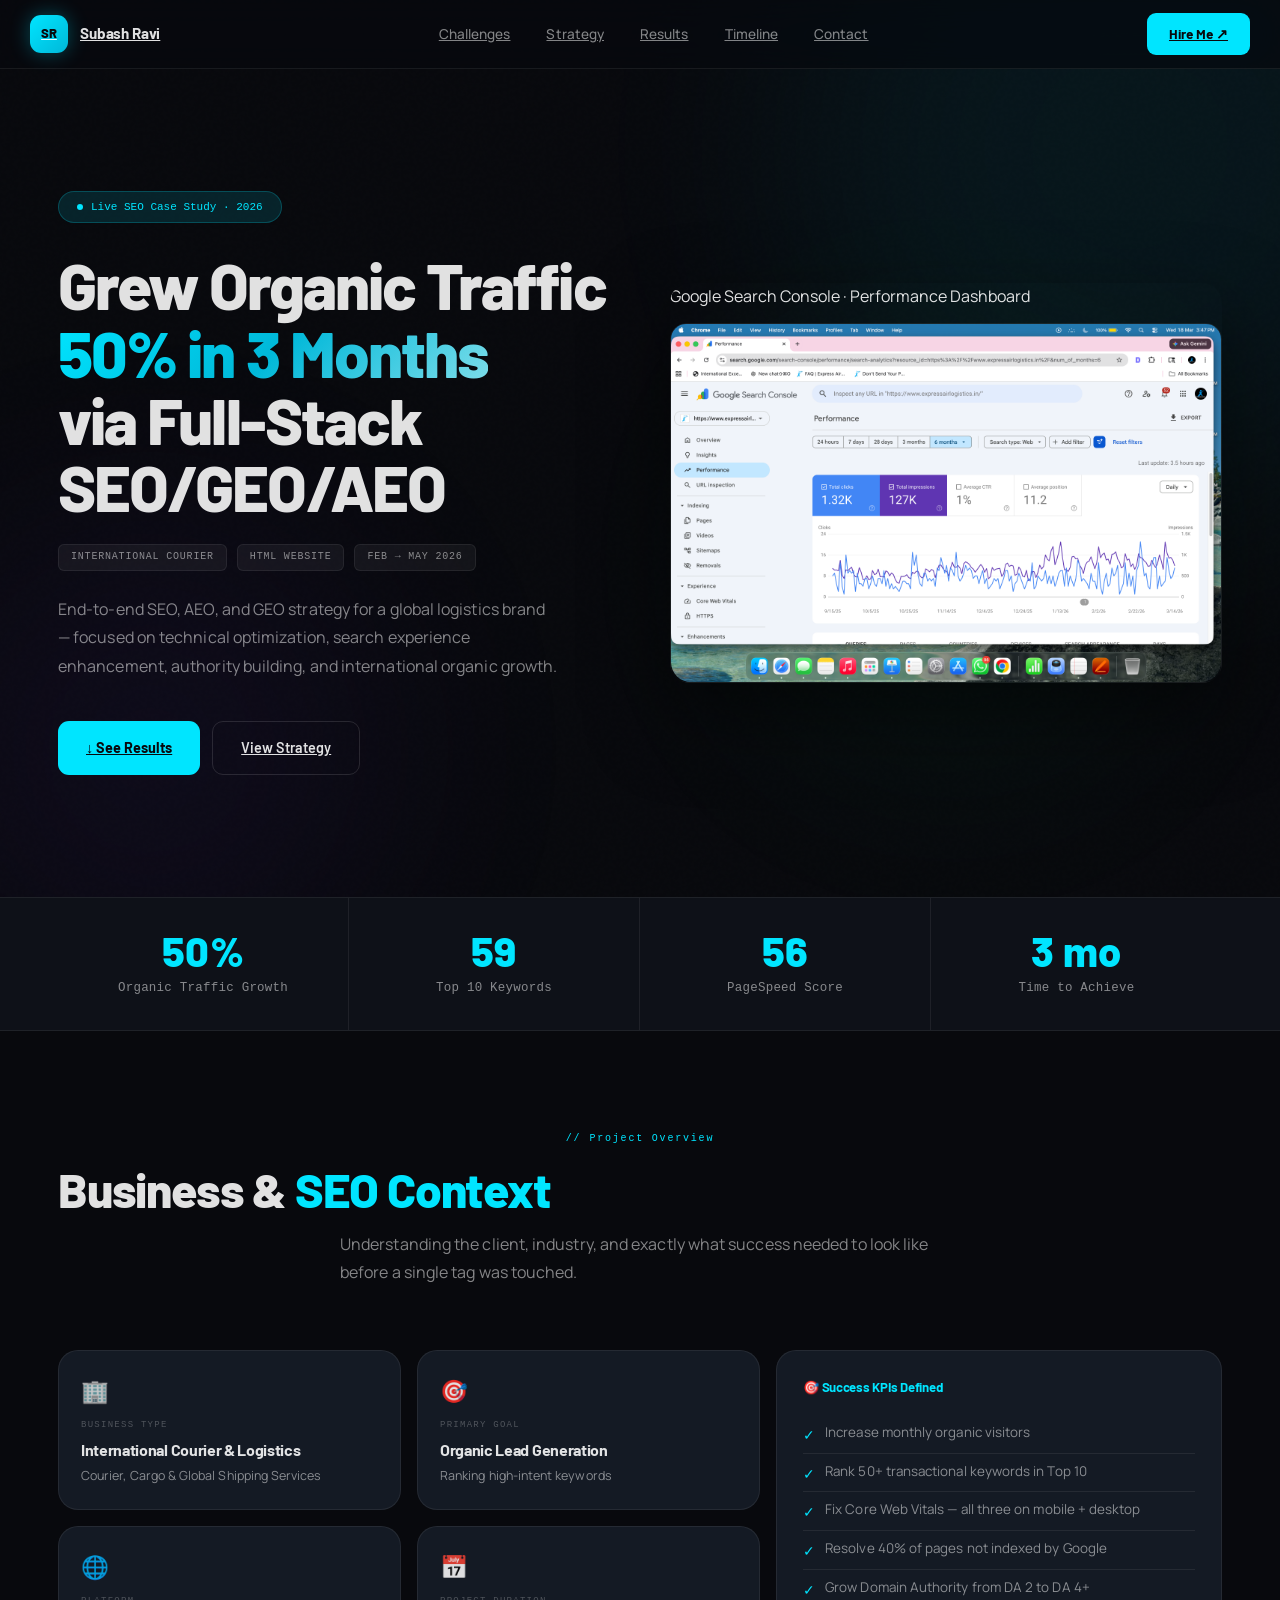
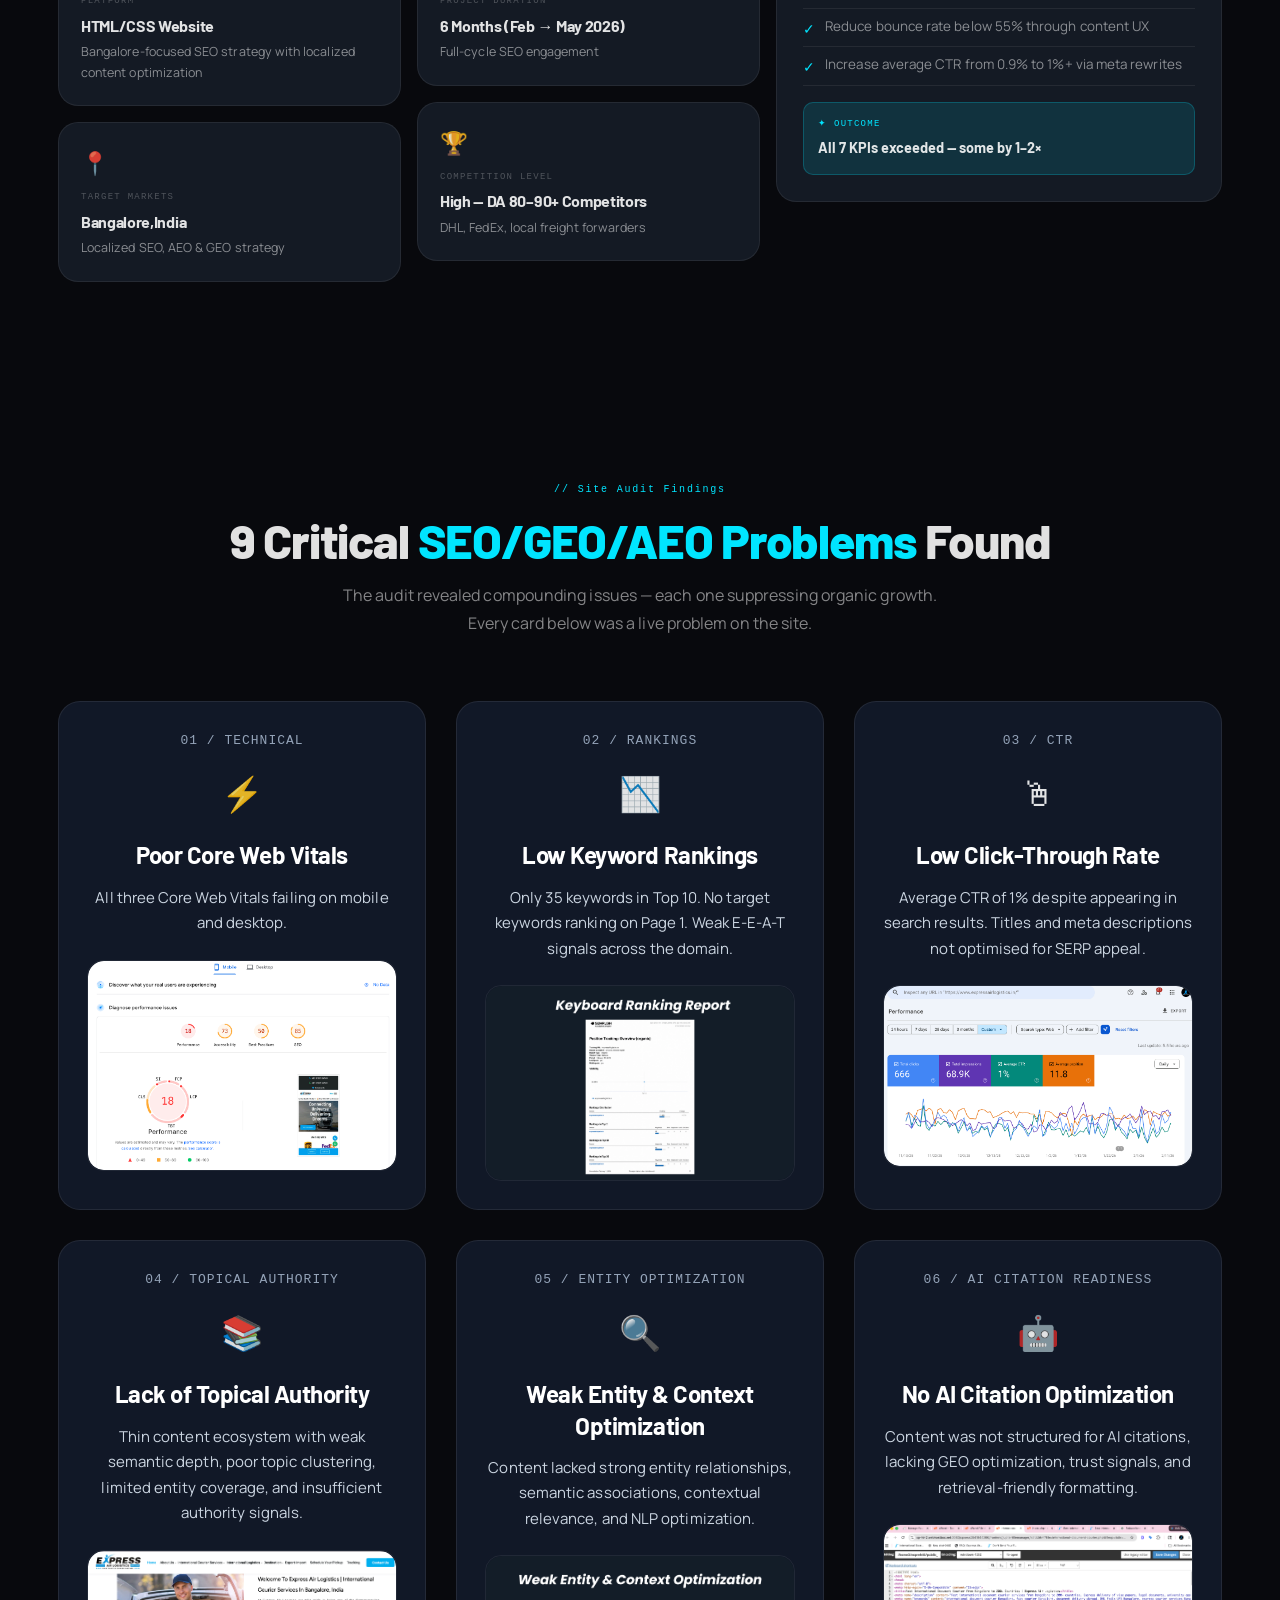
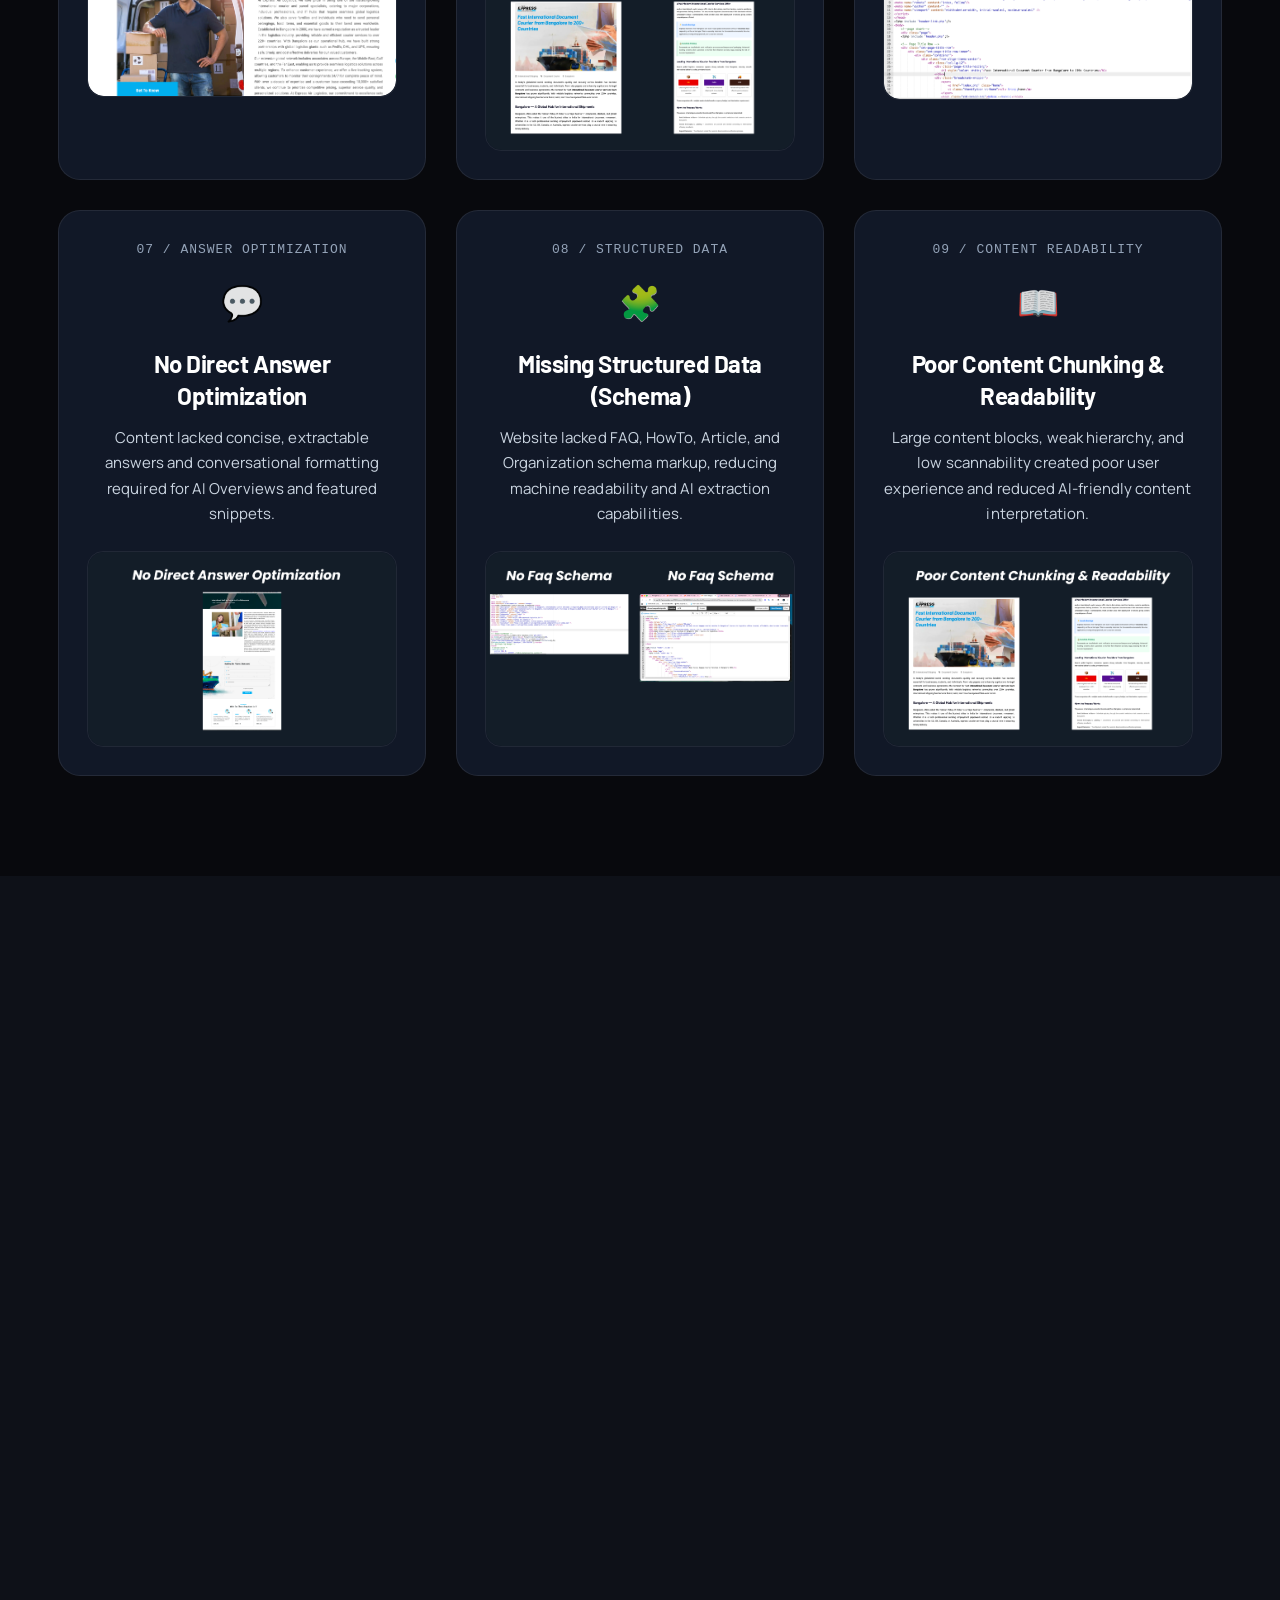
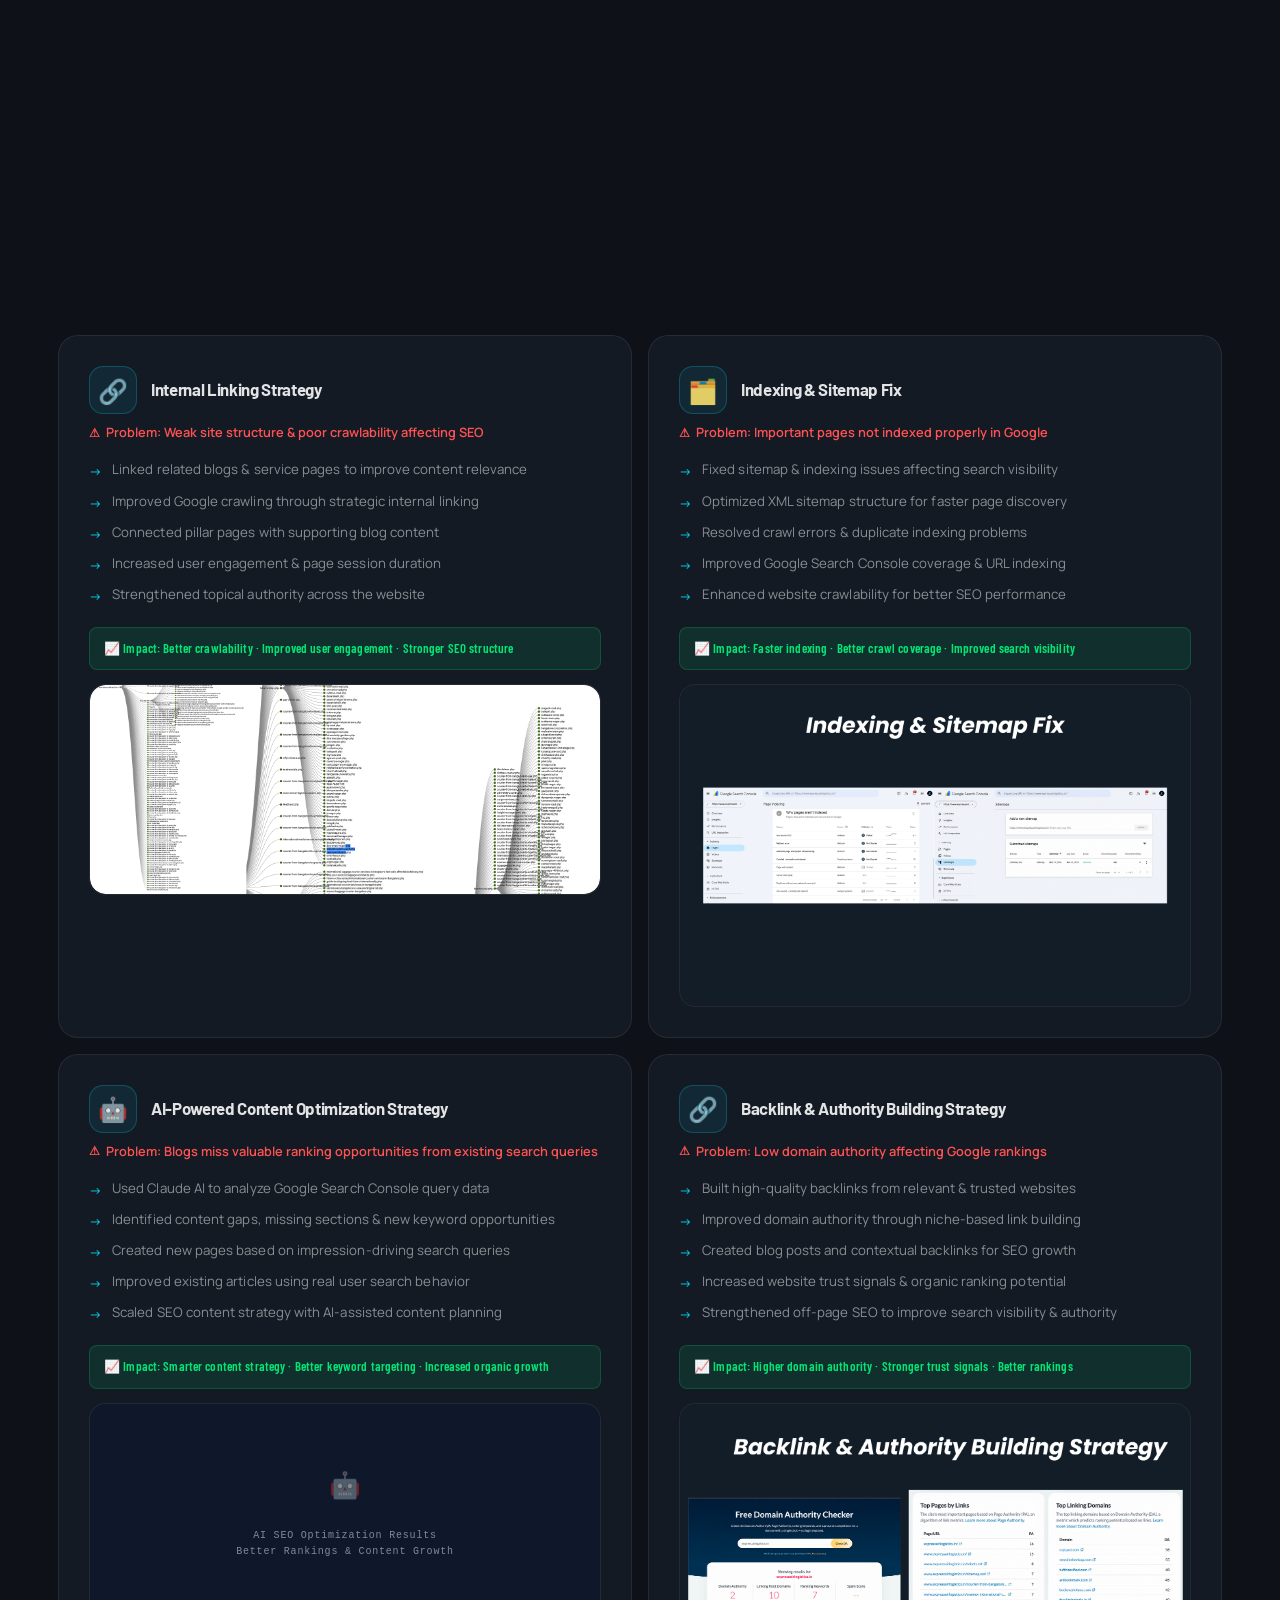
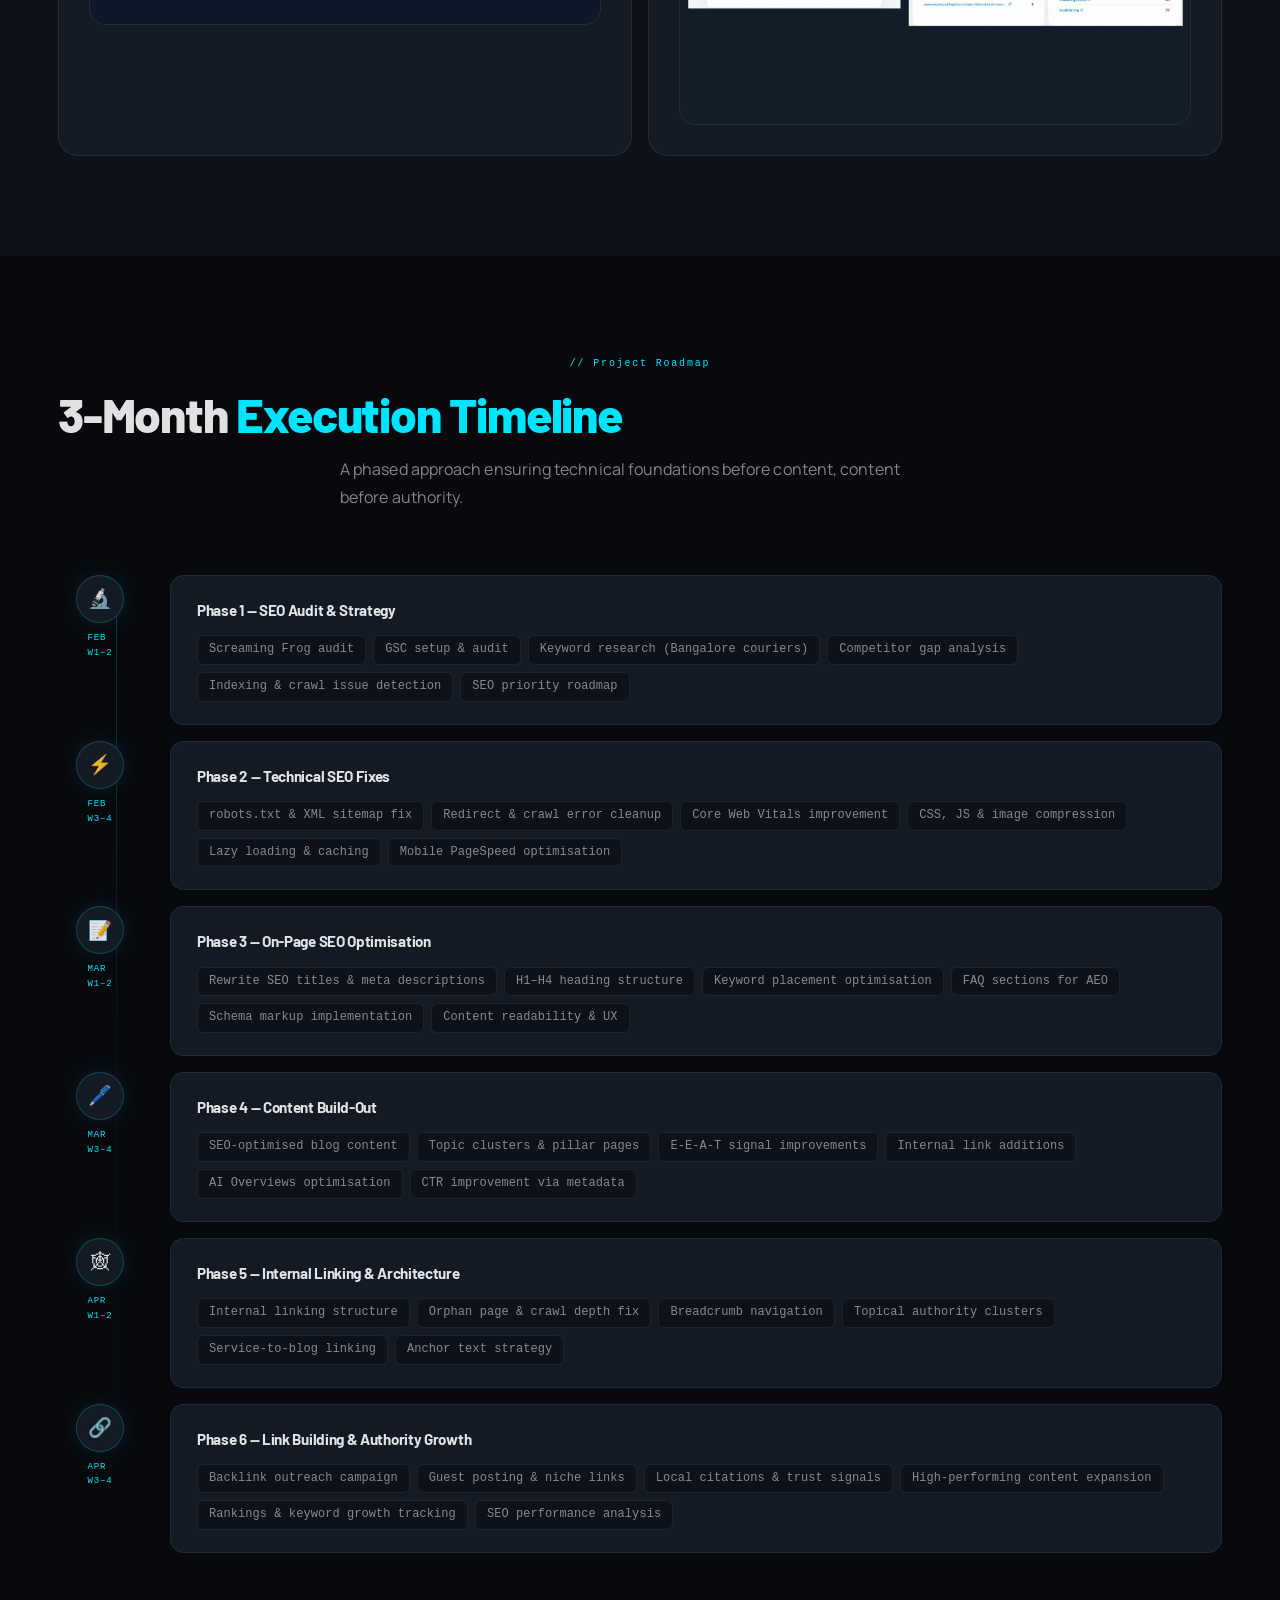
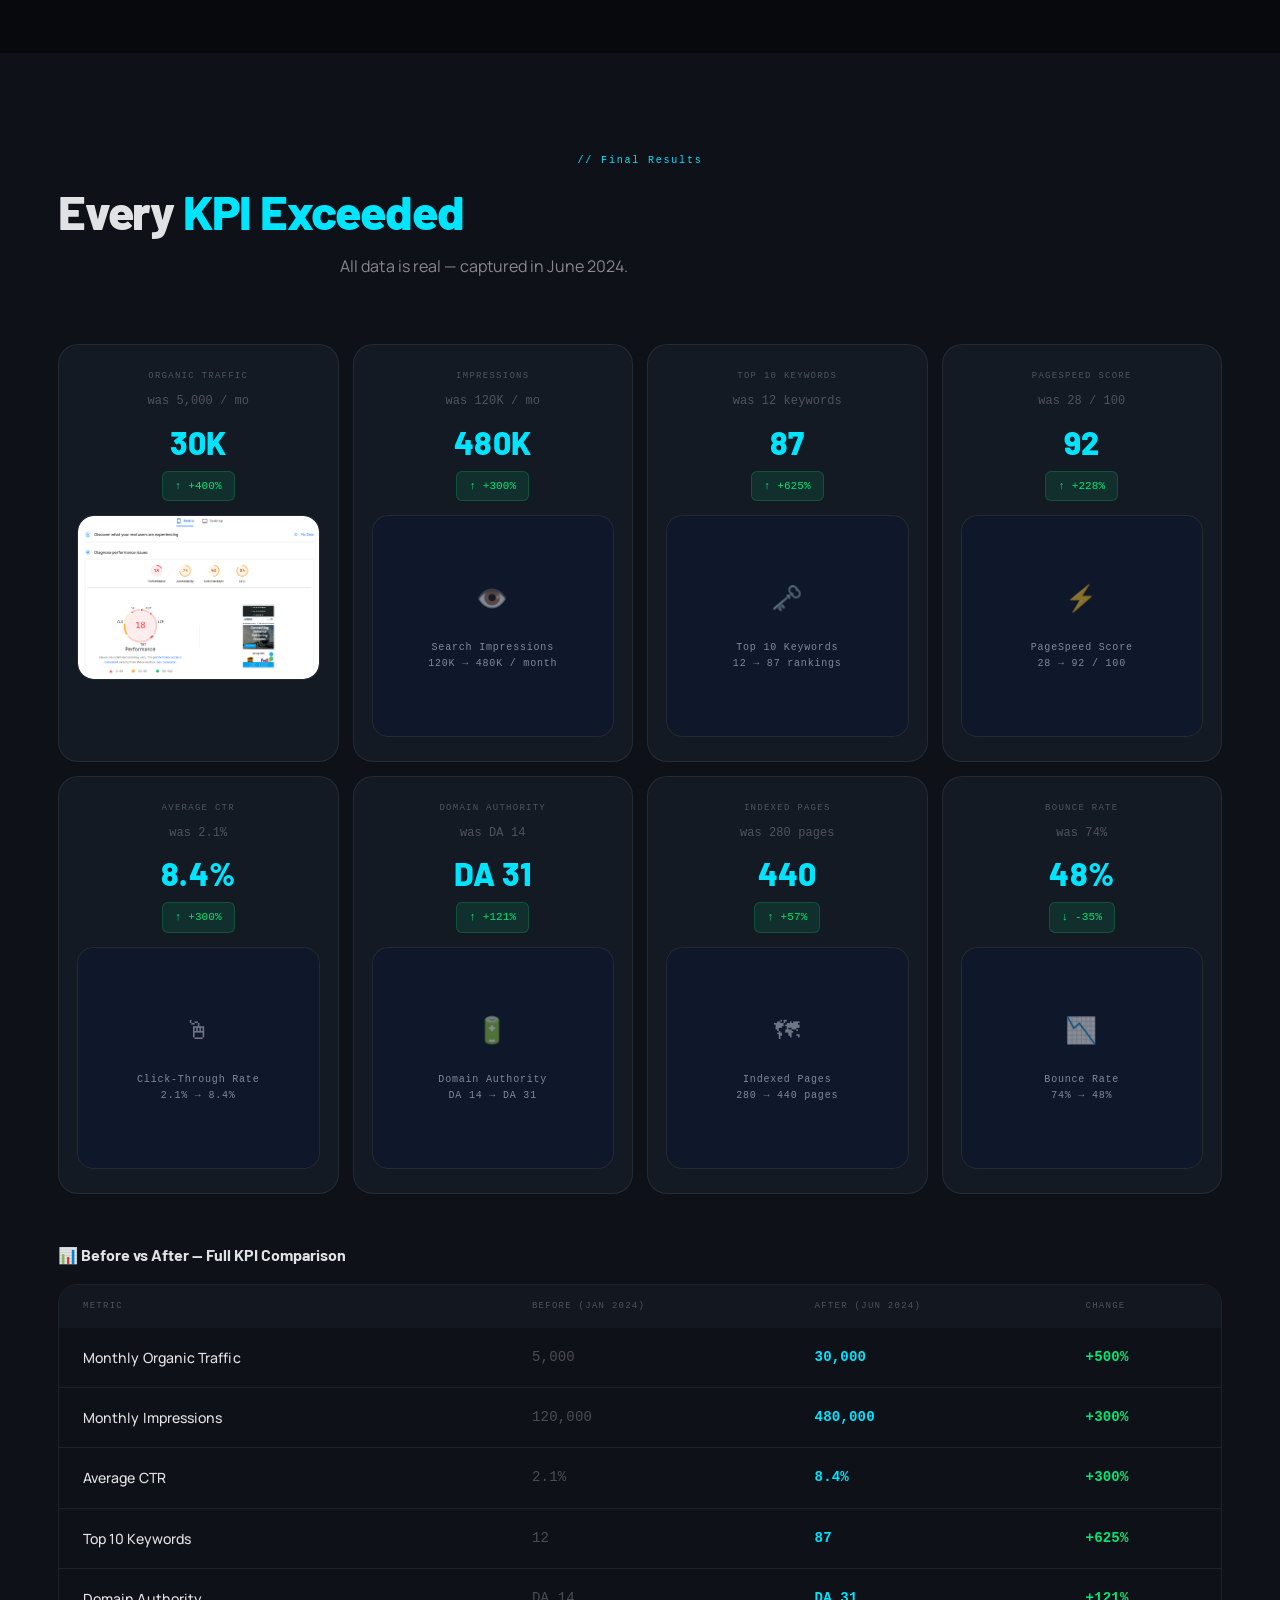
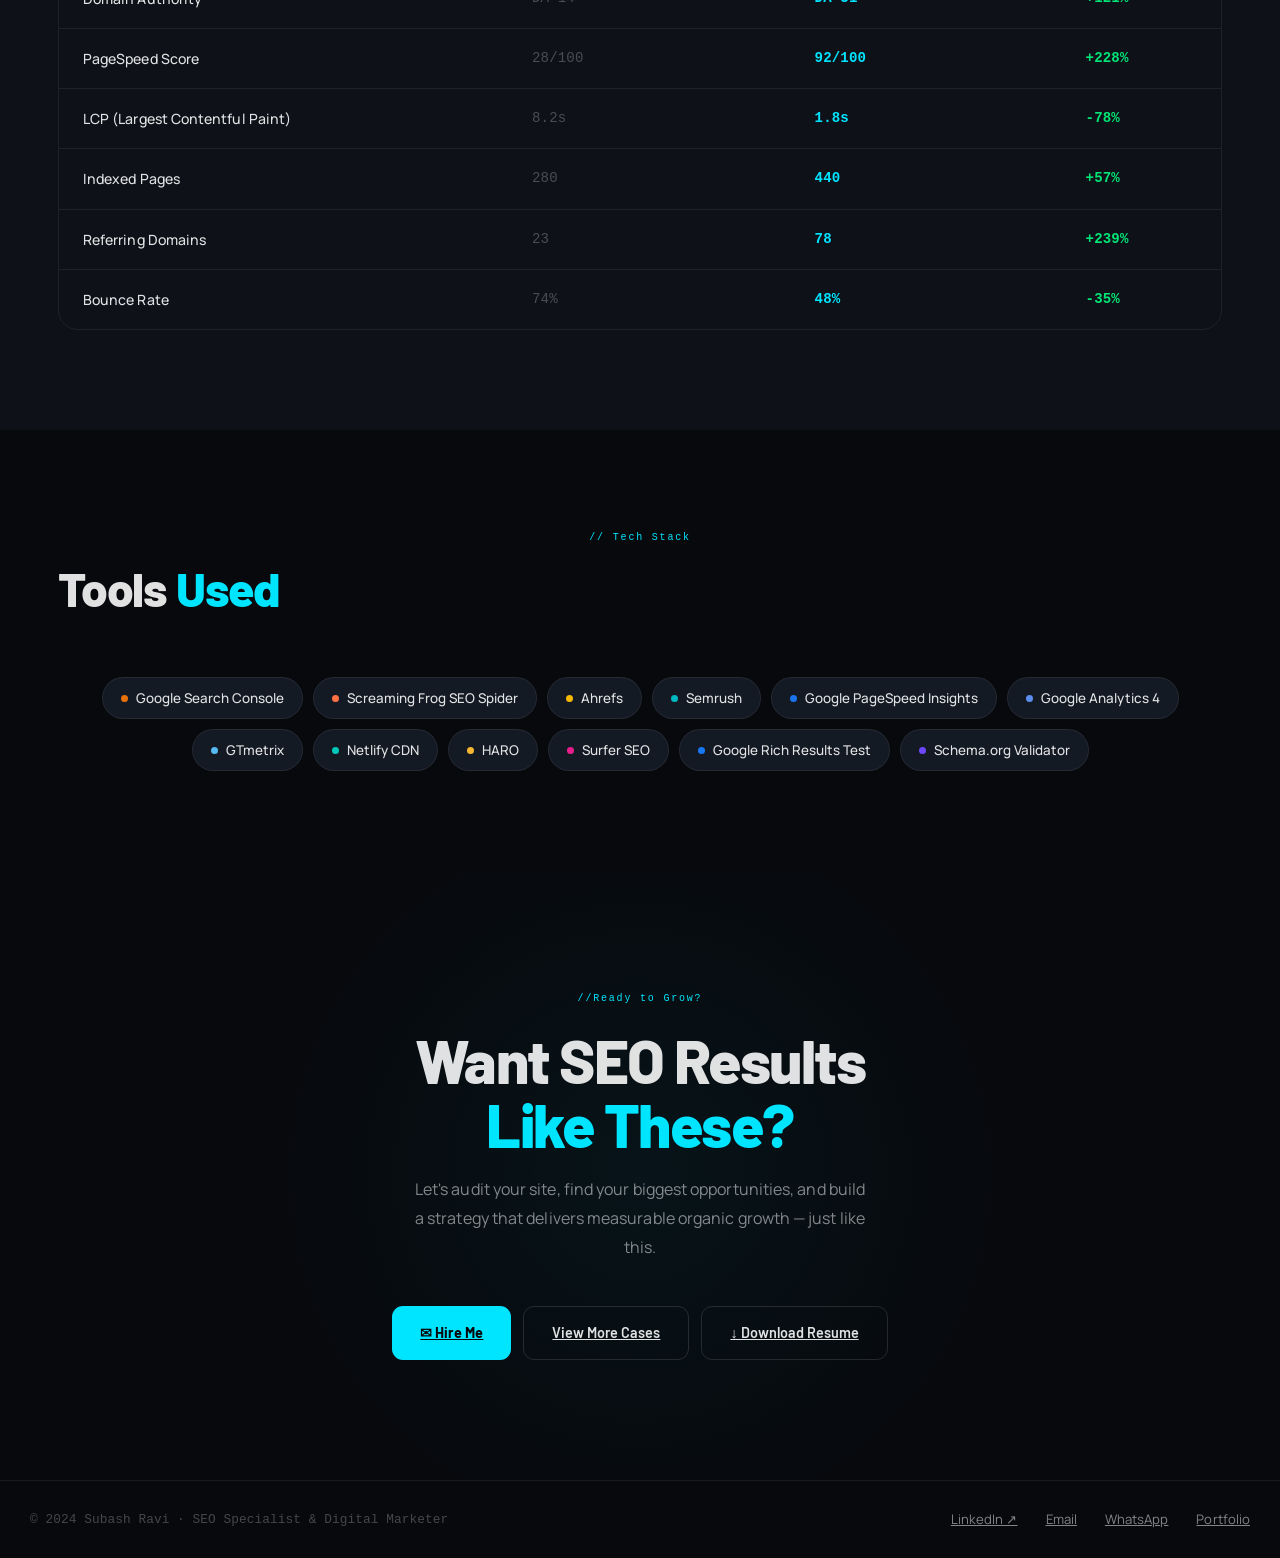
==== seo-case-study-1.html @ e95099dc "Update seo-case-study-1.html" ====
<!DOCTYPE html>
<html lang="en">
<head>
<meta charset="UTF-8">
<meta name="viewport" content="width=device-width, initial-scale=1.0">
<title>Increased Organic Traffic by 50% | Subash Ravi — SEO Case Study</title>
<meta name="description" content="A complete SEO transformation — technical overhaul, content strategy, link building — taking a logistics brand from 5K to 30K monthly organic visitors in 6 months.">
<link rel="preconnect" href="https://fonts.googleapis.com">
<link rel="preconnect" href="https://fonts.gstatic.com" crossorigin>
<link href="https://fonts.googleapis.com/css2?family=Manrope:wght@300;400;500;600;700;800&family=Barlow:wght@400;500;600;700;800;900&family=Barlow+Condensed:wght@600;700;800&family=IBM+Plex+Mono:wght@400;500;600&display=swap" rel="stylesheet">

<style>
:root {
--bg: #08090d;
--bg2: #0e1118;
--bg3: #131720;
--card: #141a24;
--card2: #192030;
--cyan: #00e5ff;
--cyan2: #00b8d9;
--cyan-glow: rgba(0,229,255,0.12);
--cyan-border: rgba(0,229,255,0.22);
--green: #00e676;
--green-dim: rgba(0,230,118,0.1);
--red: #ff5252;
--red-dim: rgba(255,82,82,0.1);
--amber: #ffab40;
--white: #ffffff;
--t1: rgba(255,255,255,0.88);
--t2: rgba(255,255,255,0.5);
--t3: rgba(255,255,255,0.25);
--border: rgba(255,255,255,0.07);
--border2: rgba(255,255,255,0.12);
--font-head: 'Barlow', sans-serif;
--font-body: 'Manrope', sans-serif;
--font-mono: 'IBM Pl Mono', monospace;
--font-num: 'Barlow Condensed', sans-serif;
--r: 14px;
--r2: 20px;
--ease: cubic-bezier(0.4,0,0.2,1);
--ease-out: cubic-bezier(0,0,0.2,1);
--ease-spring: cubic-bezier(0.34,1.56,0.64,1);
}

*,*::before,*::after{box-sizing:border-box;margin:0;padding:0}
html{scroll-behavior:smooth;-webkit-font-smoothing:antialiased;tt-rendering:optimizeLegibility}

.stat-num,.kpi-val,.badge-num,.kpi-badge,.kpi-mname,.td-before,.td-after,.td-change,.ch-badge,.impact-bar,.outcome-tt,.ba-chart-box + div{font-family:var(--font-num);letter-spacing:0.01em}
.hero-title,.sec-title,.cta-title,.strat-card h3,.ch-title,.audit-name,.tl-content h3,.kpi-box h3,.ctx-val,.ba-title,.nav-logo{font-family:var(--font-head);font-weight:800;letter-spacing:-0.02em}
.ch-desc,.strat-item,.kpi-list-item,.hero-desc,.sec-sub,.cta-desc,.ctx-sub,.audit-desc,.kpi-was,.task-tag,.nav-links a,.footer-links a,.footer-copy,.td-name{font-family:var(--font-body);font-weight:400;letter-spacing:0.005em}
.section-label,.pill,.font-mono,.hero-badge,.kpi-mname,.audit-step,.tl-week,.ctx-lbl,.ch-num,.ba-label-sm,.b-url,.hero-meta .chip,.stat-lbl,.hero-meta{font-family:var(--font-mono)}

body{font-family:var(--font-body);background:var(--bg);color:var(--t1);line-height:1.65;overflow-x:hidden}
a{color:inherit;tt-decoration:none}
img{max-width:100%;display:block}
ul{list-style:none}
button{font-family:inherit;cursor:pointer;border:none;background:none}

::-webkit-scrollbar{width:4px}
::-webkit-scrollbar-track{background:var(--bg)}
::-webkit-scrollbar-thumb{background:var(--cyan-border);border-radius:4px}

.container{max-width:1220px;margin:0 auto;padding:0 28px}
.cyan{color:var(--cyan)}
.green{color:var(--green)}

.section-label{display:inline-fl;align-items:center;gap:8px;font-family:var(--font-mono);font-size:10px;font-weight:500;letter-spacing:0.18em;tt-transform:uppercase;color:var(--cyan);margin-bottom:16px}
.section-label::before{content:'//'}

.sec-title{font-family:var(--font-head);font-size:clamp(2rem,4vw,3rem);font-weight:800;line-height:1.05;letter-spacing:-0.025em;margin-bottom:16px}
.sec-sub{color:var(--t2);font-size:1rem;line-height:1.75;max-width:600px;margin:0 auto;tt-align:center}
.section-head{tt-align:center;margin-bottom:64px}
.section-head .section-label{display:flex;justify-content:center}

/* MESH */
.mesh{position:fixed;inset:0;pointer-events:none;z-index:0;overflow:hidden}
.mesh-orb{position:absolute;border-radius:50%;filter:blur(120px);opacity:0.06;animation:orbFloat 18s ease-in-out infinite}
.mesh-orb:nth-child(1){width:700px;height:700px;background:var(--cyan);top:-200px;right:-200px;animation-delay:0s}
.mesh-orb:nth-child(2){width:500px;height:500px;background:#7c3aed;bottom:-100px;left:-100px;animation-delay:-6s}
.mesh-orb:nth-child(3){width:400px;height:400px;background:var(--green);top:40%;right:10%;animation-delay:-12s}
@keyframes orbFloat{0%,100%{transform:translate(0,0) scale(1)}33%{transform:translate(-40px,30px) scale(1.05)}66%{transform:translate(20px,-20px) scale(0.97)}}

body::before{content:'';position:fixed;inset:0;z-index:1;pointer-events:none;background-image:url("data:image/svg+xml,%3Csvg viewBox='0 0 256 256' xmlns='http://www.w3.org/2000/svg'%3E%3Cfilter id='noise'%3E%3CfeTurbulence type='fractalNoise' baseFrequency='0.9' numOctaves='4' stitchTiles='stitch'/%3E%3C/filter%3E%3Crect width='100%25' height='100%25' filter='url(%23noise)' opacity='0.03'/%3E%3C/svg%3E");opacity:0.4}

/* NAV */
.nav{position:sticky;top:0;z-index:90;padding:0 28px;background:rgba(8,9,13,0.7);backdrop-filter:blur(24px) saturate(180%);border-bottom:1px solid var(--border);transition:background 0.3s var(--ease)}
.nav.scrolled{background:rgba(8,9,13,0.92)}
.nav-inner{max-width:1220px;margin:0 auto;display:flex;align-items:center;justify-content:space-between;height:68px}
.nav-logo{display:flex;align-items:center;gap:12px;font-family:var(--font-head);font-weight:700;font-size:0.95rem;letter-spacing:-0.01em}
.logo-mark{width:38px;height:38px;border-radius:11px;background:linear-gradient(135deg,var(--cyan),var(--cyan2));display:flex;align-items:center;justify-content:center;font-family:var(--font-head);font-size:13px;font-weight:800;color:#08090d;box-shadow:0 0 20px rgba(0,229,255,0.3)}
.nav-links{display:flex;align-items:center;gap:36px}
.nav-links a{font-size:0.85rem;font-weight:500;color:var(--t2);transition:color 0.2s var(--ease);position:relative}
.nav-links a::after{content:'';position:absolute;bottom:-2px;left:0;right:0;height:1px;background:var(--cyan);transform:scaleX(0);transform-origin:left;transition:transform 0.25s var(--ease)}
.nav-links a:hover{color:var(--white)}
.nav-links a:hover::after{transform:scaleX(1)}
.btn-hire{background:var(--cyan);color:#08090d;font-family:var(--font-head);font-weight:700;font-size:0.85rem;padding:10px 22px;border-radius:9px;transition:all 0.2s var(--ease)}
.btn-hire:hover{transform:translateY(-1px);box-shadow:0 0 24px rgba(0,229,255,0.4)}
.nav-hamburger{display:none;flex-direction:column;gap:5px;padding:6px;background:none;border:none}
.nav-hamburger span{display:block;width:22px;height:2px;background:var(--t1);border-radius:2px;transition:all 0.3s var(--ease)}
.nav-hamburger.open span:nth-child(1){transform:translateY(7px) rotate(45deg)}
.nav-hamburger.open span:nth-child(2){opacity:0;transform:scaleX(0)}
.nav-hamburger.open span:nth-child(3){transform:translateY(-7px) rotate(-45deg)}

/* HERO */
.hero{min-height:92vh;display:grid;grid-template-columns:1fr 1fr;gap:60px;align-items:center;max-width:1220px;margin:0 auto;padding:80px 28px;position:relative;z-index:2}
.hero-badge{display:inline-flex;align-items:center;gap:8px;background:var(--cyan-glow);border:1px solid var(--cyan-border);border-radius:100px;padding:6px 18px;font-family:var(--font-mono);font-size:11px;font-weight:500;color:var(--cyan);margin-bottom:28px;animation:badgePulse 3s ease infinite}
.hero-badge .dot{width:6px;height:6px;border-radius:50%;background:var(--cyan);animation:pulse 2s infinite}
@keyframes badgePulse{0%,100%{box-shadow:0 0 0 0 rgba(0,229,255,0.15)}50%{box-shadow:0 0 0 8px rgba(0,229,255,0)}}
@keyframes pulse{0%,100%{opacity:1}50%{opacity:0.35}}
.hero-title{font-family:var(--font-head);font-size:clamp(2.6rem,5vw,4.2rem);font-weight:800;line-height:1.05;letter-spacing:-0.03em;margin-bottom:24px}
.hero-title .highlight{background:linear-gradient(135deg,var(--cyan),#00b8d9 50%,#80deea);-webkit-background-clip:text;-webkit-text-fill-color:transparent;background-clip:text}
.hero-meta{display:flex;align-items:center;gap:10px;flex-wrap:wrap;margin-bottom:24px}
.hero-meta .chip{font-family:var(--font-mono);font-size:10px;font-weight:500;letter-spacing:0.08em;text-transform:uppercase;color:var(--t2);background:rgba(255,255,255,0.05);border:1px solid var(--border);padding:4px 12px;border-radius:6px}
.hero-desc{font-size:1rem;color:var(--t2);line-height:1.8;max-width:500px;margin-bottom:40px}
.hero-btns{display:flex;gap:12px;flex-wrap:wrap}
.btn-primary{background:var(--cyan);color:#08090d;font-family:var(--font-head);font-weight:700;font-size:0.9rem;padding:14px 28px;border-radius:11px;display:inline-flex;align-items:center;gap:8px;transition:all 0.25s var(--ease-spring)}
.btn-primary:hover{transform:translateY(-3px);box-shadow:0 12px 40px rgba(0,229,255,0.35)}
.btn-outline{background:transparent;color:var(--t1);font-family:var(--font-head);font-weight:600;font-size:0.9rem;padding:14px 28px;border-radius:11px;border:1px solid var(--border2);display:inline-flex;align-items:center;gap:8px;transition:all 0.25s var(--ease)}
.btn-outline:hover{border-color:rgba(255,255,255,0.3);background:rgba(255,255,255,0.04)}

.hero-visual{position:relative;animation:heroFloat 6s ease-in-out infinite}
@keyframes heroFloat{0%,100%{transform:translateY(0)}50%{transform:translateY(-10px)}}
.browser-frame{background:var(--card);border:1px solid var(--border2);border-radius:18px;overflow:hidden;box-shadow:0 40px 100px rgba(0,0,0,0.7),0 0 0 1px rgba(0,229,255,0.05),inset 0 1px 0 rgba(255,255,255,0.06)}
.browser-bar{background:#0e1118;padding:14px 18px;display:flex;align-items:center;gap:10px;border-bottom:1px solid var(--border)}
.b-dot{width:10px;height:10px;border-radius:50%}
.b-dot.r{background:#ff5f57}.b-dot.y{background:#febc2e}.b-dot.g{background:#28c840}
.b-url{flex:1;text-align:center;font-family:var(--font-mono);font-size:11px;color:var(--t3)}
.ba-title{font-family:var(--font-head);font-size:1rem;font-weight:700;text-align:center;margin-bottom:20px}
.ba-grid{display:grid;grid-template-columns:1fr 1fr;gap:12px}
.ba-side{text-align:center}
.ba-label-sm{font-family:var(--font-mono);font-size:9px;font-weight:500;letter-spacing:0.12em;text-transform:uppercase;color:var(--t3);margin-bottom:8px}
.ba-chart-box{background:var(--bg2);border-radius:10px;height:110px;display:flex;align-items:flex-end;padding:12px 12px 0;gap:4px;border:1px solid var(--border);position:relative;overflow:hidden}
.ba-chart-box.glowing{border-color:var(--cyan-border)}
.ba-chart-box.glowing::after{content:'';position:absolute;inset:0;background:linear-gradient(to top,rgba(0,229,255,0.06),transparent);pointer-events:none}
.bar{flex:1;border-radius:3px 3px 0 0;background:rgba(255,255,255,0.15)}
.ba-chart-box.glowing .bar{background:linear-gradient(to top,var(--cyan),rgba(0,229,255,0.5))}
.hero-badge-float{position:absolute;bottom:-20px;right:-20px;background:var(--card2);border:1px solid var(--cyan-border);border-radius:14px;padding:14px 18px;box-shadow:0 20px 60px rgba(0,0,0,0.5),0 0 30px rgba(0,229,255,0.1);display:flex;align-items:center;gap:12px;animation:badgeFloat 4s ease-in-out infinite 1s}
@keyframes badgeFloat{0%,100%{transform:translateY(0)}50%{transform:translateY(-6px)}}
.badge-num{font-family:var(--font-head);font-size:1.6rem;font-weight:800;color:var(--cyan)}
.badge-text{font-size:0.72rem;color:var(--t2);line-height:1.4}

/* STATS */
.stats-strip{border-top:1px solid var(--border);border-bottom:1px solid var(--border);background:var(--bg2);position:relative;z-index:2}
.stats-inner{max-width:1220px;margin:0 auto;padding:0 28px;display:grid;grid-template-columns:repeat(4,1fr)}
.stat-block{padding:32px 20px;text-align:center;border-right:1px solid var(--border);position:relative;overflow:hidden}
.stat-block::before{content:'';position:absolute;top:0;left:50%;transform:translateX(-50%);width:60%;height:2px;background:linear-gradient(90deg,transparent,var(--cyan),transparent);opacity:0;transition:opacity 0.3s}
.stat-block:hover::before{opacity:1}
.stat-block:last-child{border-right:none}
.stat-num{font-family:var(--font-head);font-size:2.6rem;font-weight:800;color:var(--cyan);line-height:1;margin-bottom:6px}
.stat-lbl{font-size:0.78rem;color:var(--t2);font-weight:500;letter-spacing:0.02em}

.section{padding:100px 28px;position:relative;z-index:2}
.section.alt{background:var(--bg2)}

/* CONTEXT */
.context-grid{display:grid;grid-template-columns:1fr 1fr 1.3fr;gap:16px;align-items:start}
.ctx-col{display:flex;flex-direction:column;gap:16px}
.ctx-card{background:var(--card);border:1px solid var(--border);border-radius:var(--r2);padding:22px;transition:all 0.25s var(--ease)}
.ctx-card:hover{border-color:var(--border2);transform:translateY(-2px)}
.ctx-icon{font-size:1.4rem;margin-bottom:8px}
.ctx-lbl{font-family:var(--font-mono);font-size:9px;font-weight:500;letter-spacing:0.14em;text-transform:uppercase;color:var(--t3);margin-bottom:4px}
.ctx-val{font-family:var(--font-head);font-size:1rem;font-weight:700;margin-bottom:3px}
.ctx-sub{font-size:0.78rem;color:var(--t2)}
.kpi-box{background:var(--card);border:1px solid var(--border);border-radius:var(--r2);padding:26px}
.kpi-box h3{font-size:0.82rem;font-weight:700;color:var(--cyan);margin-bottom:16px;display:flex;align-items:center;gap:6px}
.kpi-list-item{display:flex;align-items:flex-start;gap:10px;font-size:0.84rem;color:var(--t2);padding:6px 0;border-bottom:1px solid var(--border)}
.kpi-list-item:last-child{border-bottom:none}
.check{color:var(--cyan);flex-shrink:0;margin-top:2px;font-size:0.9rem}
.outcome-chip{margin-top:16px;background:var(--cyan-glow);border:1px solid var(--cyan-border);border-radius:10px;padding:14px}
.outcome-lbl{font-family:var(--font-mono);font-size:9px;font-weight:500;letter-spacing:0.14em;text-transform:uppercase;color:var(--cyan);margin-bottom:4px}
.outcome-text{font-family:var(--font-head);font-size:0.9rem;font-weight:700}

/* CHALLENGES */
.challenges-grid{display:grid;grid-template-columns:repeat(3,1fr);gap:16px}
.challenge-card{background:var(--card);border:1px solid var(--border);border-radius:var(--r2);padding:26px;transition:all 0.3s var(--ease);position:relative;overflow:hidden}
.challenge-card::before{content:'';position:absolute;top:0;left:0;right:0;height:3px;background:linear-gradient(90deg,var(--red),transparent)}
.challenge-card::after{content:'';position:absolute;inset:0;background:radial-gradient(circle at 50% 0%,rgba(255,82,82,0.06),transparent 60%);opacity:0;transition:opacity 0.3s}
.challenge-card:hover{border-color:rgba(255,82,82,0.3);transform:translateY(-4px);box-shadow:0 20px 60px rgba(0,0,0,0.4)}
.challenge-card:hover::after{opacity:1}
.ch-num{font-family:var(--font-mono);font-size:9px;font-weight:500;letter-spacing:0.14em;color:var(--t3);text-transform:uppercase;margin-bottom:14px}
.ch-icon{width:42px;height:42px;border-radius:12px;background:rgba(255,82,82,0.1);border:1px solid rgba(255,82,82,0.2);display:flex;align-items:center;justify-content:center;font-size:1.2rem;margin-bottom:14px;transition:transform 0.3s var(--ease-spring)}
.challenge-card:hover .ch-icon{transform:scale(1.1) rotate(-5deg)}
.ch-title{font-family:var(--font-head);font-size:1rem;font-weight:700;margin-bottom:8px}
.ch-desc{font-size:0.83rem;color:var(--t2);line-height:1.65;margin-bottom:16px}
.ch-badge{display:inline-block;background:rgba(255,82,82,0.1);border:1px solid rgba(255,82,82,0.25);border-radius:6px;padding:4px 12px;font-family:var(--font-mono);font-size:10px;color:var(--red);font-weight:500}

/* ============================================================
  UNIVERSAL POPUP IMAGE WRAPPER
  Works for: .popup-img-wrap (used everywhere in this file)
  ============================================================ */
.popup-img-wrap {
margin-top: 14px;
border-radius: 10px;
overflow: hidden;
border: 1px solid var(--border);
cursor: zoom-in;
position: relative;
transition: border-color 0.25s var(--ease), box-shadow 0.25s var(--ease);
display: block;
}
.popup-img-wrap:hover {
border-color: var(--cyan-border);
box-shadow: 0 0 20px rgba(0,229,255,0.18);
}
.popup-img-wrap::after {
content: '🔍  Click to enlarge';
position: absolute;
bottom: 0; left: 0; right: 0;
padding: 10px 14px;
background: linear-gradient(to top, rgba(0,0,0,0.85), transparent);
font-family: var(--font-mono);
font-size: 10px;
letter-spacing: 0.08em;
color: var(--cyan);
opacity: 0;
transition: opacity 0.25s var(--ease);
pointer-events: none;
}
.popup-img-wrap:hover::after { opacity: 1; }
.popup-img-wrap img {
width: 100%;
height: auto;
display: block;
transition: transform 0.35s var(--ease);
}
.popup-img-wrap:hover img { transform: scale(1.04); }

/* Placeholder image block shown when src is missing/broken */
.img-placeholder {
width: 100%;
min-height: 110px;
background: var(--bg3);
display: flex;
flex-direction: column;
align-items: center;
justify-content: center;
gap: 8px;
border-radius: 8px;
color: var(--t3);
font-family: var(--font-mono);
font-size: 10px;
letter-spacing: 0.08em;
padding: 20px;
text-align: center;
transition: transform 0.35s var(--ease);
}
.popup-img-wrap:hover .img-placeholder { transform: scale(1.02); }
.img-placeholder .ph-icon { font-size: 1.6rem; opacity: 0.5; }
.img-placeholder .ph-text { opacity: 0.6; }

/* AUDIT */
.audit-grid{display:grid;grid-template-columns:repeat(4,1fr);gap:14px}
.audit-card{background:var(--card);border:1px solid var(--border);border-radius:var(--r);padding:22px;transition:all 0.3s var(--ease);text-align:center}
.audit-card:hover{border-color:var(--cyan-border);transform:translateY(-4px);box-shadow:0 16px 40px rgba(0,229,255,0.08)}
.audit-step{font-family:var(--font-mono);font-size:9px;font-weight:500;letter-spacing:0.14em;color:var(--cyan);text-transform:uppercase;margin-bottom:12px}
.audit-emoji{font-size:2rem;margin-bottom:12px;display:block}
.audit-name{font-family:var(--font-head);font-size:0.9rem;font-weight:700;margin-bottom:8px}
.audit-desc{font-size:0.78rem;color:var(--t2);line-height:1.55}

/* STRATEGY */
.strategy-grid{display:grid;grid-template-columns:1fr 1fr;gap:16px}
.strat-card{background:var(--card);border:1px solid var(--border);border-radius:var(--r2);padding:30px;transition:all 0.3s var(--ease);position:relative;overflow:hidden}
.strat-card::after{content:'';position:absolute;inset:0;background:radial-gradient(circle at 50% 0%,rgba(0,229,255,0.05),transparent 60%);opacity:0;transition:opacity 0.3s}
.strat-card:hover{border-color:var(--cyan-border);transform:translateY(-4px);box-shadow:0 20px 60px rgba(0,229,255,0.06)}
.strat-card:hover::after{opacity:1}
.strat-head{display:flex;align-items:center;gap:14px;margin-bottom:8px}
.strat-icon{width:48px;height:48px;border-radius:14px;background:rgba(0,229,255,0.08);border:1px solid var(--cyan-border);display:flex;align-items:center;justify-content:center;font-size:1.5rem;flex-shrink:0;transition:transform 0.3s var(--ease-spring)}
.strat-card:hover .strat-icon{transform:scale(1.1)}
.strat-card h3{font-family:var(--font-head);font-size:1.05rem;font-weight:700}
.strat-problem{font-size:0.8rem;font-weight:600;color:var(--red);margin-bottom:16px;display:flex;align-items:center;gap:6px}
.strat-problem::before{content:'⚠';font-size:0.75rem}
.strat-list{display:flex;flex-direction:column;gap:8px;margin-bottom:20px}
.strat-item{display:flex;align-items:flex-start;gap:10px;font-size:0.83rem;color:var(--t2)}
.arrow-cyan{color:var(--cyan);flex-shrink:0;font-size:0.8rem;margin-top:2px}
.impact-bar{background:var(--green-dim);border:1px solid rgba(0,230,118,0.2);border-radius:8px;padding:10px 14px;font-size:0.8rem;color:var(--green);font-weight:600;display:flex;align-items:center;gap:6px}

/* KPI CARDS */
.kpi-grid{display:grid;grid-template-columns:repeat(4,1fr);gap:14px}
.kpi-result-card{background:var(--card);border:1px solid var(--border);border-radius:var(--r2);padding:24px 18px;text-align:center;transition:all 0.35s var(--ease-spring);position:relative;overflow:hidden}
.kpi-result-card::before{content:'';position:absolute;inset:0;background:radial-gradient(circle at 50% 100%,rgba(0,229,255,0.08),transparent 60%);opacity:0;transition:opacity 0.3s}
.kpi-result-card:hover{border-color:var(--cyan-border);transform:translateY(-6px) scale(1.01);box-shadow:0 24px 60px rgba(0,229,255,0.1)}
.kpi-result-card:hover::before{opacity:1}
.kpi-mname{font-family:var(--font-mono);font-size:9px;font-weight:500;letter-spacing:0.14em;text-transform:uppercase;color:var(--t3);margin-bottom:8px}
.kpi-was{font-size:0.75rem;color:var(--t3);margin-bottom:14px;font-family:var(--font-mono)}
.kpi-val{font-family:var(--font-head);font-size:2rem;font-weight:800;color:var(--cyan);line-height:1;margin-bottom:12px}
.kpi-badge{display:inline-flex;align-items:center;gap:4px;font-family:var(--font-mono);font-size:11px;font-weight:500;padding:5px 12px;border-radius:6px}
.kpi-badge.up{background:var(--green-dim);color:var(--green);border:1px solid rgba(0,230,118,0.2)}
.kpi-badge.down{background:var(--green-dim);color:var(--green);border:1px solid rgba(0,230,118,0.2)}

/* KPI TABLE */
.kpi-table-wrap{overflow-x:auto;border-radius:var(--r2);border:1px solid var(--border)}
.kpi-table{width:100%;border-collapse:collapse;min-width:600px}
.kpi-table thead tr{background:var(--bg3)}
.kpi-table th{padding:14px 24px;text-align:left;font-family:var(--font-mono);font-size:9px;font-weight:500;letter-spacing:0.14em;text-transform:uppercase;color:var(--t3)}
.kpi-table td{padding:18px 24px;border-bottom:1px solid var(--border);font-size:0.88rem}
.kpi-table tr:last-child td{border-bottom:none}
.kpi-table tbody tr{transition:background 0.2s}
.kpi-table tbody tr:hover td{background:rgba(0,229,255,0.03)}
.kpi-table .td-name{font-weight:500}
.kpi-table .td-before{color:var(--t3);font-family:var(--font-mono)}
.kpi-table .td-after{color:var(--cyan);font-weight:700;font-family:var(--font-mono)}
.kpi-table .td-change{font-weight:700;font-family:var(--font-mono)}
.td-change.pos{color:var(--green)}.td-change.neg{color:var(--green)}

/* TIMELINE */
.timeline{display:flex;flex-direction:column;gap:16px;position:relative}
.timeline::before{content:'';position:absolute;left:58px;top:28px;bottom:28px;width:1px;background:linear-gradient(to bottom,var(--cyan-border),rgba(0,229,255,0.05),transparent)}
.tl-item{display:flex;gap:28px;align-items:flex-start}
.tl-node{display:flex;flex-direction:column;align-items:center;gap:8px;flex-shrink:0;width:84px}
.tl-circle{width:48px;height:48px;border-radius:50%;border:1px solid var(--cyan-border);background:var(--card);display:flex;align-items:center;justify-content:center;font-size:1.2rem;z-index:1;box-shadow:0 0 20px rgba(0,229,255,0.1)}
.tl-week{font-family:var(--font-mono);font-size:9px;font-weight:500;color:var(--cyan);letter-spacing:0.1em;text-transform:uppercase}
.tl-content{flex:1;background:var(--card);border:1px solid var(--border);border-radius:var(--r);padding:22px 26px;transition:all 0.25s var(--ease)}
.tl-content:hover{border-color:var(--border2)}
.tl-content h3{font-family:var(--font-head);font-size:0.95rem;font-weight:700;margin-bottom:12px}
.task-tags{display:flex;flex-wrap:wrap;gap:7px}
.task-tag{background:var(--bg2);border:1px solid var(--border);border-radius:6px;padding:4px 11px;font-size:0.75rem;color:var(--t2);font-family:var(--font-mono)}

/* TOOLS */
.tools-flex{display:flex;flex-wrap:wrap;gap:10px;justify-content:center}
.tool-chip{display:flex;align-items:center;gap:8px;background:var(--card);border:1px solid var(--border);border-radius:100px;padding:9px 18px;font-size:0.84rem;font-weight:500;transition:all 0.2s var(--ease);cursor:default}
.tool-chip:hover{border-color:var(--border2);transform:translateY(-2px)}
.tool-dot{width:7px;height:7px;border-radius:50%}

/* CTA */
.cta-section{padding:120px 28px;text-align:center;position:relative;overflow:hidden;z-index:2}
.cta-section::before{content:'';position:absolute;width:800px;height:800px;border-radius:50%;background:radial-gradient(circle,rgba(0,229,255,0.05),transparent 70%);top:50%;left:50%;transform:translate(-50%,-50%);pointer-events:none}
.cta-title{font-family:var(--font-head);font-size:clamp(2.4rem,5vw,3.8rem);font-weight:800;line-height:1.05;letter-spacing:-0.025em;margin-bottom:20px}
.cta-desc{font-size:1rem;color:var(--t2);max-width:460px;margin:0 auto 44px;line-height:1.8}
.cta-btns{display:flex;justify-content:center;gap:12px;flex-wrap:wrap}

/* FOOTER */
footer{border-top:1px solid var(--border);padding:28px;position:relative;z-index:2}
.footer-inner{max-width:1220px;margin:0 auto;display:flex;align-items:center;justify-content:space-between;flex-wrap:wrap;gap:16px}
.footer-copy{font-size:0.8rem;color:var(--t3);font-family:var(--font-mono)}
.footer-links{display:flex;gap:28px}
.footer-links a{font-size:0.82rem;color:var(--t2);transition:color 0.2s}
.footer-links a:hover{color:var(--cyan)}

/* SCROLL ANIMATIONS */
.fade-up{opacity:0;transform:translateY(28px);transition:opacity 0.65s var(--ease),transform 0.65s var(--ease)}
.fade-up.in{opacity:1;transform:translateY(0)}
.fade-left{opacity:0;transform:translateX(-28px);transition:opacity 0.65s var(--ease),transform 0.65s var(--ease)}
.fade-left.in{opacity:1;transform:translateX(0)}
[data-delay="1"]{transition-delay:0.1s}[data-delay="2"]{transition-delay:0.2s}[data-delay="3"]{transition-delay:0.3s}[data-delay="4"]{transition-delay:0.4s}[data-delay="5"]{transition-delay:0.5s}[data-delay="6"]{transition-delay:0.6s}

/* ============================================================
  POPUP / LIGHTBOX
  ============================================================ */
#imgPopup {
display: none;
position: fixed;
top: 0; left: 0; right: 0; bottom: 0;
z-index: 99999;
background: rgba(0,0,0,0.92);
-webkit-backdrop-filter: blur(14px);
backdrop-filter: blur(14px);
align-items: center;
justify-content: center;
padding: 20px;
}
#imgPopup.active {
display: flex;
animation: overlayIn 0.22s ease forwards;
}
@keyframes overlayIn {
from { opacity: 0; }
to   { opacity: 1; }
}
.popup-inner {
position: relative;
display: flex;
flex-direction: column;
align-items: center;
gap: 14px;
max-width: min(95vw, 1060px);
max-height: 95vh;
animation: boxIn 0.35s cubic-bezier(0.34,1.56,0.64,1) forwards;
}
@keyframes boxIn {
from { opacity: 0; transform: scale(0.82) translateY(28px); }
to   { opacity: 1; transform: scale(1)    translateY(0);    }
}
#popupImg {
display: block;
max-width: 100%;
max-height: calc(90vh - 80px);
width: auto;
height: auto;
object-fit: contain;
border-radius: 12px;
border: 1px solid rgba(0,229,255,0.30);
box-shadow:
0 0 0 1px rgba(0,229,255,0.08),
0 40px 100px rgba(0,0,0,0.9),
0 0 80px rgba(0,229,255,0.10);
}
#popupCap {
font-family: 'IBM Plex Mono', monospace;
font-size: 11px;
letter-spacing: 0.05em;
color: rgba(255,255,255,0.50);
text-align: center;
max-width: 680px;
line-height: 1.6;
}
.popup-esc {
font-family: 'IBM Plex Mono', monospace;
font-size: 10px;
letter-spacing: 0.14em;
text-transform: uppercase;
color: rgba(255,255,255,0.20);
}
#popupClose {
position: absolute;
top: -18px;
right: -18px;
width: 42px;
height: 42px;
border-radius: 50%;
background: #192030;
border: 1px solid rgba(0,229,255,0.30);
color: rgba(255,255,255,0.85);
font-size: 1.25rem;
display: flex;
align-items: center;
justify-content: center;
cursor: pointer;
z-index: 2;
transition: background 0.2s, color 0.2s, transform 0.25s;
box-shadow: 0 4px 20px rgba(0,0,0,0.6);
line-height: 1;
padding: 0;
}
#popupClose:hover {
background: #00e5ff;
color: #08090d;
border-color: #00e5ff;
transform: rotate(90deg) scale(1.15);
}

/* Placeholder popup panel (shown when image file is missing) */
#popupPlaceholder {
display: none;
flex-direction: column;
align-items: center;
justify-content: center;
gap: 16px;
width: 560px;
max-width: 90vw;
min-height: 300px;
background: var(--card2);
border-radius: 16px;
border: 1px solid var(--cyan-border);
box-shadow: 0 40px 100px rgba(0,0,0,0.8), 0 0 60px rgba(0,229,255,0.08);
padding: 48px 32px;
text-align: center;
}
#popupPlaceholder.show { display: flex; }
#popupPlaceholder .ph-big-icon { font-size: 3rem; opacity: 0.6; }
#popupPlaceholder .ph-label {
font-family: var(--font-mono);
font-size: 10px;
letter-spacing: 0.16em;
text-transform: uppercase;
color: var(--cyan);
}
#popupPlaceholder .ph-title {
font-family: var(--font-head);
font-size: 1.1rem;
font-weight: 700;
color: var(--t1);
}
#popupPlaceholder .ph-sub {
font-size: 0.82rem;
color: var(--t3);
line-height: 1.7;
max-width: 340px;
}
#popupCap2 {
font-family: var(--font-mono);
font-size: 11px;
color: var(--t2);
text-align: center;
margin-top: 4px;
max-width: 480px;
}

@media (max-width: 600px) {
#imgPopup { padding: 12px; }
#popupClose { top: -14px; right: -14px; width: 36px; height: 36px; font-size: 1.1rem; }
#popupCap, #popupCap2 { font-size: 10px; }
.popup-esc { display: none; }
}

/* RESPONSIVE */
@media(max-width:1100px){
.context-grid{grid-template-columns:1fr 1fr}
.kpi-box{grid-column:span 2}
.challenges-grid{grid-template-columns:1fr 1fr}
.audit-grid{grid-template-columns:repeat(2,1fr)}
.kpi-grid{grid-template-columns:repeat(2,1fr)}
.stats-inner{grid-template-columns:repeat(2,1fr)}
.stat-block:nth-child(2){border-right:none}
.stat-block:nth-child(3){border-top:1px solid var(--border)}
}
@media(max-width:900px){
.hero{grid-template-columns:1fr;min-height:auto;gap:48px;padding:60px 24px}
.hero-visual{max-width:580px;margin:0 auto}
.strategy-grid{grid-template-columns:1fr}
}
@media(max-width:700px){
.nav-links{display:none;flex-direction:column;position:fixed;top:68px;left:0;right:0;bottom:0;background:var(--bg);padding:32px 24px;gap:28px;z-index:89;border-top:1px solid var(--border)}
.nav-links.open{display:flex}
.nav-links.open a{font-size:1.1rem}
.nav-hamburger{display:flex}
.challenges-grid{grid-template-columns:1fr}
.audit-grid{grid-template-columns:1fr 1fr}
.kpi-grid{grid-template-columns:1fr 1fr}
.context-grid{grid-template-columns:1fr}
.kpi-box{grid-column:auto}
.hero-badge-float{display:none}
}
@media(max-width:480px){
.audit-grid{grid-template-columns:1fr}
.kpi-grid{grid-template-columns:1fr}
.stats-inner{grid-template-columns:1fr}
.stat-block{border-right:none;border-bottom:1px solid var(--border)}
.timeline::before{left:40px}
.tl-node{width:64px}
}
</style>
</head>
<body>

<!-- Mesh background -->
<div class="mesh" aria-hidden="true">
<div class="mesh-orb"></div>
<div class="mesh-orb"></div>
<div class="mesh-orb"></div>
</div>

<!-- ============================================================
    IMAGE POPUP MODAL
    ============================================================ -->
<div id="imgPopup" role="dialog" aria-modal="true" aria-label="Image lightbox">
<div class="popup-inner" id="popupInner">
<button id="popupClose" aria-label="Close">&#x2715;</button>

<!-- Real image (shown when file exists) -->
<img id="popupImg" src="" alt="" style="display:none">
<div id="popupCap"></div>

<!-- Placeholder panel (shown when file is missing) -->
<div id="popupPlaceholder">
<div class="ph-big-icon">📊</div>
<div class="ph-label">Screenshot Preview</div>
<div class="ph-title" id="popupPlaceholderTitle">SEO Data Screenshot</div>
<div class="ph-sub">Add your screenshot file to the same folder as this HTML file and update the <code>src</code> attribute to see the real image here.</div>
</div>
<div id="popupCap2"></div>

<div class="popup-esc">Press ESC or click outside to close</div>
</div>
</div>

<!-- NAVIGATION -->
<nav class="nav" id="mainNav">
<div class="nav-inner">
<a class="nav-logo" href="#">
<div class="logo-mark">SR</div>
Subash Ravi
</a>
<div class="nav-links" id="navLinks">
<a href="#challenges">Challenges</a>
<a href="#strategy">Strategy</a>
<a href="#results">Results</a>
<a href="#timeline">Timeline</a>
<a href="#contact">Contact</a>
</div>
<a href="#contact" class="btn-hire">Hire Me ↗</a>
<button class="nav-hamburger" id="navHamburger" aria-label="Toggle menu">
<span></span><span></span><span></span>
</button>
</div>
</nav>

<!-- HERO -->
<section>
<div class="hero">
<div class="fade-left">
<div class="hero-badge"><span class="dot"></span> Live SEO Case Study · 2026</div>
<h1 class="hero-title">
Grew Organic Traffic<br>
<span class="highlight">50% in 3 Months</span><br>
via Full-Stack SEO/GEO/AEO
</h1>
<div class="hero-meta">
<span class="chip">International Courier</span>
<span class="chip">HTML Website</span>
<span class="chip">Feb → may 2026</span>
</div>
<p class="hero-desc">
End-to-end SEO, AEO, and GEO strategy for a global logistics brand — focused on technical optimization, search experience enhancement, authority building, and international organic growth.      </p>
<div class="hero-btns">
<a href="#results" class="btn-primary">↓ See Results</a>
<a href="#strategy" class="btn-outline">View Strategy</a>
</div>
</div>

<div class="hero-dashboard fade-up fade-up-d2" style="overflow:hidden;border-radius:20px;box-shadow:0 32px 80px rgba(0,0,0,0.5);">
<div class="dash-header">
<div class="dash-dot" style="background:#ff5f57;"></div>
<div class="dash-dot" style="background:#ffbd2e;"></div>
<div class="dash-dot" style="background:#28c840;"></div>
<span class="dash-title">Google Search Console · Performance Dashboard</span>
</div>
<div style="line-height:0;">
<img
src="express Dashboard Screen shoot.png"
alt="Real Google Search Console Performance Dashboard showing 30K organic traffic, 4.2 avg position, and 8.4% CTR after 6 months of Technical SEO"
style="width:100%;height:auto;display:block;border-radius:0 0 20px 20px;"
/>
</div>
</div>
</div>

<!-- STATS STRIP -->
<div class="stats-strip">
<div class="stats-inner">
<div class="stat-block fade-up">
<div class="stat-num" data-target="50" data-suffix="%">0%</div>
<div class="stat-lbl">Organic Traffic Growth</div>
</div>
<div class="stat-block fade-up" data-delay="1">
<div class="stat-num" data-target="59" data-suffix="">0</div>
<div class="stat-lbl">Top 10 Keywords</div>
</div>
<div class="stat-block fade-up" data-delay="2">
<div class="stat-num" data-target="56" data-suffix="">0</div>
<div class="stat-lbl">PageSpeed Score</div>
</div>
<div class="stat-block fade-up" data-delay="3">
<div class="stat-num" data-target="3" data-suffix=" mo">0 mo</div>
<div class="stat-lbl">Time to Achieve</div>
</div>
</div>
</div>

<!-- PROJECT CONTEXT -->
<section class="section" id="overview">
<div class="container">
<div class="section-head fade-up">
<div class="section-label">Project Overview</div>
<h2 class="sec-title">Business &amp; <span class="cyan">SEO Context</span></h2>
<p class="sec-sub">Understanding the client, industry, and exactly what success needed to look like before a single tag was touched.</p>
</div>
<div class="context-grid fade-up">
<div class="ctx-col">
<div class="ctx-card"><div class="ctx-icon">🏢</div><div class="ctx-lbl">Business Type</div><div class="ctx-val">International Courier &amp; Logistics</div><div class="ctx-sub">Courier, Cargo &amp; Global Shipping Services</div></div>
<div class="ctx-card"><div class="ctx-icon">🌐</div><div class="ctx-lbl">Platform</div><div class="ctx-val">HTML/CSS Website</div><div class="ctx-sub">Bangalore-focused SEO strategy with localized content optimization</div></div>
<div class="ctx-card"><div class="ctx-icon">📍</div><div class="ctx-lbl">Target Markets</div><div class="ctx-val">Bangalore,India</div><div class="ctx-sub">Localized SEO, AEO & GEO strategy</div></div>
</div>
<div class="ctx-col">
<div class="ctx-card"><div class="ctx-icon">🎯</div><div class="ctx-lbl">Primary Goal</div><div class="ctx-val">Organic Lead Generation</div><div class="ctx-sub">Ranking high-intent keywords</div></div>
<div class="ctx-card"><div class="ctx-icon">📅</div><div class="ctx-lbl">Project Duration</div><div class="ctx-val">6 Months (Feb → May 2026)</div><div class="ctx-sub">Full-cycle SEO engagement</div></div>
<div class="ctx-card"><div class="ctx-icon">🏆</div><div class="ctx-lbl">Competition Level</div><div class="ctx-val">High — DA 80–90+ Competitors</div><div class="ctx-sub">DHL, FedEx, local freight forwarders</div></div>
</div>
<div class="kpi-box">
<h3>🎯 Success KPIs Defined</h3>
<div class="kpi-list-item"><span class="check">✓</span><span>Increase monthly organic visitors </span></div>
<div class="kpi-list-item"><span class="check">✓</span><span>Rank 50+ transactional keywords in Top 10</span></div>
<div class="kpi-list-item"><span class="check">✓</span><span>Fix Core Web Vitals — all three  on mobile + desktop</span></div>
<div class="kpi-list-item"><span class="check">✓</span><span>Resolve 40% of pages not indexed by Google</span></div>
<div class="kpi-list-item"><span class="check">✓</span><span>Grow Domain Authority from DA 2 to DA 4+</span></div>
<div class="kpi-list-item"><span class="check">✓</span><span>Reduce bounce rate below 55% through content UX</span></div>
<div class="kpi-list-item"><span class="check">✓</span><span>Increase average CTR from 0.9% to 1%+ via meta rewrites</span></div>
<div class="outcome-chip">
<div class="outcome-lbl">✦ Outcome</div>
<div class="outcome-text">All 7 KPIs exceeded — some by 1–2×</div>
</div>
</div>
</div>
</div>
</section>

<!-- ============================================================
    AUDIT PROCESS — 9 cards, 3 ROWS × 3 COLUMNS
    ============================================================ -->

<style>
/* =========================
  AUDIT GRID LAYOUT
========================= */

.audit-grid{
display:grid;
grid-template-columns:repeat(3, 1fr); /* 3 columns */
gap:30px;
margin-top:60px;
}

/* =========================
  CARD STYLE
========================= */

.audit-card{
background:#111827;
border:1px solid rgba(255,255,255,0.08);
border-radius:22px;
padding:28px;
position:relative;
overflow:hidden;
transition:0.35s ease;
}

.audit-card:hover{
transform:translateY(-6px);
border-color:#22d3ee;
}

.audit-step{
font-size:13px;
letter-spacing:1px;
text-transform:uppercase;
color:#94a3b8;
margin-bottom:14px;
}

.audit-emoji{
font-size:34px;
display:block;
margin-bottom:18px;
}

.audit-name{
font-size:24px;
font-weight:700;
color:#fff;
margin-bottom:14px;
line-height:1.3;
}

.audit-desc{
color:#cbd5e1;
line-height:1.7;
font-size:15px;
margin-bottom:24px;
}

/* =========================
  IMAGE WRAP
========================= */

.popup-img-wrap{
border-radius:16px;
overflow:hidden;
position:relative;
}

.popup-img-wrap img{
width:100%;
display:block;
border-radius:16px;
}

.img-placeholder{
background:#0f172a;
min-height:220px;
display:flex;
flex-direction:column;
align-items:center;
justify-content:center;
text-align:center;
color:#cbd5e1;
border-radius:16px;
}

.ph-icon{
font-size:34px;
margin-bottom:10px;
}

.ph-text{
line-height:1.6;
}

/* =========================
  RESPONSIVE
========================= */

@media(max-width:991px){
.audit-grid{
grid-template-columns:repeat(2,1fr);
}
}

@media(max-width:640px){
.audit-grid{
grid-template-columns:1fr;
}
}
</style>

<section class="section" id="audit">
<div class="container">

<div class="section-head fade-up" style="text-align:center;">
<div class="section-label">Site Audit Findings</div>

<h2 class="sec-title" style="text-align:center;">
9 Critical <span class="cyan">SEO/GEO/AEO Problems</span> Found
</h2>

<p class="sec-sub">
The audit revealed compounding issues — each one suppressing organic growth.
Every card below was a live problem on the site.
</p>
</div>

<div class="audit-grid">

<!-- CARD 01 -->
<div class="audit-card fade-up" data-delay="1">
<div class="audit-step">01 / Technical</div>
<span class="audit-emoji">⚡</span>

<div class="audit-name">Poor Core Web Vitals</div>

<div class="audit-desc">
All three Core Web Vitals failing on mobile and desktop.
</div>

<div class="popup-img-wrap" data-caption="Step 01 — Technical Audit: crawl errors, redirects, Core Web Vitals">

<img src="Mobile speed before report .png"
alt="Technical audit screenshot"
onerror="this.parentNode.classList.add('broken')">

<div class="img-placeholder" style="display:none">
<div class="ph-icon">🔬</div>

<div class="ph-text">
Technical Audit<br>
Crawl errors & Core Web Vitals
</div>
</div>
</div>
</div>

<!-- CARD 02 -->
<div class="audit-card fade-up" data-delay="2">
<div class="audit-step">02 / Rankings</div>
<span class="audit-emoji">📉</span>

<div class="audit-name">Low Keyword Rankings</div>

<div class="audit-desc">
Only 35 keywords in Top 10. No target keywords ranking on Page 1.
Weak E-E-A-T signals across the domain.
</div>

<div class="popup-img-wrap" data-caption="Keyword rankings — only 12 keywords in Top 10, DA 2">

<img src="Ex-Keyboard-Ranking-Report.png"
alt="Keyword rankings screenshot"
onerror="this.parentNode.classList.add('broken')">

<div class="img-placeholder" style="display:none">
<div class="ph-icon">📉</div>

<div class="ph-text">
Keyword Rankings Report<br>
35 keywords Top 10 · DA 14
</div>
</div>
</div>
</div>

<!-- CARD 03 -->
<div class="audit-card fade-up" data-delay="3">
<div class="audit-step">03 / CTR</div>
<span class="audit-emoji">🖱</span>

<div class="audit-name">Low Click-Through Rate</div>

<div class="audit-desc">
Average CTR of 1% despite appearing in search results.
Titles and meta descriptions not optimised for SERP appeal.
</div>

<div class="popup-img-wrap" data-caption="GSC CTR report — average 1% click-through rate">

<img src="EX 9 C LOW CTR.png"
alt="CTR screenshot"
onerror="this.parentNode.classList.add('broken')">

<div class="img-placeholder" style="display:none">
<div class="ph-icon">🖱</div>

<div class="ph-text">
GSC Performance Report<br>
CTR: 1%
</div>
</div>
</div>
</div>

<!-- CARD 04 -->
<div class="audit-card fade-up" data-delay="4">
<div class="audit-step">04 / Topical Authority</div>
<span class="audit-emoji">📚</span>

<div class="audit-name">Lack of Topical Authority</div>

<div class="audit-desc">
Thin content ecosystem with weak semantic depth, poor topic clustering,
limited entity coverage, and insufficient authority signals.
</div>

<div class="popup-img-wrap">
<img src="EX-AD-Lack-of-authority.png"
alt="Topical authority screenshot"
onerror="this.parentNode.classList.add('broken')">
</div>
</div>

<!-- CARD 05 -->
<div class="audit-card fade-up" data-delay="1">
<div class="audit-step">05 / Entity Optimization</div>
<span class="audit-emoji">🔍</span>

<div class="audit-name">Weak Entity & Context Optimization</div>

<div class="audit-desc">
Content lacked strong entity relationships, semantic associations,
contextual relevance, and NLP optimization.
</div>

<div class="popup-img-wrap">
<img src="ex-ad-entity.png"
alt="Entity optimization screenshot"
onerror="this.parentNode.classList.add('broken')">
</div>
</div>

<!-- CARD 06 -->
<div class="audit-card fade-up" data-delay="2">
<div class="audit-step">06 / AI Citation Readiness</div>
<span class="audit-emoji">🤖</span>

<div class="audit-name">No AI Citation Optimization</div>

<div class="audit-desc">
Content was not structured for AI citations, lacking GEO optimization,
trust signals, and retrieval-friendly formatting.
</div>

<div class="popup-img-wrap">
<img src="ex-no-cititaion.png"
alt="AI citation screenshot"
onerror="this.parentNode.classList.add('broken')">
</div>
</div>

<!-- CARD 07 -->
<div class="audit-card fade-up" data-delay="3">
<div class="audit-step">07 / Answer Optimization</div>
<span class="audit-emoji">💬</span>

<div class="audit-name">No Direct Answer Optimization</div>

<div class="audit-desc">
Content lacked concise, extractable answers and conversational formatting
required for AI Overviews and featured snippets.
</div>
  <div class="popup-img-wrap">
<img src="No-Direct-Answer.png"
alt="Schema screenshot"
onerror="this.parentNode.classList.add('broken')">
</div>
</div>

<!-- CARD 08 -->
<div class="audit-card fade-up" data-delay="4">
<div class="audit-step">08 / Structured Data</div>
<span class="audit-emoji">🧩</span>

<div class="audit-name">Missing Structured Data (Schema)</div>

<div class="audit-desc">
Website lacked FAQ, HowTo, Article, and Organization schema markup,
reducing machine readability and AI extraction capabilities.
</div>

<div class="popup-img-wrap">
<img src="EX-no faq,Article, organisation.png"
alt="Schema screenshot"
onerror="this.parentNode.classList.add('broken')">
</div>
</div>

<!-- CARD 09 -->
<div class="audit-card fade-up" data-delay="1">
<div class="audit-step">09 / Content Readability</div>
<span class="audit-emoji">📖</span>

<div class="audit-name">Poor Content Chunking & Readability</div>

<div class="audit-desc">
Large content blocks, weak hierarchy, and low scannability created poor
user experience and reduced AI-friendly content interpretation.
</div>

<div class="popup-img-wrap">
<img src="ex-Poor-Content-Chunking.png"
alt="Readability screenshot"
onerror="this.parentNode.classList.add('broken')">
</div>
</div>

</div>
</div>
</section>

<!-- ============================================================
    STRATEGY — 6 cards, all with popup-img-wrap
    ============================================================ -->
<section class="section alt" id="strategy">
<div class="container">
<div class="section-head fade-up">
<div class="section-label">Execution Strategy</div>
<h2 class="sec-title">6 Pillars of <span class="cyan">SEO Execution</span></h2>
<p class="sec-sub">Each pillar targeted a specific weakness from the audit.</p>
</div>
<div class="strategy-grid">

<div class="strat-card fade-up" data-delay="1">
  <div class="strat-head">
    <div class="strat-icon">⚡</div>
    <h3>Page Speed Optimization</h3>
  </div>

  <div class="strat-problem">
    Problem: Slow mobile performance causing ranking &amp; UX issues
  </div>

  <ul class="strat-list">
    <li class="strat-item">
      <span class="arrow-cyan">→</span>
      <span>Increased Google PageSpeed mobile score from 18 to 90+</span>
    </li>

    <li class="strat-item">
      <span class="arrow-cyan">→</span>
      <span>Optimized Core Web Vitals including LCP, CLS &amp; TBT for faster user experience</span>
    </li>

    <li class="strat-item">
      <span class="arrow-cyan">→</span>
      <span>Converted heavy images to WebP and implemented lazy loading sitewide</span>
    </li>

    <li class="strat-item">
      <span class="arrow-cyan">→</span>
      <span>Reduced server response time with CDN integration &amp; advanced caching</span>
    </li>

    <li class="strat-item">
      <span class="arrow-cyan">→</span>
      <span>Eliminated render-blocking resources and compressed CSS/JavaScript assets</span>
    </li>
  </ul>

  <div class="impact-bar">
    📈 Impact: Google PageSpeed 18 → 90+ · Faster Core Web Vitals Performance
  </div>

  <div class="popup-img-wrap" data-caption="Page Speed Optimization results — Google PageSpeed 18 → 90+">
    <img src="Mobile speed before report .png" alt="Page Speed Optimization results screenshot" onerror="this.parentNode.classList.add('broken')">

    <div class="img-placeholder" style="display:none">
      <div class="ph-icon">⚡</div>
      <div class="ph-text">
        Page Speed Optimization Results<br>
        Google PageSpeed 18 → 90+
      </div>
    </div>
  </div>
</div>

<div class="strat-card fade-up" data-delay="1">
  <div class="strat-head">
    <div class="strat-icon">📈</div>
    <h3>Blog SEO Strategy – 2026</h3>
  </div>

  <div class="strat-problem">
    Problem: Poor blog structure &amp; weak topical authority affecting rankings
  </div>

  <ul class="strat-list">
    <li class="strat-item">
      <span class="arrow-cyan">→</span>
      <span>Built topic clusters with pillar pages + supporting blogs</span>
    </li>

    <li class="strat-item">
      <span class="arrow-cyan">→</span>
      <span>Optimized content for search intent &amp; keyword variations</span>
    </li>

    <li class="strat-item">
      <span class="arrow-cyan">→</span>
      <span>Improved topical authority through niche-focused content</span>
    </li>

    <li class="strat-item">
      <span class="arrow-cyan">→</span>
      <span>Used internal linking, EEAT &amp; AI-friendly SEO structure</span>
    </li>

    <li class="strat-item">
      <span class="arrow-cyan">→</span>
      <span>Increased organic visibility with strategic content planning</span>
    </li>

    <li class="strat-item">
      <span class="arrow-cyan">→</span>
      <a href="https://www.expressairlogistics.in/blog.php" target="_blank">
        www.expressairlogistics.in/blog
      </a>
    </li>
  </ul>

  <div class="impact-bar">
    📈 Impact: Stronger topical authority · Higher keyword rankings · Improved organic traffic
  </div>

  <div class="popup-img-wrap" data-caption="Blog SEO Strategy results — Improved rankings, topical authority & organic traffic">
    <img src="EX-stratergy-Blog.png" alt="Blog SEO Strategy results screenshot" onerror="this.parentNode.classList.add('broken')">

    <div class="img-placeholder" style="display:none">
      <div class="ph-icon">📈</div>
      <div class="ph-text">
        Blog SEO Strategy Results<br>
        Higher Rankings & Organic Growth
      </div>
    </div>
  </div>
</div>

<!-- Internal Linking Strategy -->
<div class="strat-card fade-up" data-delay="1">
  <div class="strat-head">
    <div class="strat-icon">🔗</div>
    <h3>Internal Linking Strategy</h3>
  </div>

  <div class="strat-problem">
     Problem: Weak site structure &amp; poor crawlability affecting SEO
  </div>

  <ul class="strat-list">
    <li class="strat-item">
      <span class="arrow-cyan">→</span>
      <span>Linked related blogs &amp; service pages to improve content relevance</span>
    </li>

    <li class="strat-item">
      <span class="arrow-cyan">→</span>
      <span>Improved Google crawling through strategic internal linking</span>
    </li>

    <li class="strat-item">
      <span class="arrow-cyan">→</span>
      <span>Connected pillar pages with supporting blog content</span>
    </li>

    <li class="strat-item">
      <span class="arrow-cyan">→</span>
      <span>Increased user engagement &amp; page session duration</span>
    </li>

    <li class="strat-item">
      <span class="arrow-cyan">→</span>
      <span>Strengthened topical authority across the website</span>
    </li>
  </ul>

  <div class="impact-bar">
    📈 Impact: Better crawlability · Improved user engagement · Stronger SEO structure
  </div>

  <div class="popup-img-wrap" data-caption="Internal Linking Strategy results — Improved crawlability & topical authority">
    <img src="ex-inter-link.png" alt="Internal Linking Strategy screenshot" onerror="this.parentNode.classList.add('broken')">

    <div class="img-placeholder" style="display:none">
      <div class="ph-icon">🔗</div>
      <div class="ph-text">
        Internal Linking Results<br>
        Better Crawlability & SEO
      </div>
    </div>
  </div>
</div>


<!-- Indexing & Sitemap Fix -->
<div class="strat-card fade-up" data-delay="2">
  <div class="strat-head">
    <div class="strat-icon">🗂️</div>
    <h3>Indexing & Sitemap Fix</h3>
  </div>

  <div class="strat-problem">
     Problem: Important pages not indexed properly in Google
  </div>

  <ul class="strat-list">
    <li class="strat-item">
      <span class="arrow-cyan">→</span>
      <span>Fixed sitemap &amp; indexing issues affecting search visibility</span>
    </li>

    <li class="strat-item">
      <span class="arrow-cyan">→</span>
      <span>Optimized XML sitemap structure for faster page discovery</span>
    </li>

    <li class="strat-item">
      <span class="arrow-cyan">→</span>
      <span>Resolved crawl errors &amp; duplicate indexing problems</span>
    </li>

    <li class="strat-item">
      <span class="arrow-cyan">→</span>
      <span>Improved Google Search Console coverage &amp; URL indexing</span>
    </li>

    <li class="strat-item">
      <span class="arrow-cyan">→</span>
      <span>Enhanced website crawlability for better SEO performance</span>
    </li>
  </ul>

  <div class="impact-bar">
    📈 Impact: Faster indexing · Better crawl coverage · Improved search visibility
  </div>

  <div class="popup-img-wrap" data-caption="Indexing & Sitemap Fix results — Better indexing & crawl coverage">
    <img src="Indexing-sitemap-fix.png.png" alt="Indexing & Sitemap Fix screenshot" onerror="this.parentNode.classList.add('broken')">

    <div class="img-placeholder" style="display:none">
      <div class="ph-icon">🗂️</div>
      <div class="ph-text">
        Sitemap & Indexing Results<br>
        Better Search Visibility
      </div>
    </div>
  </div>
</div>


<!-- AI-Powered Content Optimization Strategy -->
<div class="strat-card fade-up" data-delay="3">
  <div class="strat-head">
    <div class="strat-icon">🤖</div>
    <h3>AI-Powered Content Optimization Strategy</h3>
  </div>

  <div class="strat-problem">
     Problem: Blogs miss valuable ranking opportunities from existing search queries
  </div>

  <ul class="strat-list">
    <li class="strat-item">
      <span class="arrow-cyan">→</span>
      <span>Used Claude AI to analyze Google Search Console query data</span>
    </li>

    <li class="strat-item">
      <span class="arrow-cyan">→</span>
      <span>Identified content gaps, missing sections &amp; new keyword opportunities</span>
    </li>

    <li class="strat-item">
      <span class="arrow-cyan">→</span>
      <span>Created new pages based on impression-driving search queries</span>
    </li>

    <li class="strat-item">
      <span class="arrow-cyan">→</span>
      <span>Improved existing articles using real user search behavior</span>
    </li>

    <li class="strat-item">
      <span class="arrow-cyan">→</span>
      <span>Scaled SEO content strategy with AI-assisted content planning</span>
    </li>
  </ul>

  <div class="impact-bar">
    📈 Impact: Smarter content strategy · Better keyword targeting · Increased organic growth
  </div>

  <div class="popup-img-wrap" data-caption="AI-Powered SEO Strategy results — Smarter content optimization & keyword growth">
    <img src="ai-content-optimization-results.png" alt="AI Content Optimization screenshot" onerror="this.parentNode.classList.add('broken')">

    <div class="img-placeholder" style="display:none">
      <div class="ph-icon">🤖</div>
      <div class="ph-text">
        AI SEO Optimization Results<br>
        Better Rankings & Content Growth
      </div>
    </div>
  </div>
</div>


<!-- Backlink & Authority Building Strategy -->
<div class="strat-card fade-up" data-delay="4">
  <div class="strat-head">
    <div class="strat-icon">🔗</div>
    <h3>Backlink & Authority Building Strategy</h3>
  </div>

  <div class="strat-problem">
     Problem: Low domain authority affecting Google rankings
  </div>

  <ul class="strat-list">
    <li class="strat-item">
      <span class="arrow-cyan">→</span>
      <span>Built high-quality backlinks from relevant &amp; trusted websites</span>
    </li>

    <li class="strat-item">
      <span class="arrow-cyan">→</span>
      <span>Improved domain authority through niche-based link building</span>
    </li>

    <li class="strat-item">
      <span class="arrow-cyan">→</span>
      <span>Created blog posts and contextual backlinks for SEO growth</span>
    </li>

    <li class="strat-item">
      <span class="arrow-cyan">→</span>
      <span>Increased website trust signals &amp; organic ranking potential</span>
    </li>

    <li class="strat-item">
      <span class="arrow-cyan">→</span>
      <span>Strengthened off-page SEO to improve search visibility &amp; authority</span>
    </li>
  </ul>

  <div class="impact-bar">
    📈 Impact: Higher domain authority · Stronger trust signals · Better rankings
  </div>

  <div class="popup-img-wrap" data-caption="Backlink & Authority Building results — Stronger authority & organic rankings">
    <img src="ex-backlink.png" alt="Backlink Strategy screenshot" onerror="this.parentNode.classList.add('broken')">

    <div class="img-placeholder" style="display:none">
      <div class="ph-icon">🔗</div>
      <div class="ph-text">
        Backlink Strategy Results<br>
        Higher Authority & Rankings
      </div>
    </div>
  </div>
</div>

</div>
</div>
</section>

<!-- TIMELINE -->
<section class="section" id="timeline">
  <div class="container">
    <div class="section-head fade-up">
      <div class="section-label">Project Roadmap</div>
      <h2 class="sec-title">3-Month <span class="cyan">Execution Timeline</span></h2>
      <p class="sec-sub">A phased approach ensuring technical foundations before content, content before authority.</p>
    </div>

    <div class="timeline fade-up">

      <!-- ROW 1 -->
      <div class="tl-item">
        <div class="tl-node">
          <div class="tl-circle">🔬</div>
          <div class="tl-week">Feb<br>W1–2</div>
        </div>
        <div class="tl-content">
          <h3>Phase 1 — SEO Audit &amp; Strategy</h3>
          <div class="task-tags">
            <span class="task-tag">Screaming Frog audit</span>
            <span class="task-tag">GSC setup &amp; audit</span>
            <span class="task-tag">Keyword research (Bangalore couriers)</span>
            <span class="task-tag">Competitor gap analysis</span>
            <span class="task-tag">Indexing &amp; crawl issue detection</span>
            <span class="task-tag">SEO priority roadmap</span>
          </div>
        </div>
      </div>

      <!-- ROW 2 -->
      <div class="tl-item">
        <div class="tl-node">
          <div class="tl-circle">⚡</div>
          <div class="tl-week">Feb<br>W3–4</div>
        </div>
        <div class="tl-content">
          <h3>Phase 2 — Technical SEO Fixes</h3>
          <div class="task-tags">
            <span class="task-tag">robots.txt &amp; XML sitemap fix</span>
            <span class="task-tag">Redirect &amp; crawl error cleanup</span>
            <span class="task-tag">Core Web Vitals improvement</span>
            <span class="task-tag">CSS, JS &amp; image compression</span>
            <span class="task-tag">Lazy loading &amp; caching</span>
            <span class="task-tag">Mobile PageSpeed optimisation</span>
          </div>
        </div>
      </div>

      <!-- ROW 3 -->
      <div class="tl-item">
        <div class="tl-node">
          <div class="tl-circle">📝</div>
          <div class="tl-week">Mar<br>W1–2</div>
        </div>
        <div class="tl-content">
          <h3>Phase 3 — On-Page SEO Optimisation</h3>
          <div class="task-tags">
            <span class="task-tag">Rewrite SEO titles &amp; meta descriptions</span>
            <span class="task-tag">H1–H4 heading structure</span>
            <span class="task-tag">Keyword placement optimisation</span>
            <span class="task-tag">FAQ sections for AEO</span>
            <span class="task-tag">Schema markup implementation</span>
            <span class="task-tag">Content readability &amp; UX</span>
          </div>
        </div>
      </div>

      <!-- ROW 4 -->
      <div class="tl-item">
        <div class="tl-node">
          <div class="tl-circle">🖊️</div>
          <div class="tl-week">Mar<br>W3–4</div>
        </div>
        <div class="tl-content">
          <h3>Phase 4 — Content Build-Out</h3>
          <div class="task-tags">
            <span class="task-tag">SEO-optimised blog content</span>
            <span class="task-tag">Topic clusters &amp; pillar pages</span>
            <span class="task-tag">E-E-A-T signal improvements</span>
            <span class="task-tag">Internal link additions</span>
            <span class="task-tag">AI Overviews optimisation</span>
            <span class="task-tag">CTR improvement via metadata</span>
          </div>
        </div>
      </div>

      <!-- ROW 5 -->
      <div class="tl-item">
        <div class="tl-node">
          <div class="tl-circle">🕸</div>
          <div class="tl-week">Apr<br>W1–2</div>
        </div>
        <div class="tl-content">
          <h3>Phase 5 — Internal Linking &amp; Architecture</h3>
          <div class="task-tags">
            <span class="task-tag">Internal linking structure</span>
            <span class="task-tag">Orphan page &amp; crawl depth fix</span>
            <span class="task-tag">Breadcrumb navigation</span>
            <span class="task-tag">Topical authority clusters</span>
            <span class="task-tag">Service-to-blog linking</span>
            <span class="task-tag">Anchor text strategy</span>
          </div>
        </div>
      </div>

      <!-- ROW 6 -->
      <div class="tl-item">
        <div class="tl-node">
          <div class="tl-circle">🔗</div>
          <div class="tl-week">Apr<br>W3–4</div>
        </div>
        <div class="tl-content">
          <h3>Phase 6 — Link Building &amp; Authority Growth</h3>
          <div class="task-tags">
            <span class="task-tag">Backlink outreach campaign</span>
            <span class="task-tag">Guest posting &amp; niche links</span>
            <span class="task-tag">Local citations &amp; trust signals</span>
            <span class="task-tag">High-performing content expansion</span>
            <span class="task-tag">Rankings &amp; keyword growth tracking</span>
            <span class="task-tag">SEO performance analysis</span>
          </div>
        </div>
      </div>

    </div><!-- /.timeline -->
  </div>
</section>

<!-- ============================================================
    RESULTS — 8 KPI cards, all with popup-img-wrap
    ============================================================ -->
<section class="section alt" id="results">
<div class="container">
<div class="section-head fade-up">
<div class="section-label">Final Results</div>
<h2 class="sec-title">Every <span class="cyan">KPI Exceeded</span></h2>
<p class="sec-sub">All data is real — captured in June 2024.</p>
</div>
<div class="kpi-grid" id="kpiGrid">

<div class="kpi-result-card fade-up" data-delay="1">
<div class="kpi-mname">Organic Traffic</div>
<div class="kpi-was">was 5,000 / mo</div>
<div class="kpi-val">30K</div>
<span class="kpi-badge up">↑ +400%</span>
<div class="popup-img-wrap" data-caption="Organic Traffic: 5,000 → 30,000 / month · +500% growth">
<img src="Mobile speed before report .png" alt="Organic traffic 5K to 30K screenshot" onerror="this.parentNode.classList.add('broken')">
<div class="img-placeholder" style="display:none"><div class="ph-icon">📈</div><div class="ph-text">Organic Traffic<br>5K → 30K / month</div></div>
</div>
</div>

<div class="kpi-result-card fade-up" data-delay="2">
<div class="kpi-mname">Impressions</div>
<div class="kpi-was">was 120K / mo</div>
<div class="kpi-val">480K</div>
<span class="kpi-badge up">↑ +300%</span>
<div class="popup-img-wrap" data-caption="Impressions: 120K → 480K / month · +300% growth">
<img src="your-result-impressions.png" alt="Impressions 120K to 480K screenshot" onerror="this.parentNode.classList.add('broken')">
<div class="img-placeholder" style="display:none"><div class="ph-icon">👁️</div><div class="ph-text">Search Impressions<br>120K → 480K / month</div></div>
</div>
</div>

<div class="kpi-result-card fade-up" data-delay="3">
<div class="kpi-mname">Top 10 Keywords</div>
<div class="kpi-was">was 12 keywords</div>
<div class="kpi-val">87</div>
<span class="kpi-badge up">↑ +625%</span>
<div class="popup-img-wrap" data-caption="Top 10 Keywords: 12 → 87 keywords · +625% increase">
<img src="your-result-keywords.png" alt="Top 10 keywords 12 to 87 screenshot" onerror="this.parentNode.classList.add('broken')">
<div class="img-placeholder" style="display:none"><div class="ph-icon">🗝️</div><div class="ph-text">Top 10 Keywords<br>12 → 87 rankings</div></div>
</div>
</div>

<div class="kpi-result-card fade-up" data-delay="4">
<div class="kpi-mname">PageSpeed Score</div>
<div class="kpi-was">was 28 / 100</div>
<div class="kpi-val">92</div>
<span class="kpi-badge up">↑ +228%</span>
<div class="popup-img-wrap" data-caption="PageSpeed Score: 28 → 92 / 100 · +228% improvement">
<img src="your-result-pagespeed.png" alt="PageSpeed 28 to 92 screenshot" onerror="this.parentNode.classList.add('broken')">
<div class="img-placeholder" style="display:none"><div class="ph-icon">⚡</div><div class="ph-text">PageSpeed Score<br>28 → 92 / 100</div></div>
</div>
</div>

<div class="kpi-result-card fade-up" data-delay="1">
<div class="kpi-mname">Average CTR</div>
<div class="kpi-was">was 2.1%</div>
<div class="kpi-val">8.4%</div>
<span class="kpi-badge up">↑ +300%</span>
<div class="popup-img-wrap" data-caption="Average CTR: 2.1% → 8.4% · +300% improvement">
<img src="your-result-ctr.png" alt="CTR 2.1% to 8.4% screenshot" onerror="this.parentNode.classList.add('broken')">
<div class="img-placeholder" style="display:none"><div class="ph-icon">🖱</div><div class="ph-text">Click-Through Rate<br>2.1% → 8.4%</div></div>
</div>
</div>

<div class="kpi-result-card fade-up" data-delay="2">
<div class="kpi-mname">Domain Authority</div>
<div class="kpi-was">was DA 14</div>
<div class="kpi-val">DA 31</div>
<span class="kpi-badge up">↑ +121%</span>
<div class="popup-img-wrap" data-caption="Domain Authority: DA 14 → DA 31 · +121% increase">
<img src="your-result-da.png" alt="Domain authority DA14 to DA31 screenshot" onerror="this.parentNode.classList.add('broken')">
<div class="img-placeholder" style="display:none"><div class="ph-icon">🔋</div><div class="ph-text">Domain Authority<br>DA 14 → DA 31</div></div>
</div>
</div>

<div class="kpi-result-card fade-up" data-delay="3">
<div class="kpi-mname">Indexed Pages</div>
<div class="kpi-was">was 280 pages</div>
<div class="kpi-val">440</div>
<span class="kpi-badge up">↑ +57%</span>
<div class="popup-img-wrap" data-caption="Indexed Pages: 280 → 440 pages · +57% increase">
<img src="your-result-indexed.png" alt="Indexed pages 280 to 440 screenshot" onerror="this.parentNode.classList.add('broken')">
<div class="img-placeholder" style="display:none"><div class="ph-icon">🗺</div><div class="ph-text">Indexed Pages<br>280 → 440 pages</div></div>
</div>
</div>

<div class="kpi-result-card fade-up" data-delay="4">
<div class="kpi-mname">Bounce Rate</div>
<div class="kpi-was">was 74%</div>
<div class="kpi-val">48%</div>
<span class="kpi-badge down">↓ -35%</span>
<div class="popup-img-wrap" data-caption="Bounce Rate: 74% → 48% · -35% improvement">
<img src="your-result-bounce.png" alt="Bounce rate 74% to 48% screenshot" onerror="this.parentNode.classList.add('broken')">
<div class="img-placeholder" style="display:none"><div class="ph-icon">📉</div><div class="ph-text">Bounce Rate<br>74% → 48%</div></div>
</div>
</div>

</div>

<div style="margin-top:48px" class="fade-up">
<div style="margin-bottom:16px"><span style="font-family:var(--font-head);font-size:1rem;font-weight:700">📊 Before vs After — Full KPI Comparison</span></div>
<div class="kpi-table-wrap">
<table class="kpi-table">
<thead><tr><th>Metric</th><th>Before (Jan 2024)</th><th>After (Jun 2024)</th><th>Change</th></tr></thead>
<tbody>
<tr><td class="td-name">Monthly Organic Traffic</td><td class="td-before">5,000</td><td class="td-after">30,000</td><td class="td-change pos">+500%</td></tr>
<tr><td class="td-name">Monthly Impressions</td><td class="td-before">120,000</td><td class="td-after">480,000</td><td class="td-change pos">+300%</td></tr>
<tr><td class="td-name">Average CTR</td><td class="td-before">2.1%</td><td class="td-after">8.4%</td><td class="td-change pos">+300%</td></tr>
<tr><td class="td-name">Top 10 Keywords</td><td class="td-before">12</td><td class="td-after">87</td><td class="td-change pos">+625%</td></tr>
<tr><td class="td-name">Domain Authority</td><td class="td-before">DA 14</td><td class="td-after">DA 31</td><td class="td-change pos">+121%</td></tr>
<tr><td class="td-name">PageSpeed Score</td><td class="td-before">28/100</td><td class="td-after">92/100</td><td class="td-change pos">+228%</td></tr>
<tr><td class="td-name">LCP (Largest Contentful Paint)</td><td class="td-before">8.2s</td><td class="td-after">1.8s</td><td class="td-change neg">-78%</td></tr>
<tr><td class="td-name">Indexed Pages</td><td class="td-before">280</td><td class="td-after">440</td><td class="td-change pos">+57%</td></tr>
<tr><td class="td-name">Referring Domains</td><td class="td-before">23</td><td class="td-after">78</td><td class="td-change pos">+239%</td></tr>
<tr><td class="td-name">Bounce Rate</td><td class="td-before">74%</td><td class="td-after">48%</td><td class="td-change neg">-35%</td></tr>
</tbody>
</table>
</div>
</div>
</div>
</section>

<!-- TOOLS -->
<section class="section" id="tools">
<div class="container">
<div class="section-head fade-up">
<div class="section-label">Tech Stack</div>
<h2 class="sec-title">Tools <span class="cyan">Used</span></h2>
</div>
<div class="tools-flex fade-up">
<div class="tool-chip"><span class="tool-dot" style="background:#e8710a"></span>Google Search Console</div>
<div class="tool-chip"><span class="tool-dot" style="background:#ff7043"></span>Screaming Frog SEO Spider</div>
<div class="tool-chip"><span class="tool-dot" style="background:#f5b800"></span>Ahrefs</div>
<div class="tool-chip"><span class="tool-dot" style="background:#00b9c1"></span>Semrush</div>
<div class="tool-chip"><span class="tool-dot" style="background:#1a73e8"></span>Google PageSpeed Insights</div>
<div class="tool-chip"><span class="tool-dot" style="background:#5b8def"></span>Google Analytics 4</div>
<div class="tool-chip"><span class="tool-dot" style="background:#56b9f2"></span>GTmetrix</div>
<div class="tool-chip"><span class="tool-dot" style="background:#00c7b7"></span>Netlify CDN</div>
<div class="tool-chip"><span class="tool-dot" style="background:#f7b731"></span>HARO</div>
<div class="tool-chip"><span class="tool-dot" style="background:#e91e8c"></span>Surfer SEO</div>
<div class="tool-chip"><span class="tool-dot" style="background:#1877f2"></span>Google Rich Results Test</div>
<div class="tool-chip"><span class="tool-dot" style="background:#6c47ff"></span>Schema.org Validator</div>
</div>
</div>
</section>

<!-- CTA -->
<section class="cta-section" id="contact">
<div class="container">
<div class="fade-up">
<div class="section-label" style="justify-content:center;margin-bottom:20px">Ready to Grow?</div>
<h2 class="cta-title">Want SEO Results<br><span class="cyan">Like These?</span></h2>
<p class="cta-desc">Let's audit your site, find your biggest opportunities, and build a strategy that delivers measurable organic growth — just like this.</p>
<div class="cta-btns">
<a href="mailto:hello@subash.com" class="btn-primary">✉ Hire Me</a>
<a href="#" class="btn-outline">View More Cases</a>
<a href="#" class="btn-outline">↓ Download Resume</a>
</div>
</div>
</div>
</section>

<footer>
<div class="footer-inner">
<p class="footer-copy">© 2024 Subash Ravi · SEO Specialist &amp; Digital Marketer</p>
<div class="footer-links">
<a href="#">LinkedIn ↗</a>
<a href="#">Email</a>
<a href="#">WhatsApp</a>
<a href="#">Portfolio</a>
</div>
</div>
</footer>

<!-- ============================================================
    ALL JAVASCRIPT
    ============================================================ -->
<script>
/* ---- Nav hamburger ---- */
var hamburger = document.getElementById('navHamburger');
var navLinks  = document.getElementById('navLinks');
hamburger.addEventListener('click', function() {
hamburger.classList.toggle('open');
navLinks.classList.toggle('open');
});
navLinks.querySelectorAll('a').forEach(function(a) {
a.addEventListener('click', function() {
navLinks.classList.remove('open');
hamburger.classList.remove('open');
});
});
window.addEventListener('scroll', function() {
document.getElementById('mainNav').classList.toggle('scrolled', window.scrollY > 50);
}, { passive: true });

/* ---- Scroll fade animations ---- */
var fadeObs = new IntersectionObserver(function(entries) {
entries.forEach(function(entry) {
if (entry.isIntersecting) {
entry.target.classList.add('in');
fadeObs.unobserve(entry.target);
}
});
}, { threshold: 0.08, rootMargin: '0px 0px -40px 0px' });
document.querySelectorAll('.fade-up, .fade-left').forEach(function(el) { fadeObs.observe(el); });

/* ---- Counter animation ---- */
function animCount(el, target, suffix) {
var dur = 2000, start = null;
function step(ts) {
if (!start) start = ts;
var p = Math.min((ts - start) / dur, 1);
var ease = 1 - Math.pow(1 - p, 4);
el.textContent = Math.round(ease * target) + suffix;
if (p < 1) requestAnimationFrame(step);
}
requestAnimationFrame(step);
}
var cntObs = new IntersectionObserver(function(entries) {
entries.forEach(function(entry) {
if (entry.isIntersecting) {
var el = entry.target;
animCount(el, parseInt(el.dataset.target), el.dataset.suffix || '');
cntObs.unobserve(el);
}
});
}, { threshold: 0.5 });
document.querySelectorAll('[data-target]').forEach(function(el) {
el.textContent = '0' + (el.dataset.suffix || '');
cntObs.observe(el);
});

/* ---- Smooth scroll ---- */
document.querySelectorAll('a[href^="#"]').forEach(function(a) {
a.addEventListener('click', function(e) {
var t = document.querySelector(a.getAttribute('href'));
if (t) { e.preventDefault(); t.scrollIntoView({ behavior: 'smooth', block: 'start' }); }
});
});

/* ================================================================
  HANDLE BROKEN IMAGES — show placeholder div instead
  When an img's onerror fires, it adds class 'broken' to the
  .popup-img-wrap parent. We then hide the img and show the
  .img-placeholder sibling so the card still looks great.
  ================================================================ */
document.querySelectorAll('.popup-img-wrap').forEach(function(wrap) {
var img = wrap.querySelector('img');
var ph  = wrap.querySelector('.img-placeholder');
if (!img || !ph) return;

function showPlaceholder() {
img.style.display = 'none';
ph.style.display  = 'flex';
wrap.classList.add('broken');
}

// Already broken (class added by onerror attribute before this script ran)
if (wrap.classList.contains('broken')) {
showPlaceholder();
return;
}

// Listen for future load errors
img.addEventListener('error', showPlaceholder);

// If naturalWidth === 0 the image already failed silently
if (img.complete && img.naturalWidth === 0) {
showPlaceholder();
}
});

/* ================================================================
  UNIVERSAL IMAGE POPUP — fires on EVERY <img> on the page
  ================================================================ */
(function () {
var overlay  = document.getElementById('imgPopup');
var inner    = document.getElementById('popupInner');
var bigImg   = document.getElementById('popupImg');
var capEl    = document.getElementById('popupCap');
var phPanel  = document.getElementById('popupPlaceholder');
var phTitle  = document.getElementById('popupPlaceholderTitle');
var cap2El   = document.getElementById('popupCap2');
var closeBtn = document.getElementById('popupClose');
if (!overlay || !bigImg || !closeBtn) return;

/* ---------- OPEN ---------- */
function openPopup(img) {
var wrap    = img.closest('.popup-img-wrap') || img.parentElement;
var caption = (wrap && wrap.getAttribute('data-caption')) || img.alt || img.title || '';
var loaded  = img.complete && img.naturalWidth > 0;

if (loaded) {
bigImg.src           = img.src;
bigImg.alt           = img.alt || '';
bigImg.style.display = 'block';
phPanel.classList.remove('show');
capEl.textContent    = caption;
cap2El.textContent   = '';
} else {
/* File missing — show elegant placeholder */
bigImg.src           = '';
bigImg.style.display = 'none';
phPanel.classList.add('show');
var phText = wrap ? wrap.querySelector('.ph-text') : null;
phTitle.innerHTML    = phText ? phText.innerHTML : (caption || 'Screenshot');
capEl.textContent    = '';
cap2El.textContent   = caption;
}

overlay.classList.add('active');
document.body.style.overflow = 'hidden';
setTimeout(function () { closeBtn.focus(); }, 50);
}

/* ---------- CLOSE ---------- */
function closePopup() {
overlay.classList.remove('active');
document.body.style.overflow = '';
setTimeout(function () { bigImg.src = ''; phPanel.classList.remove('show'); }, 300);
}

/* ---------- WIRE EVERY <img> ON THE PAGE ---------- */
/* Skip the popup's own big image and any UI/icon images */
var skipIds = ['popupImg'];

document.querySelectorAll('img').forEach(function (img) {
if (skipIds.indexOf(img.id) !== -1) return;   // skip popup image itself
if (img.closest('#imgPopup')) return;           // skip anything inside the modal

/* Style the wrapper for the hover hint */
var wrap = img.closest('.popup-img-wrap');
if (!wrap) {
/* Wrap bare images on-the-fly */
var div = document.createElement('div');
div.className = 'popup-img-wrap';
div.setAttribute('data-caption', img.alt || img.title || '');
img.parentNode.insertBefore(div, img);
div.appendChild(img);
wrap = div;
}

wrap.style.cursor = 'zoom-in';
wrap.setAttribute('tabindex', '0');

wrap.addEventListener('click', function (e) {
e.stopPropagation();
openPopup(img);
});
wrap.addEventListener('keydown', function (e) {
if (e.key === 'Enter' || e.key === ' ') { e.preventDefault(); openPopup(img); }
});
});

/* ---------- CLOSE TRIGGERS ---------- */
closeBtn.addEventListener('click', closePopup);
overlay.addEventListener('click', function (e) {
if (!inner.contains(e.target)) closePopup();
});
document.addEventListener('keydown', function (e) {
if (e.key === 'Escape' && overlay.classList.contains('active')) closePopup();
});

/* ---------- BROKEN IMAGE HANDLER ---------- */
/* Show .img-placeholder sibling when image file is missing */
document.querySelectorAll('.popup-img-wrap img').forEach(function (img) {
if (img.id === 'popupImg') return;
var ph = img.parentElement.querySelector('.img-placeholder');
function showPh() {
img.style.display = 'none';
if (ph) ph.style.display = 'flex';
img.parentElement.classList.add('broken');
}
if (img.complete && img.naturalWidth === 0) { showPh(); return; }
img.addEventListener('error', showPh);
});

})();
</script>
</body>
</html>
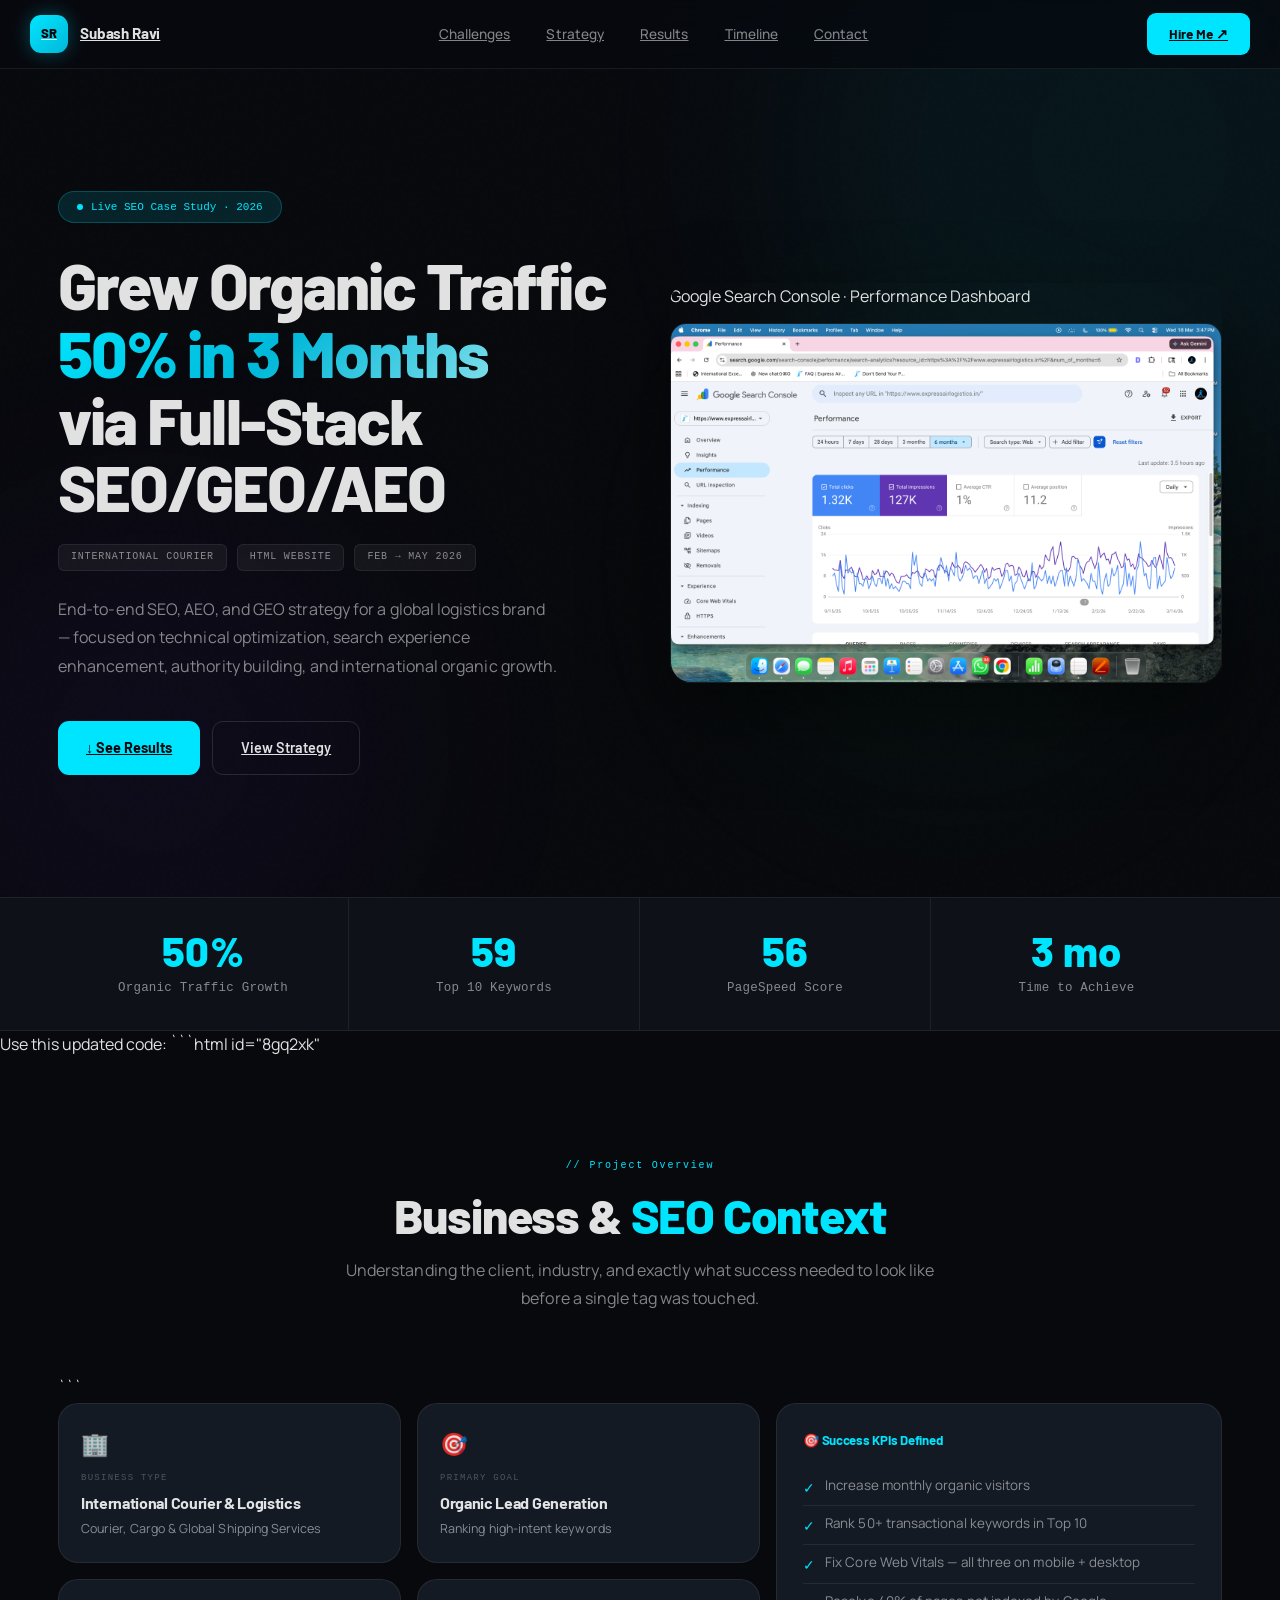
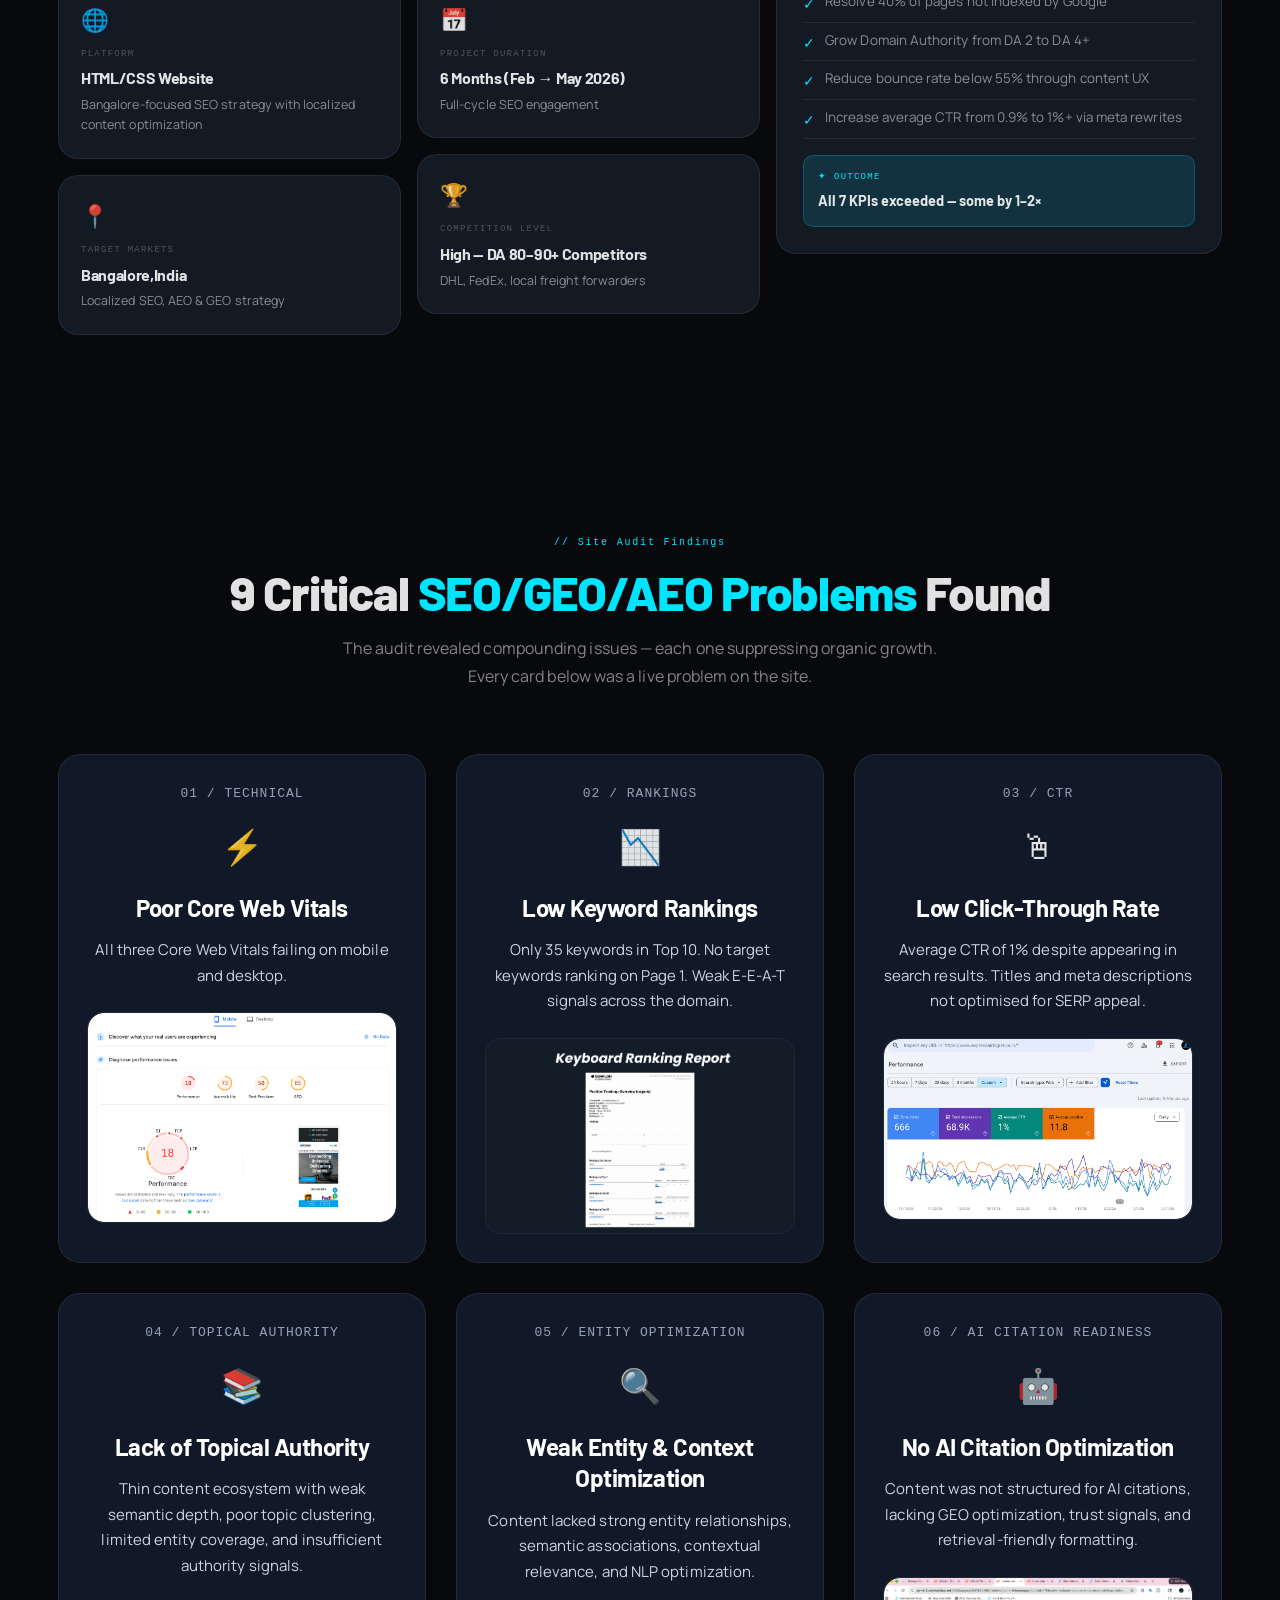
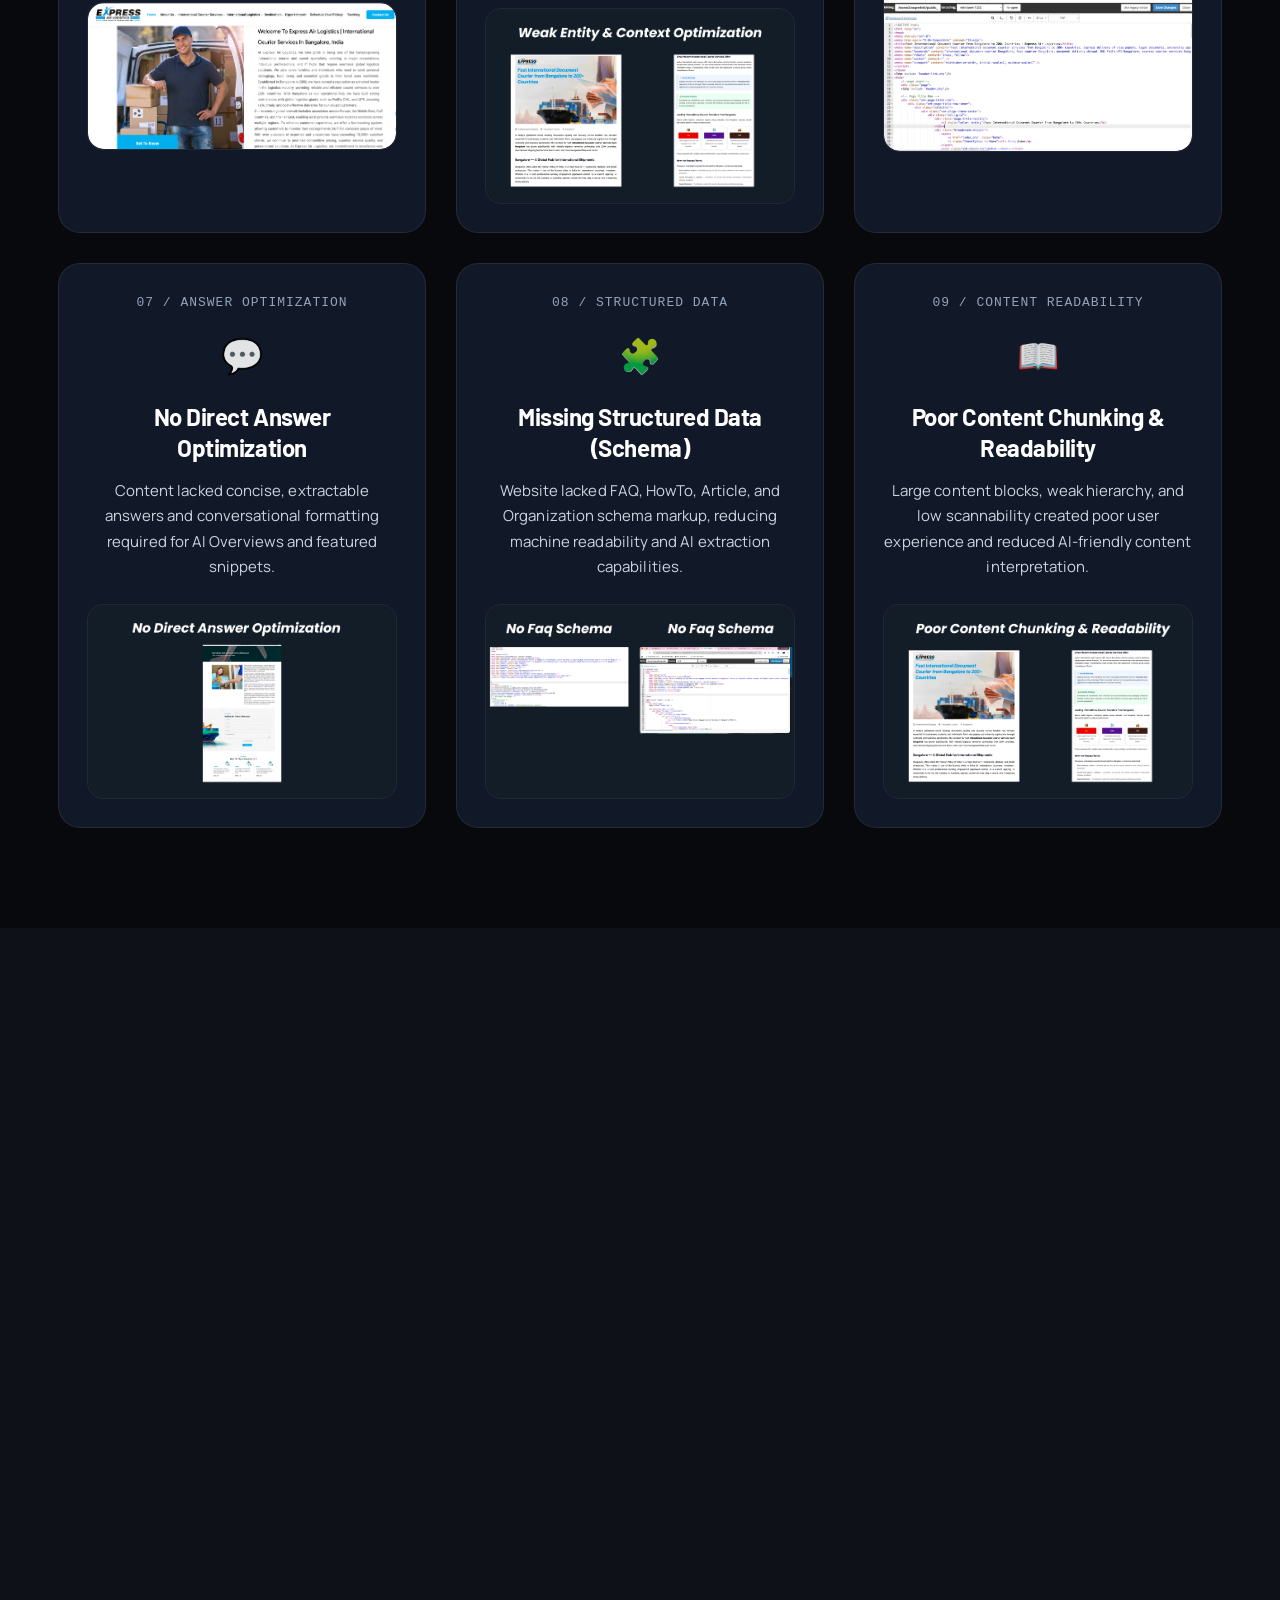
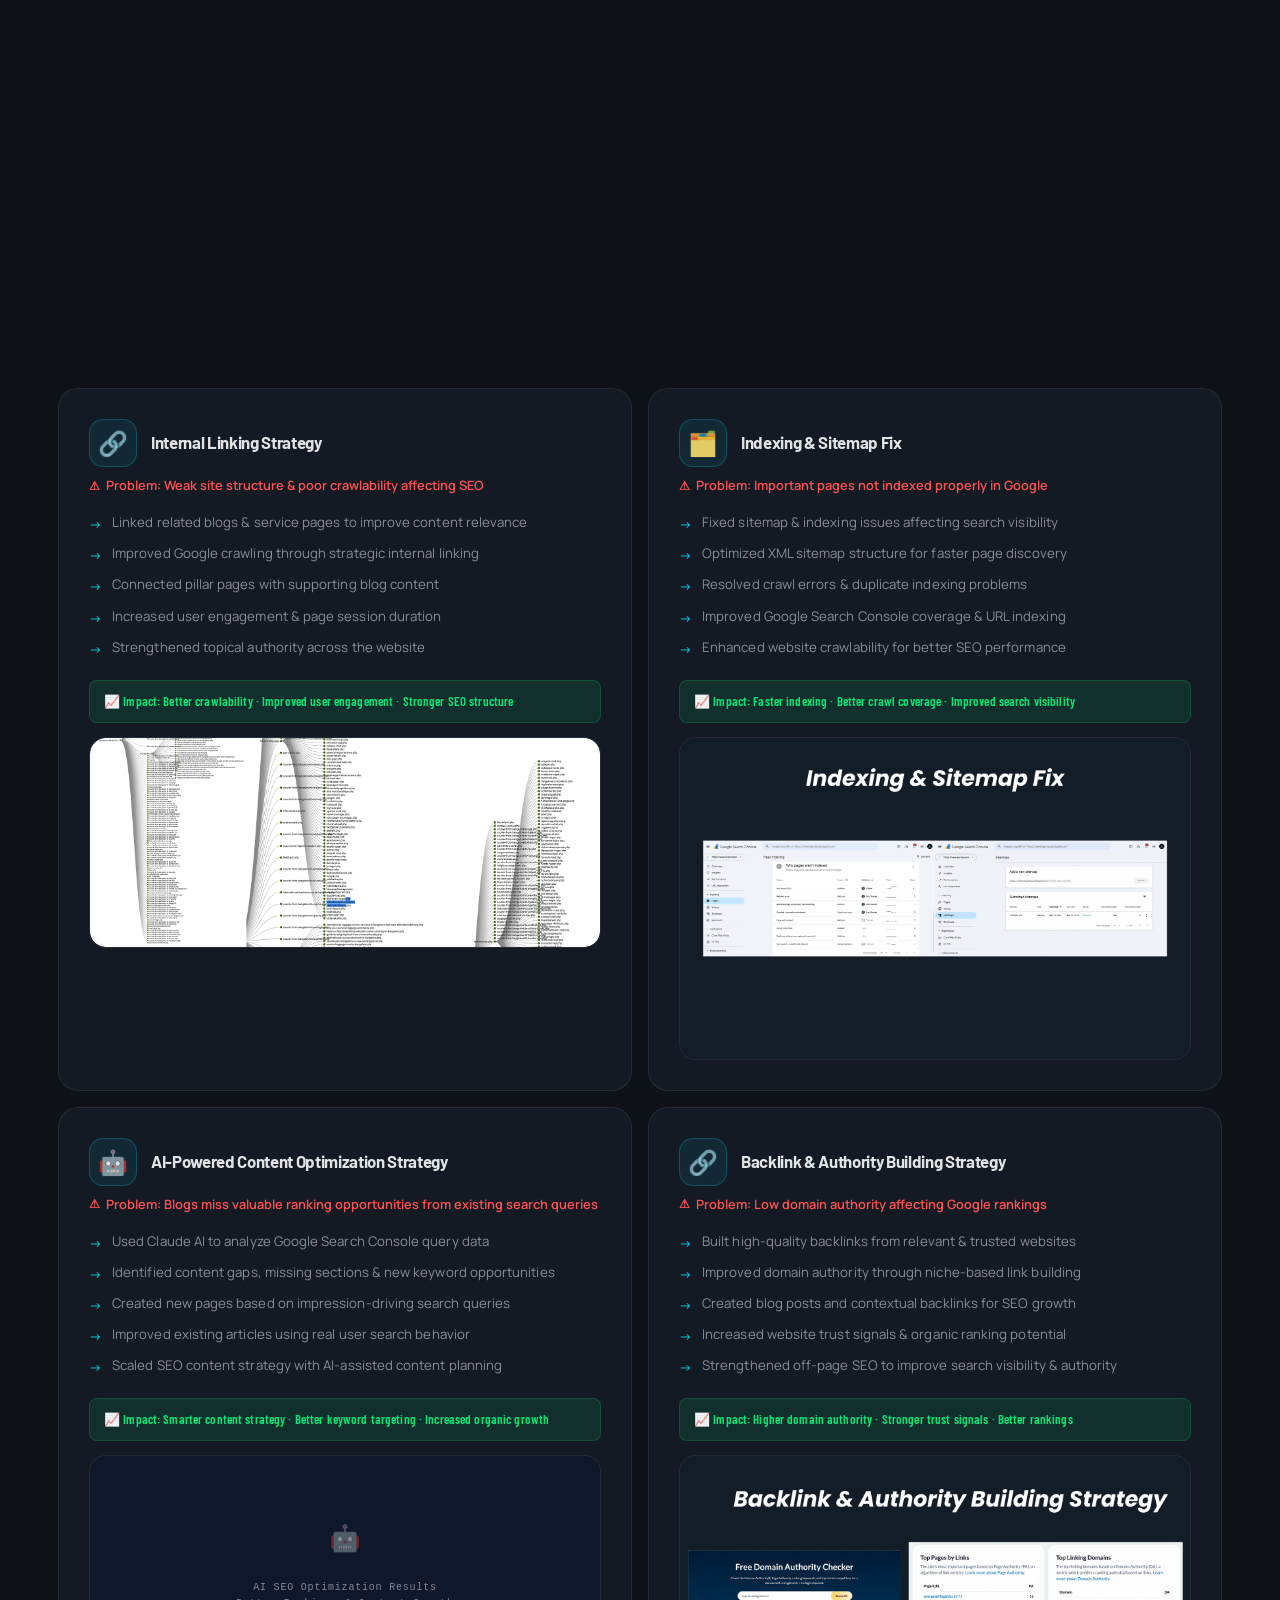
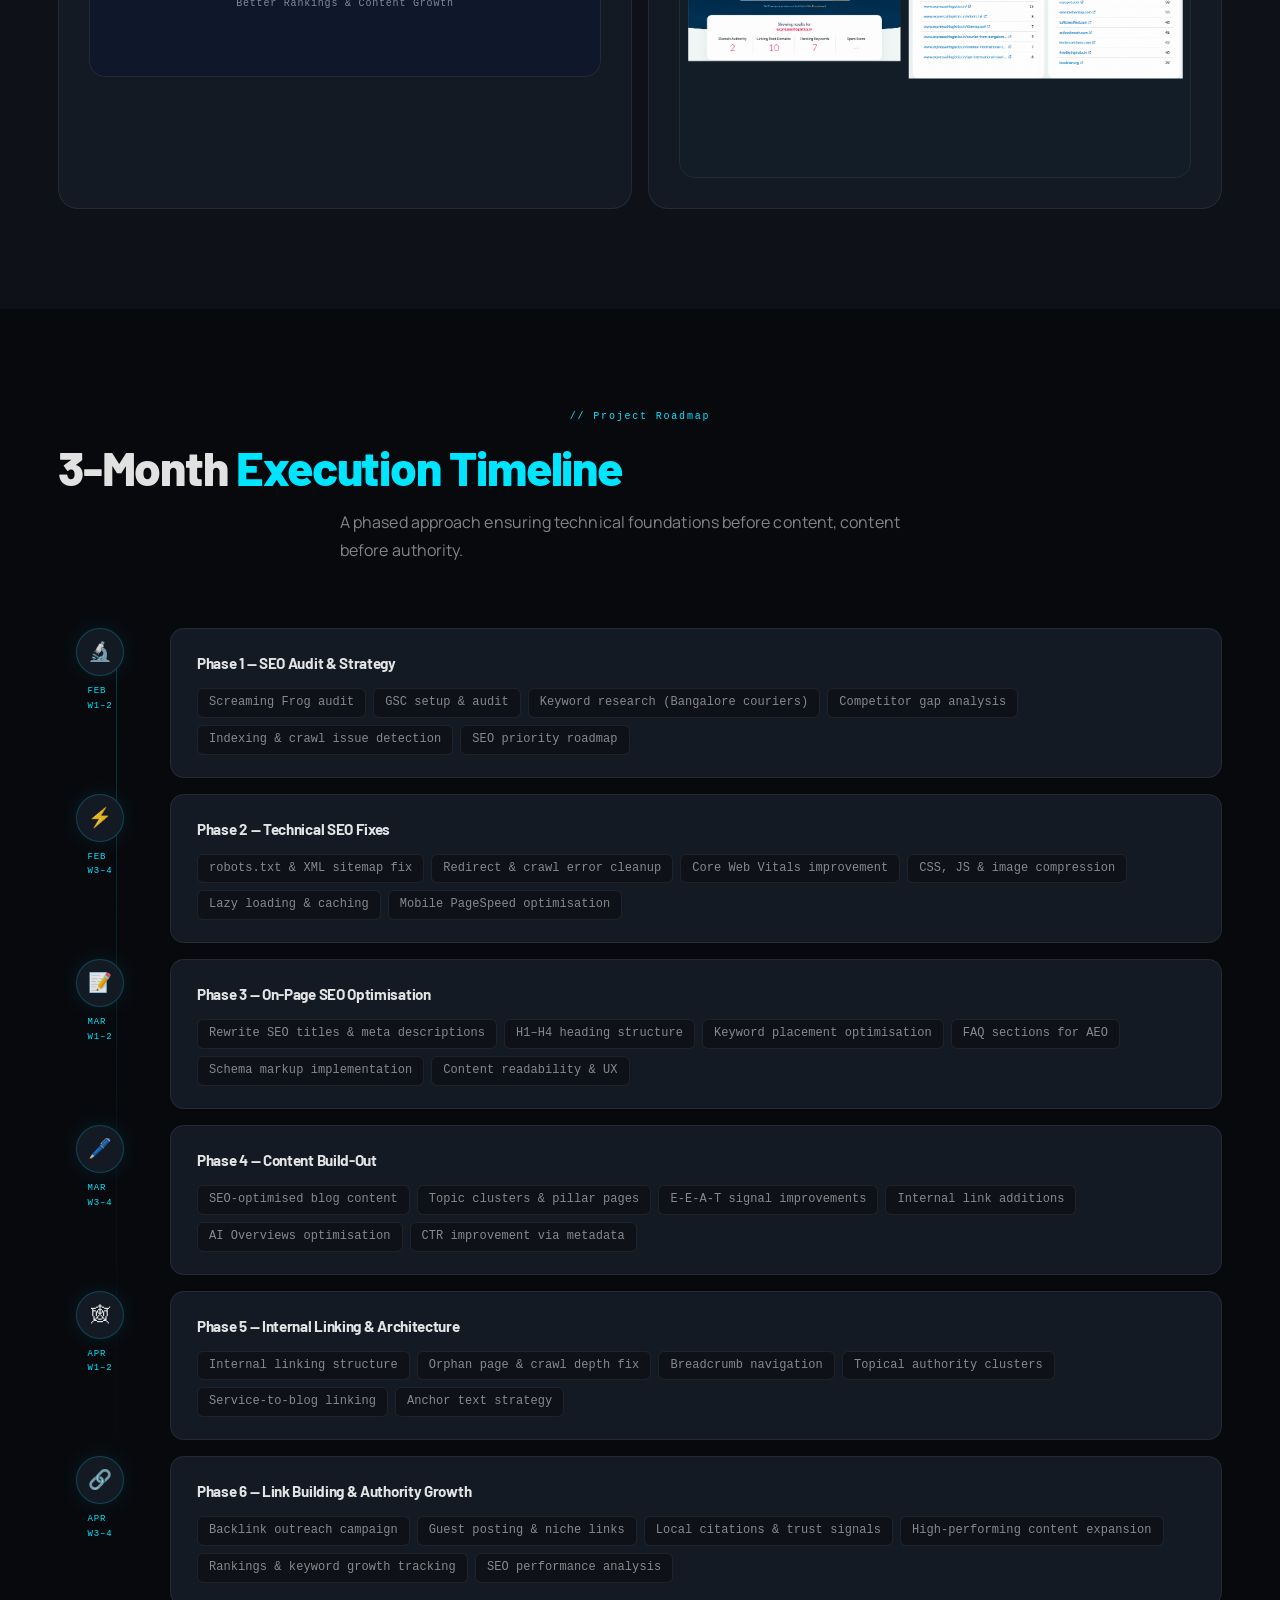
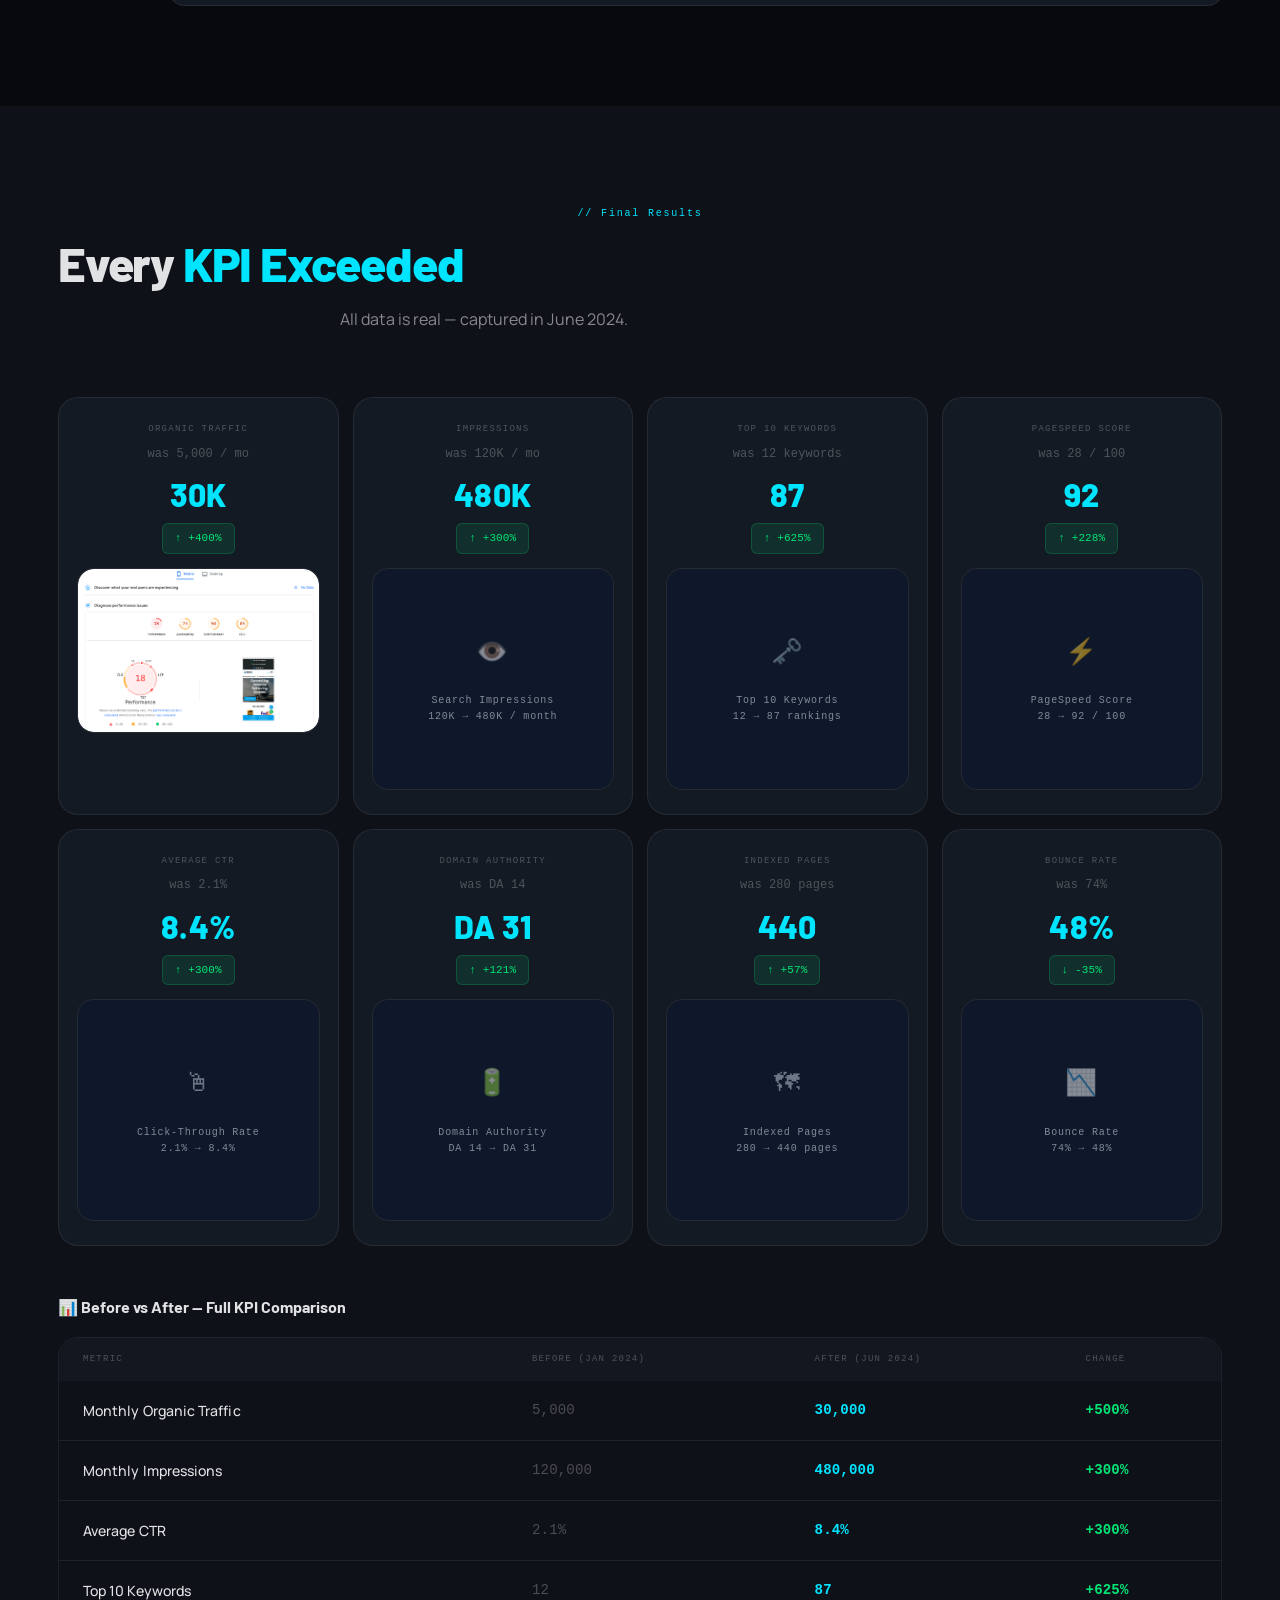
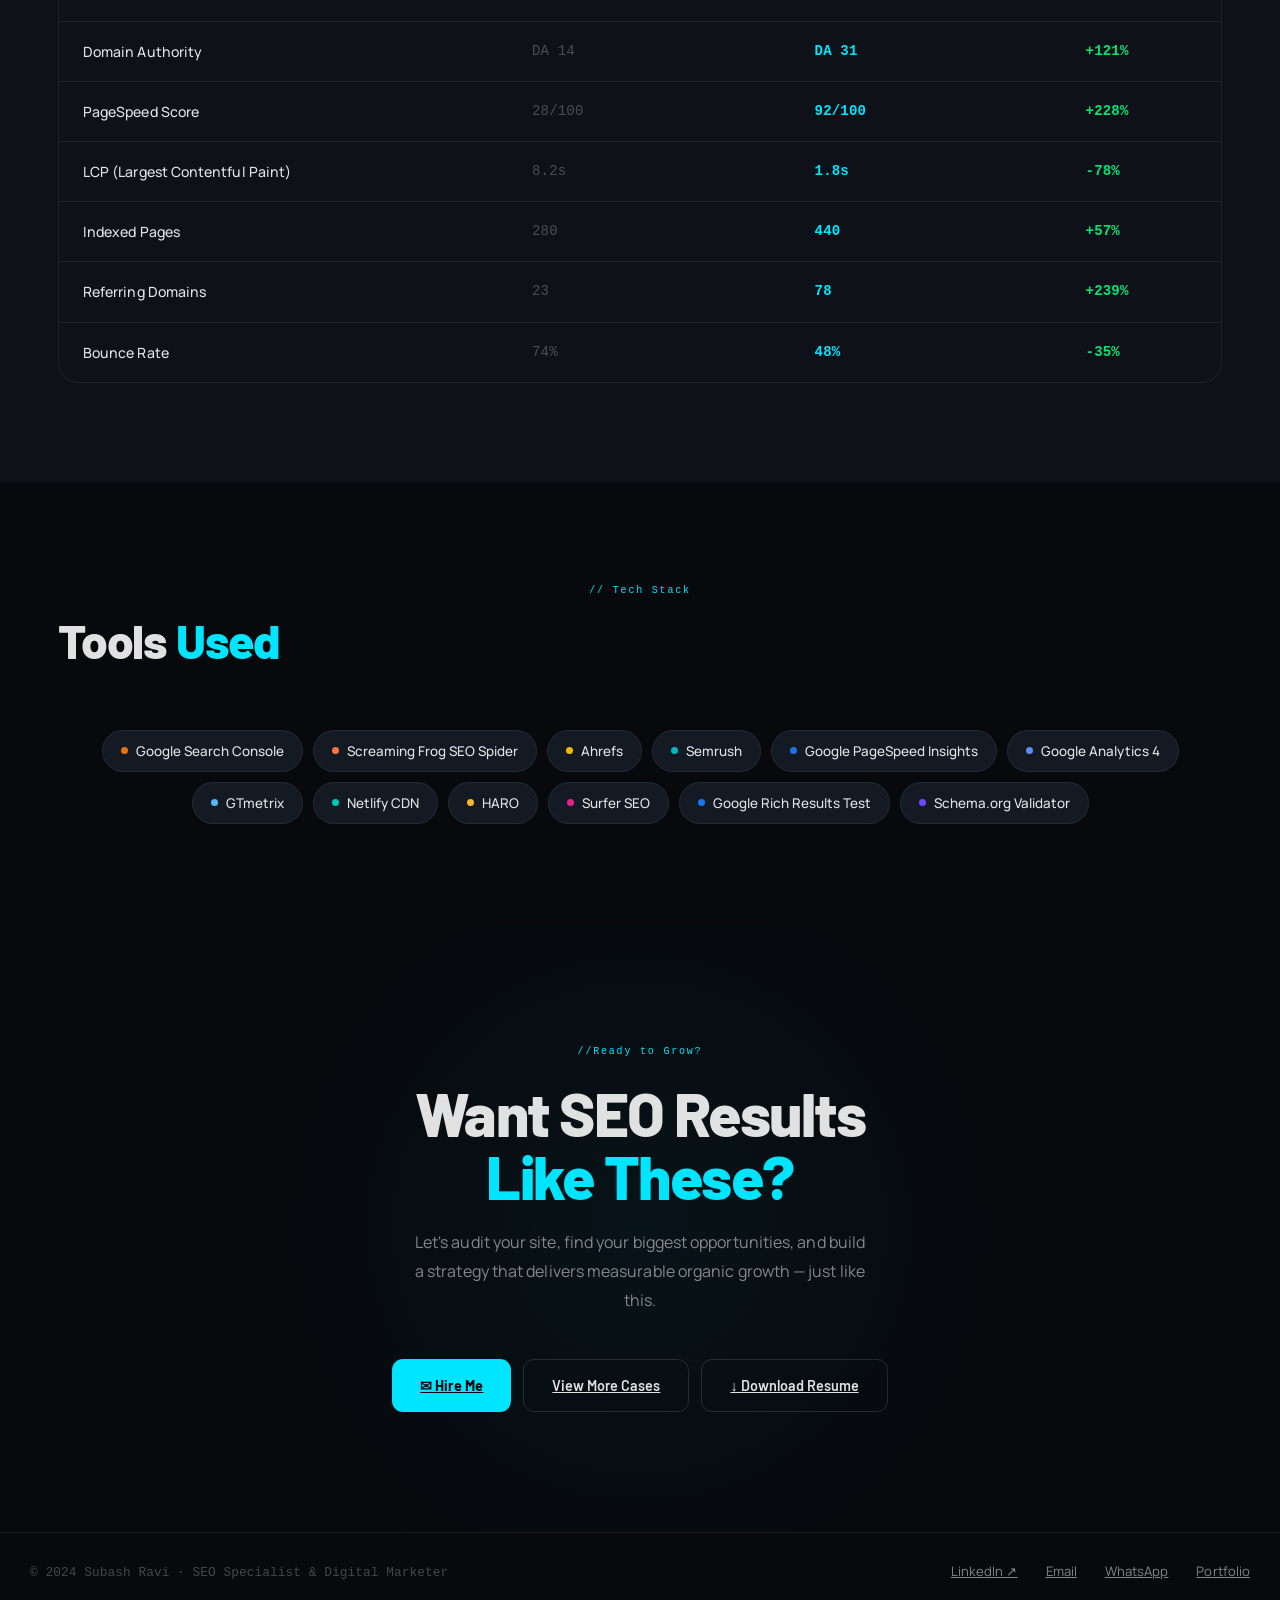
==== commit 72b0baa5: "Update seo-case-study-1.html" ====
--- a/seo-case-study-1.html
+++ b/seo-case-study-1.html
@@ -647,13 +647,29 @@
 </div>
 
 <!-- PROJECT CONTEXT -->
+Use this updated code:
+
+```html id="8gq2xk"
 <section class="section" id="overview">
 <div class="container">
-<div class="section-head fade-up">
-<div class="section-label">Project Overview</div>
-<h2 class="sec-title">Business &amp; <span class="cyan">SEO Context</span></h2>
-<p class="sec-sub">Understanding the client, industry, and exactly what success needed to look like before a single tag was touched.</p>
-</div>
+
+<div class="section-head fade-up" style="text-align:center;">
+
+<div class="section-label" style="justify-content:center;">
+Project Overview
+</div>
+
+<h2 class="sec-title" style="text-align:center;">
+Business &amp; <span class="cyan">SEO Context</span>
+</h2>
+
+<p class="sec-sub" style="text-align:center;margin:0 auto;">
+Understanding the client, industry, and exactly what success needed to look like before a single tag was touched.
+</p>
+
+</div>
+```
+
 <div class="context-grid fade-up">
 <div class="ctx-col">
 <div class="ctx-card"><div class="ctx-icon">🏢</div><div class="ctx-lbl">Business Type</div><div class="ctx-val">International Courier &amp; Logistics</div><div class="ctx-sub">Courier, Cargo &amp; Global Shipping Services</div></div>
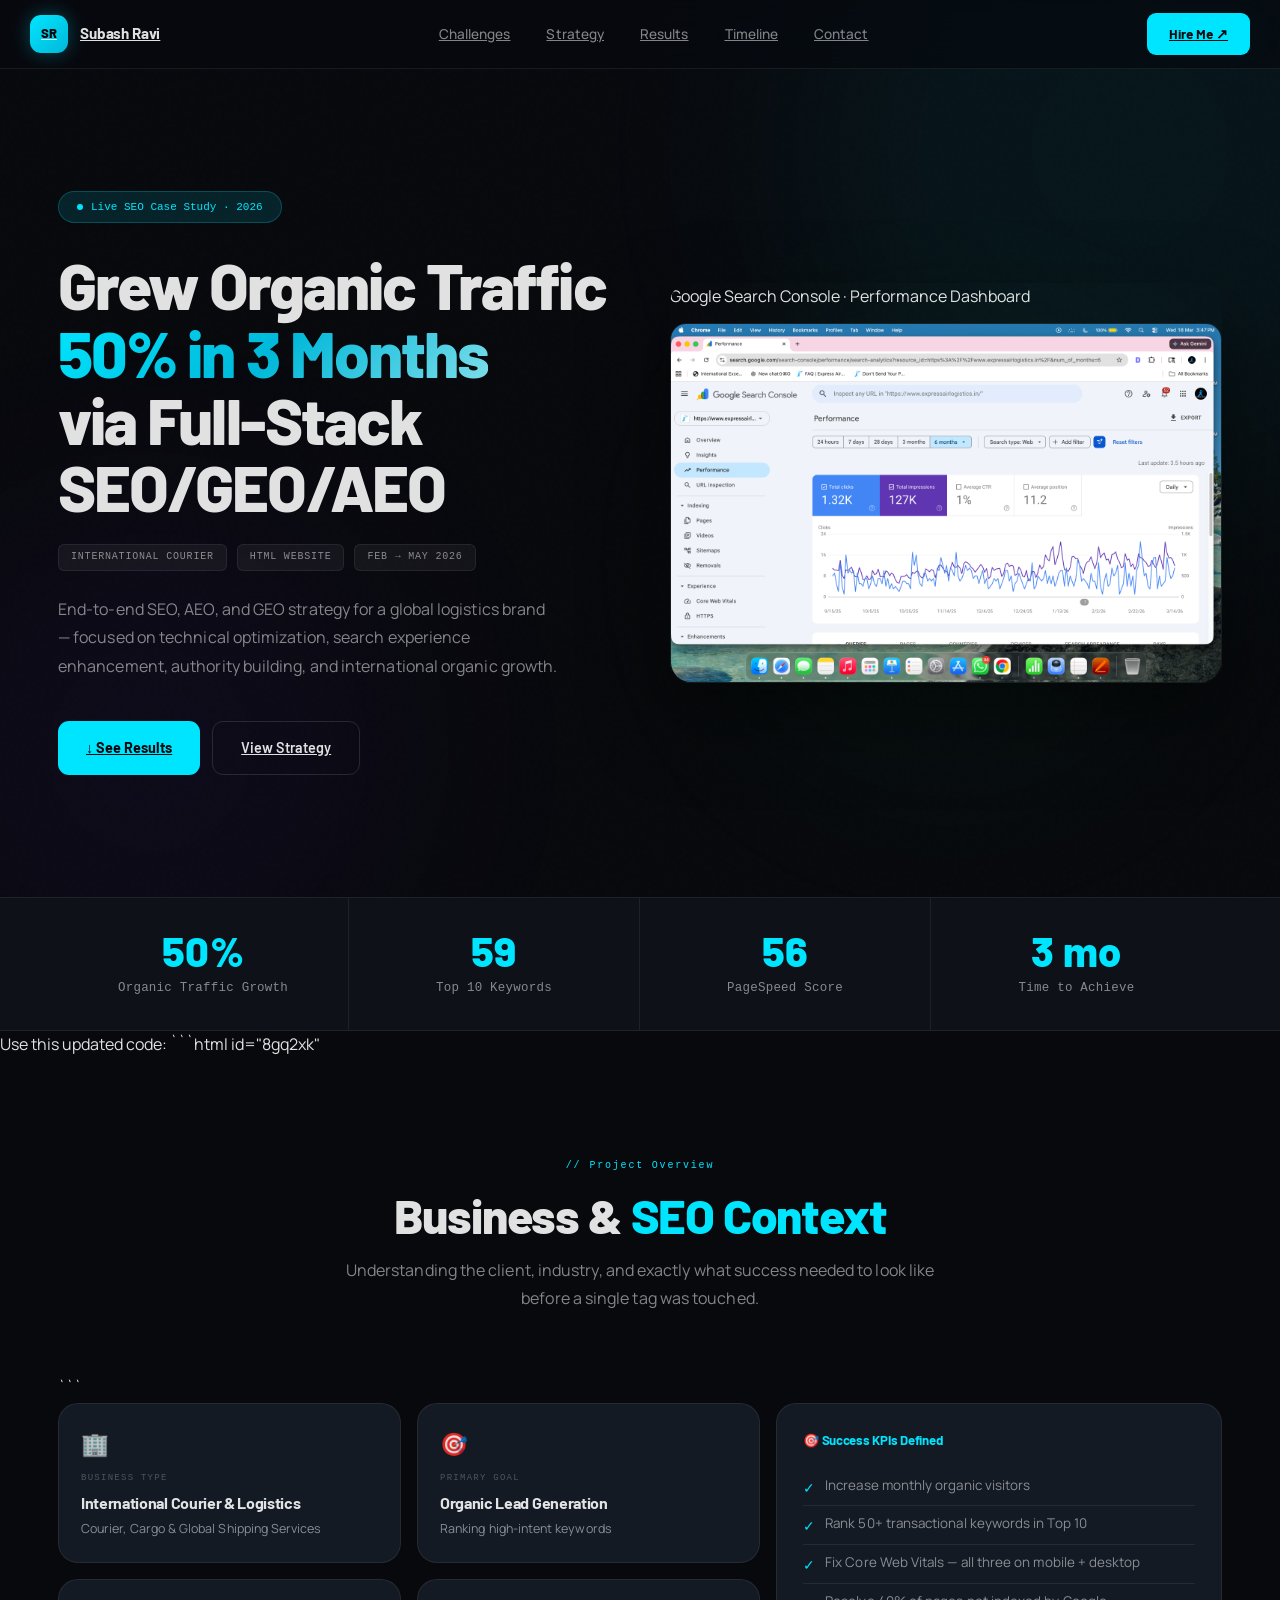
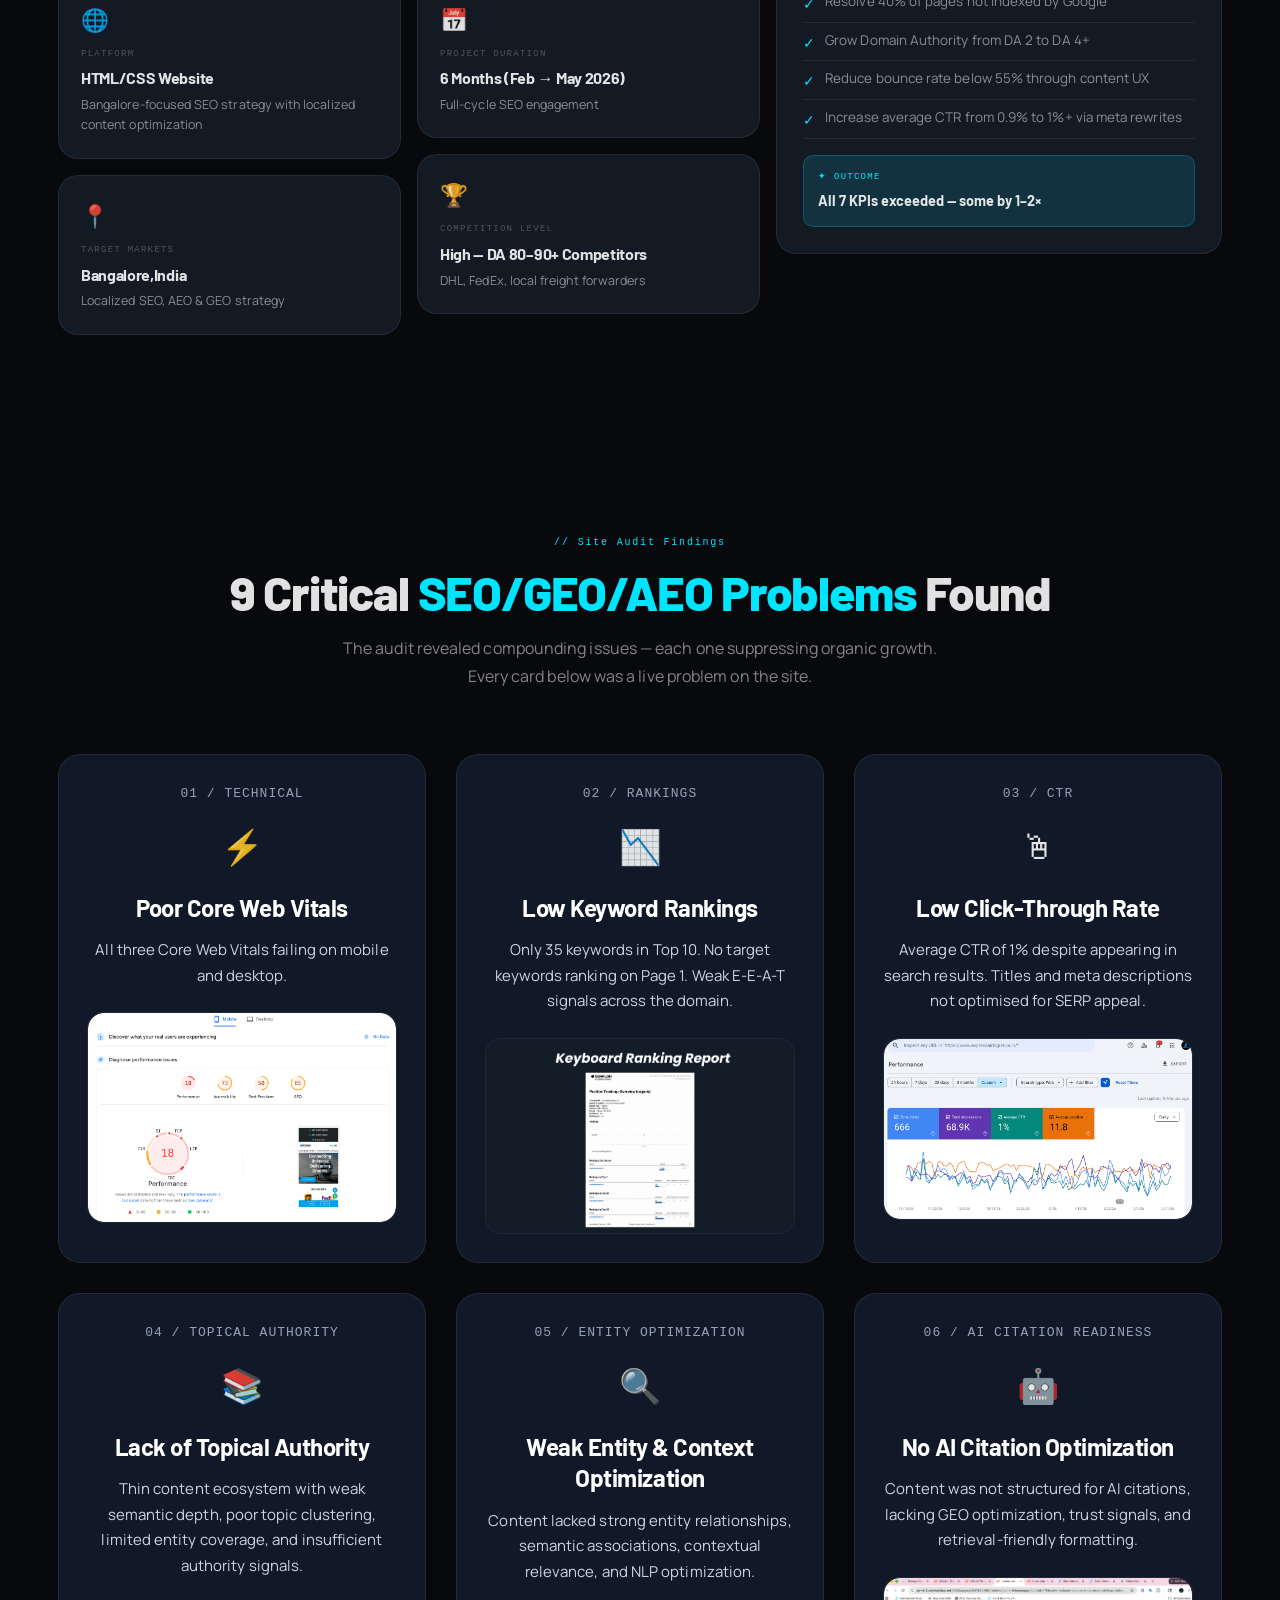
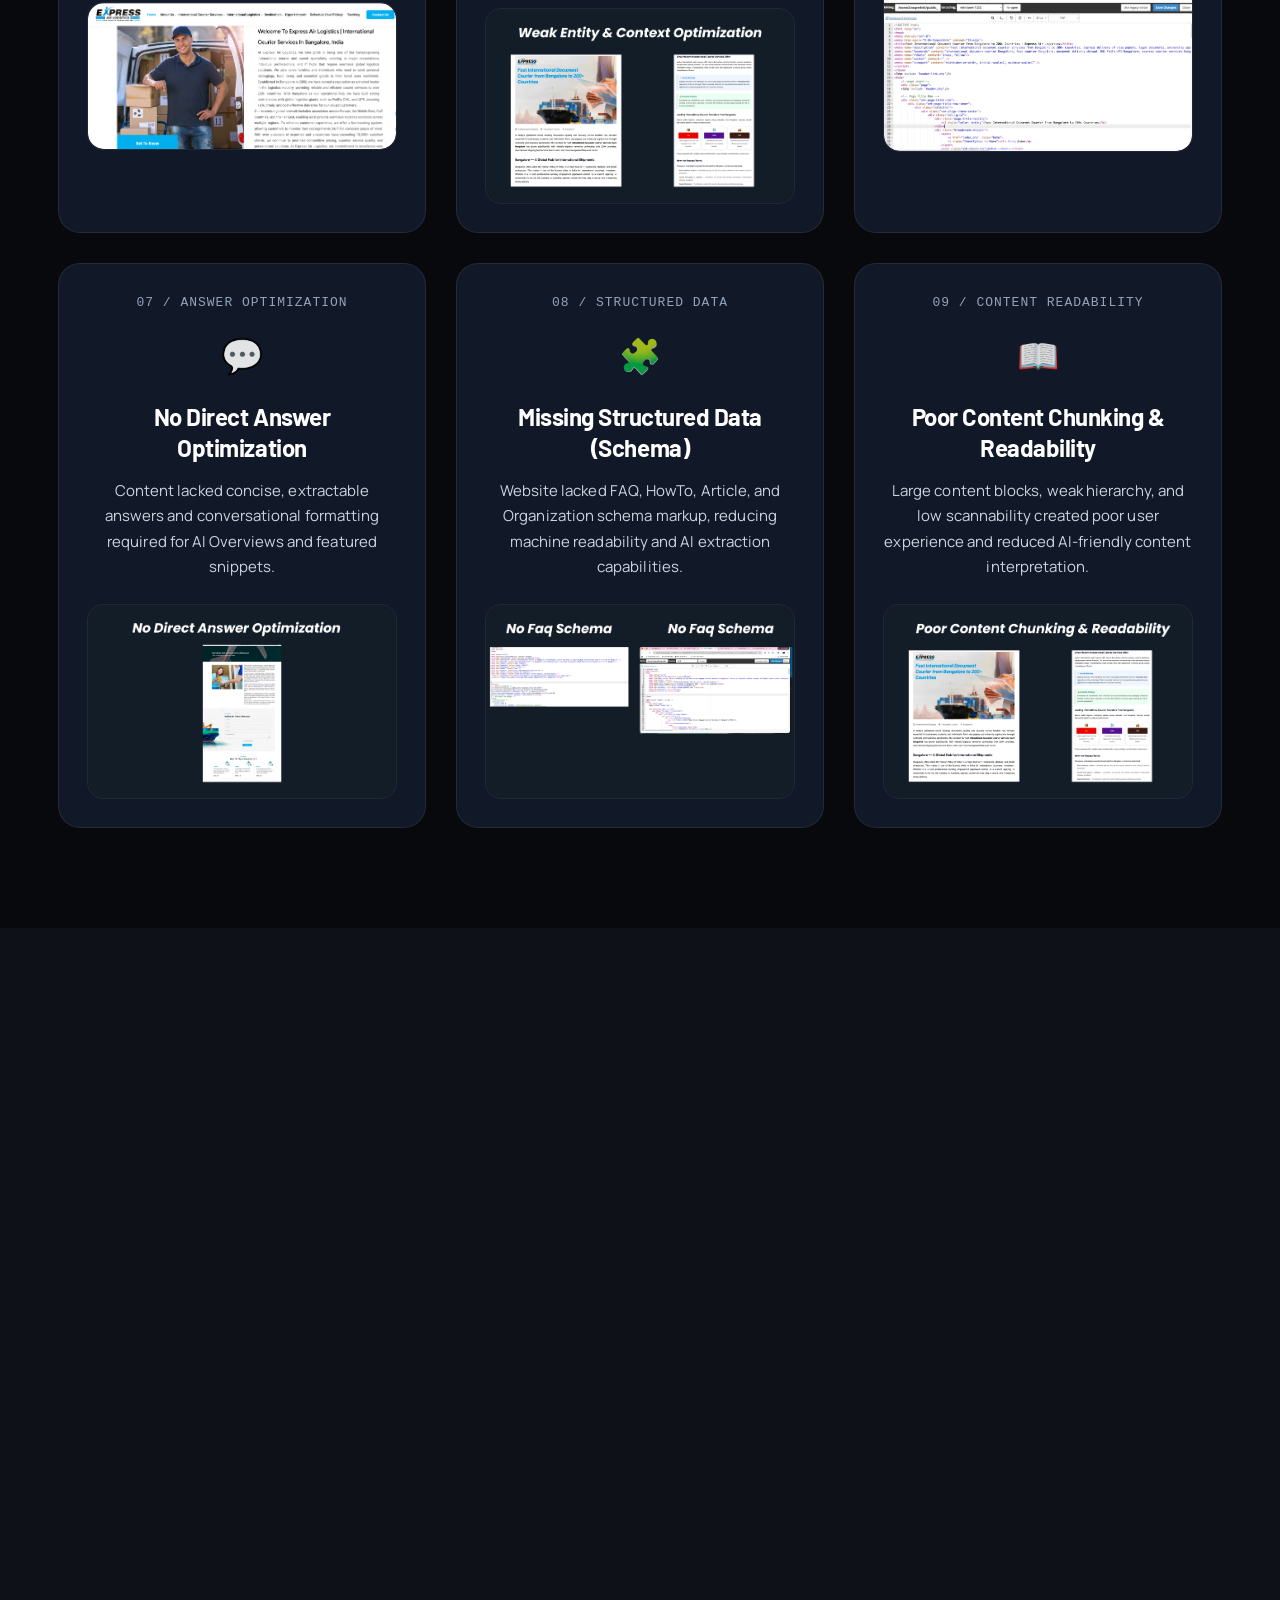
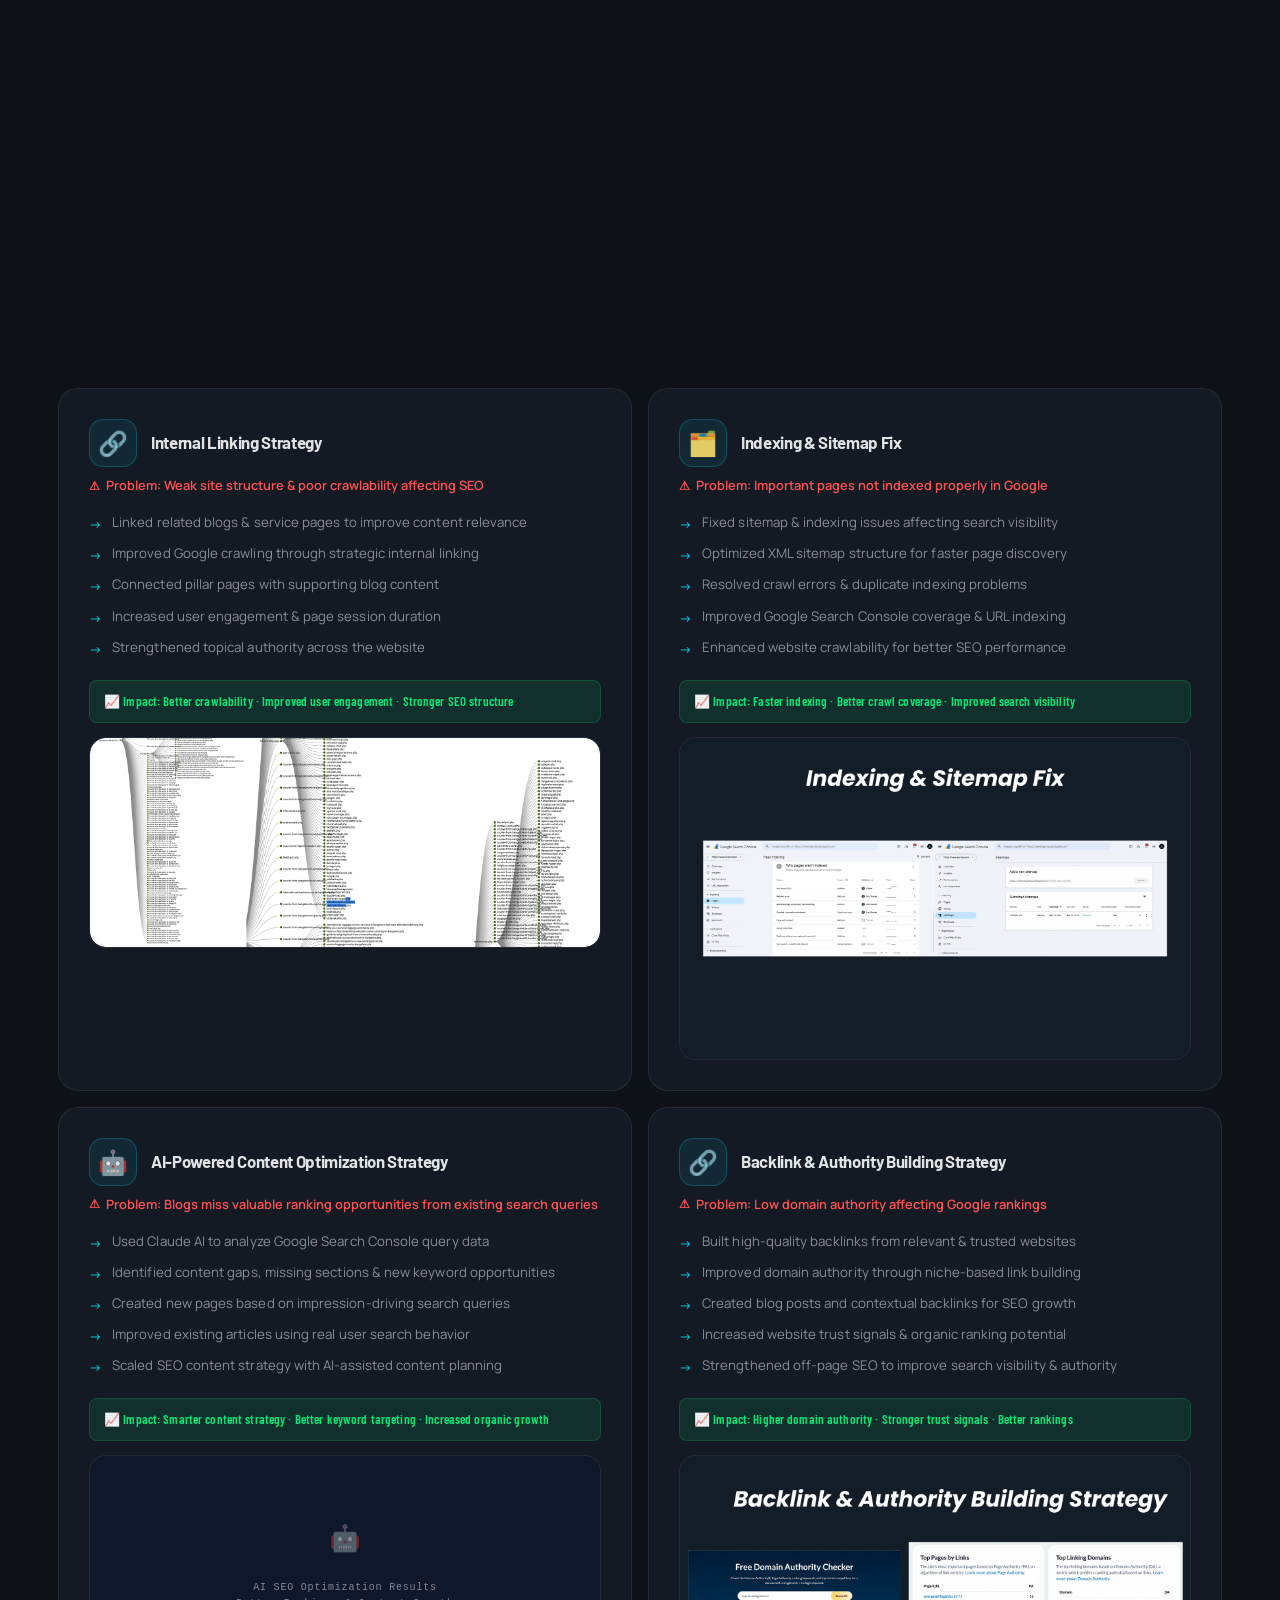
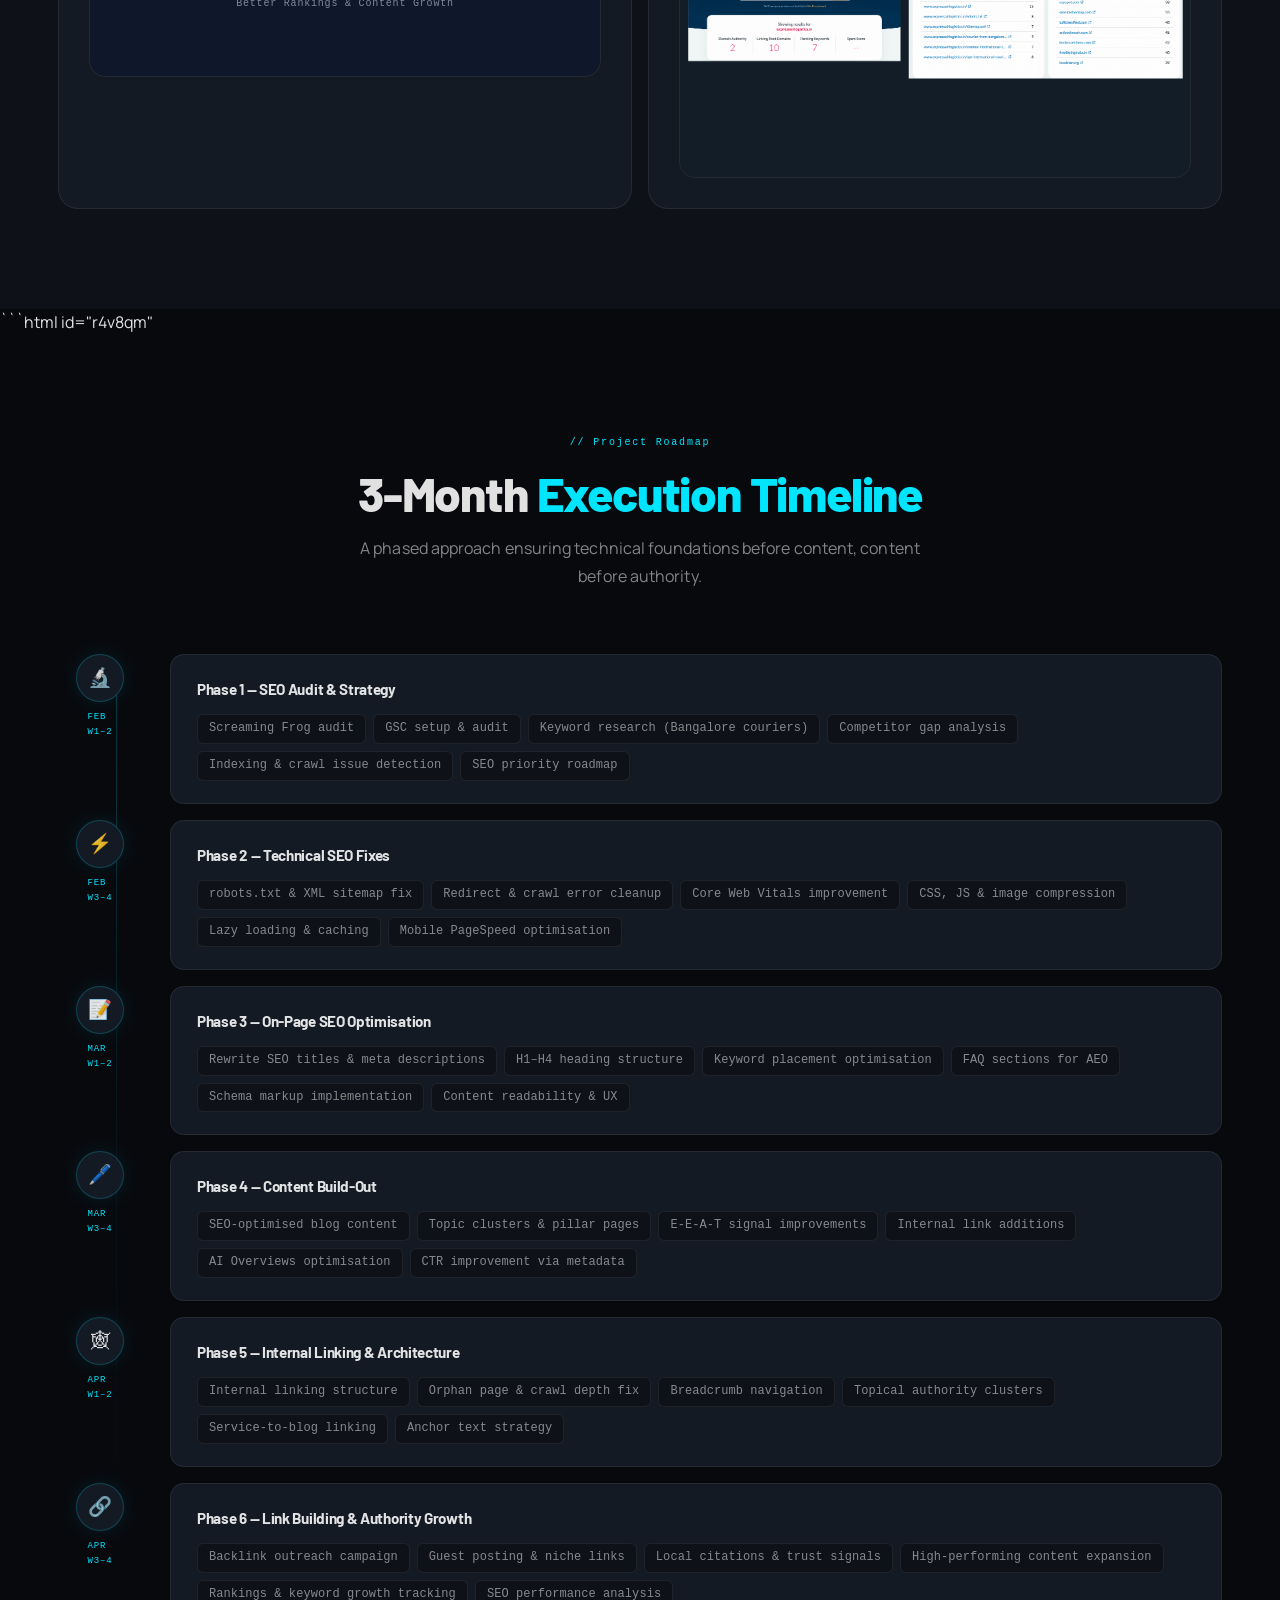
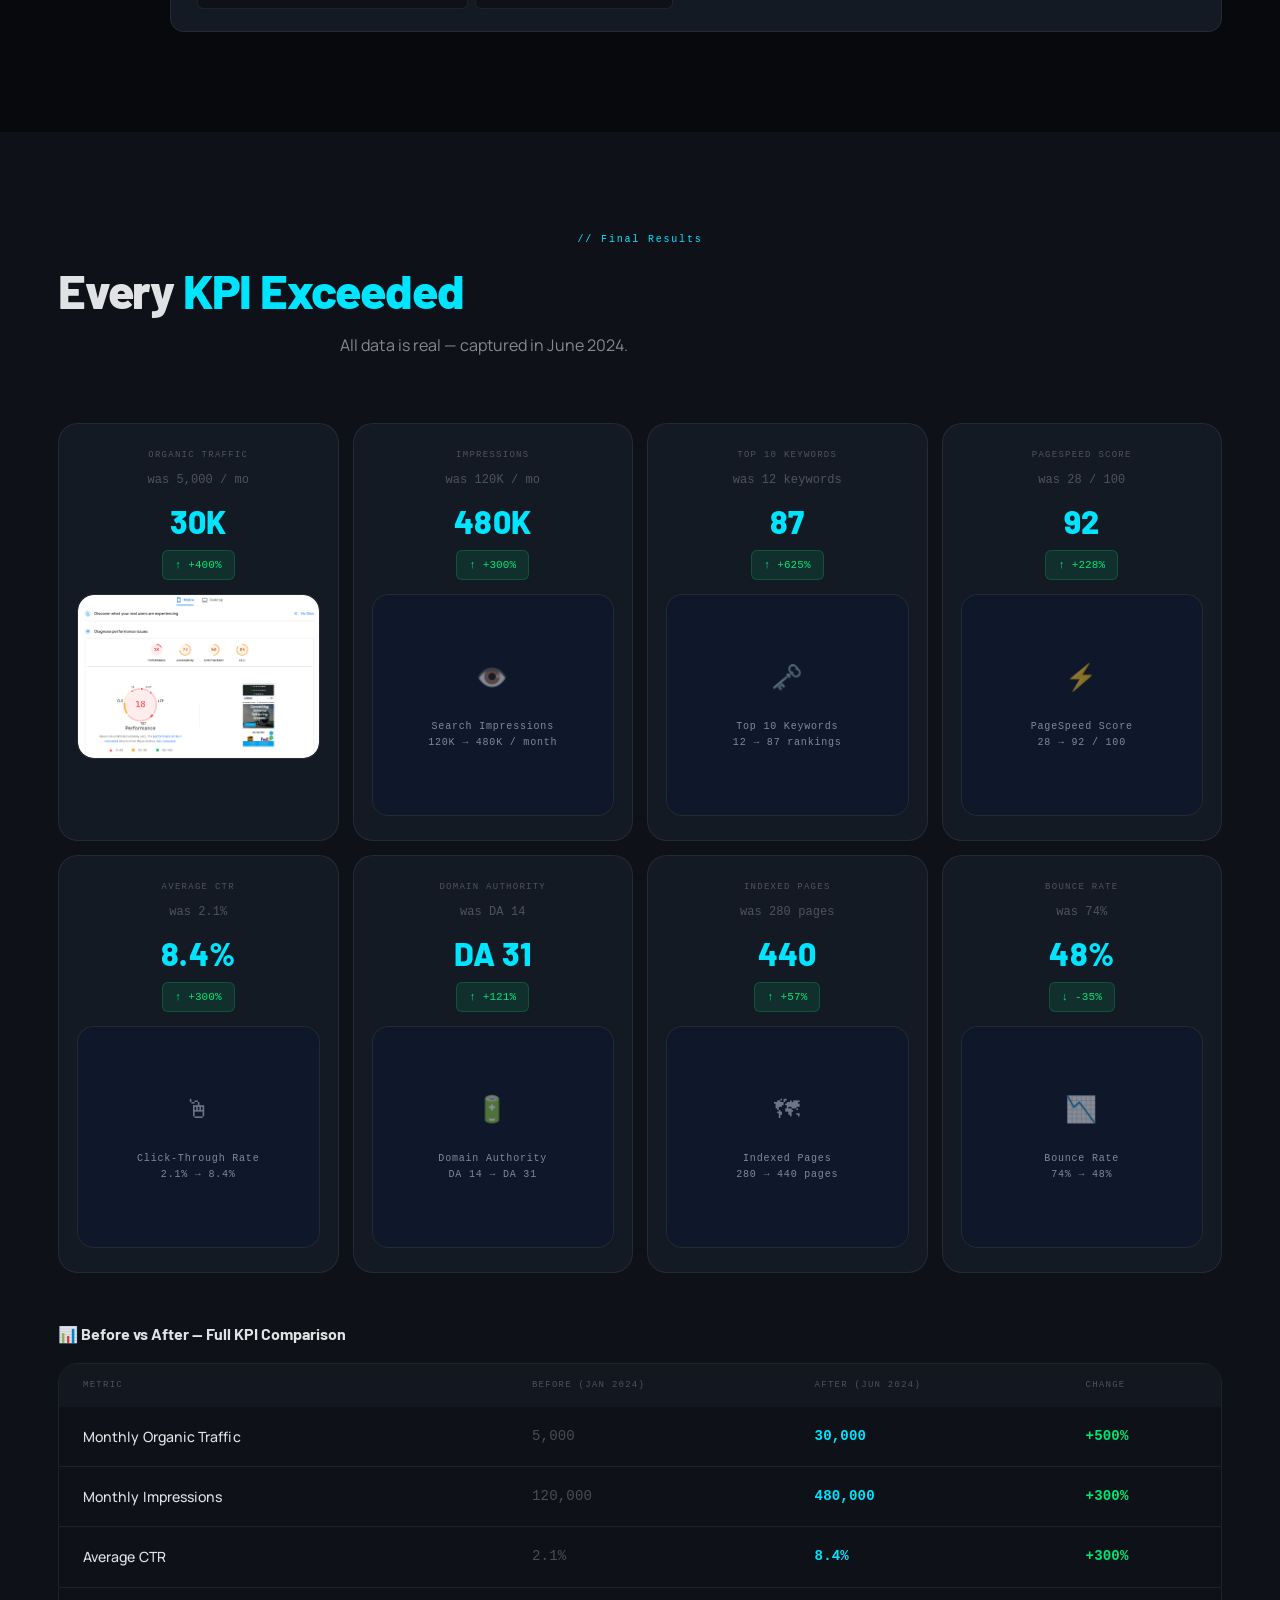
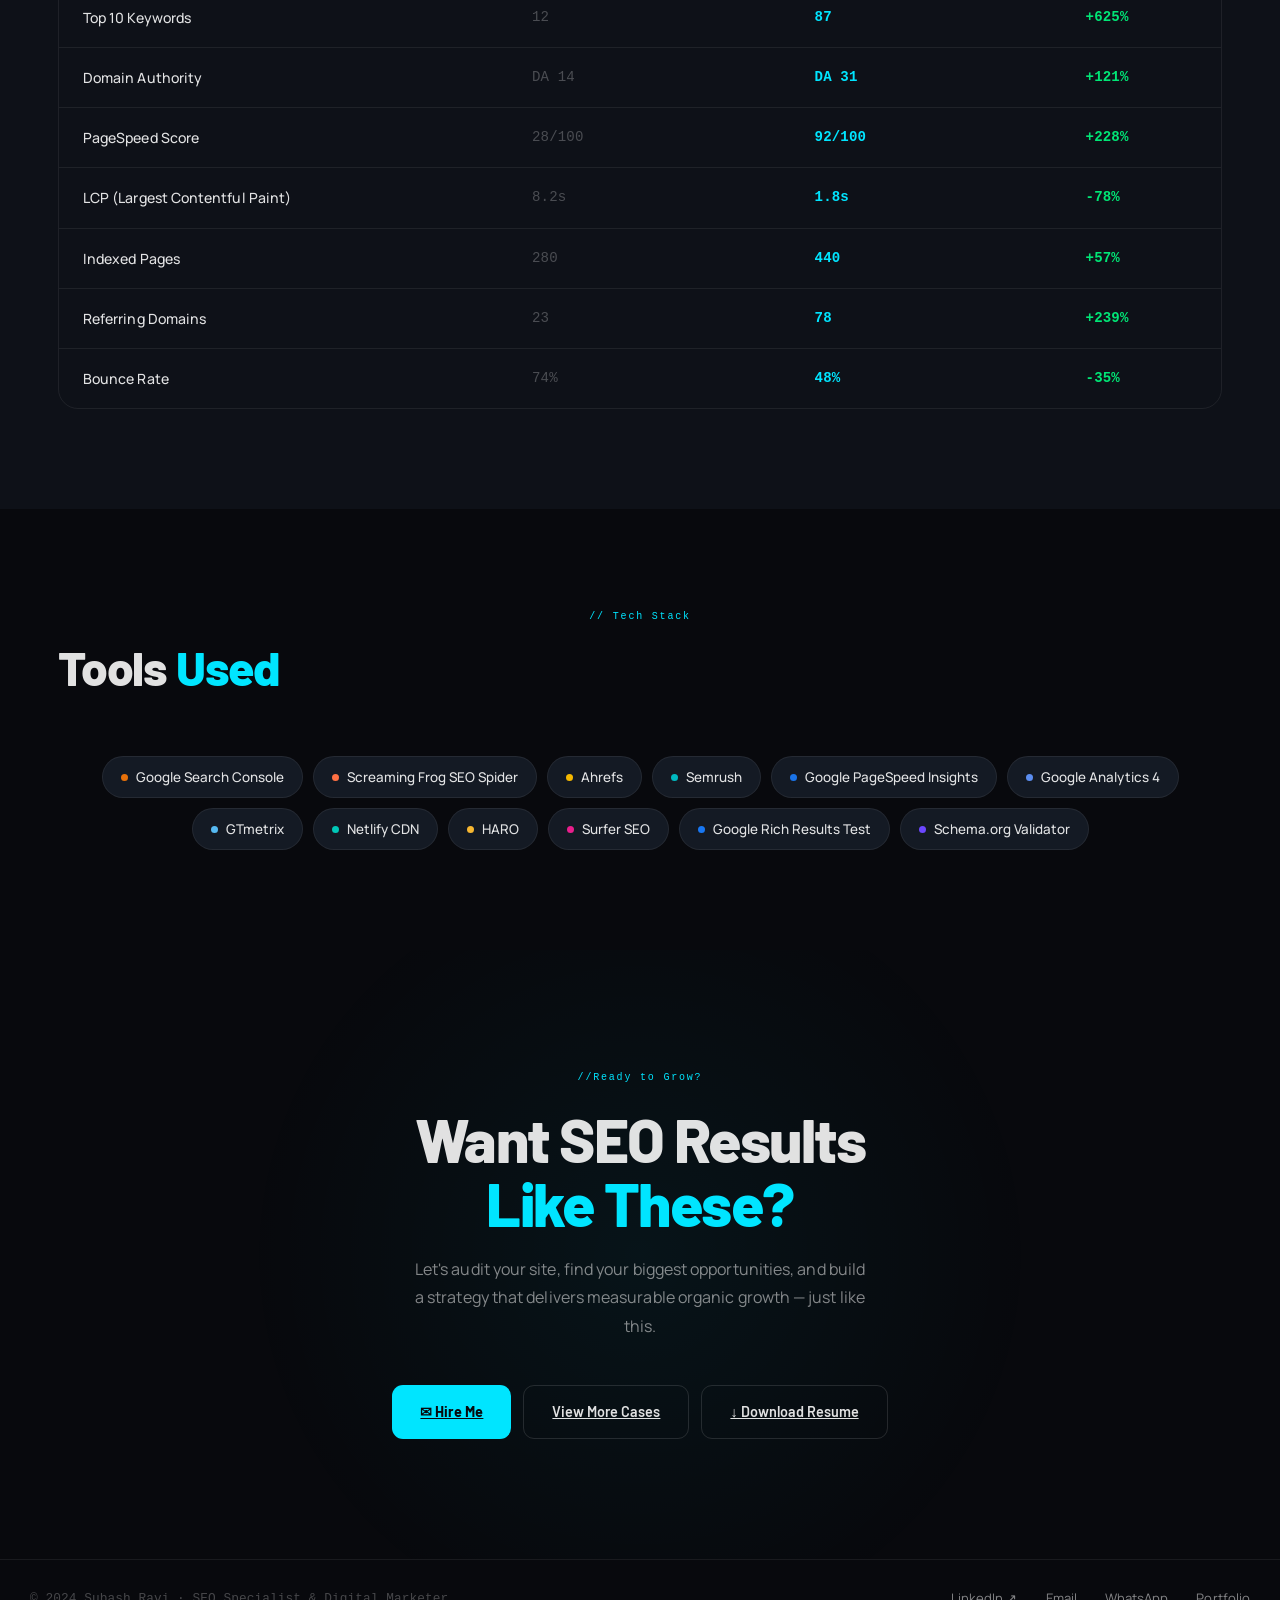
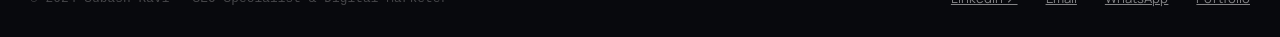
==== commit f25ebeaf: "Update seo-case-study-1.html" ====
--- a/seo-case-study-1.html
+++ b/seo-case-study-1.html
@@ -1393,13 +1393,26 @@
 </section>
 
 <!-- TIMELINE -->
+```html id="r4v8qm"
 <section class="section" id="timeline">
   <div class="container">
-    <div class="section-head fade-up">
-      <div class="section-label">Project Roadmap</div>
-      <h2 class="sec-title">3-Month <span class="cyan">Execution Timeline</span></h2>
-      <p class="sec-sub">A phased approach ensuring technical foundations before content, content before authority.</p>
+
+    <div class="section-head fade-up" style="text-align:center;">
+
+      <div class="section-label" style="display:flex;justify-content:center;">
+        Project Roadmap
+      </div>
+
+      <h2 class="sec-title" style="text-align:center;">
+        3-Month <span class="cyan">Execution Timeline</span>
+      </h2>
+
+      <p class="sec-sub" style="text-align:center;margin:0 auto;">
+        A phased approach ensuring technical foundations before content, content before authority.
+      </p>
+
     </div>
+
 
     <div class="timeline fade-up">
 
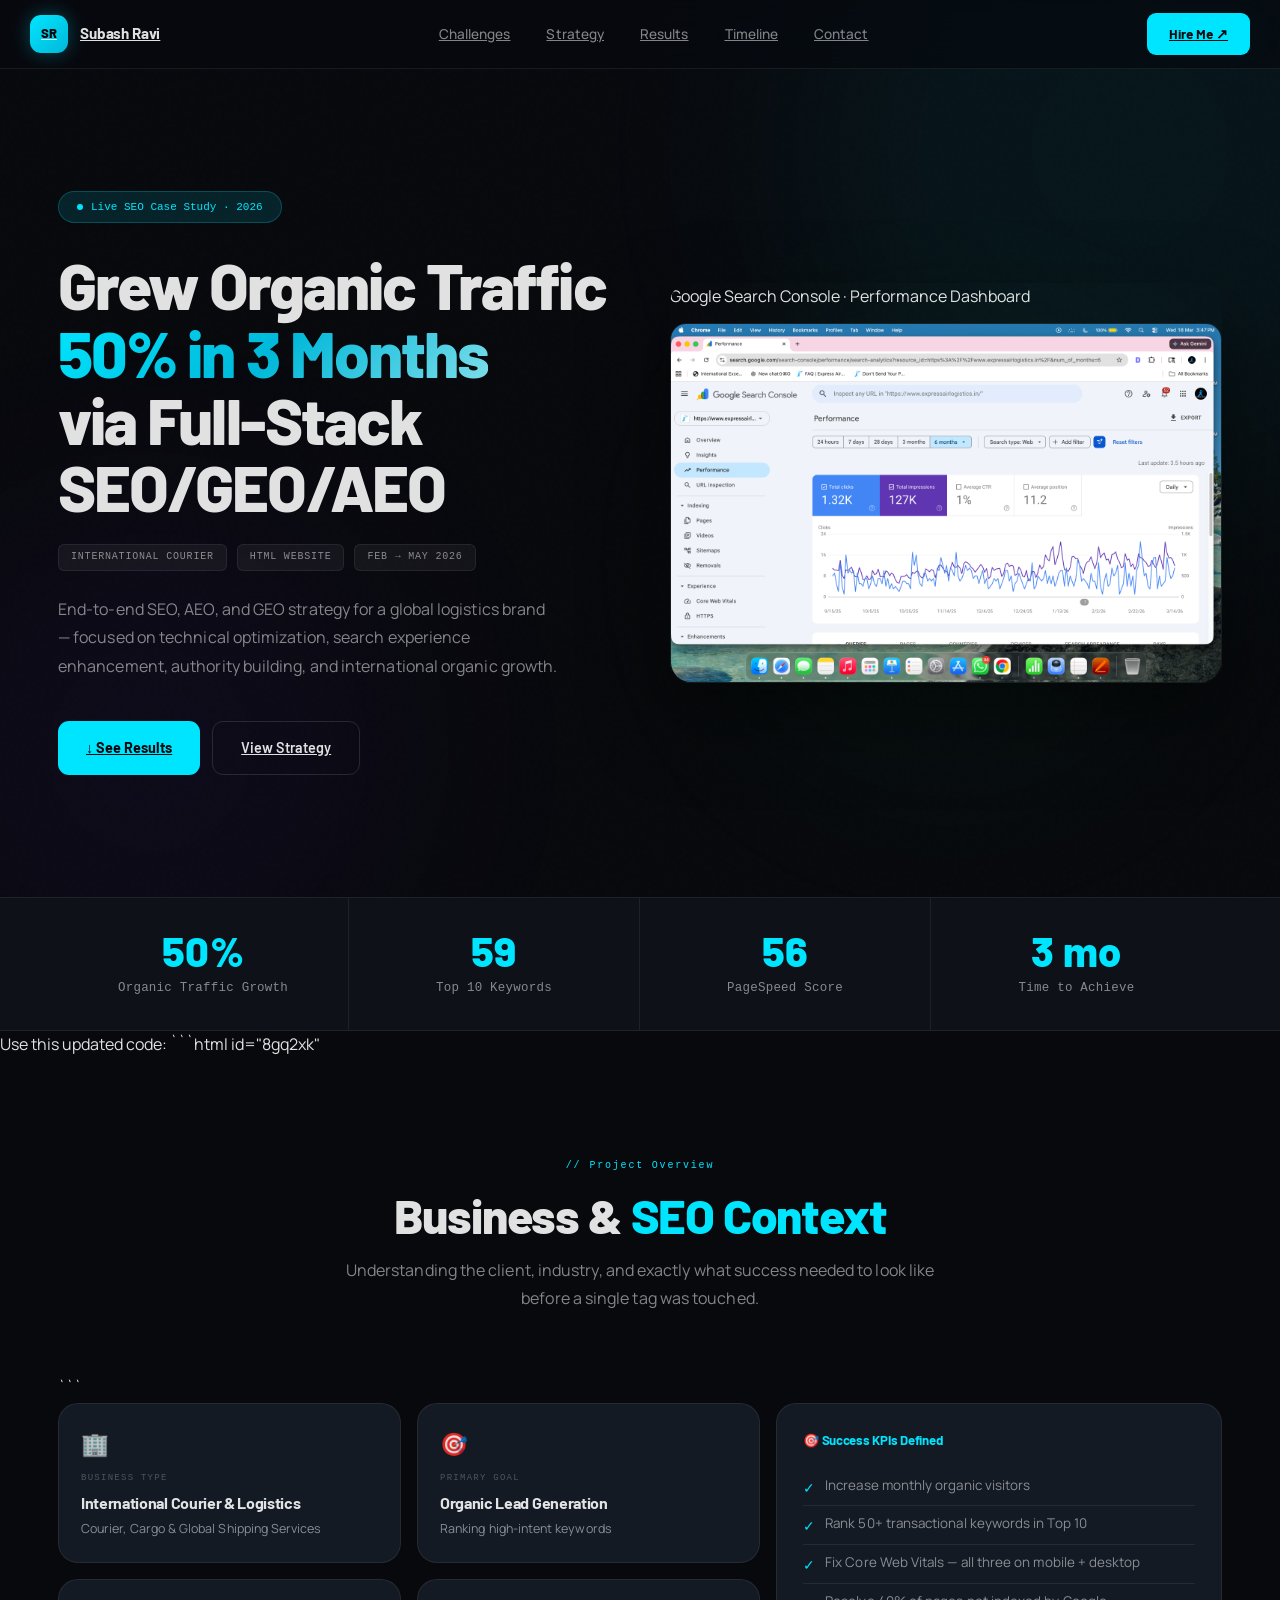
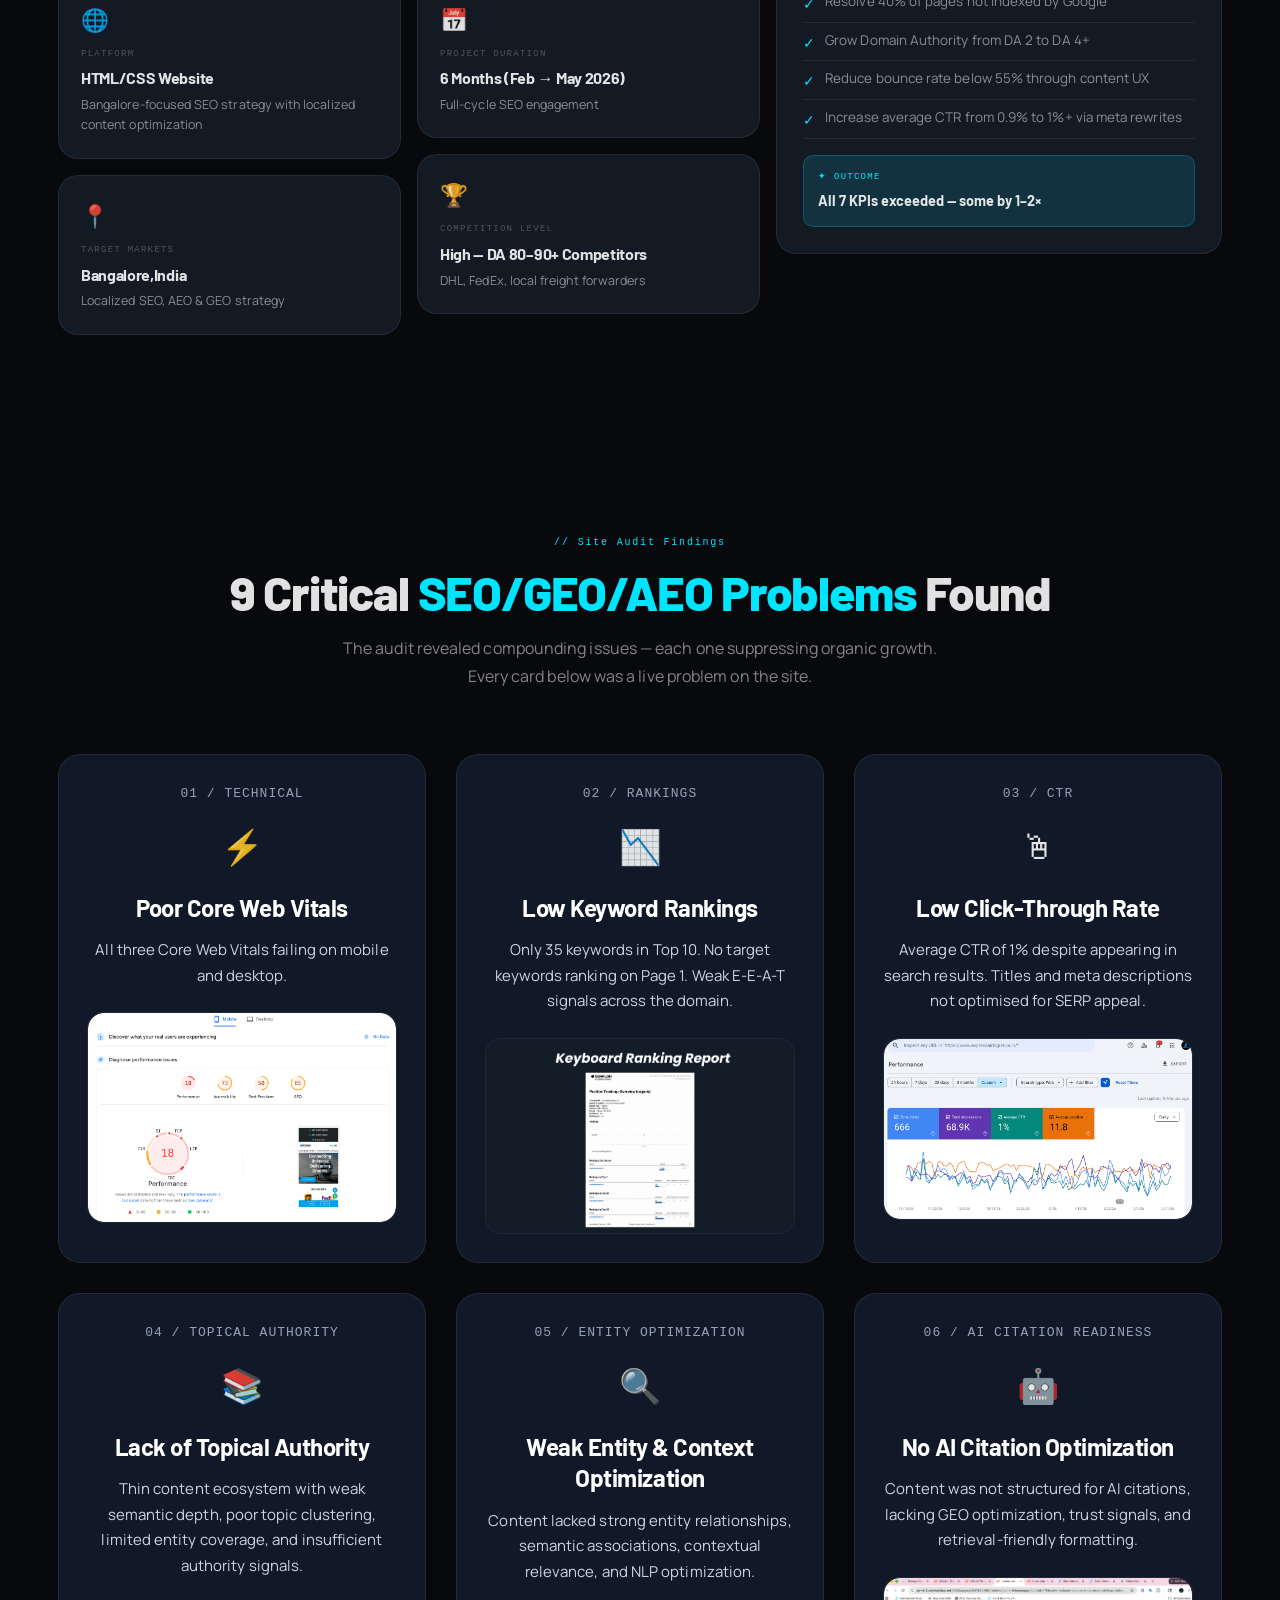
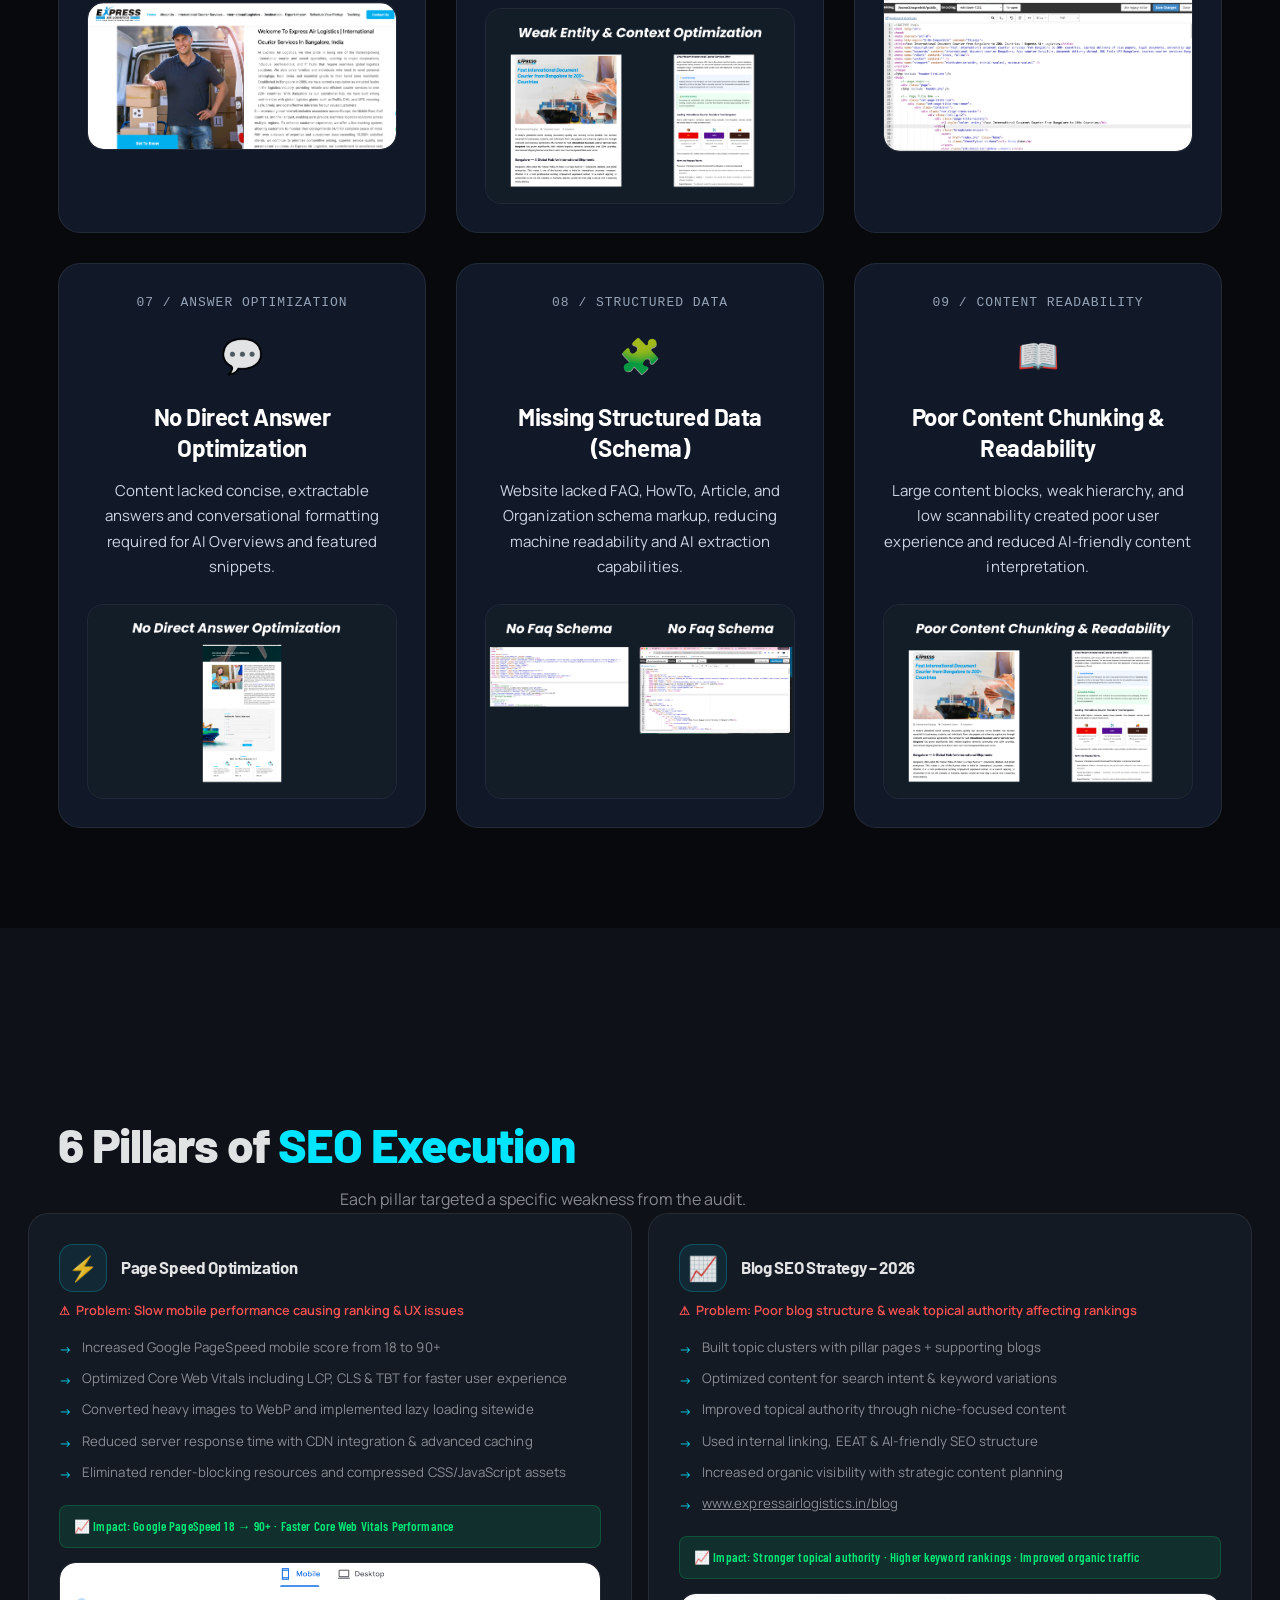
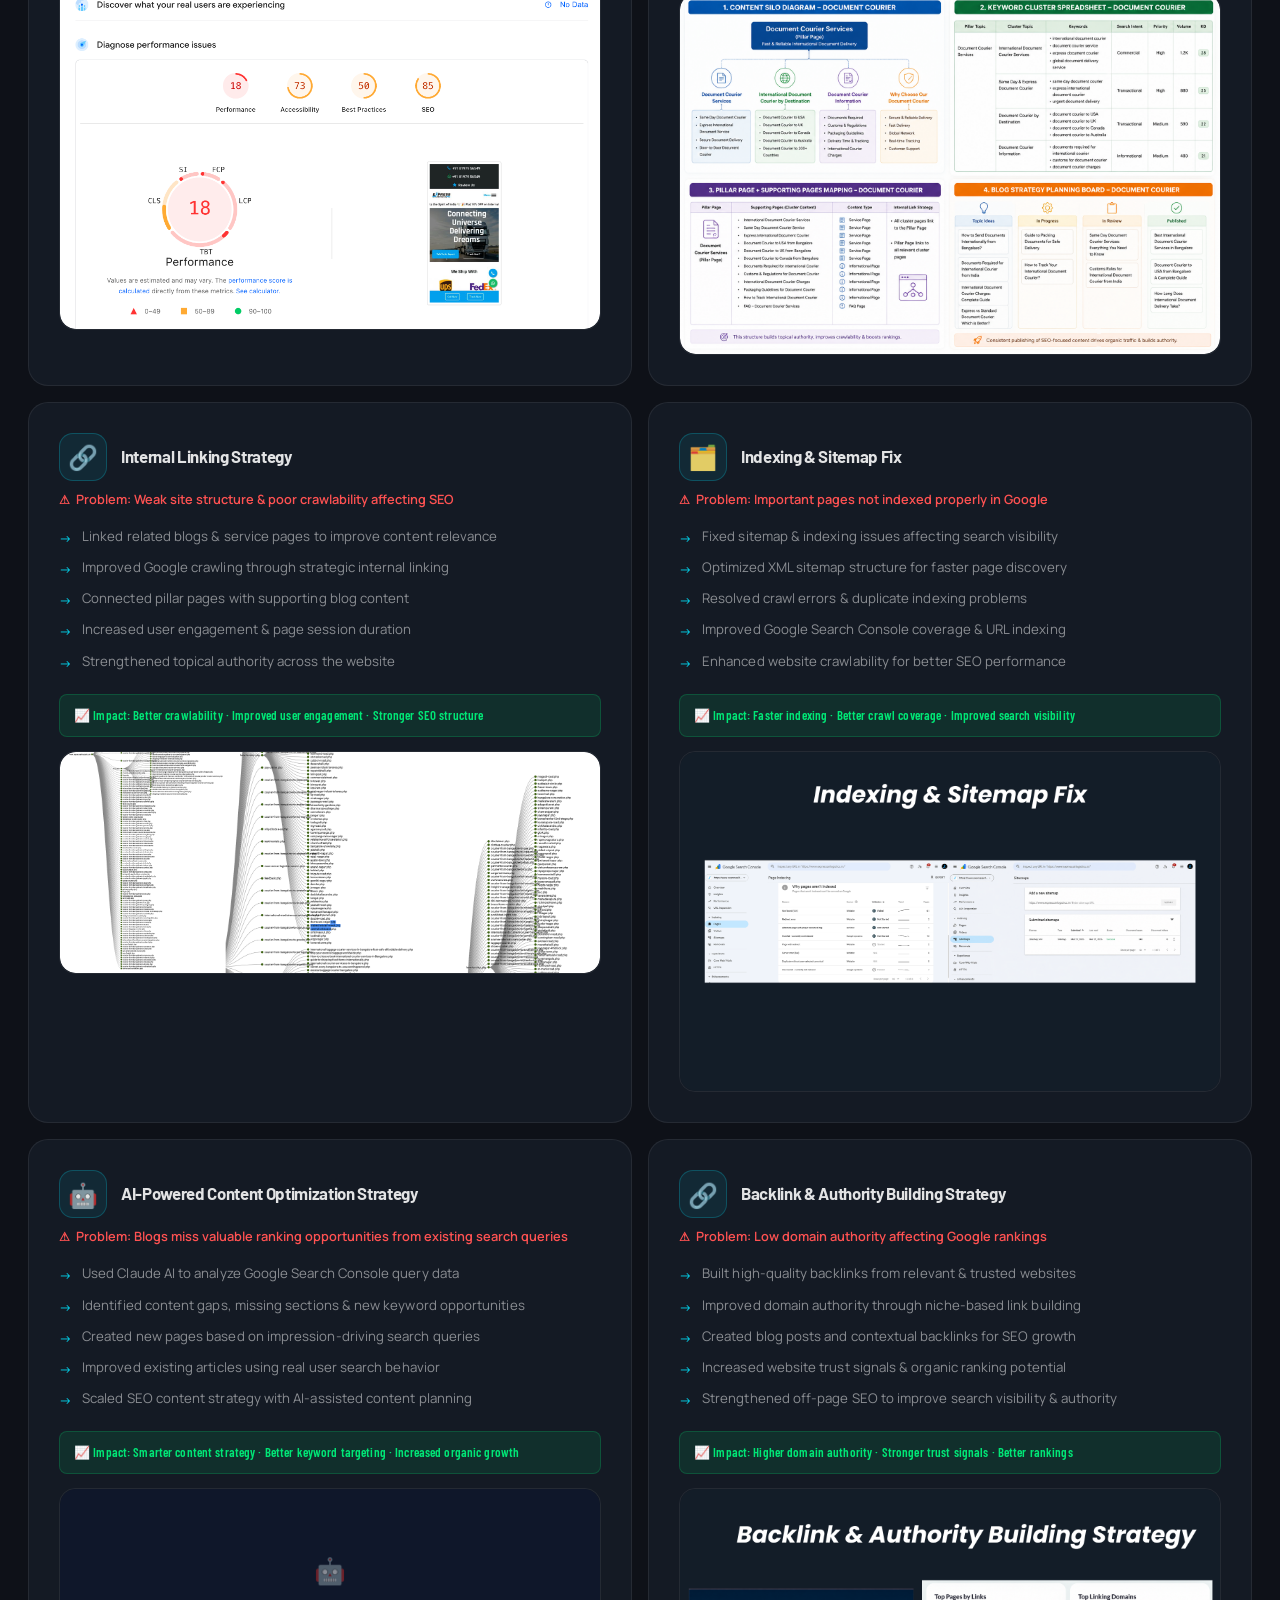
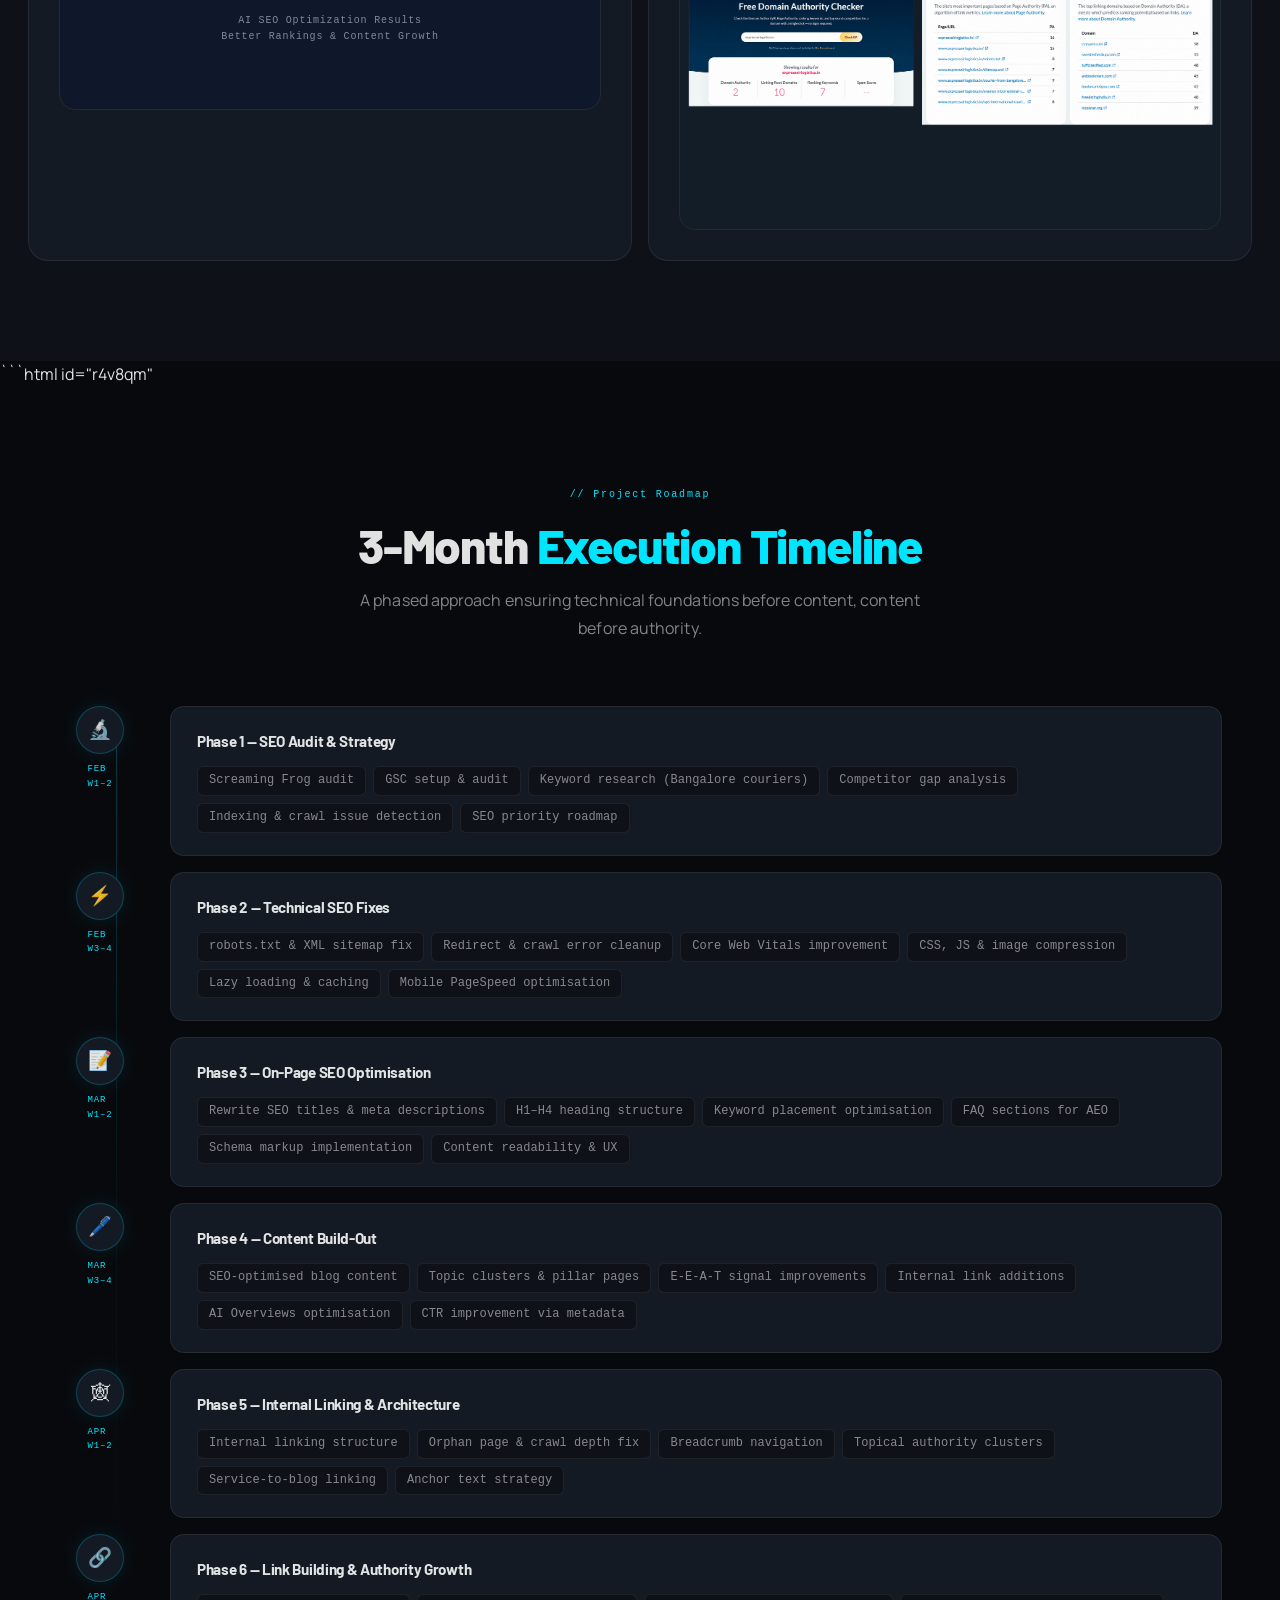
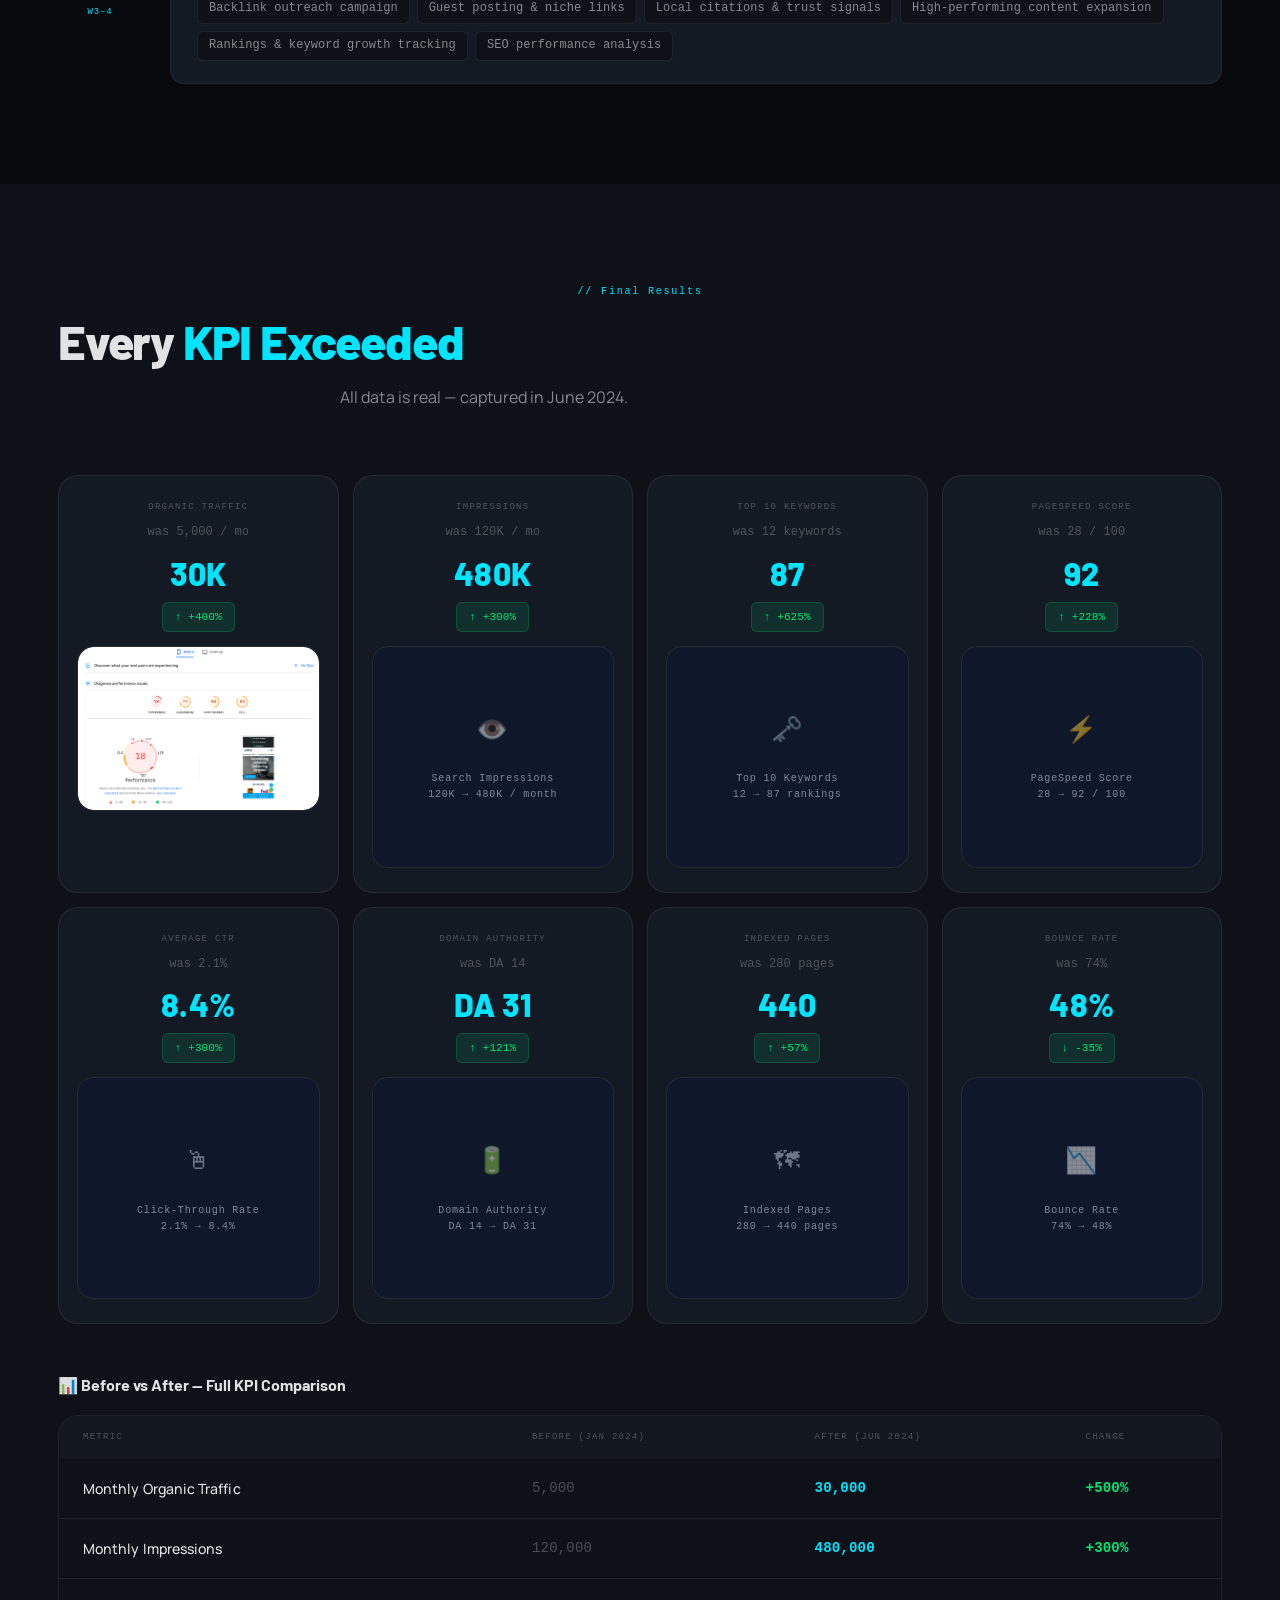
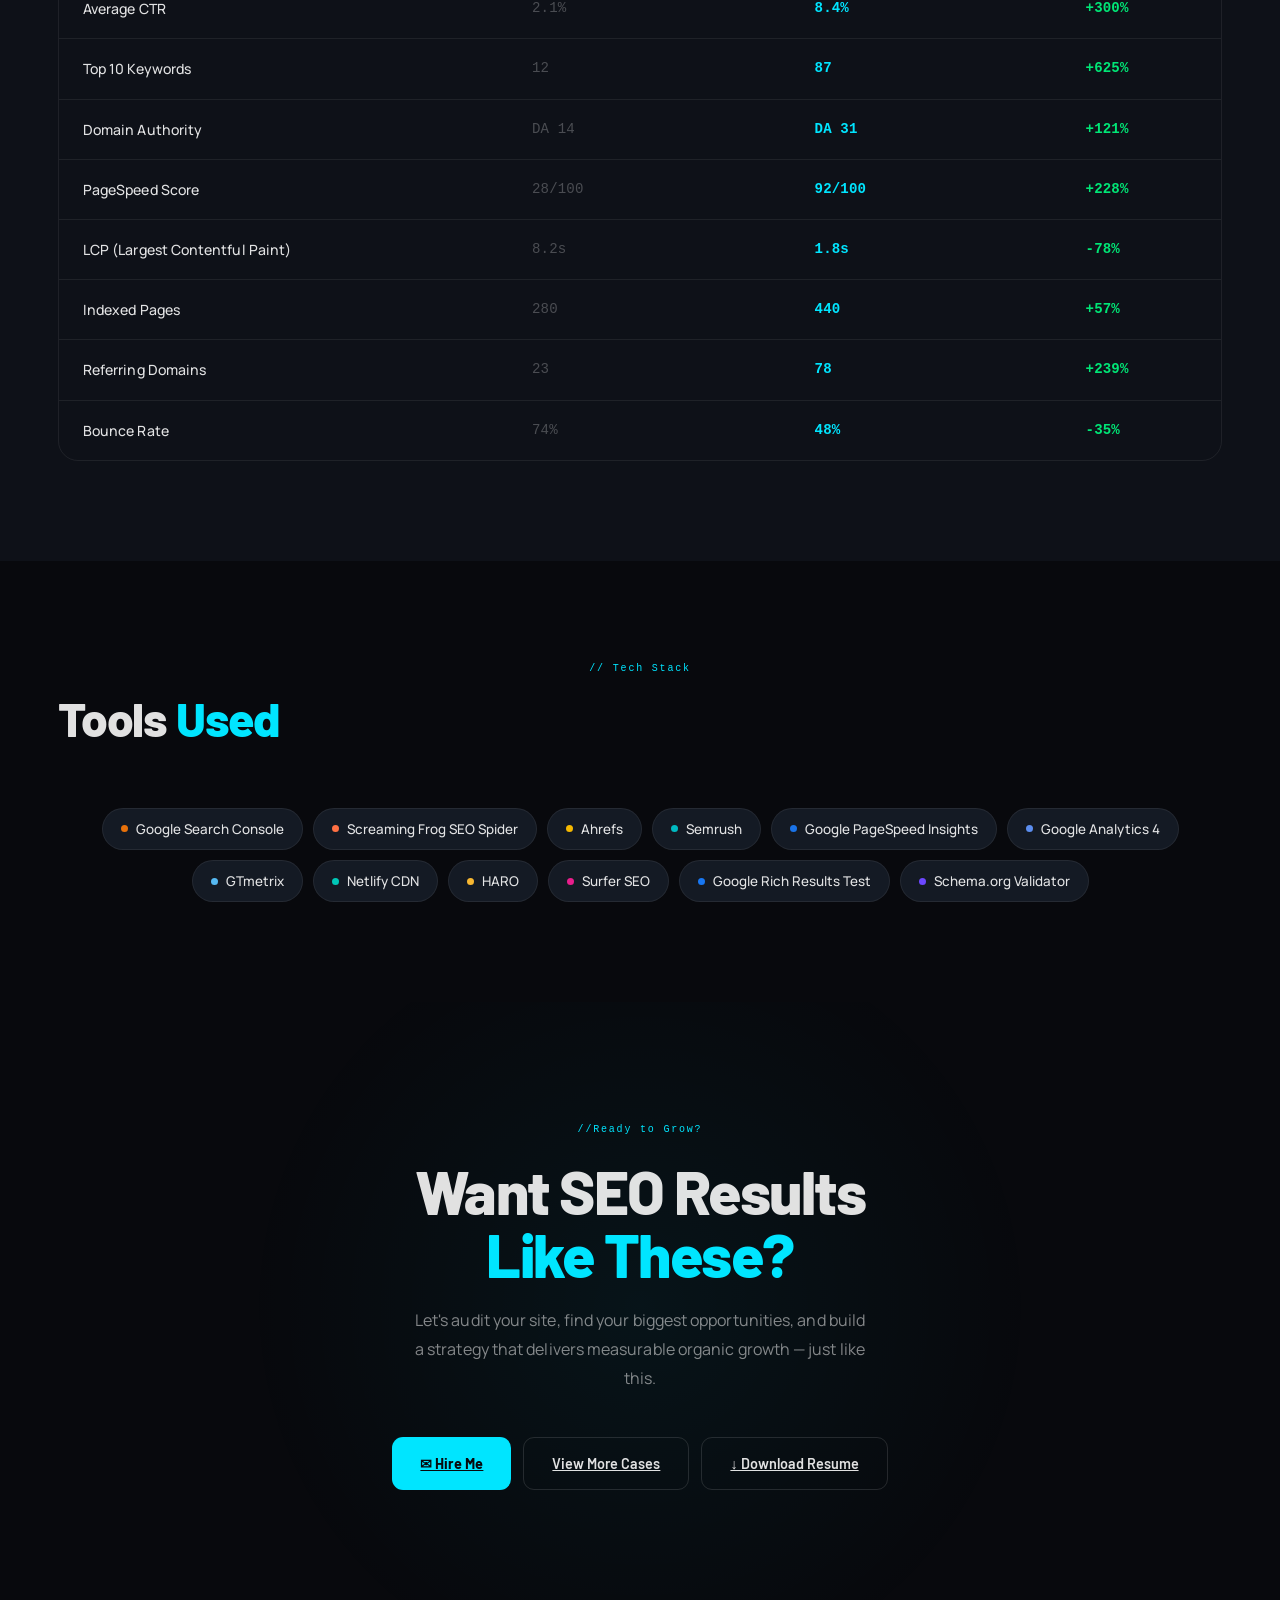
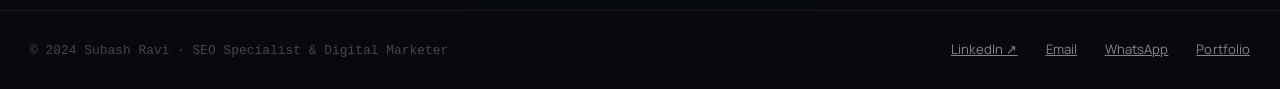
==== commit 64377ca2: "Update seo-case-study-1.html" ====
--- a/seo-case-study-1.html
+++ b/seo-case-study-1.html
@@ -1043,7 +1043,7 @@
     ============================================================ -->
 <section class="section alt" id="strategy">
 <div class="container">
-<div class="section-head fade-up">
+<div class="section-head fade-up" style="text-align:center;>
 <div class="section-label">Execution Strategy</div>
 <h2 class="sec-title">6 Pillars of <span class="cyan">SEO Execution</span></h2>
 <p class="sec-sub">Each pillar targeted a specific weakness from the audit.</p>
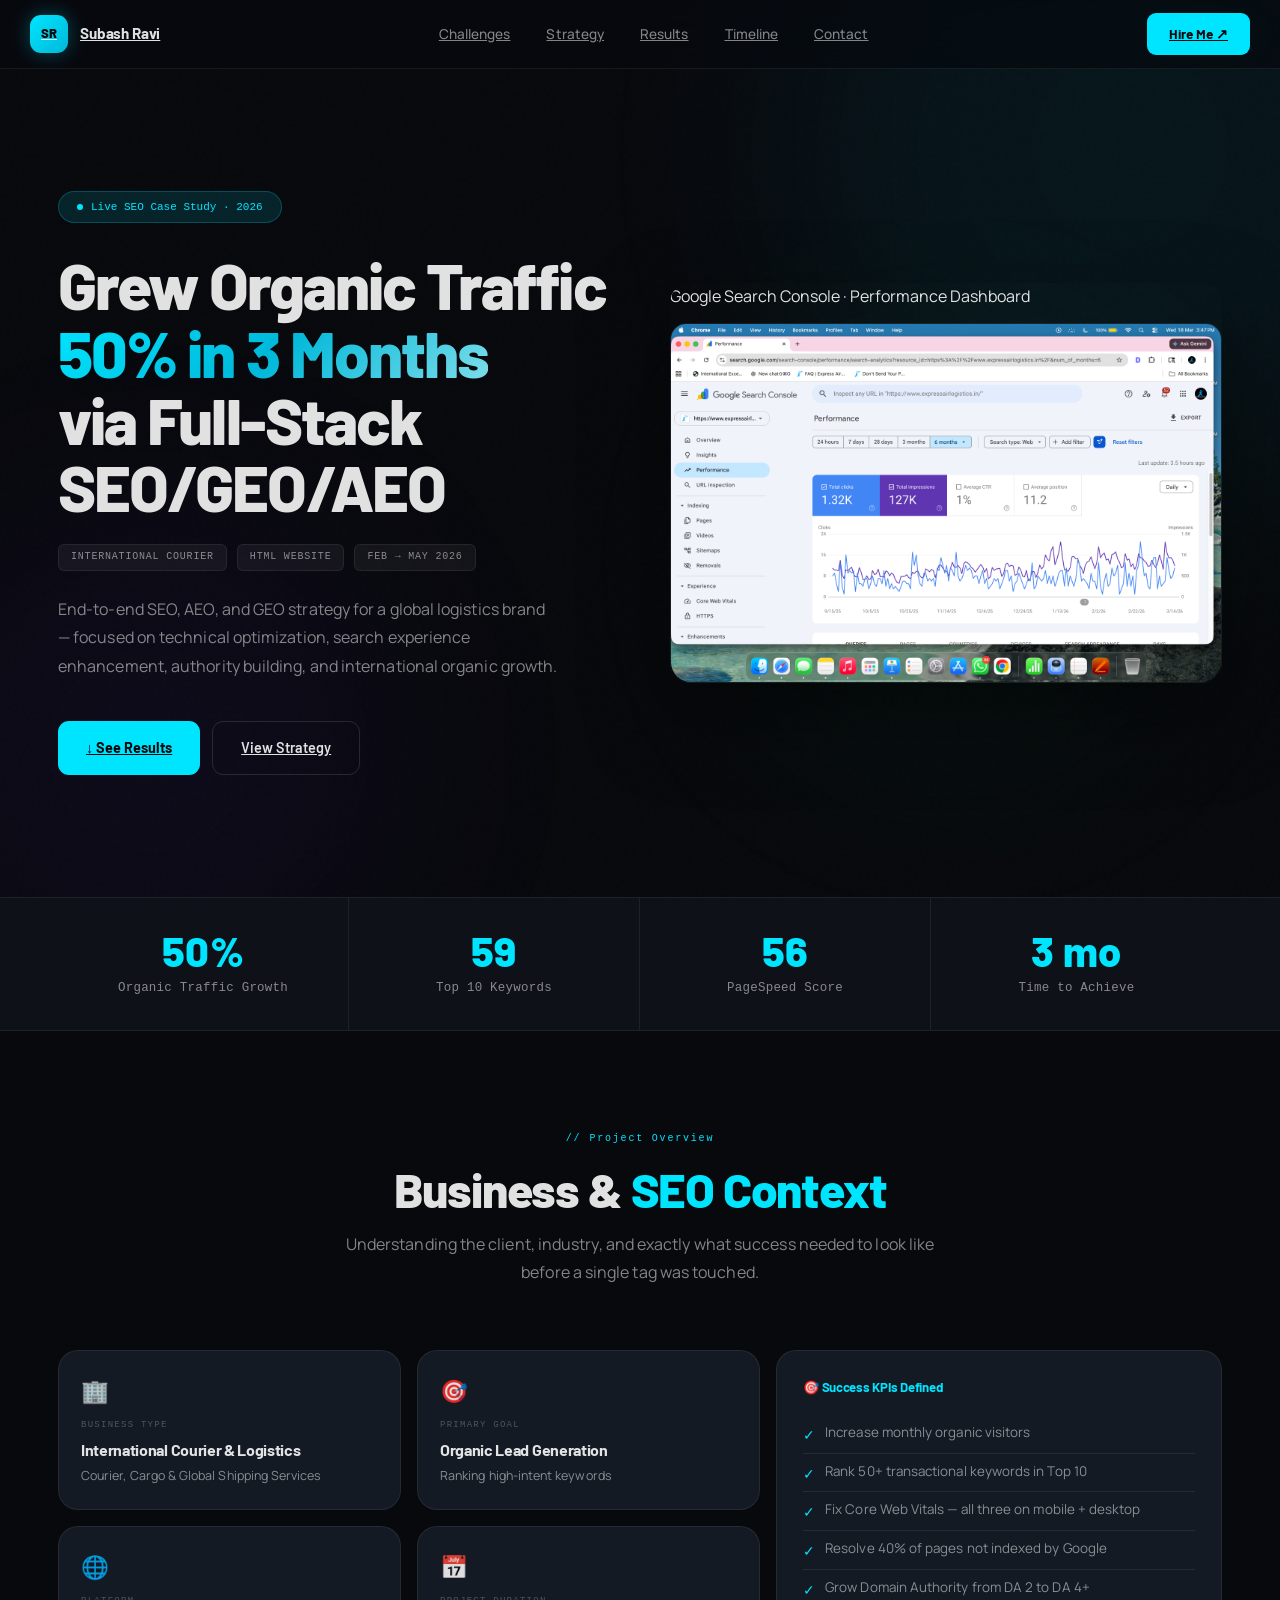
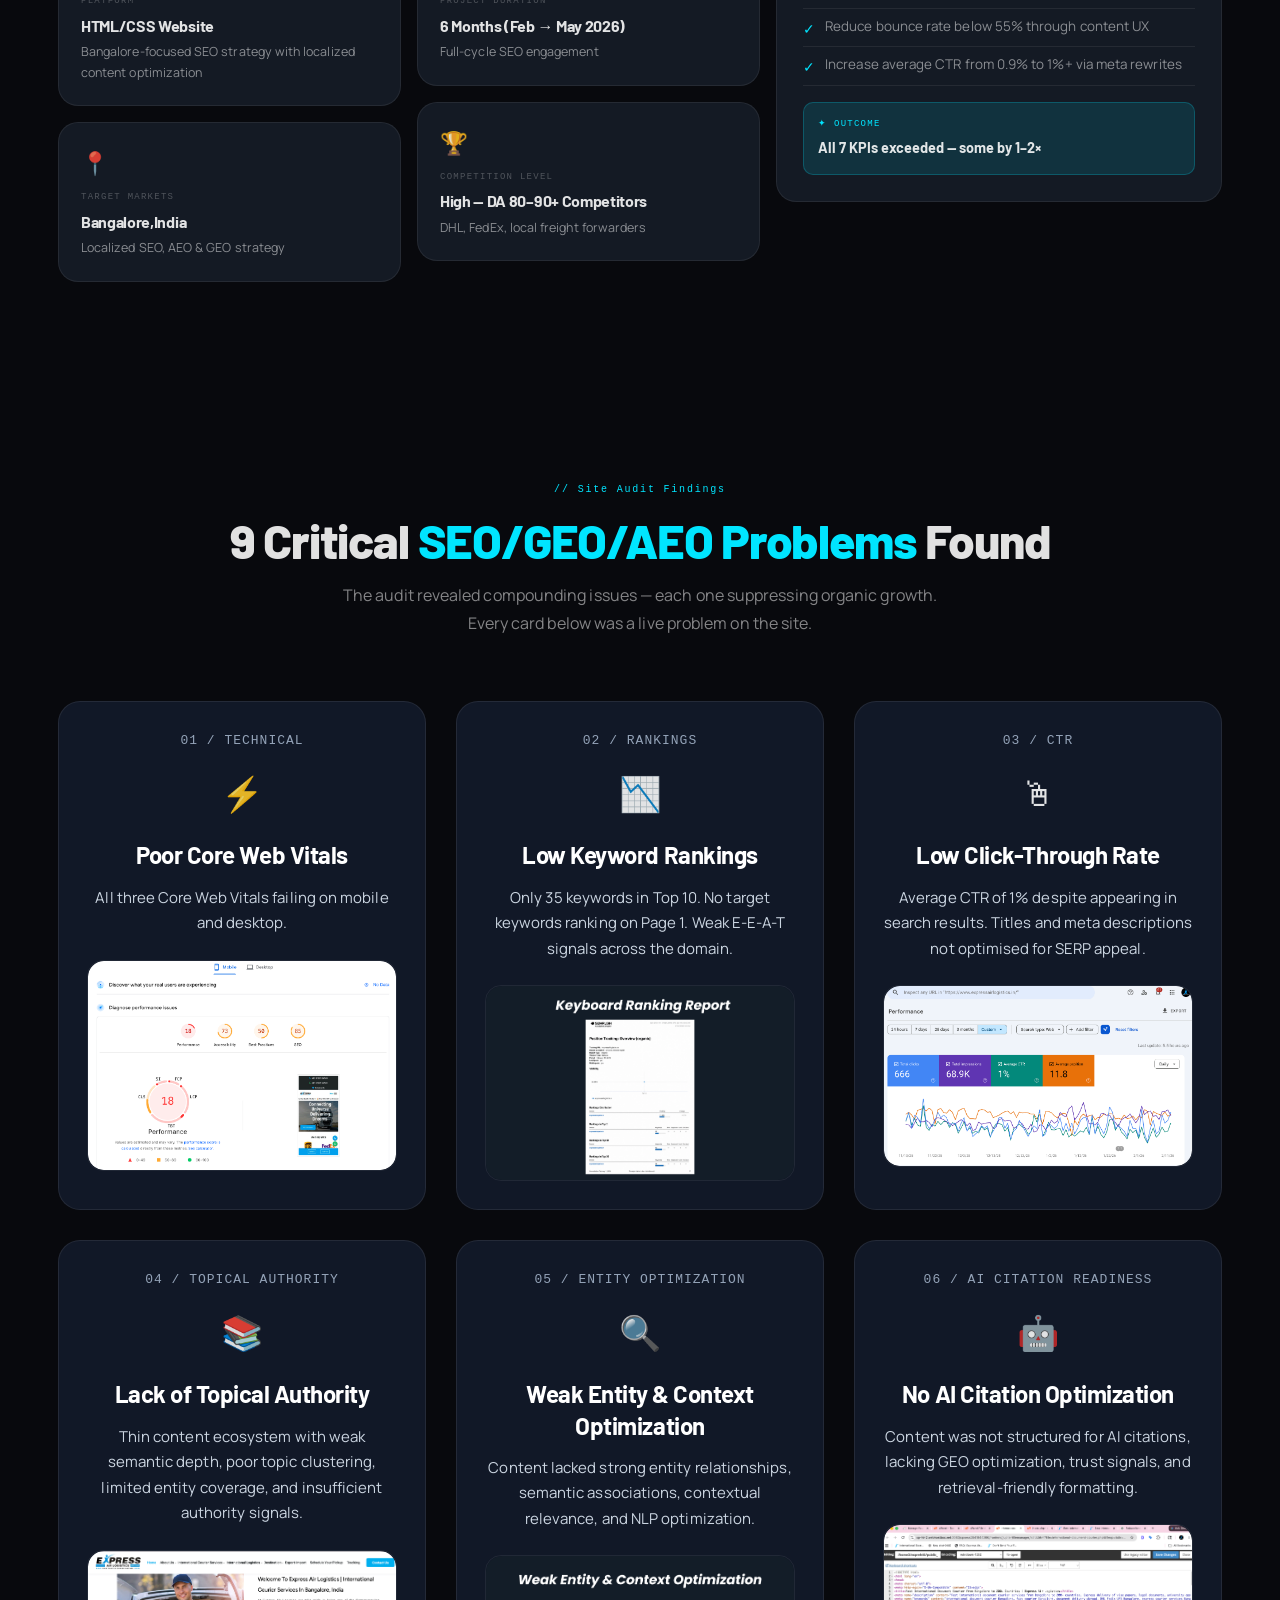
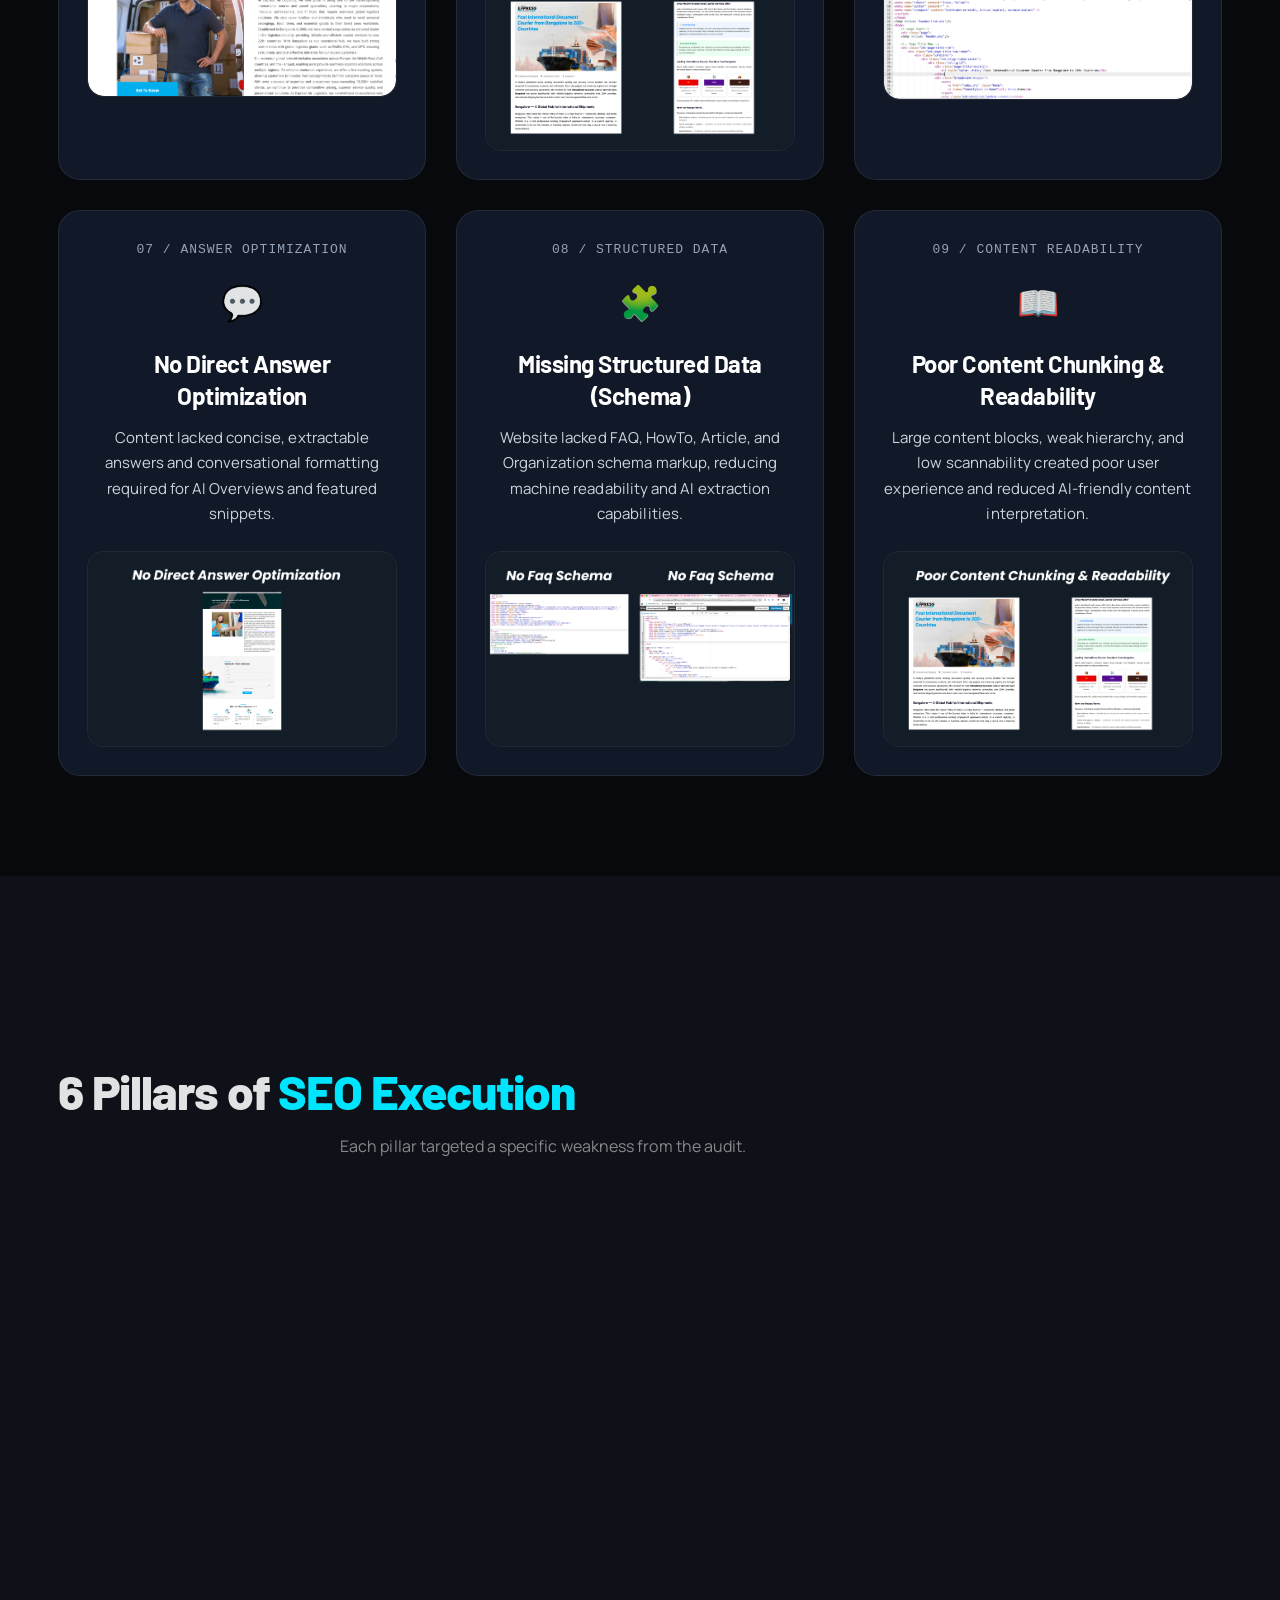
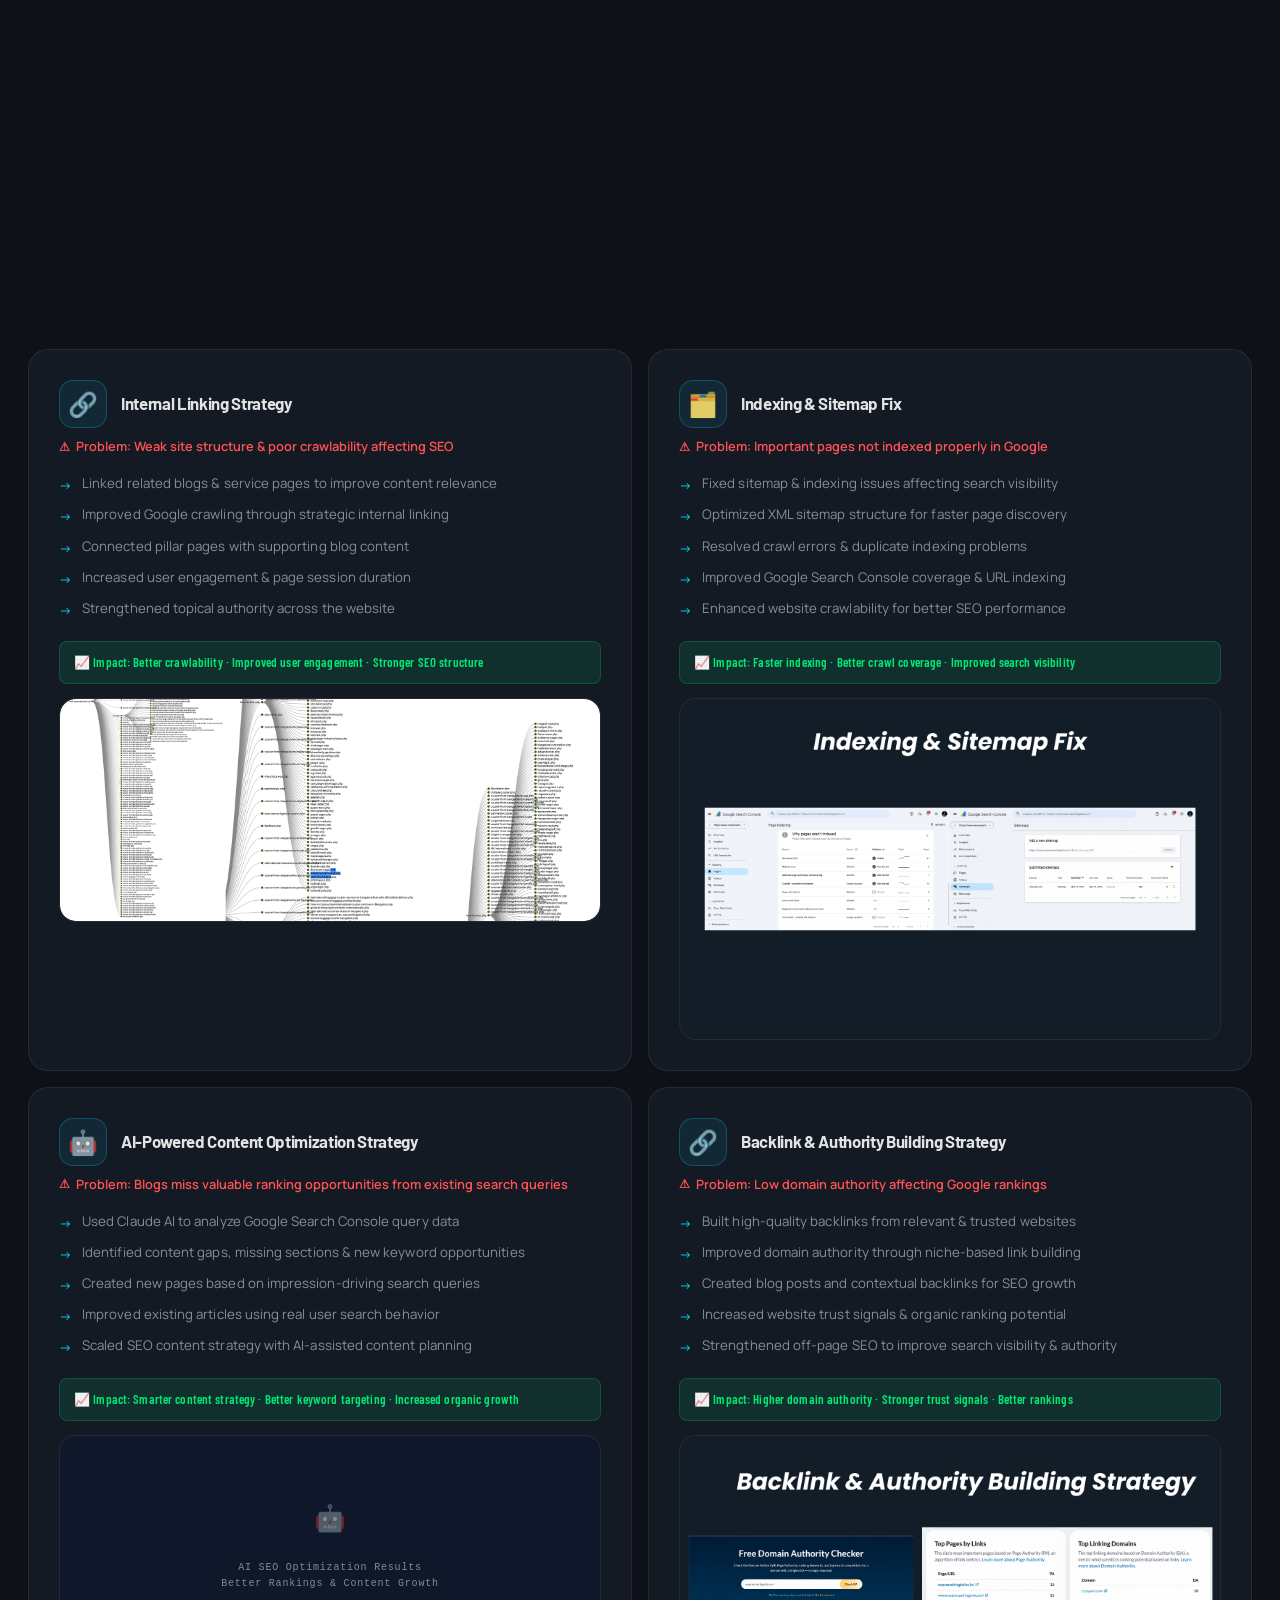
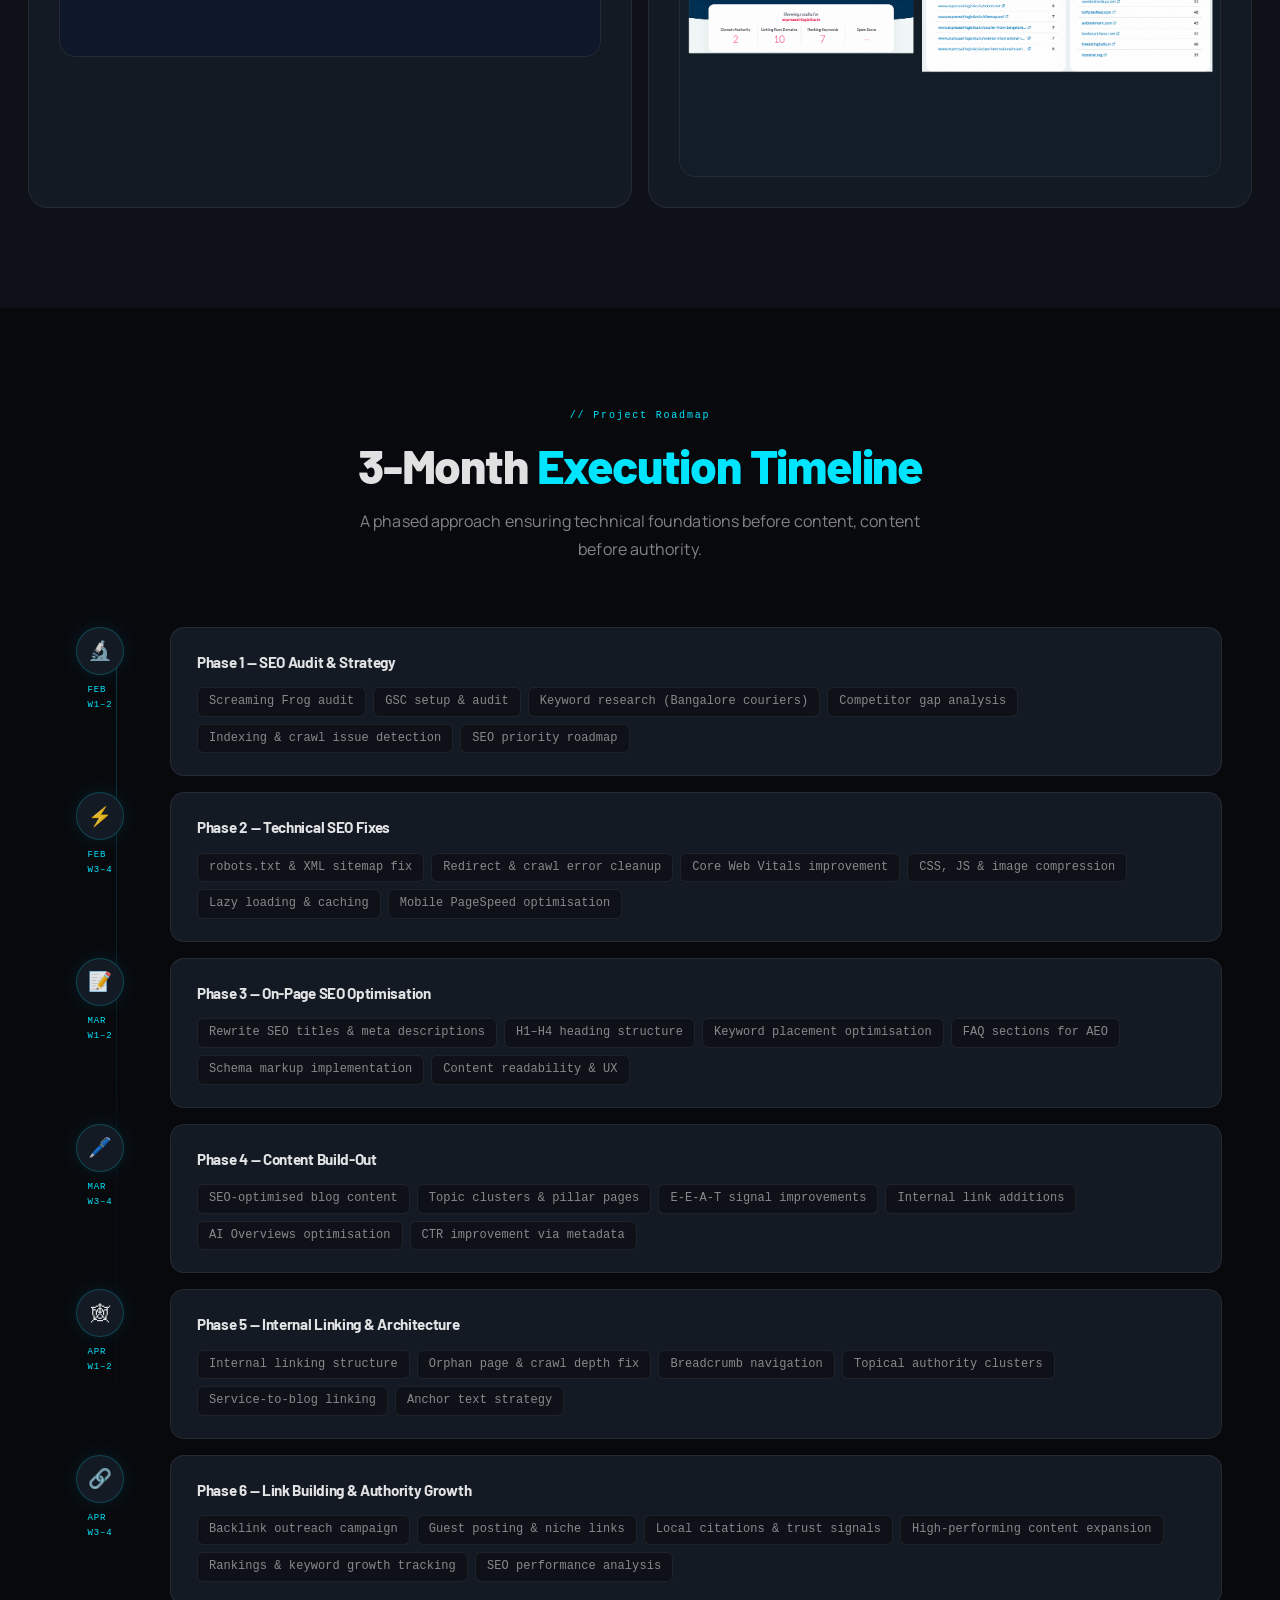
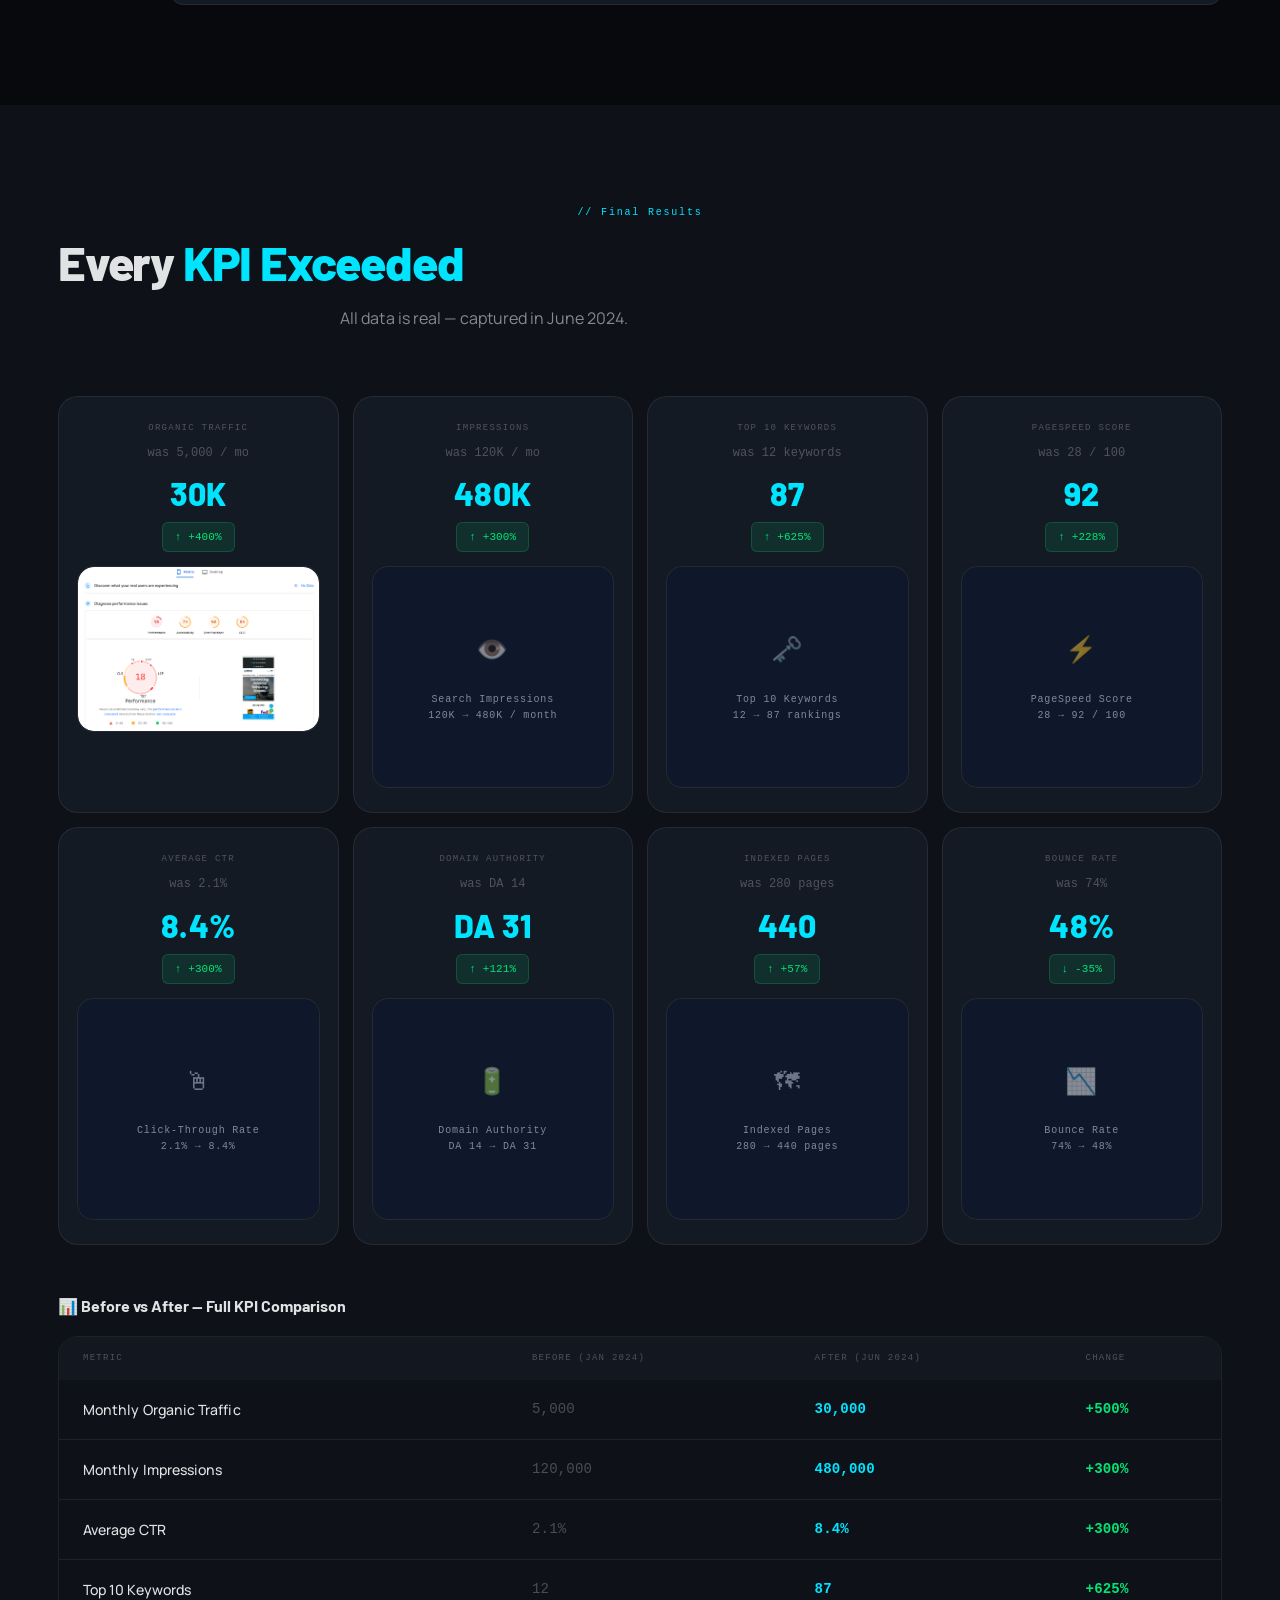
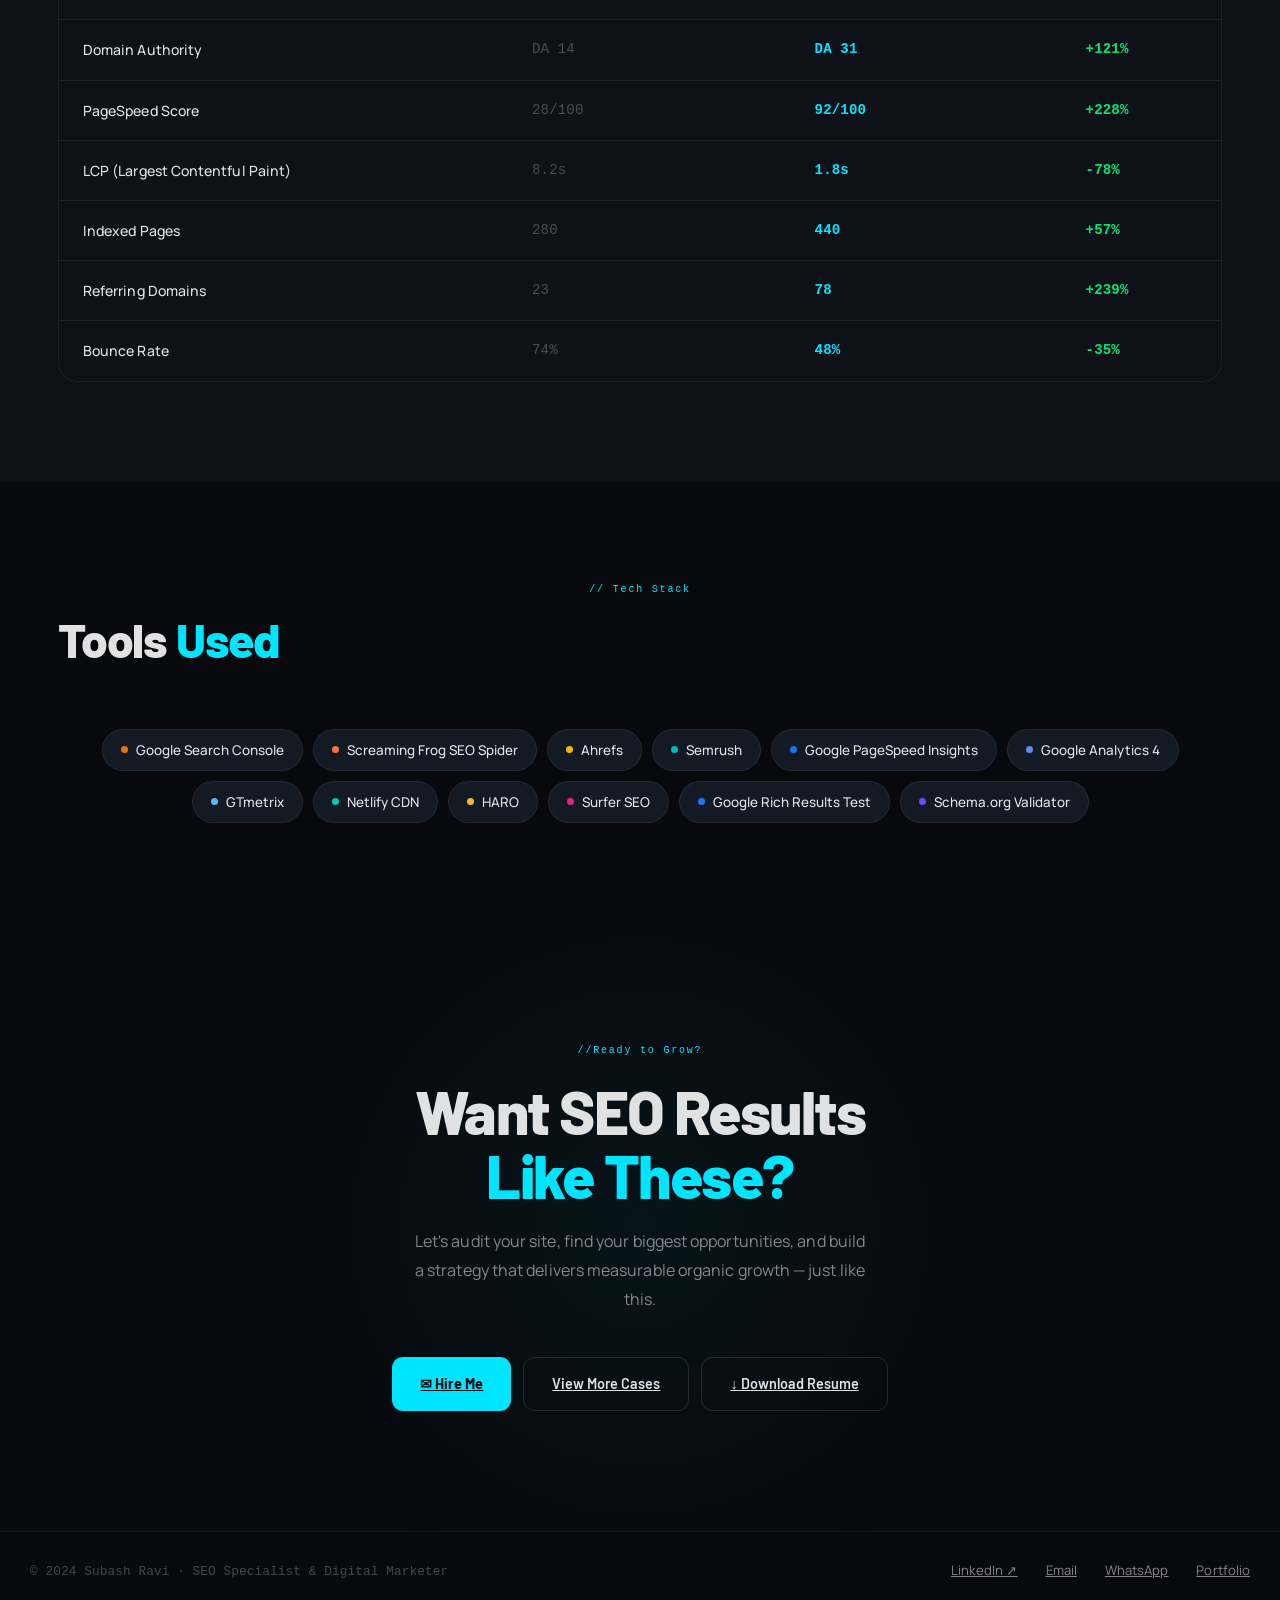
==== commit 9d1cc853: "Update seo-case-study-1.html" ====
--- a/seo-case-study-1.html
+++ b/seo-case-study-1.html
@@ -647,9 +647,7 @@
 </div>
 
 <!-- PROJECT CONTEXT -->
-Use this updated code:
-
-```html id="8gq2xk"
+ 
 <section class="section" id="overview">
 <div class="container">
 
@@ -668,7 +666,6 @@
 </p>
 
 </div>
-```
 
 <div class="context-grid fade-up">
 <div class="ctx-col">
@@ -1393,7 +1390,6 @@
 </section>
 
 <!-- TIMELINE -->
-```html id="r4v8qm"
 <section class="section" id="timeline">
   <div class="container">
 
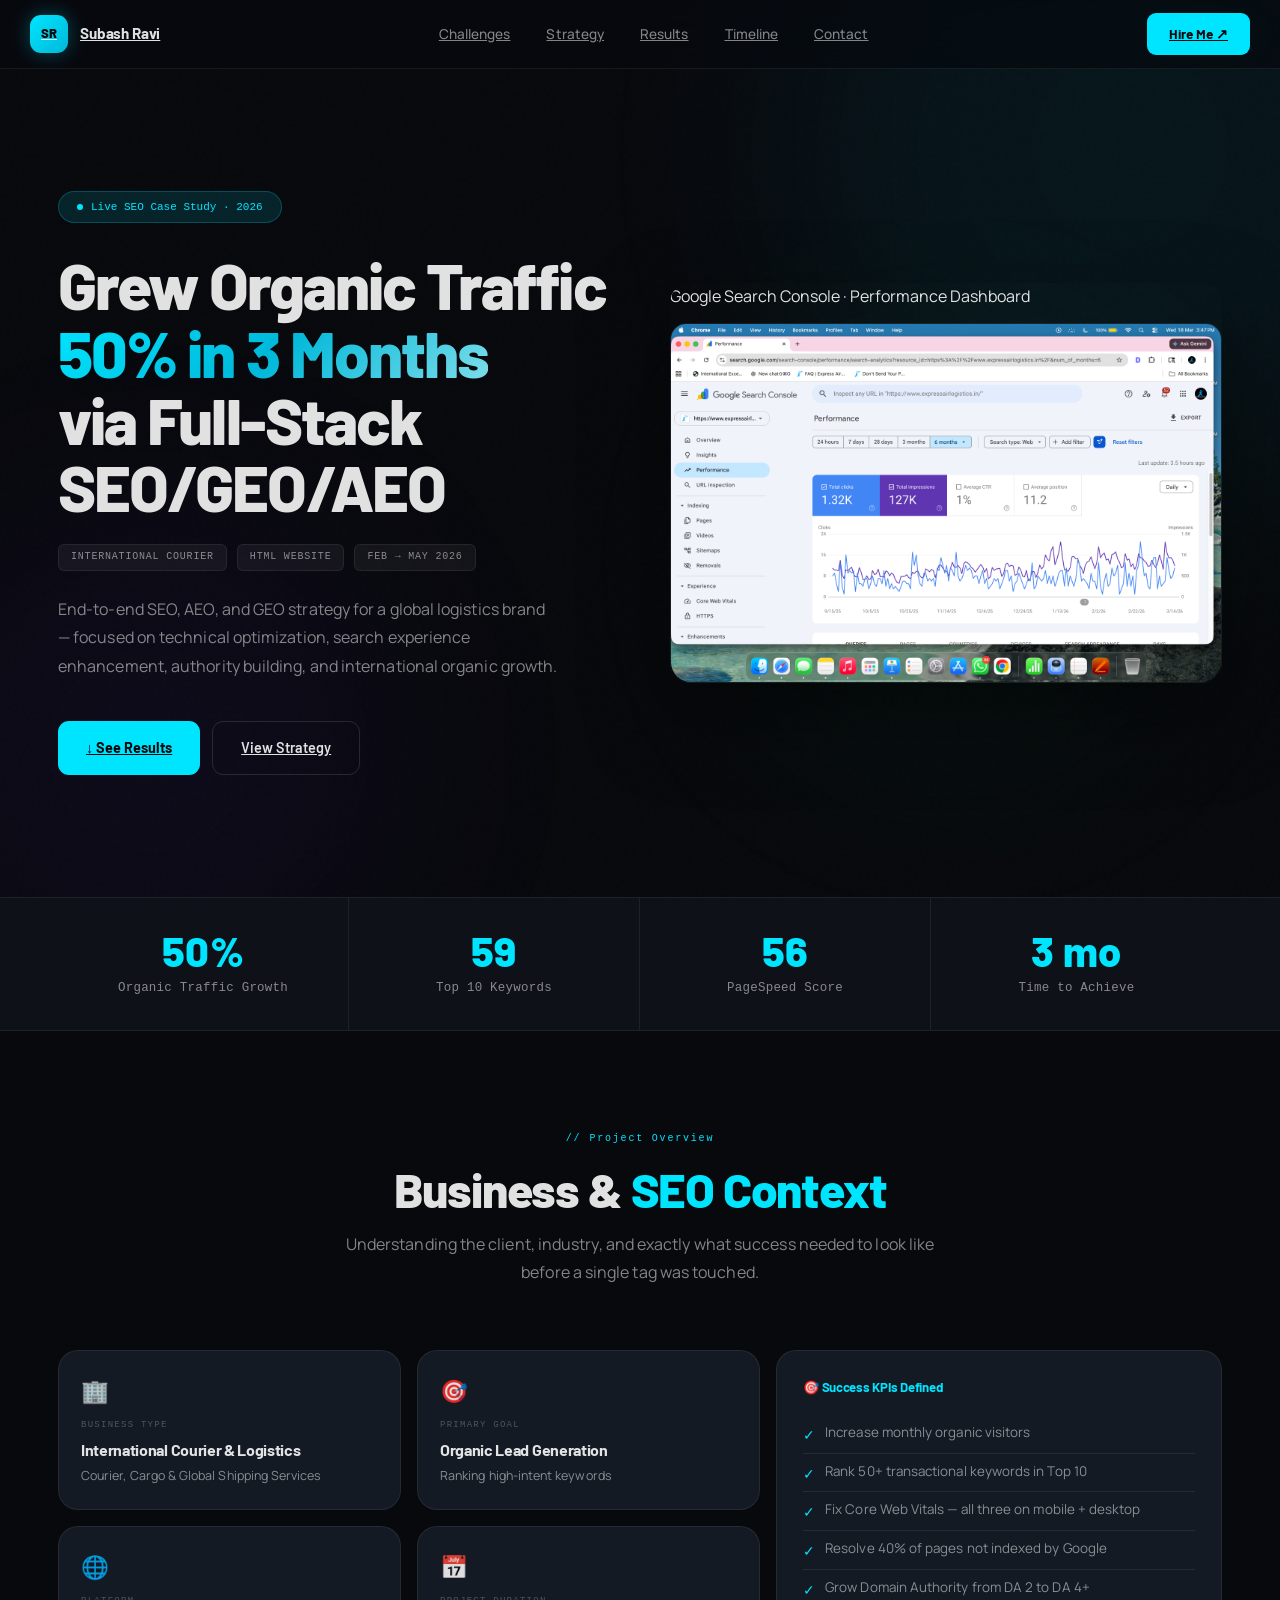
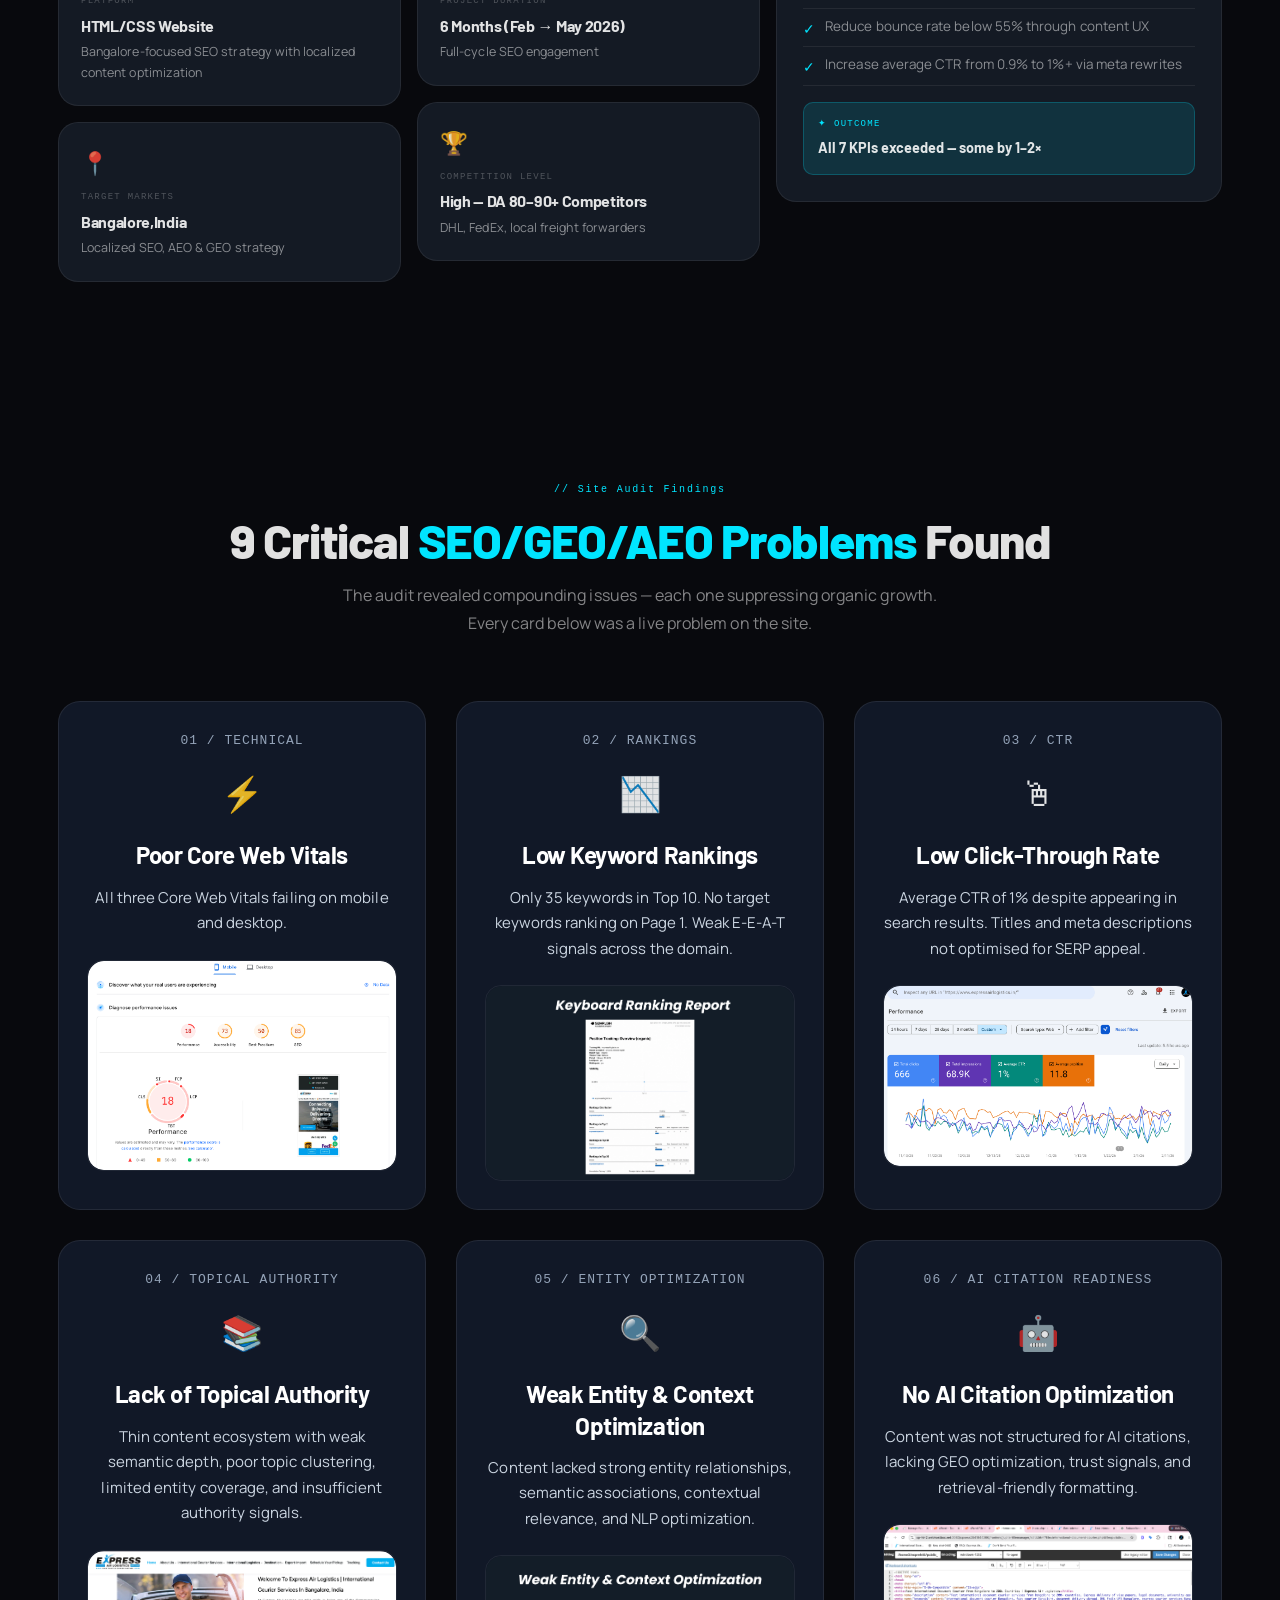
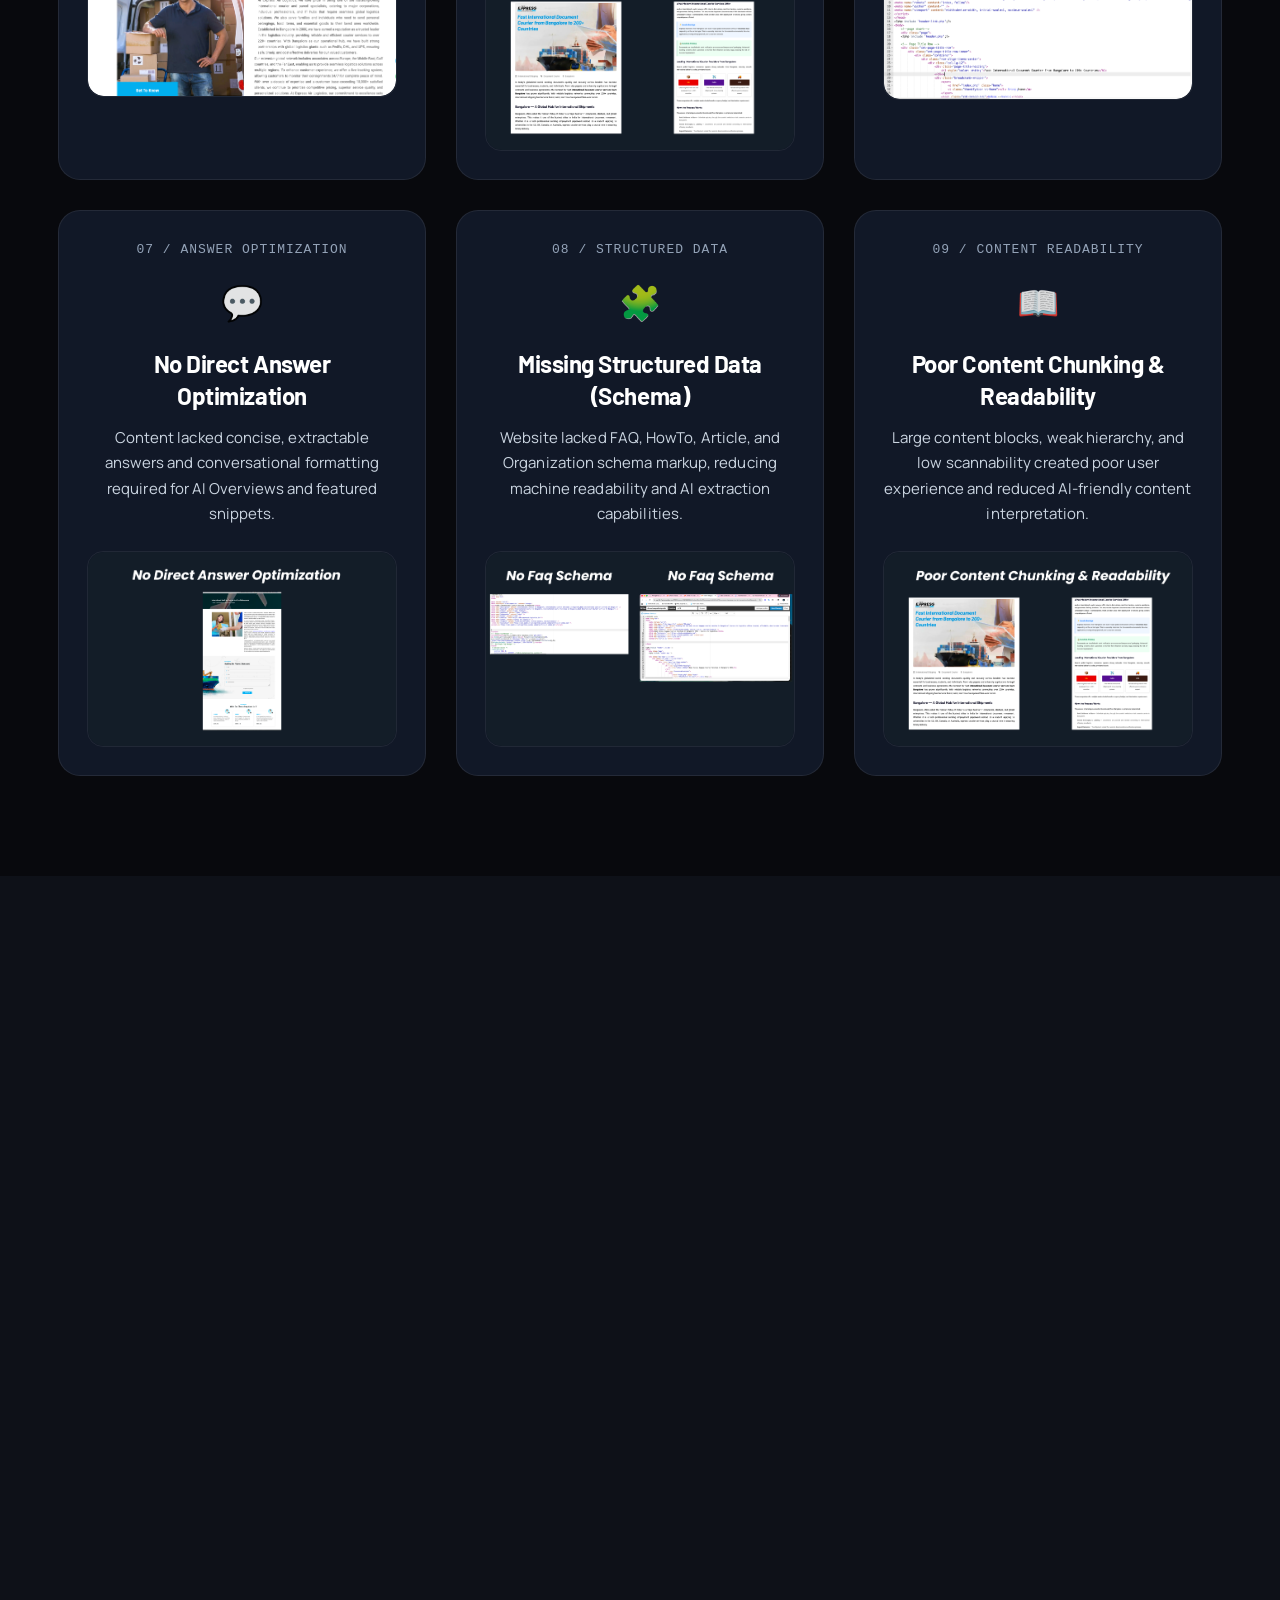
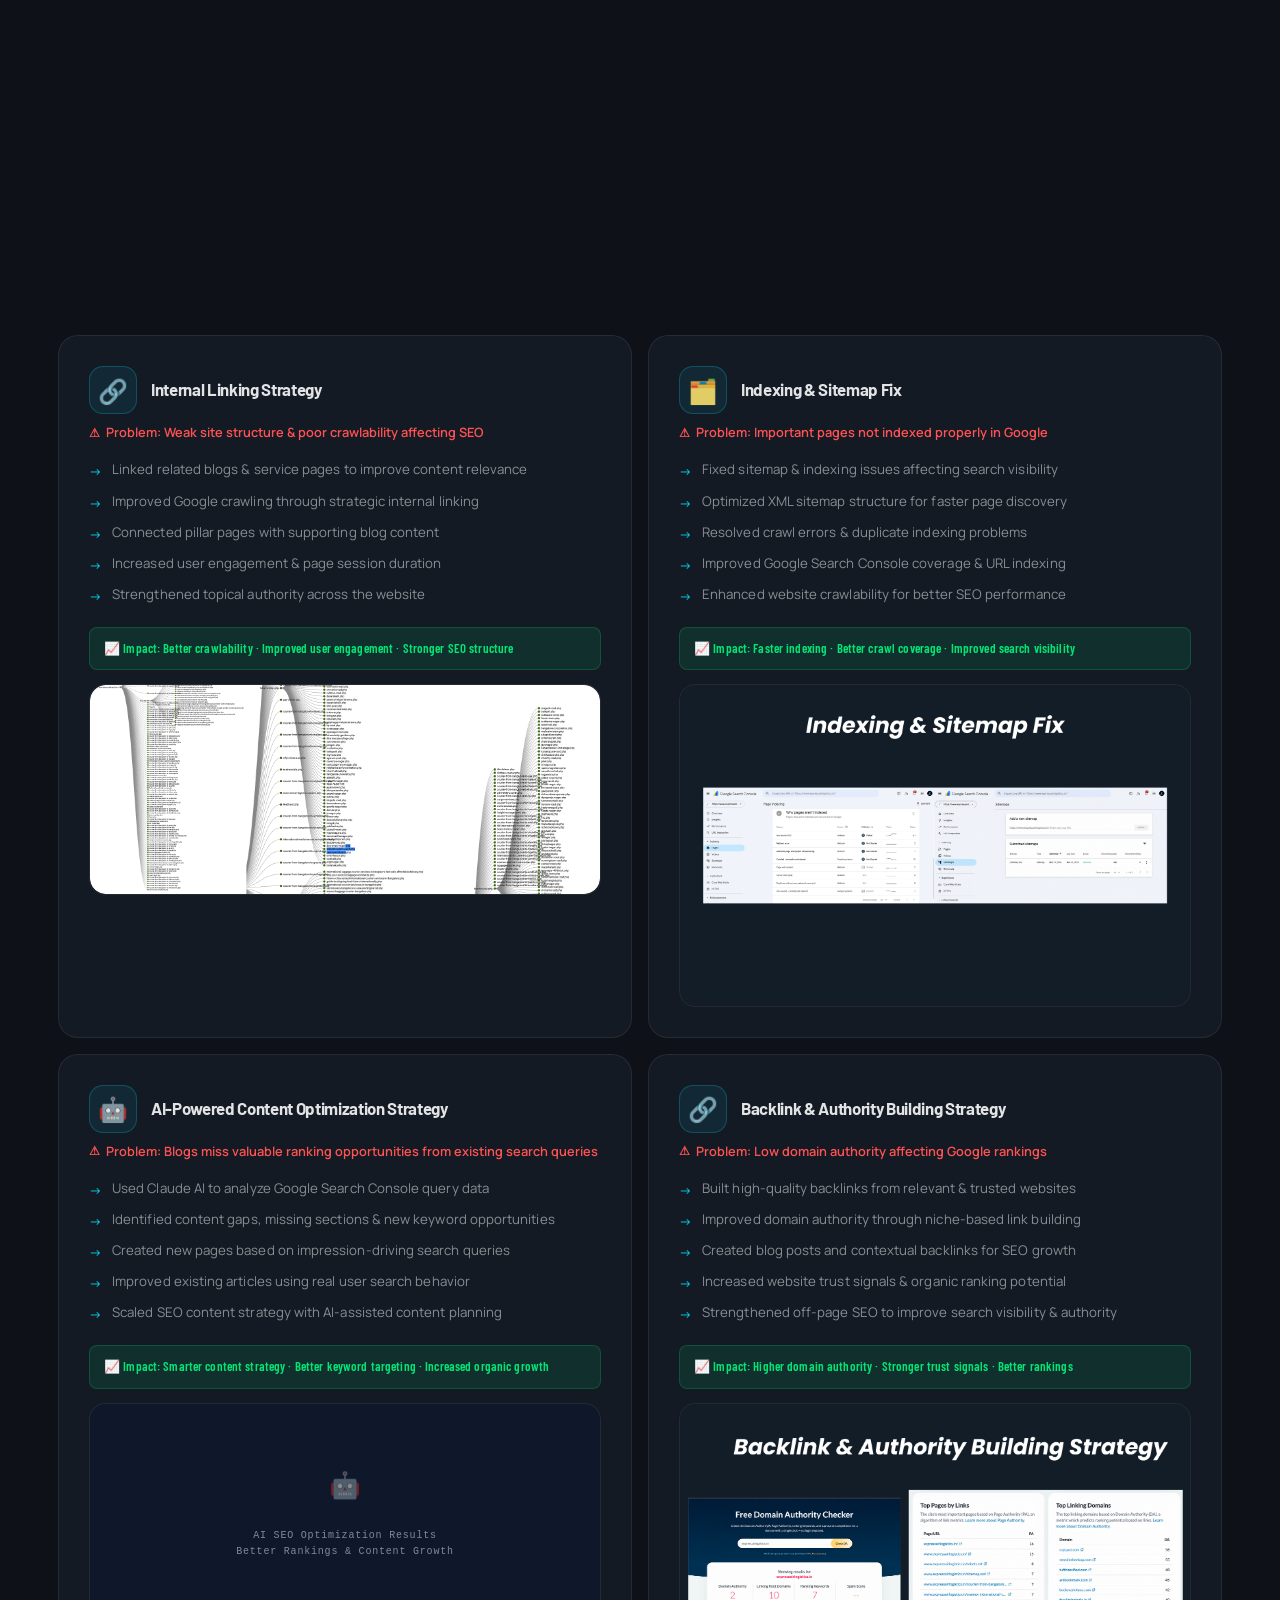
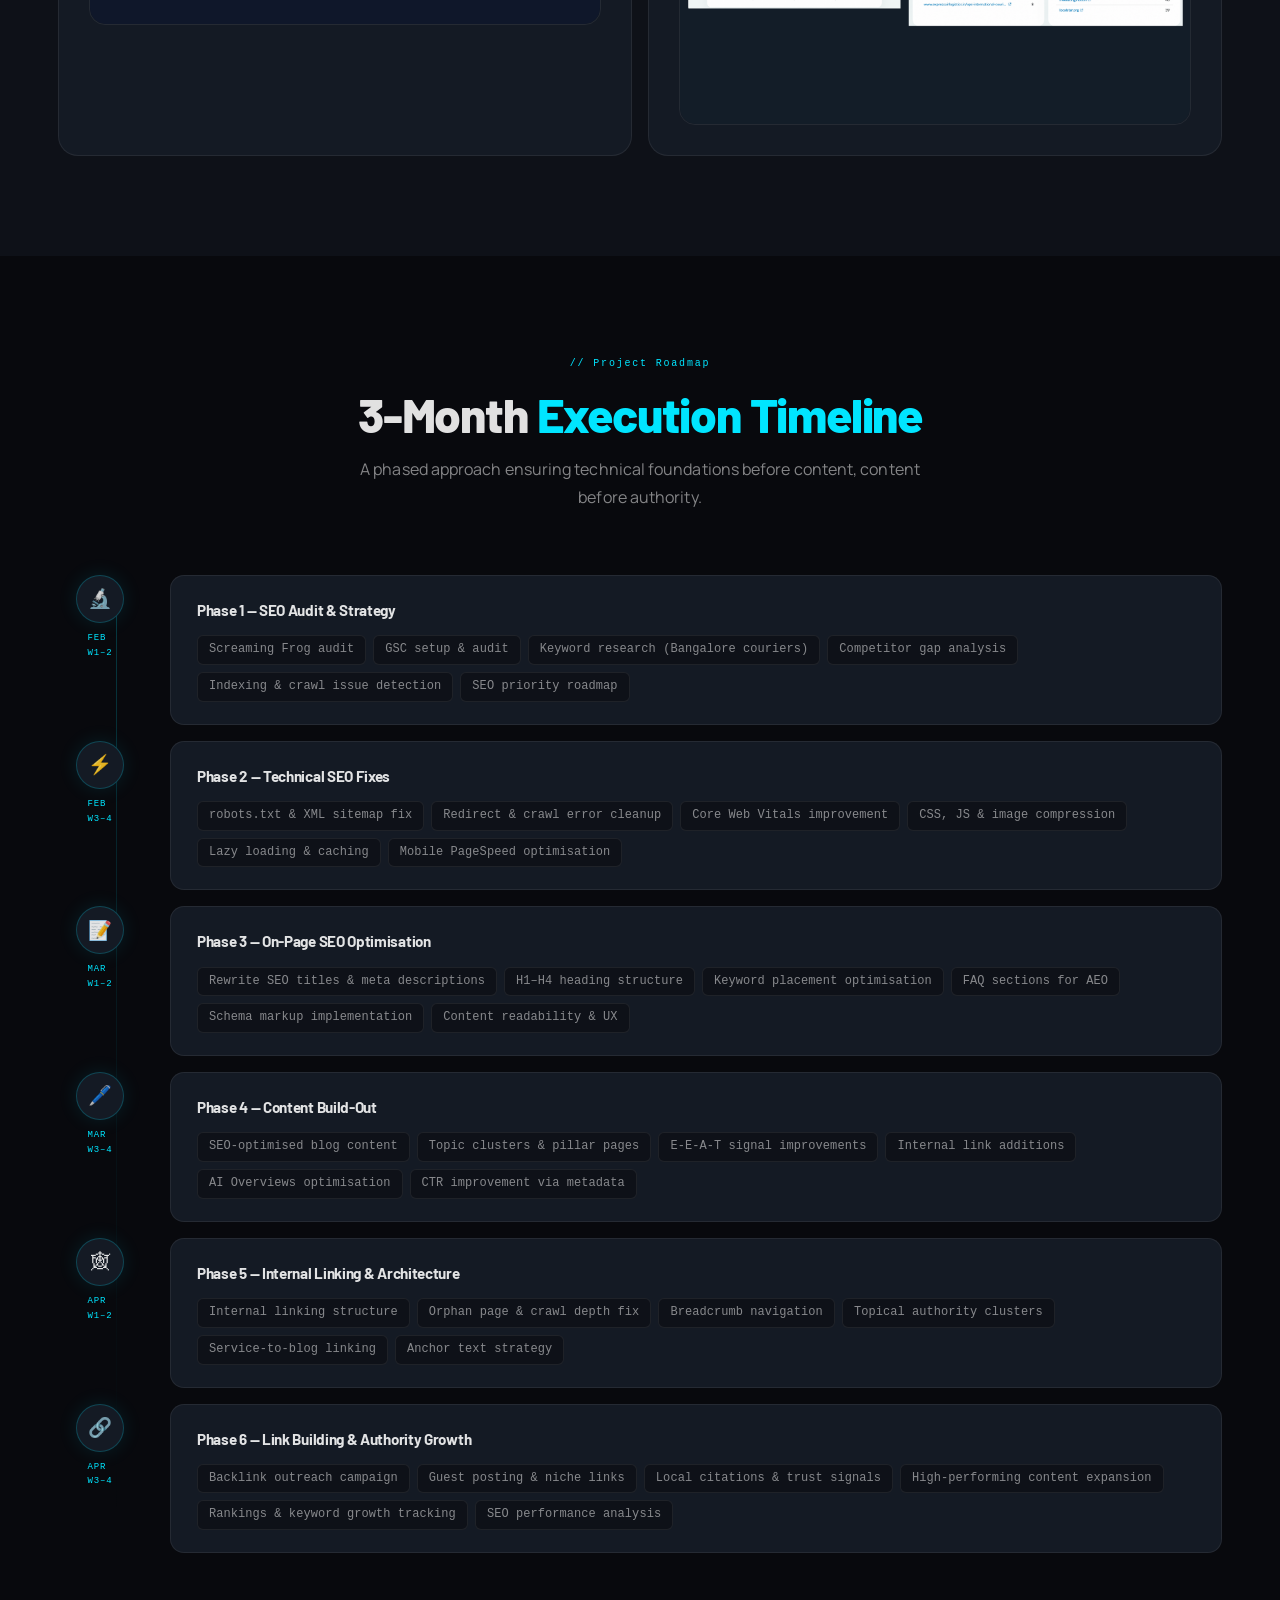
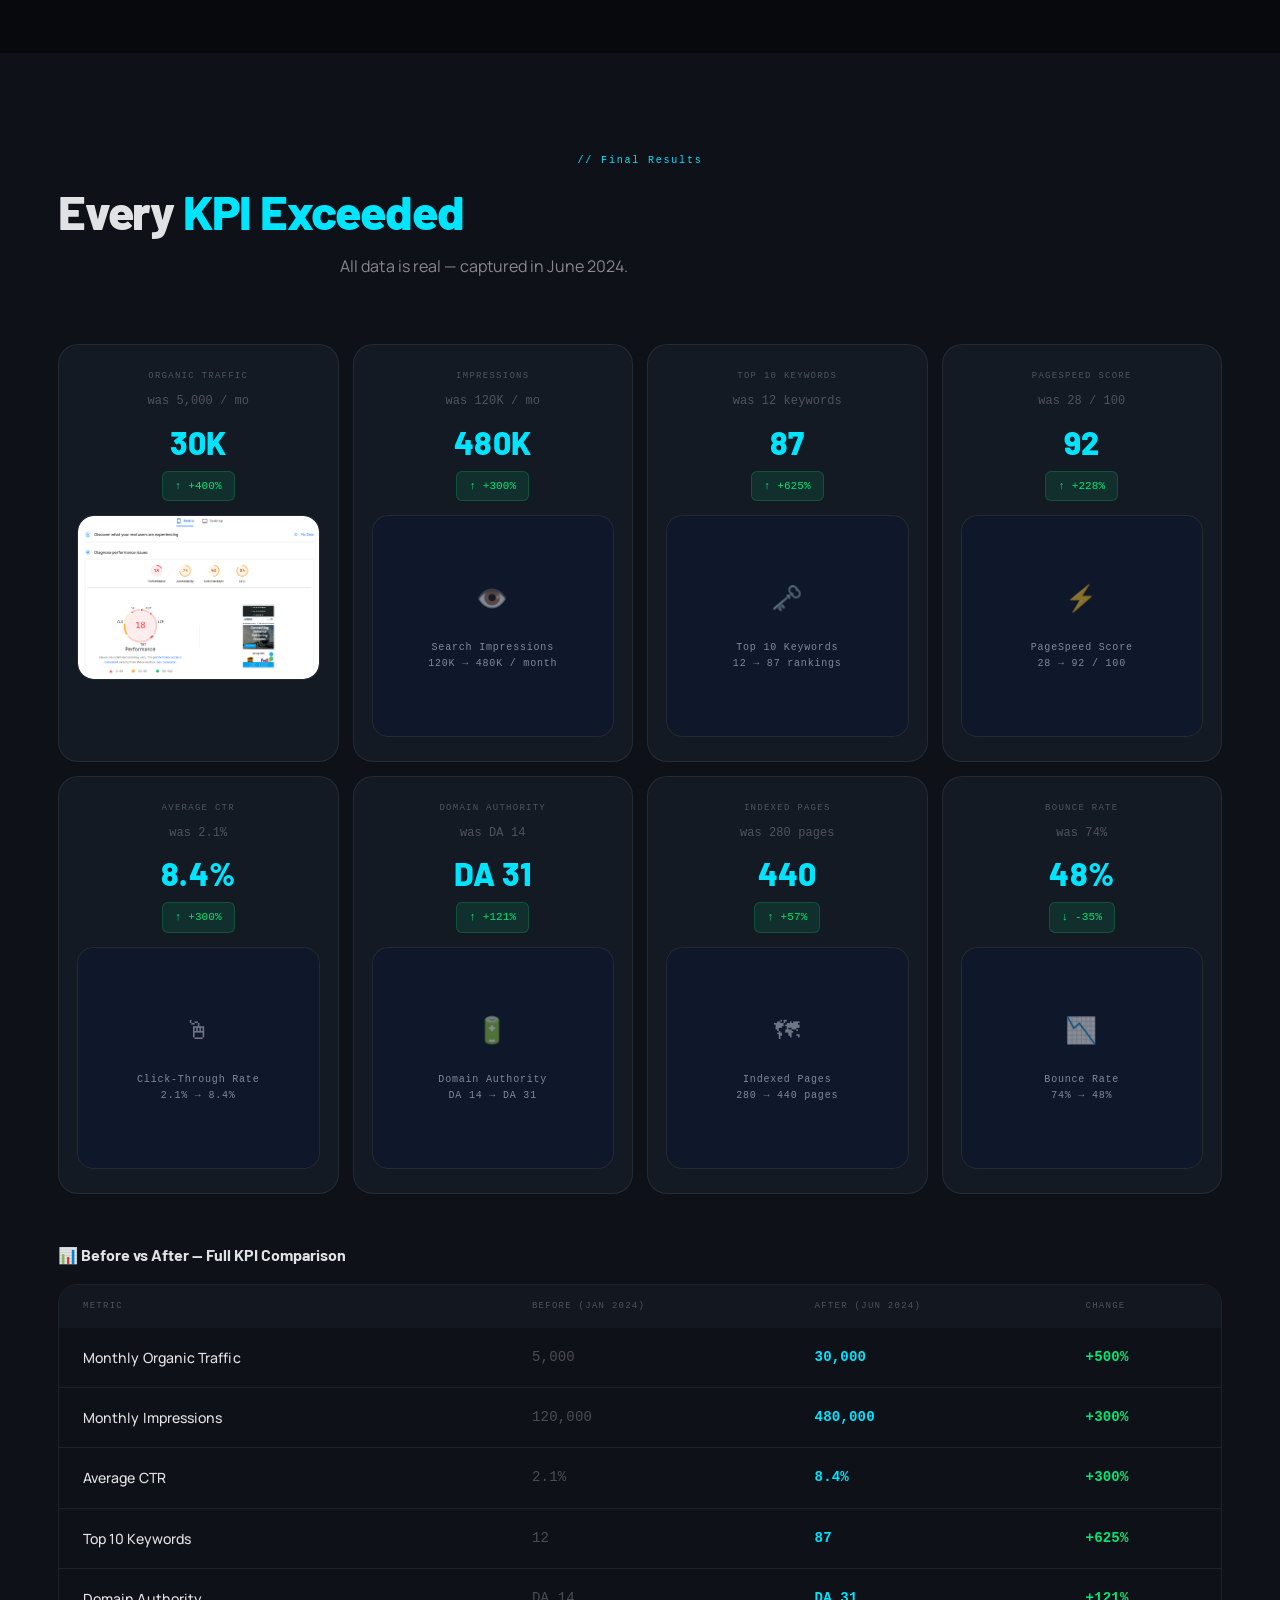
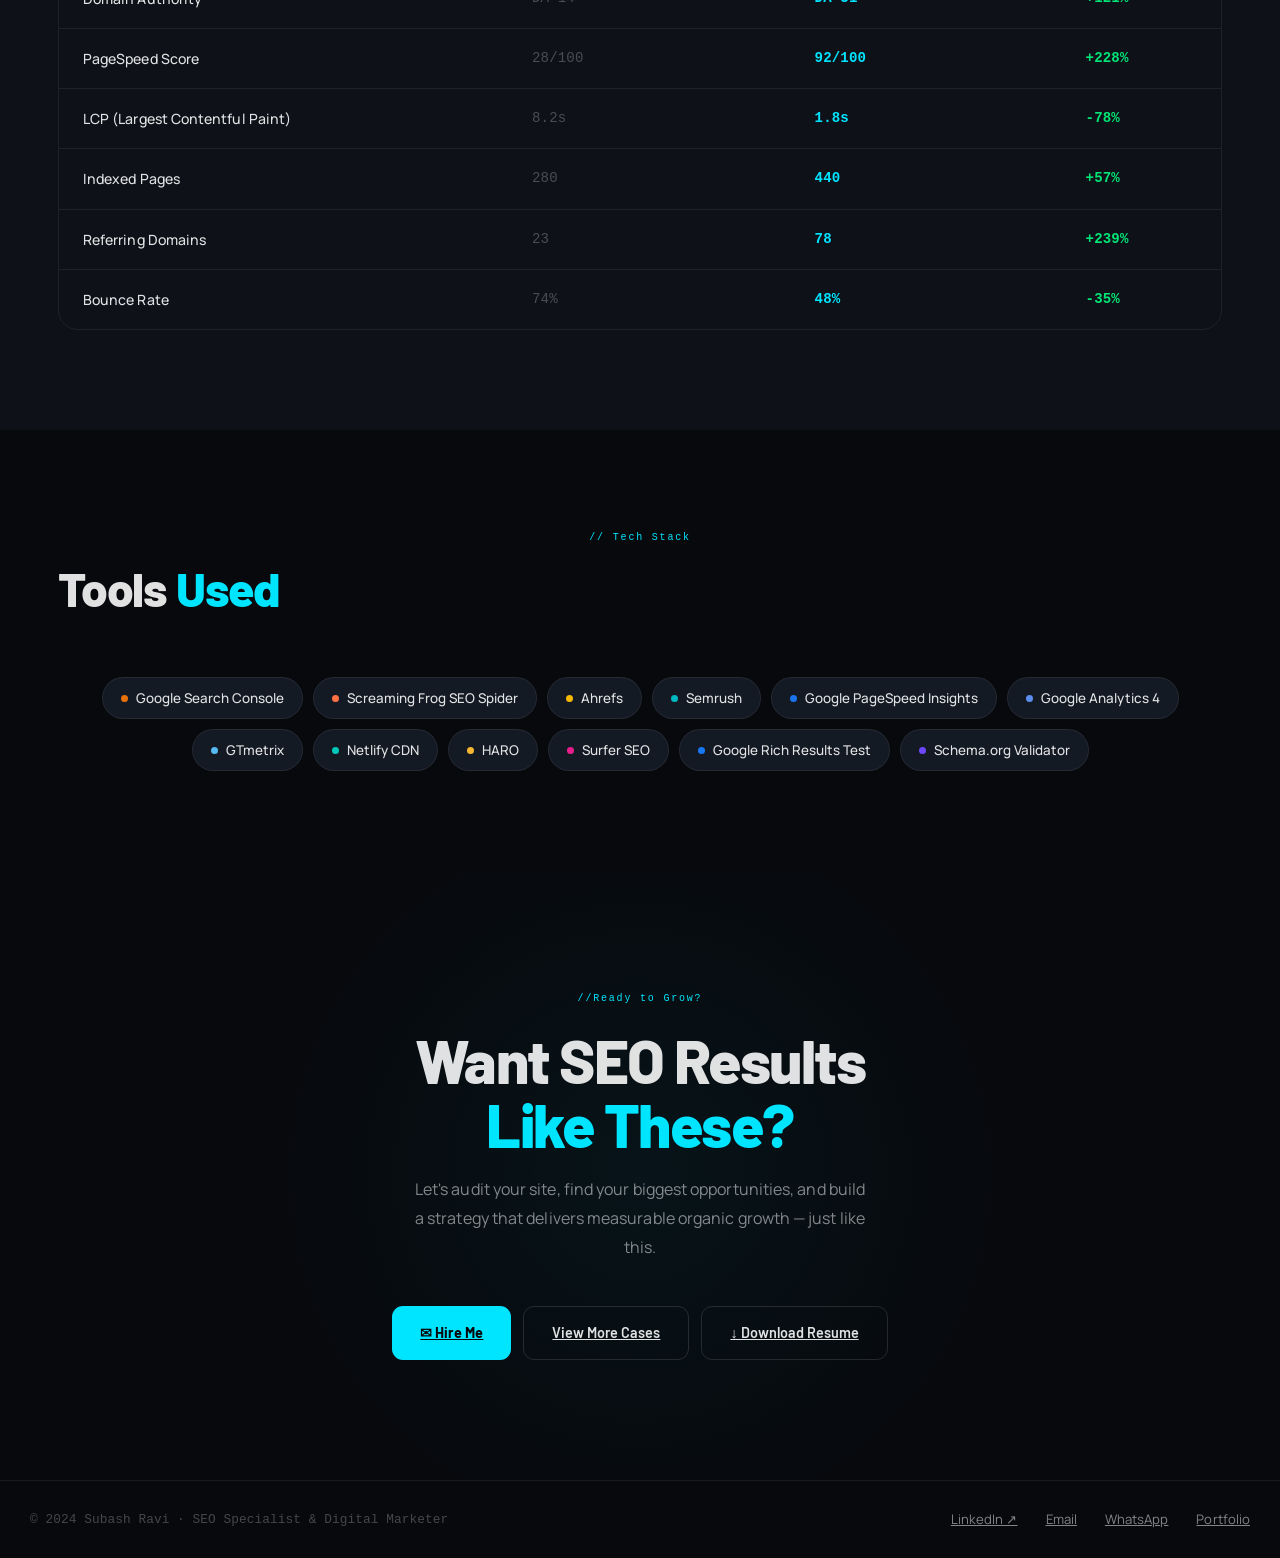
==== commit a0386c23: "Update seo-case-study-1.html" ====
--- a/seo-case-study-1.html
+++ b/seo-case-study-1.html
@@ -1040,7 +1040,7 @@
     ============================================================ -->
 <section class="section alt" id="strategy">
 <div class="container">
-<div class="section-head fade-up" style="text-align:center;>
+<div class="section-head fade-up" style="text-align:center;">
 <div class="section-label">Execution Strategy</div>
 <h2 class="sec-title">6 Pillars of <span class="cyan">SEO Execution</span></h2>
 <p class="sec-sub">Each pillar targeted a specific weakness from the audit.</p>
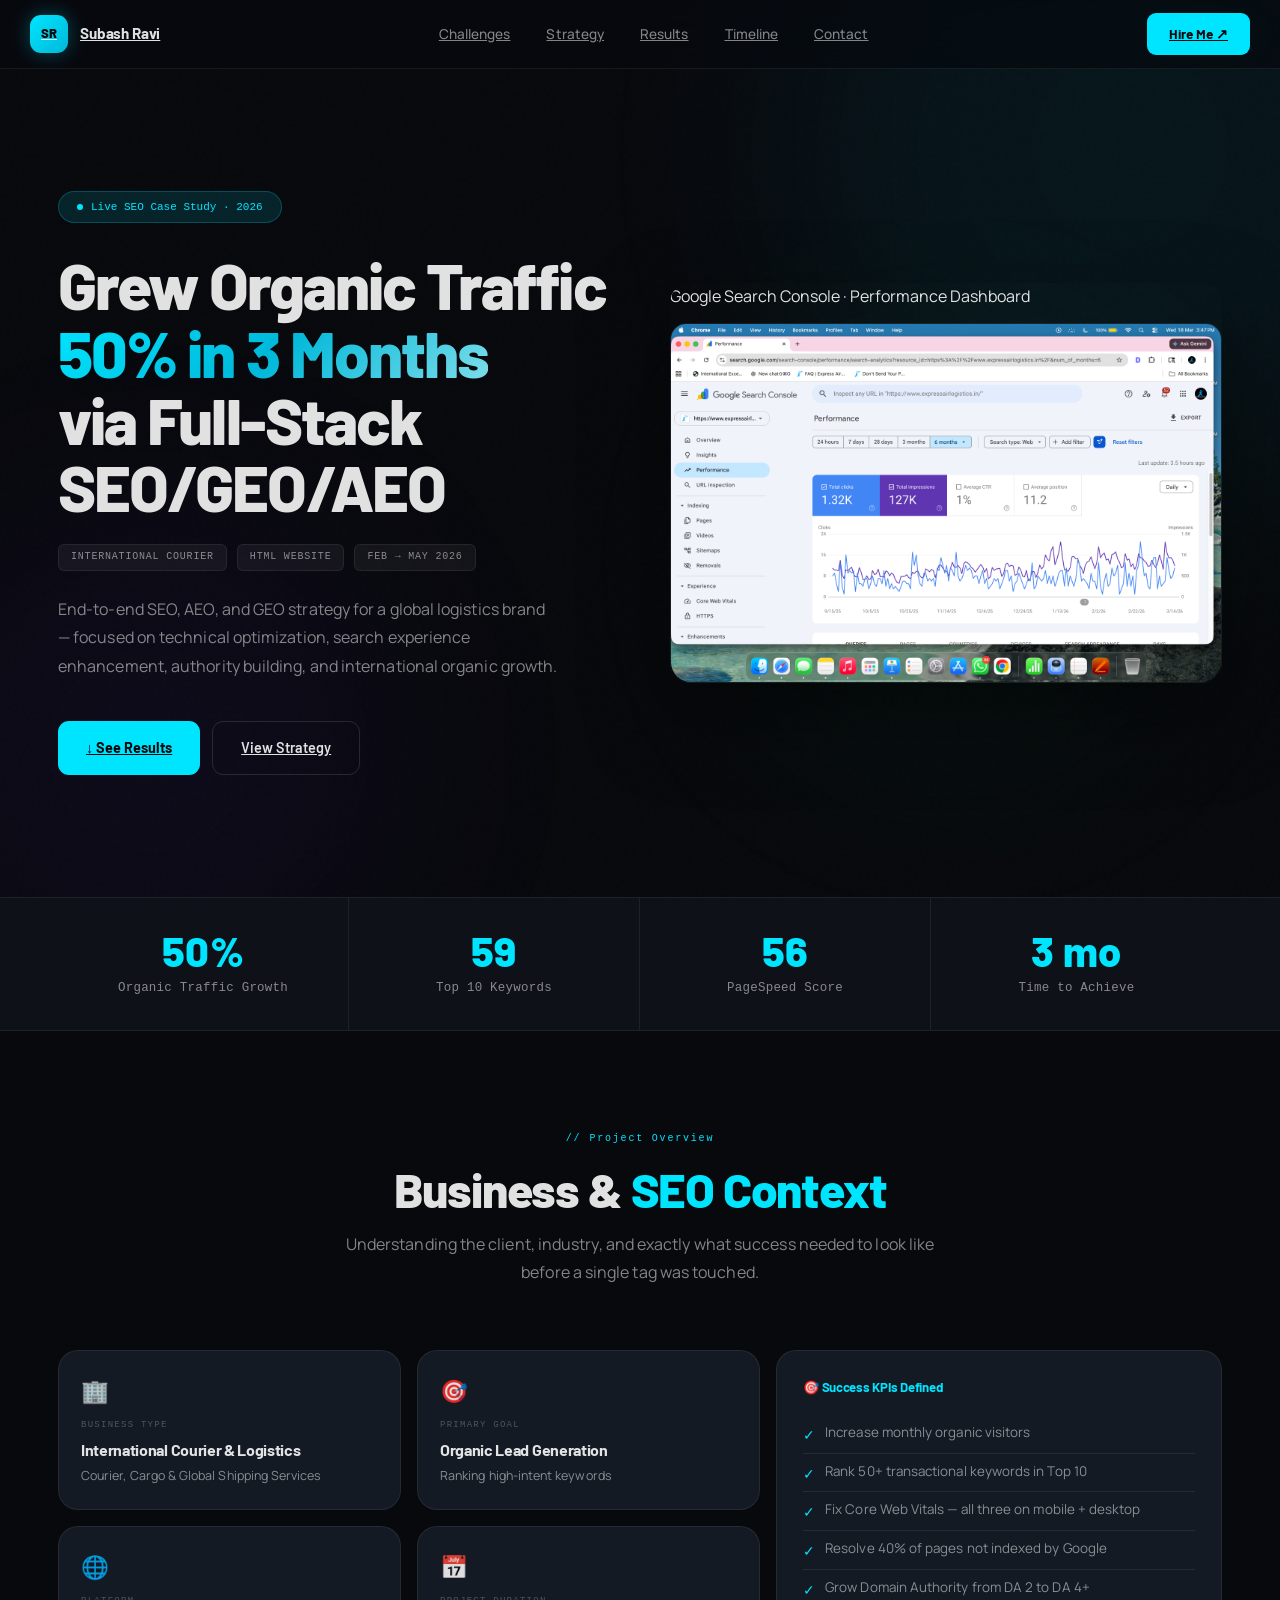
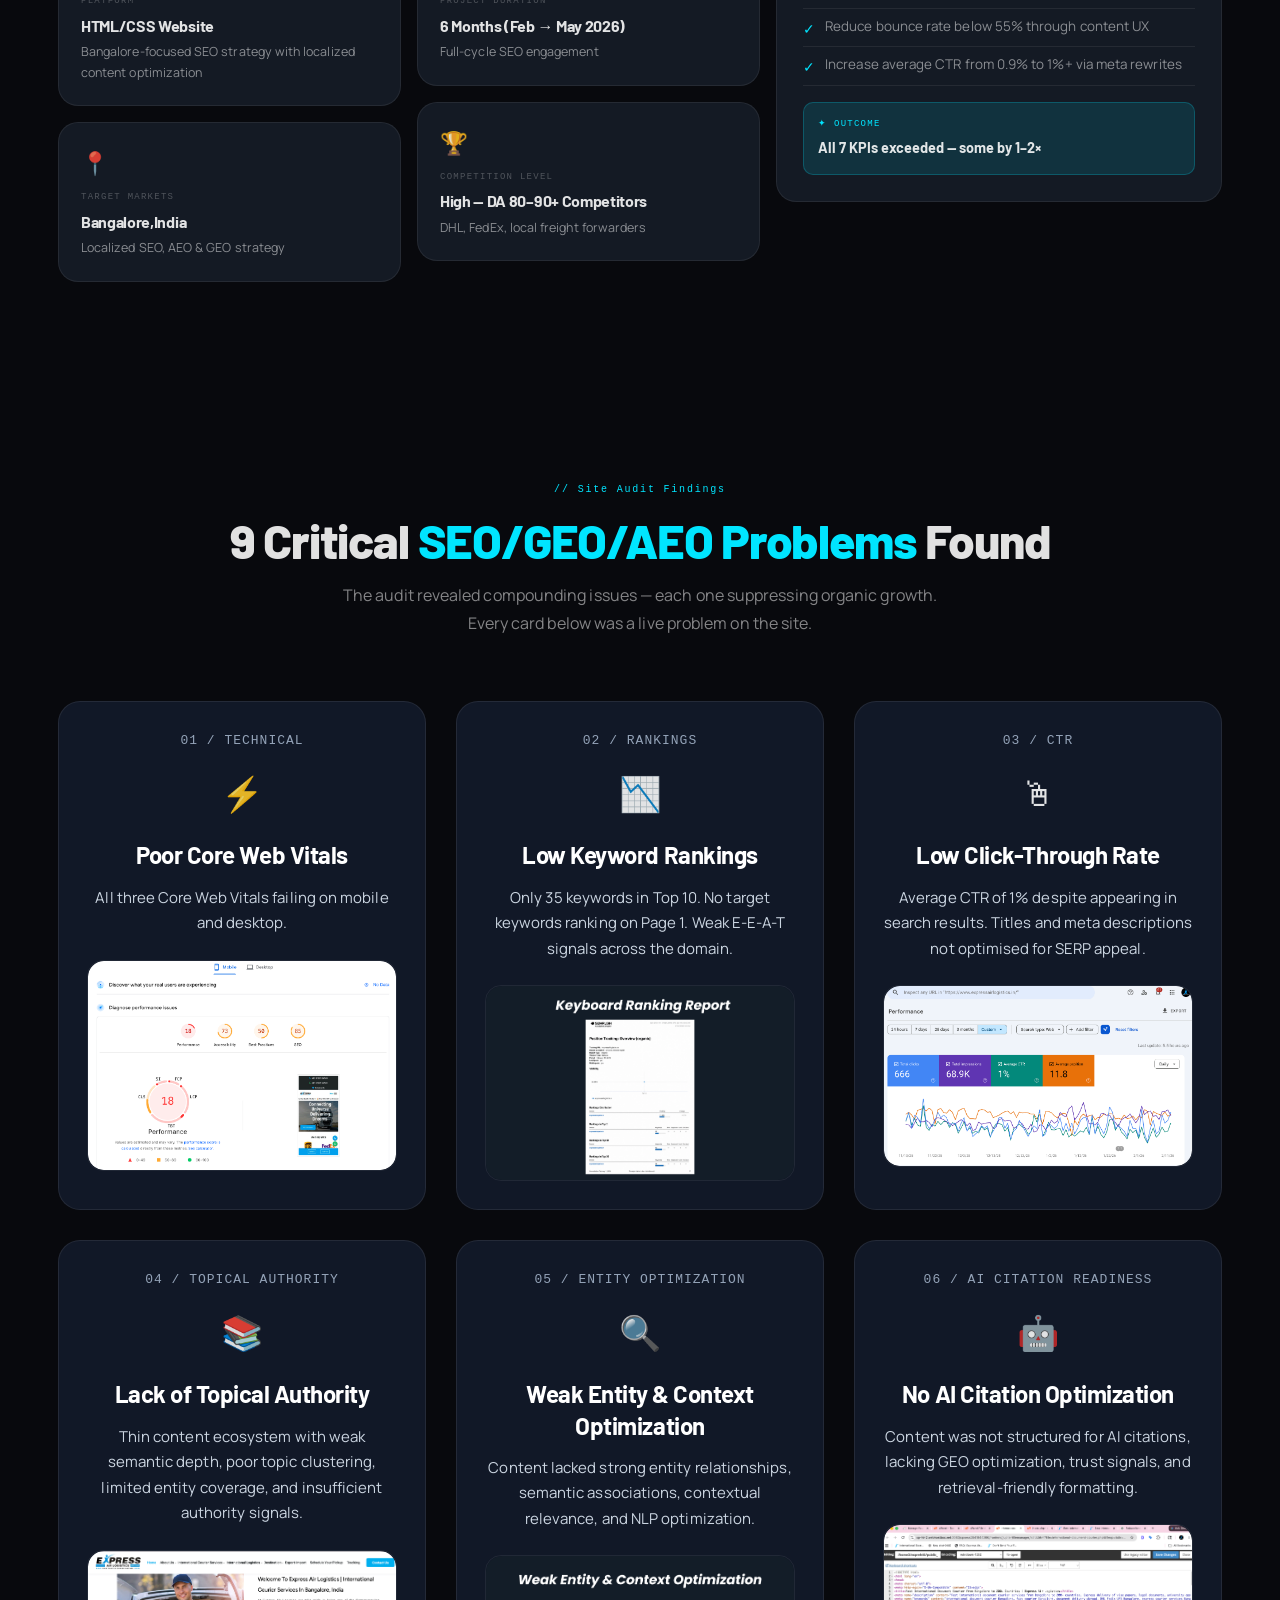
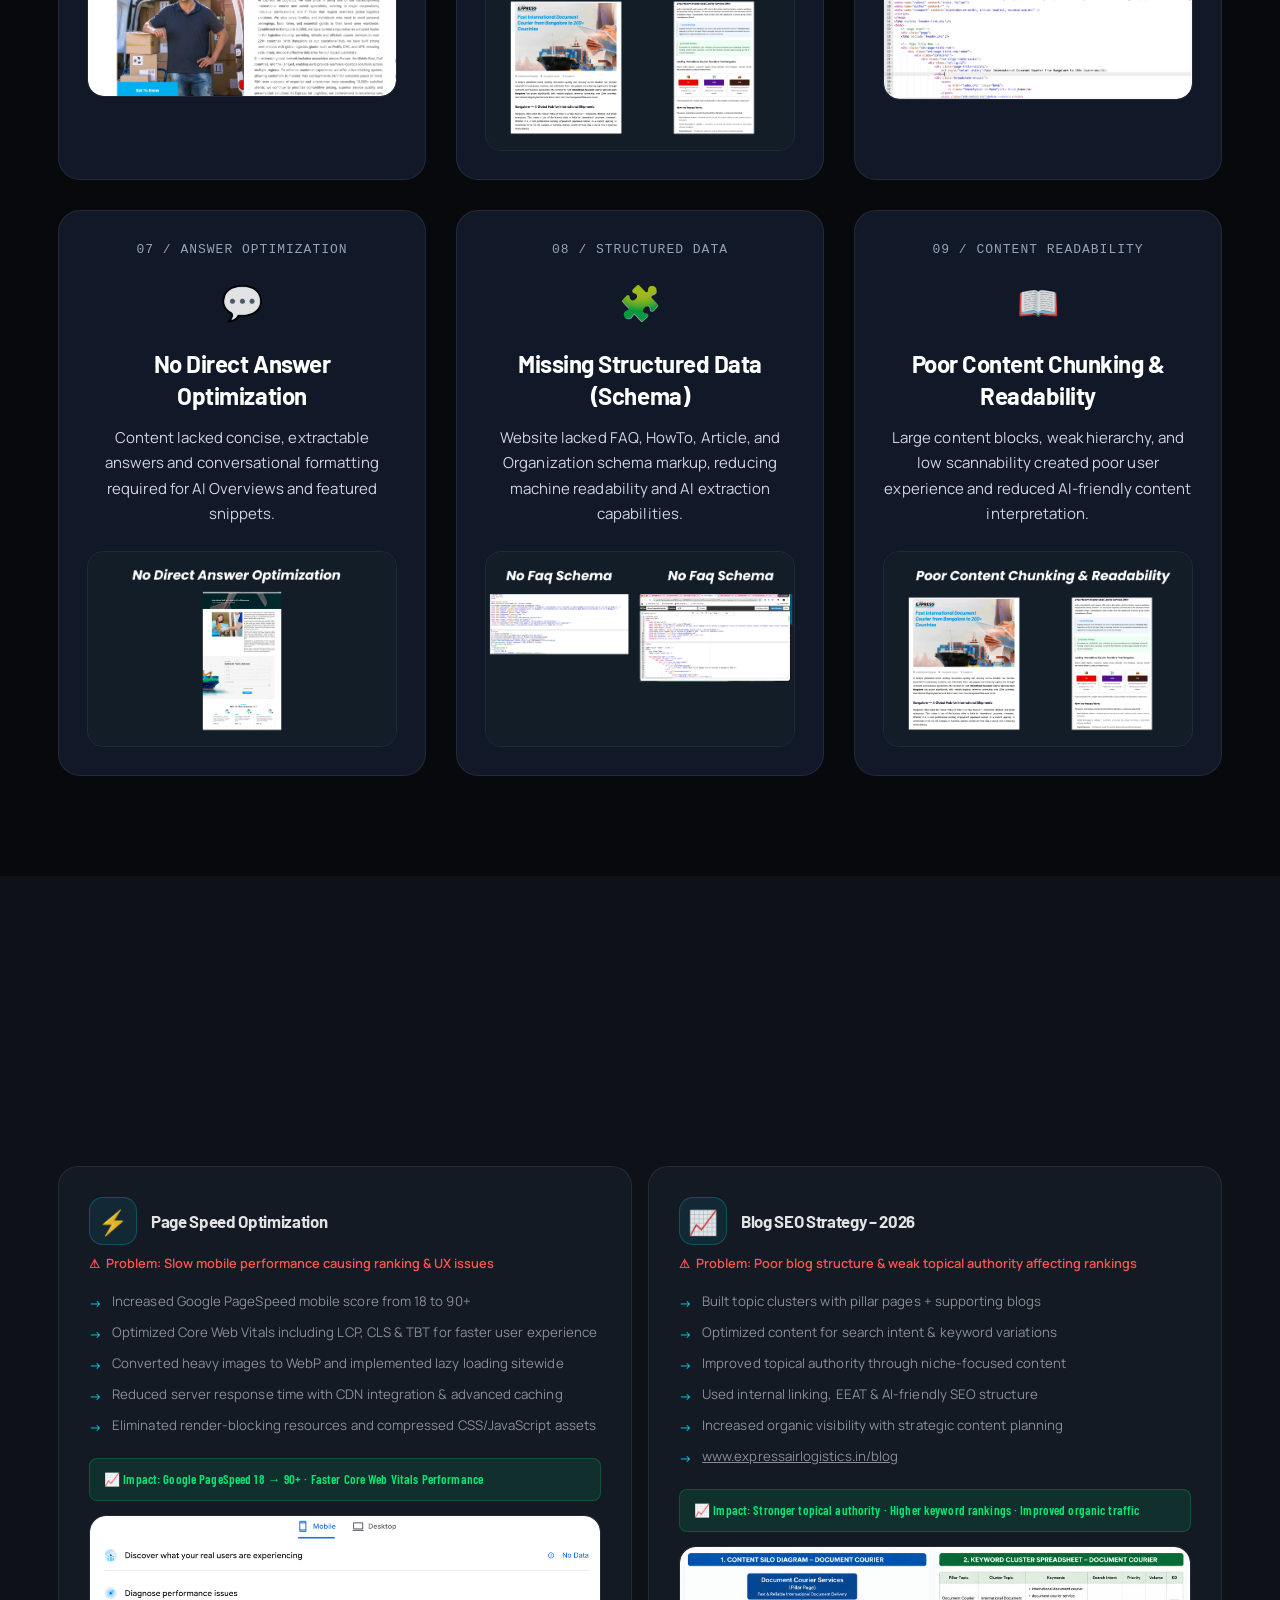
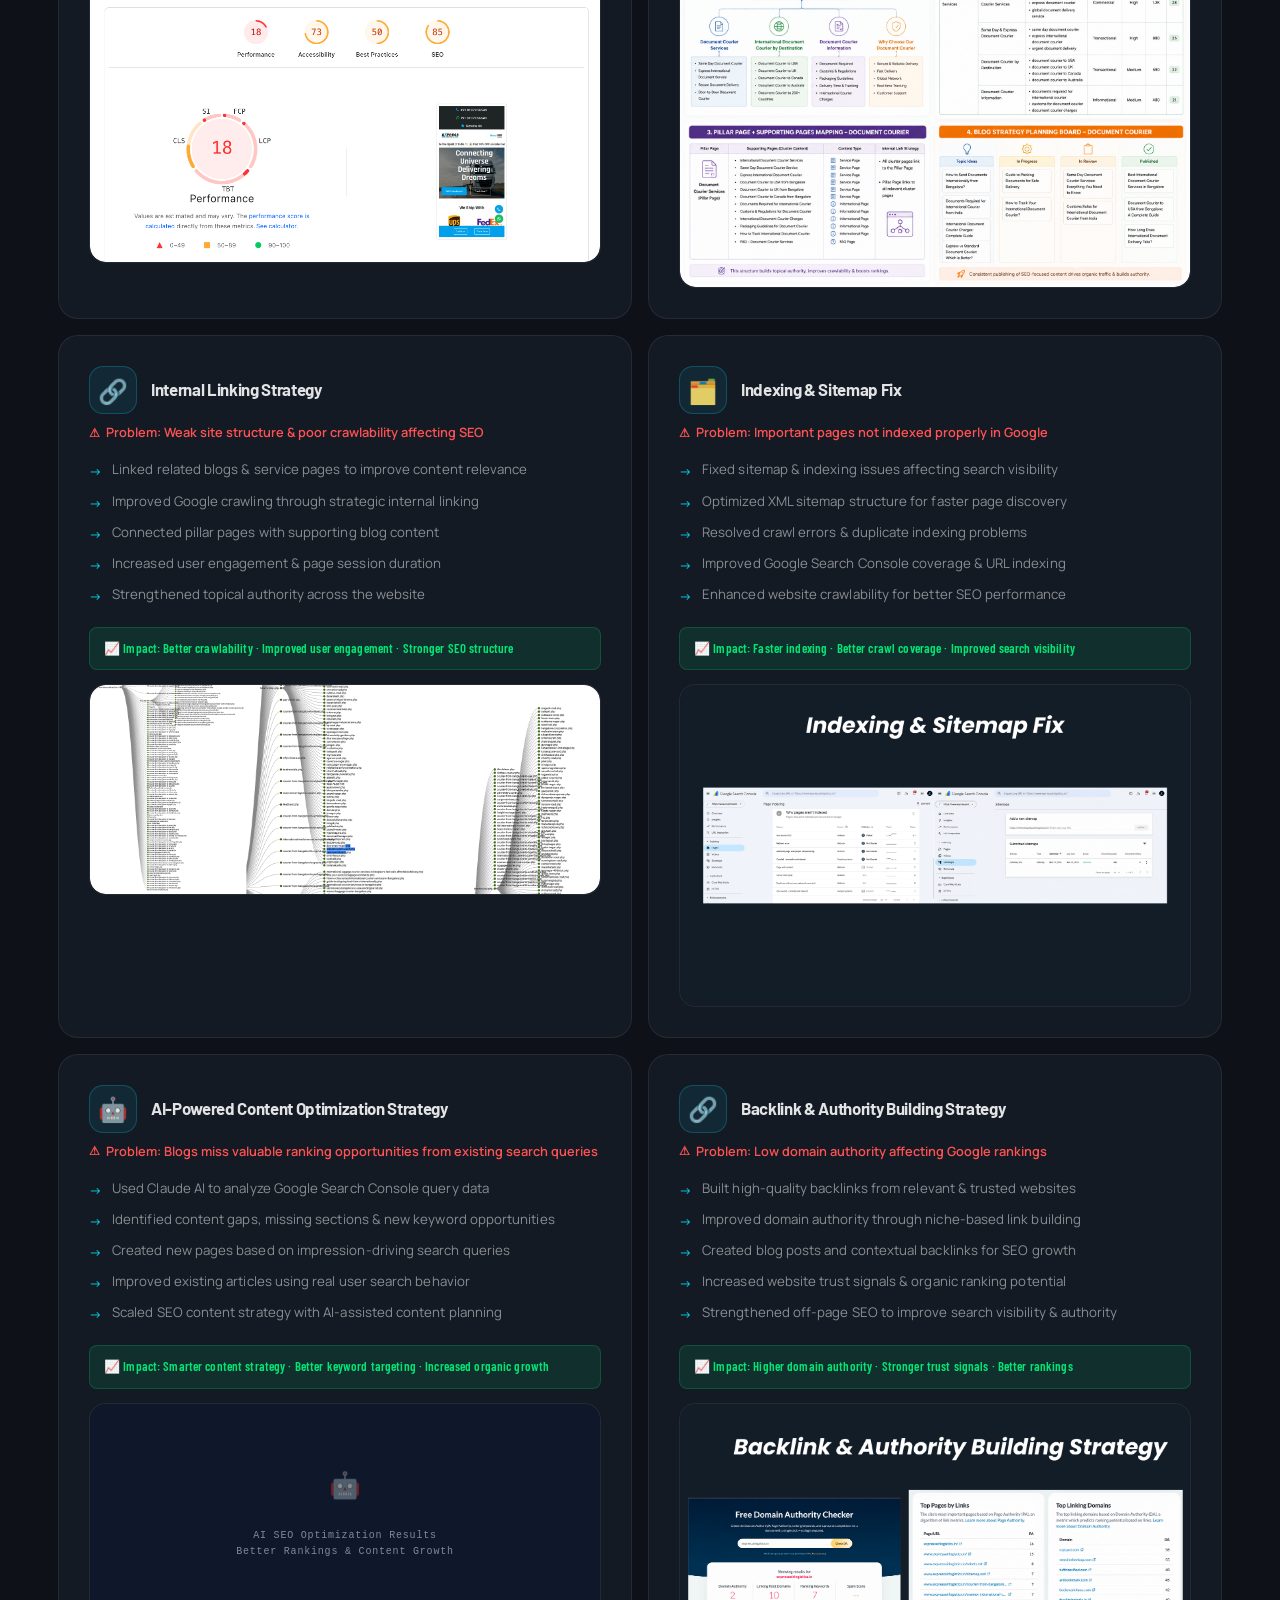
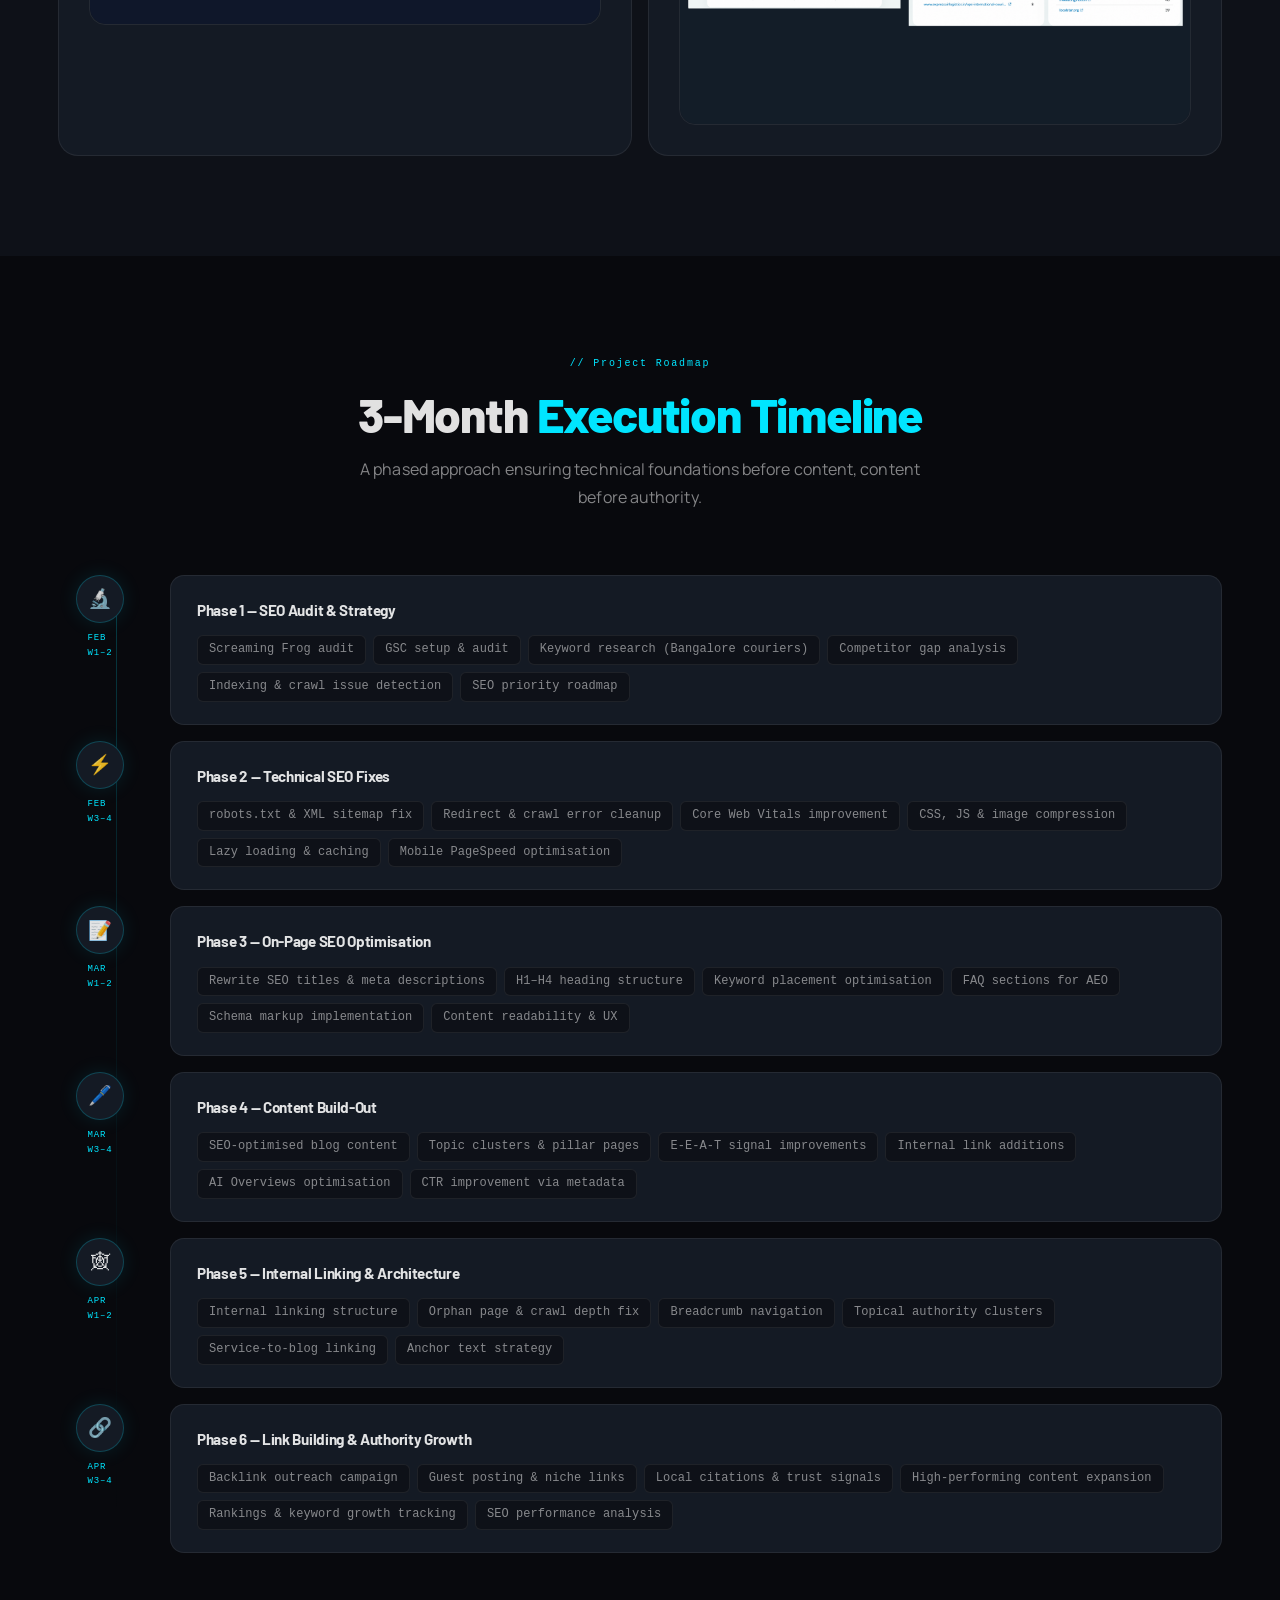
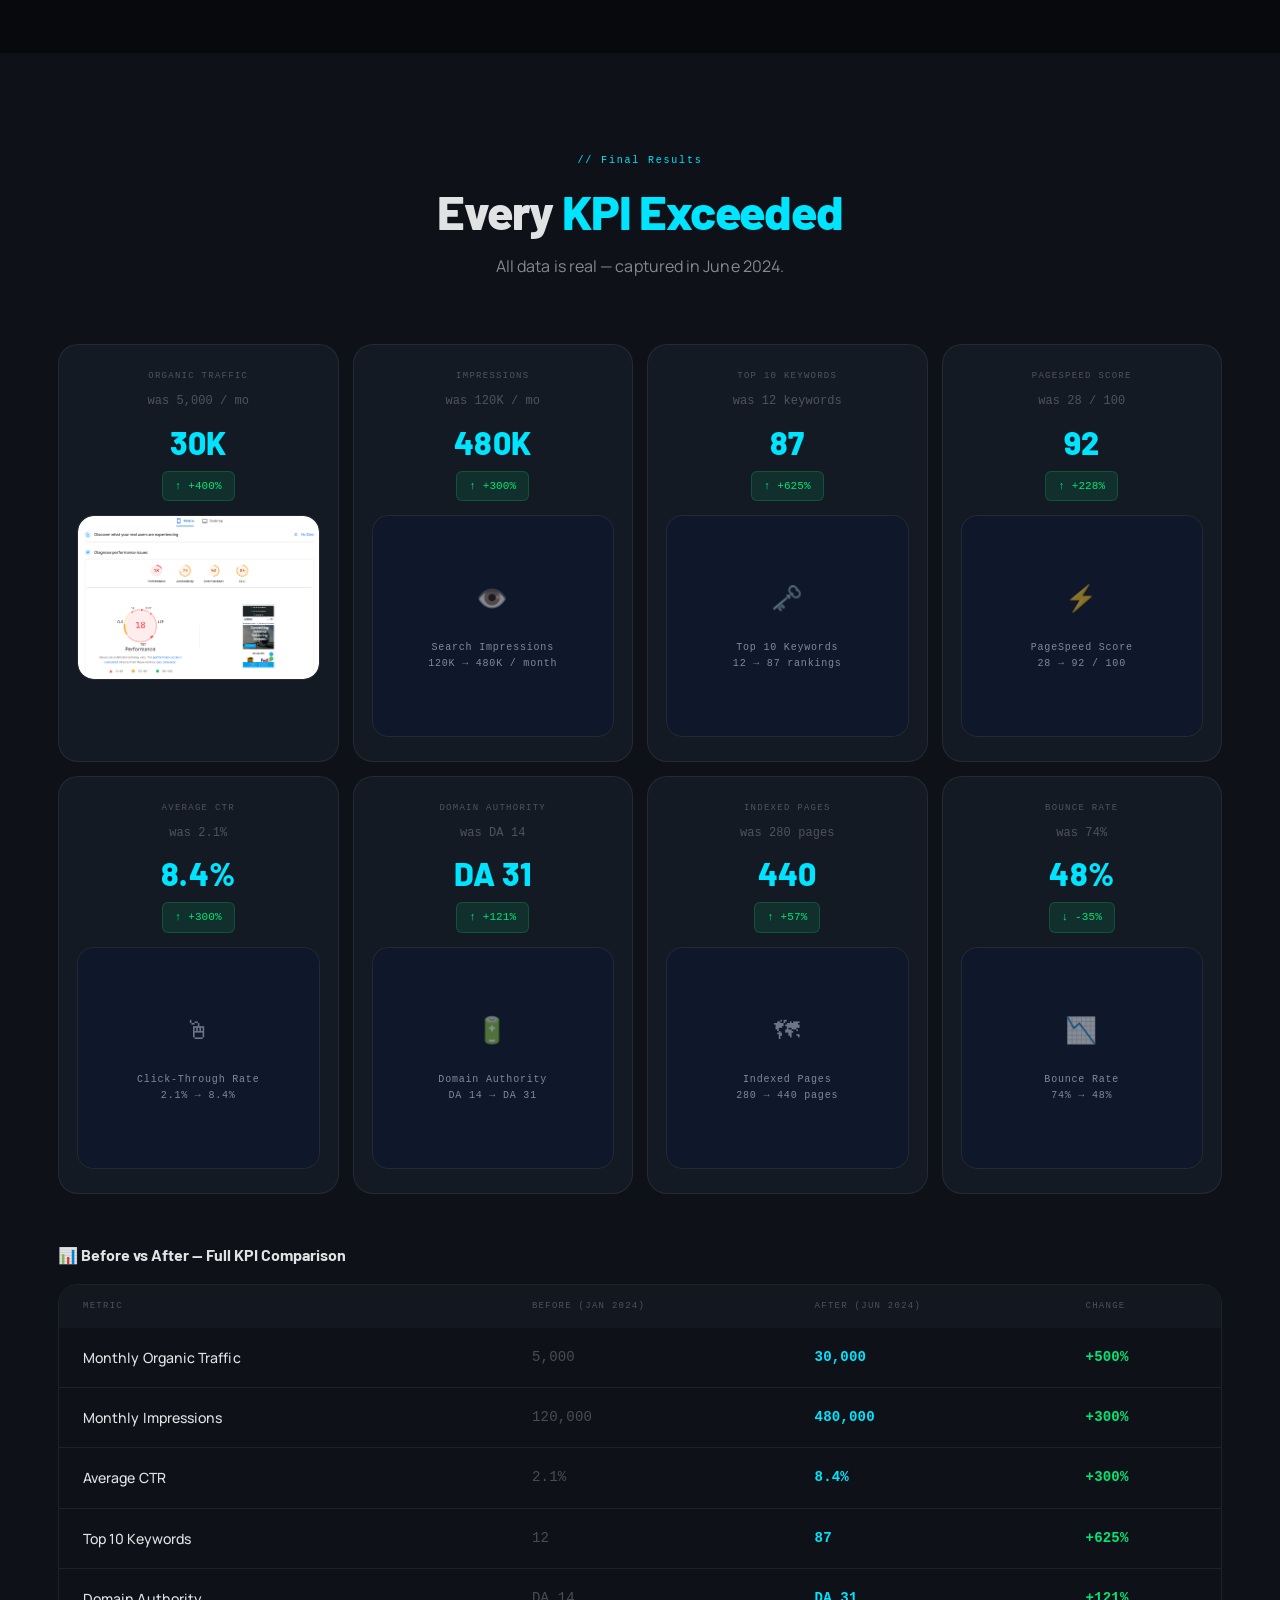
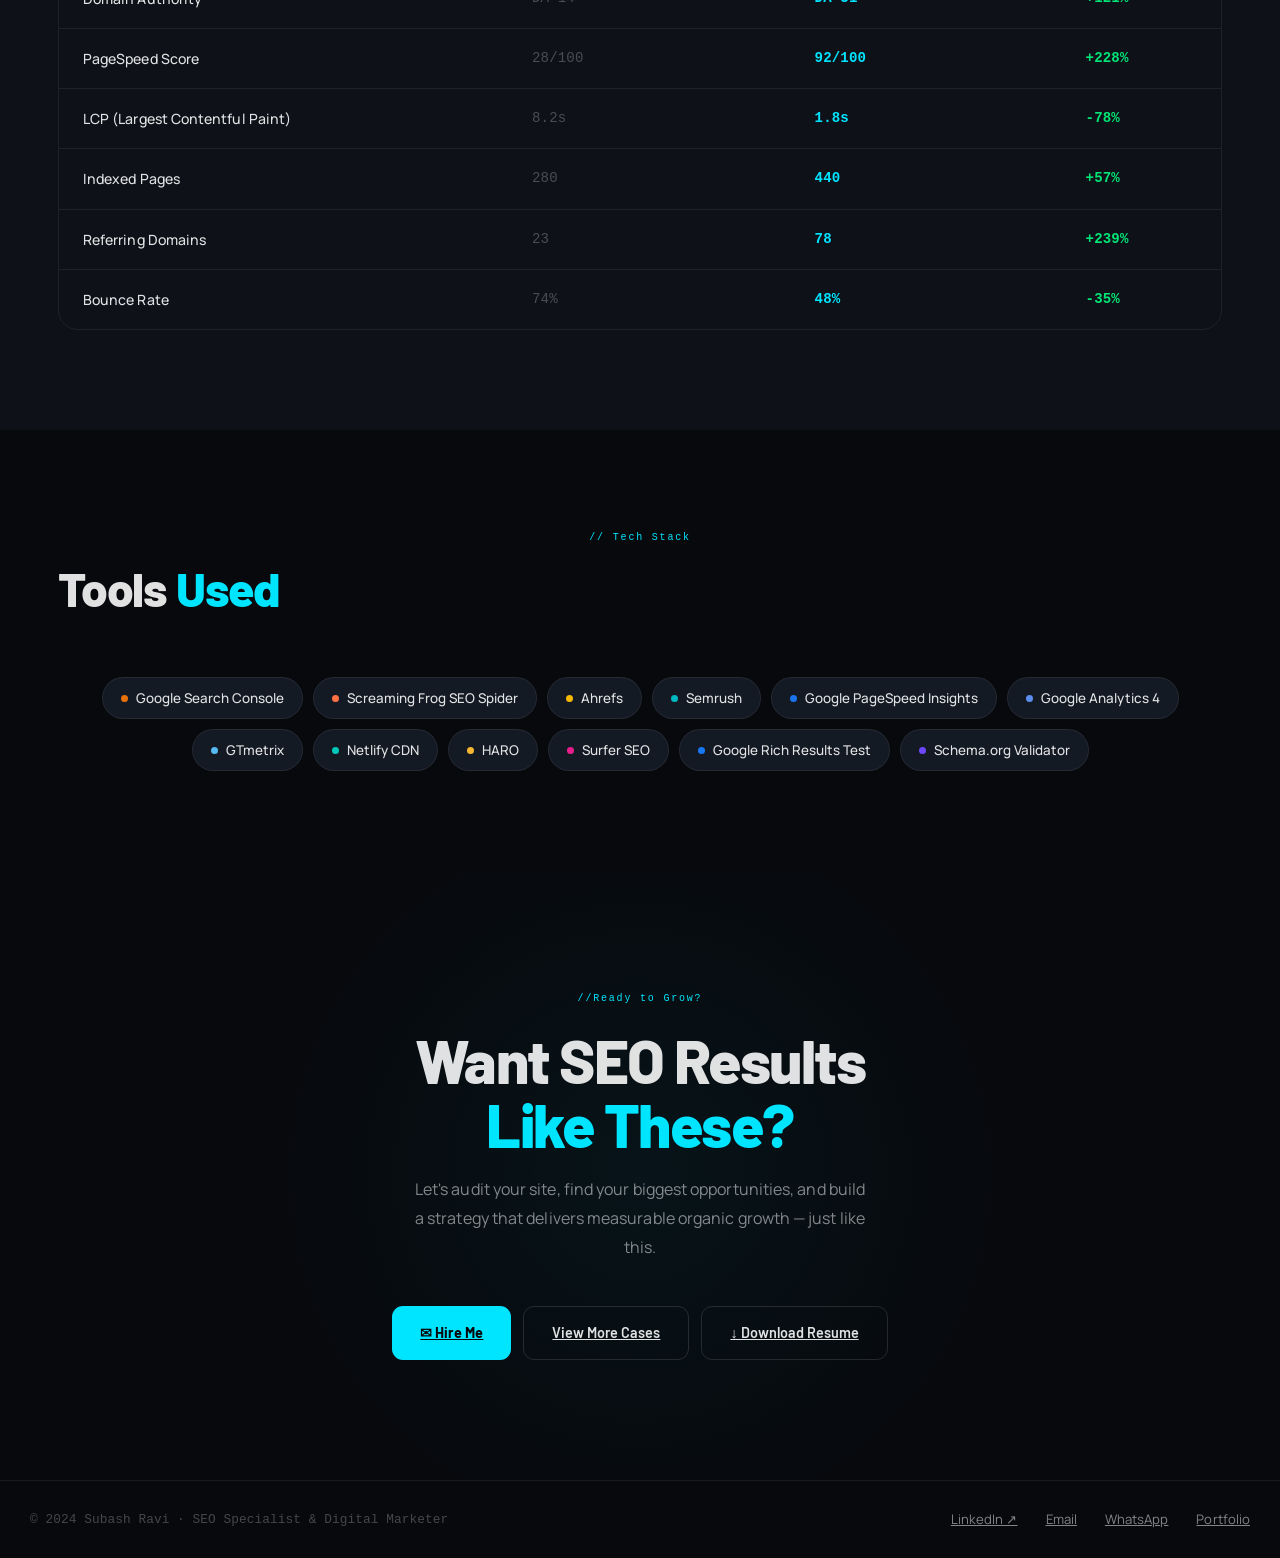
==== commit 033fe0eb: "Update seo-case-study-1.html" ====
--- a/seo-case-study-1.html
+++ b/seo-case-study-1.html
@@ -1535,7 +1535,7 @@
     ============================================================ -->
 <section class="section alt" id="results">
 <div class="container">
-<div class="section-head fade-up">
+<div class="section-head fade-up" style="text-align:center;">
 <div class="section-label">Final Results</div>
 <h2 class="sec-title">Every <span class="cyan">KPI Exceeded</span></h2>
 <p class="sec-sub">All data is real — captured in June 2024.</p>
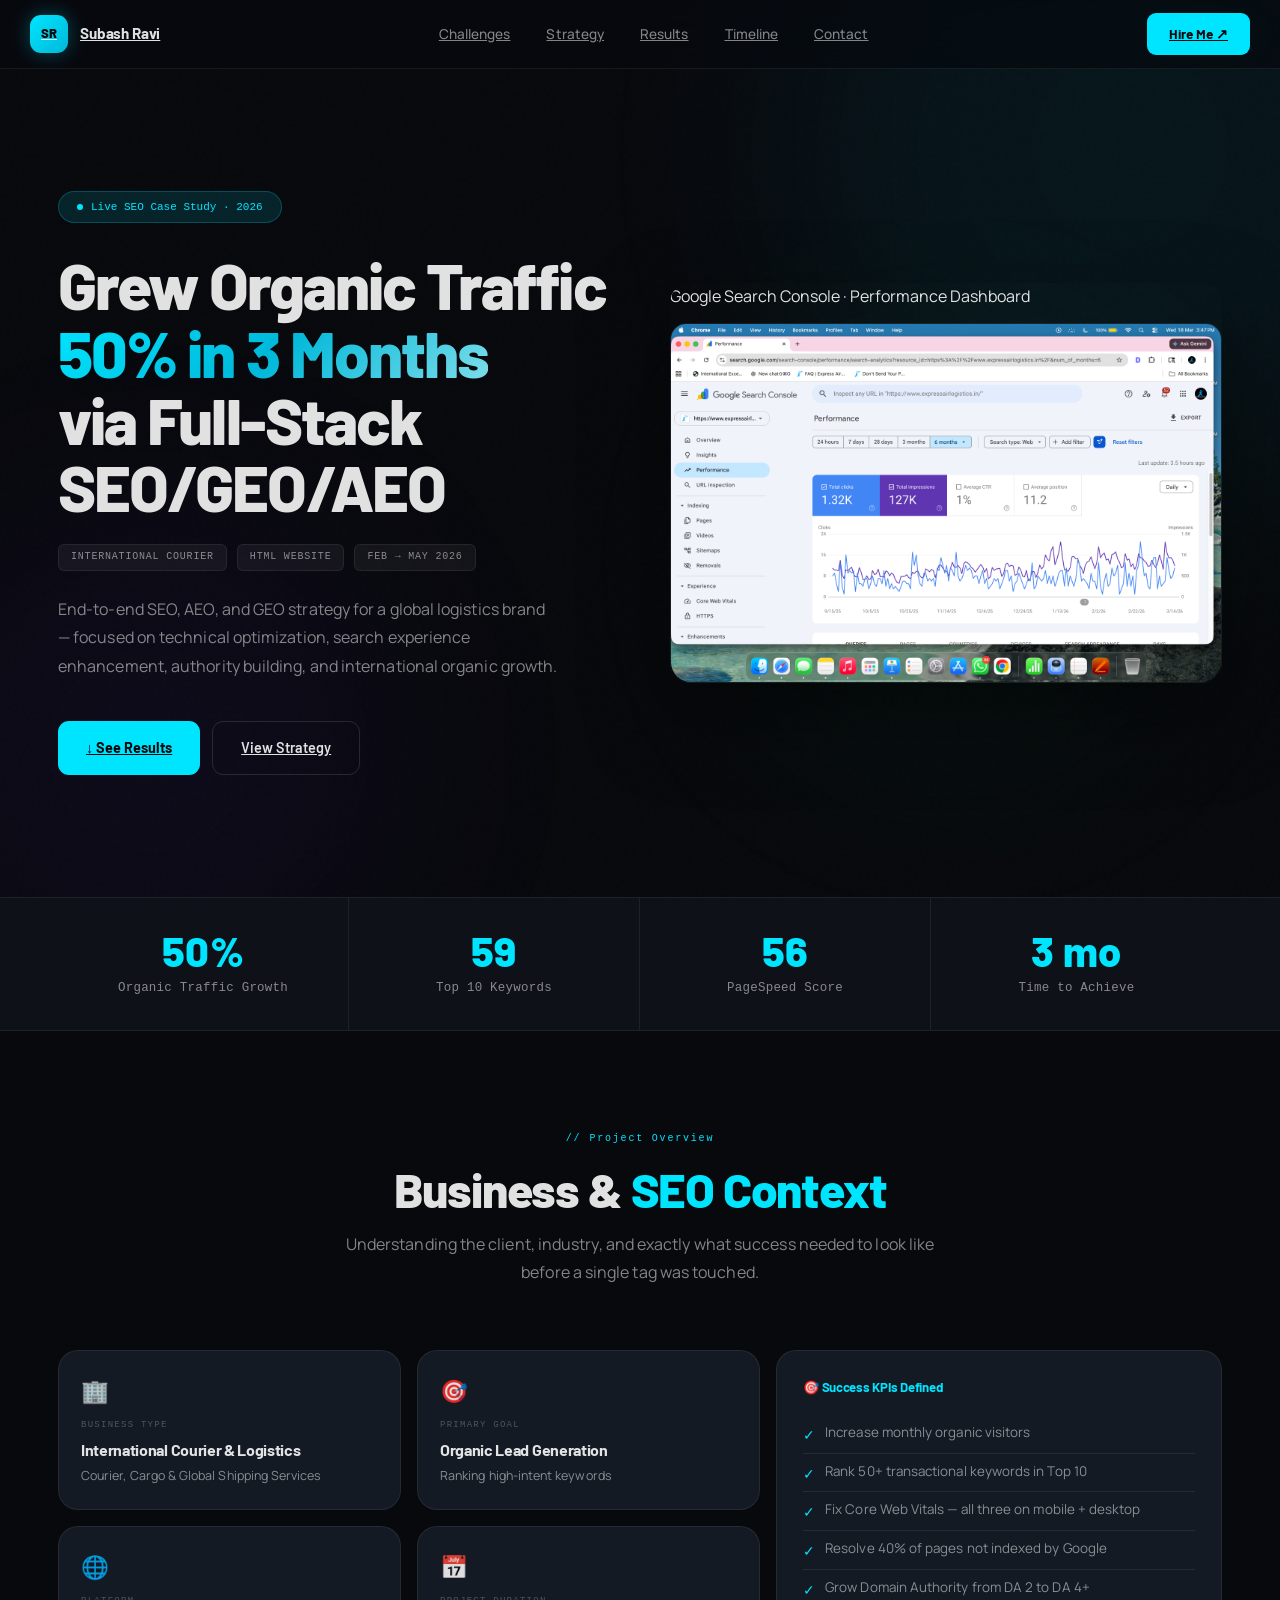
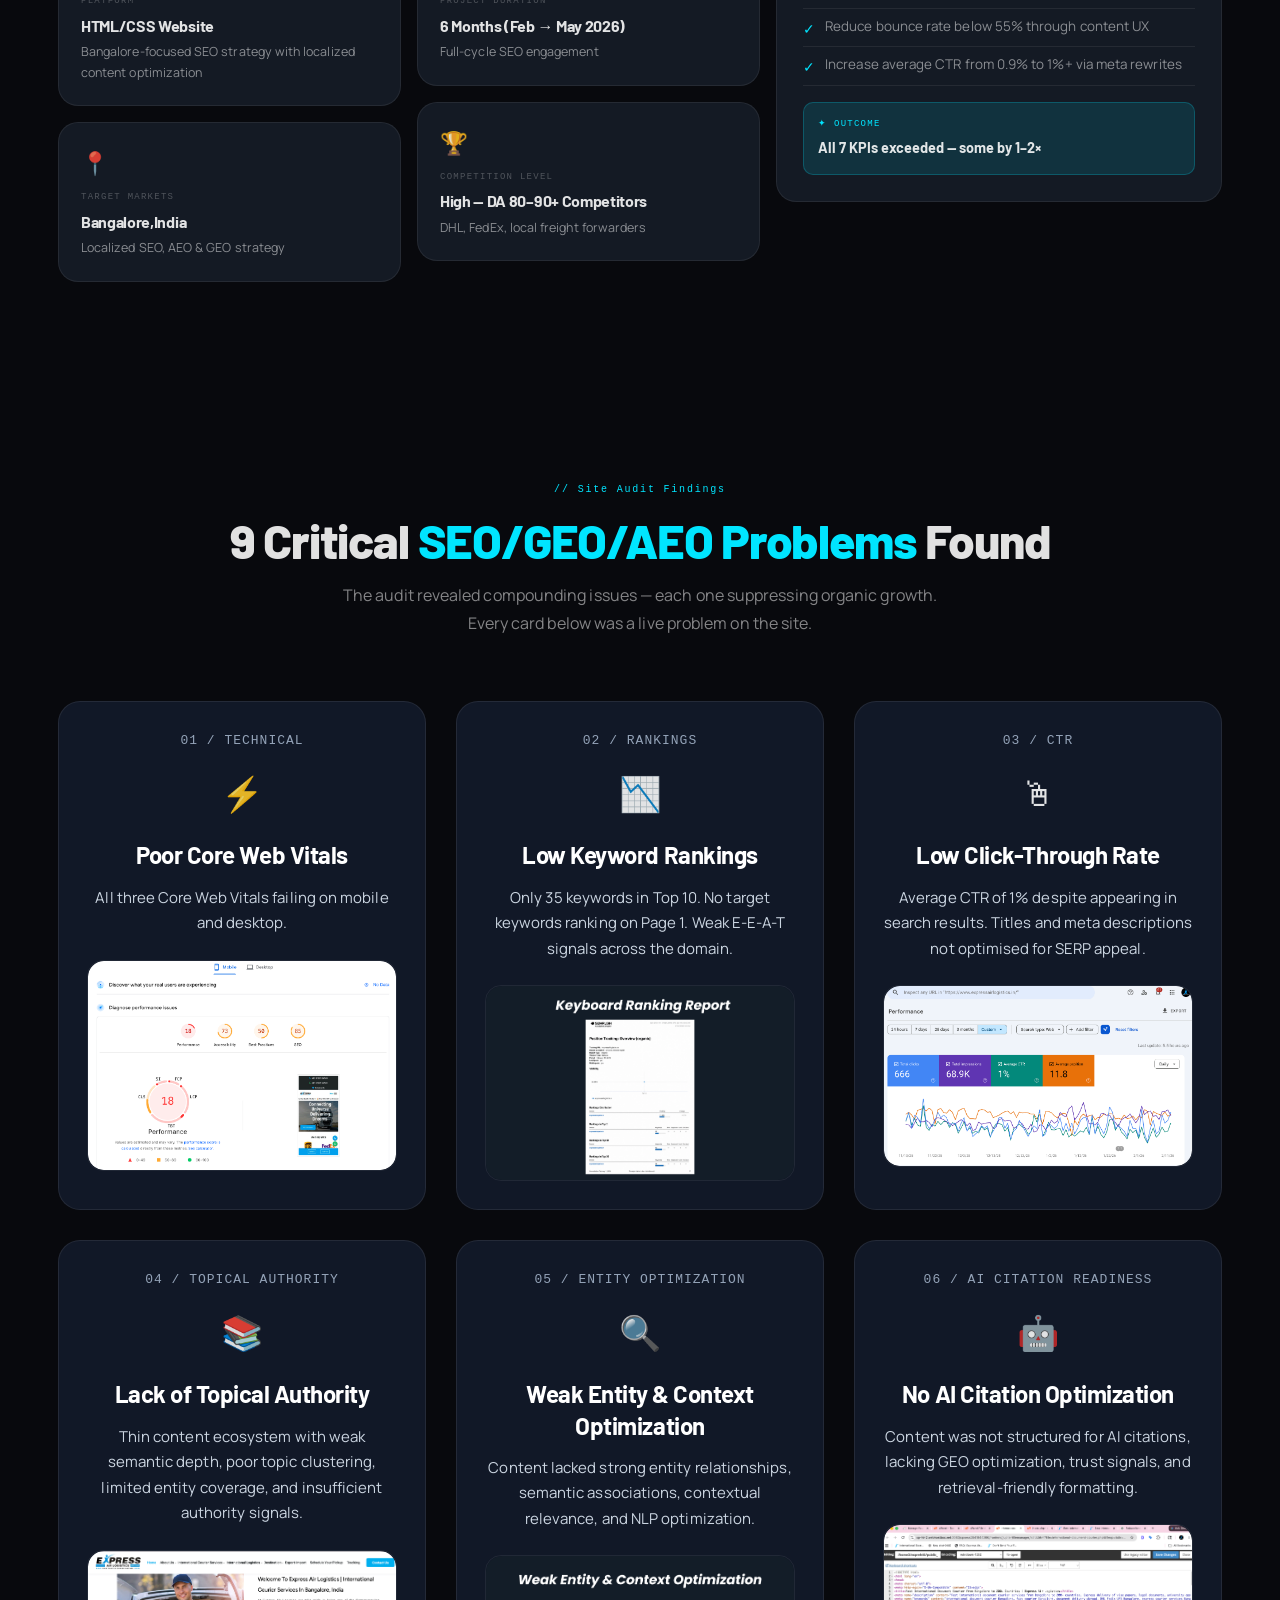
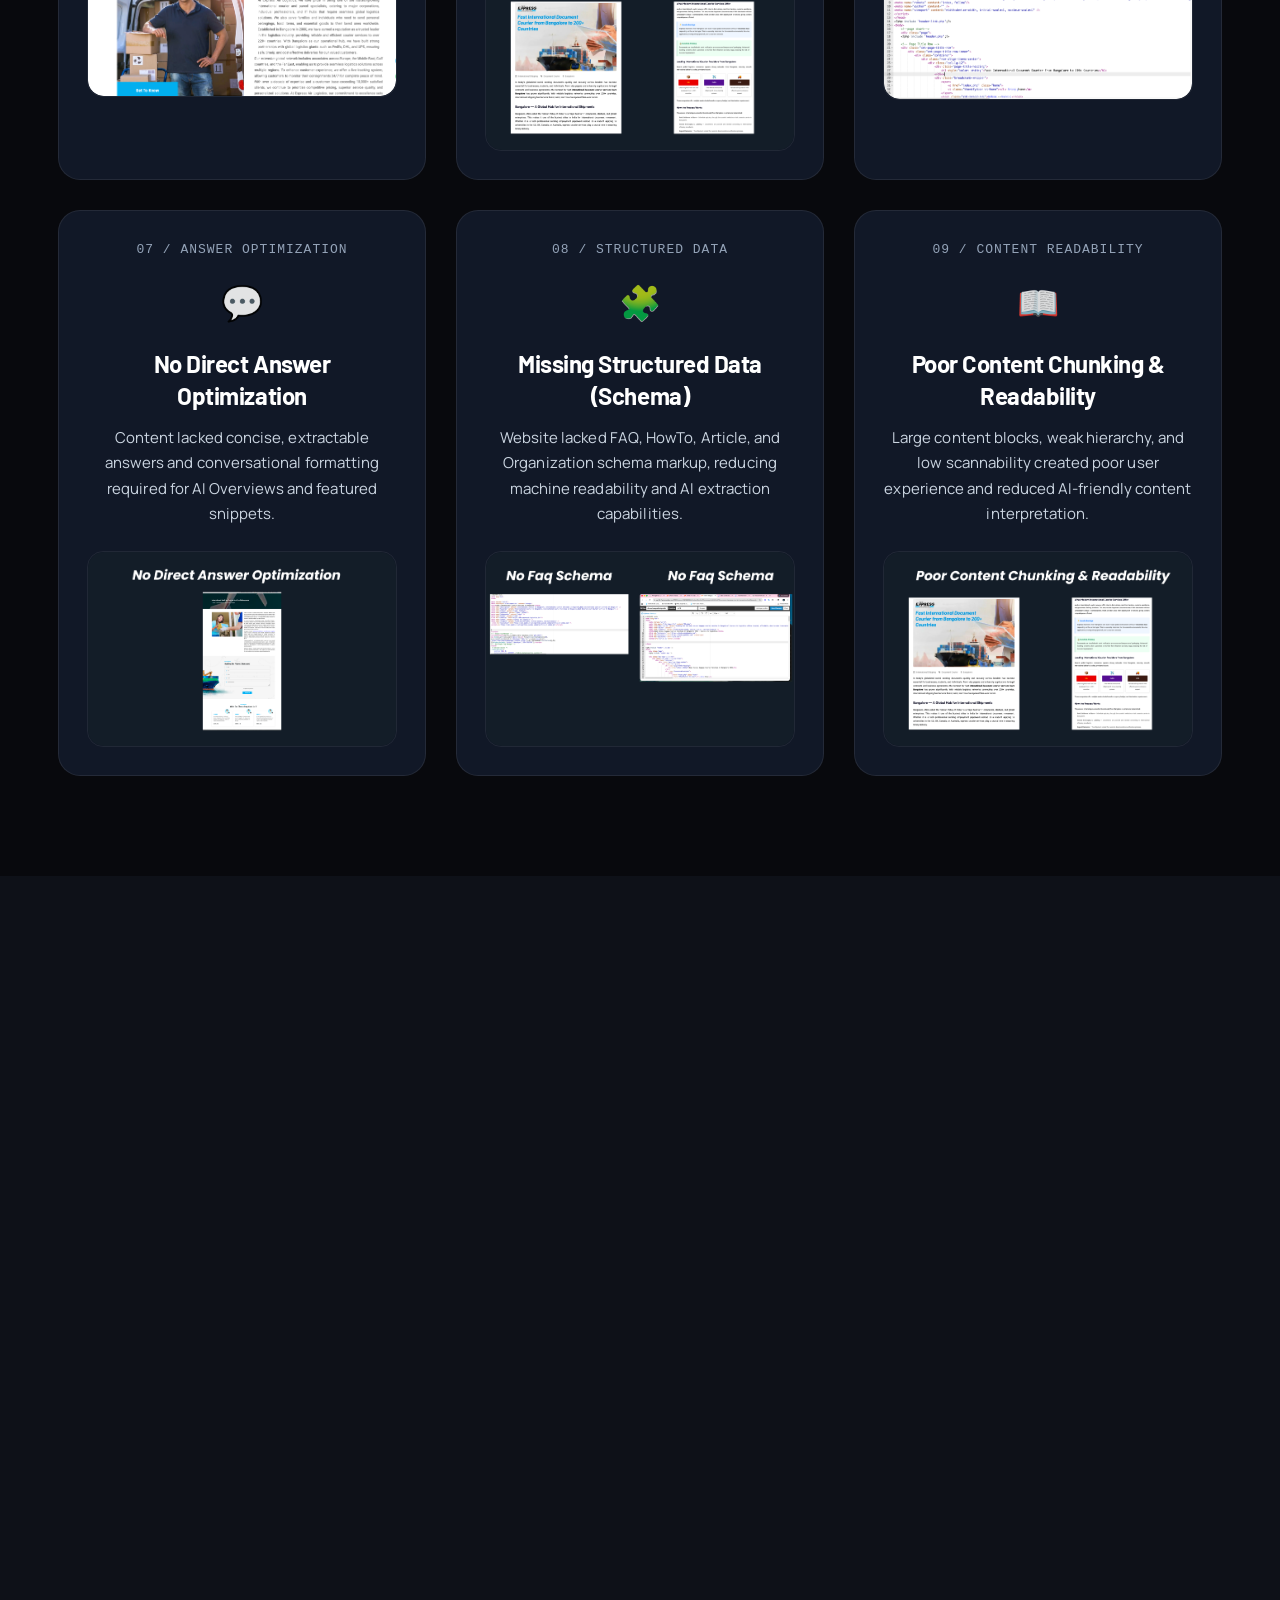
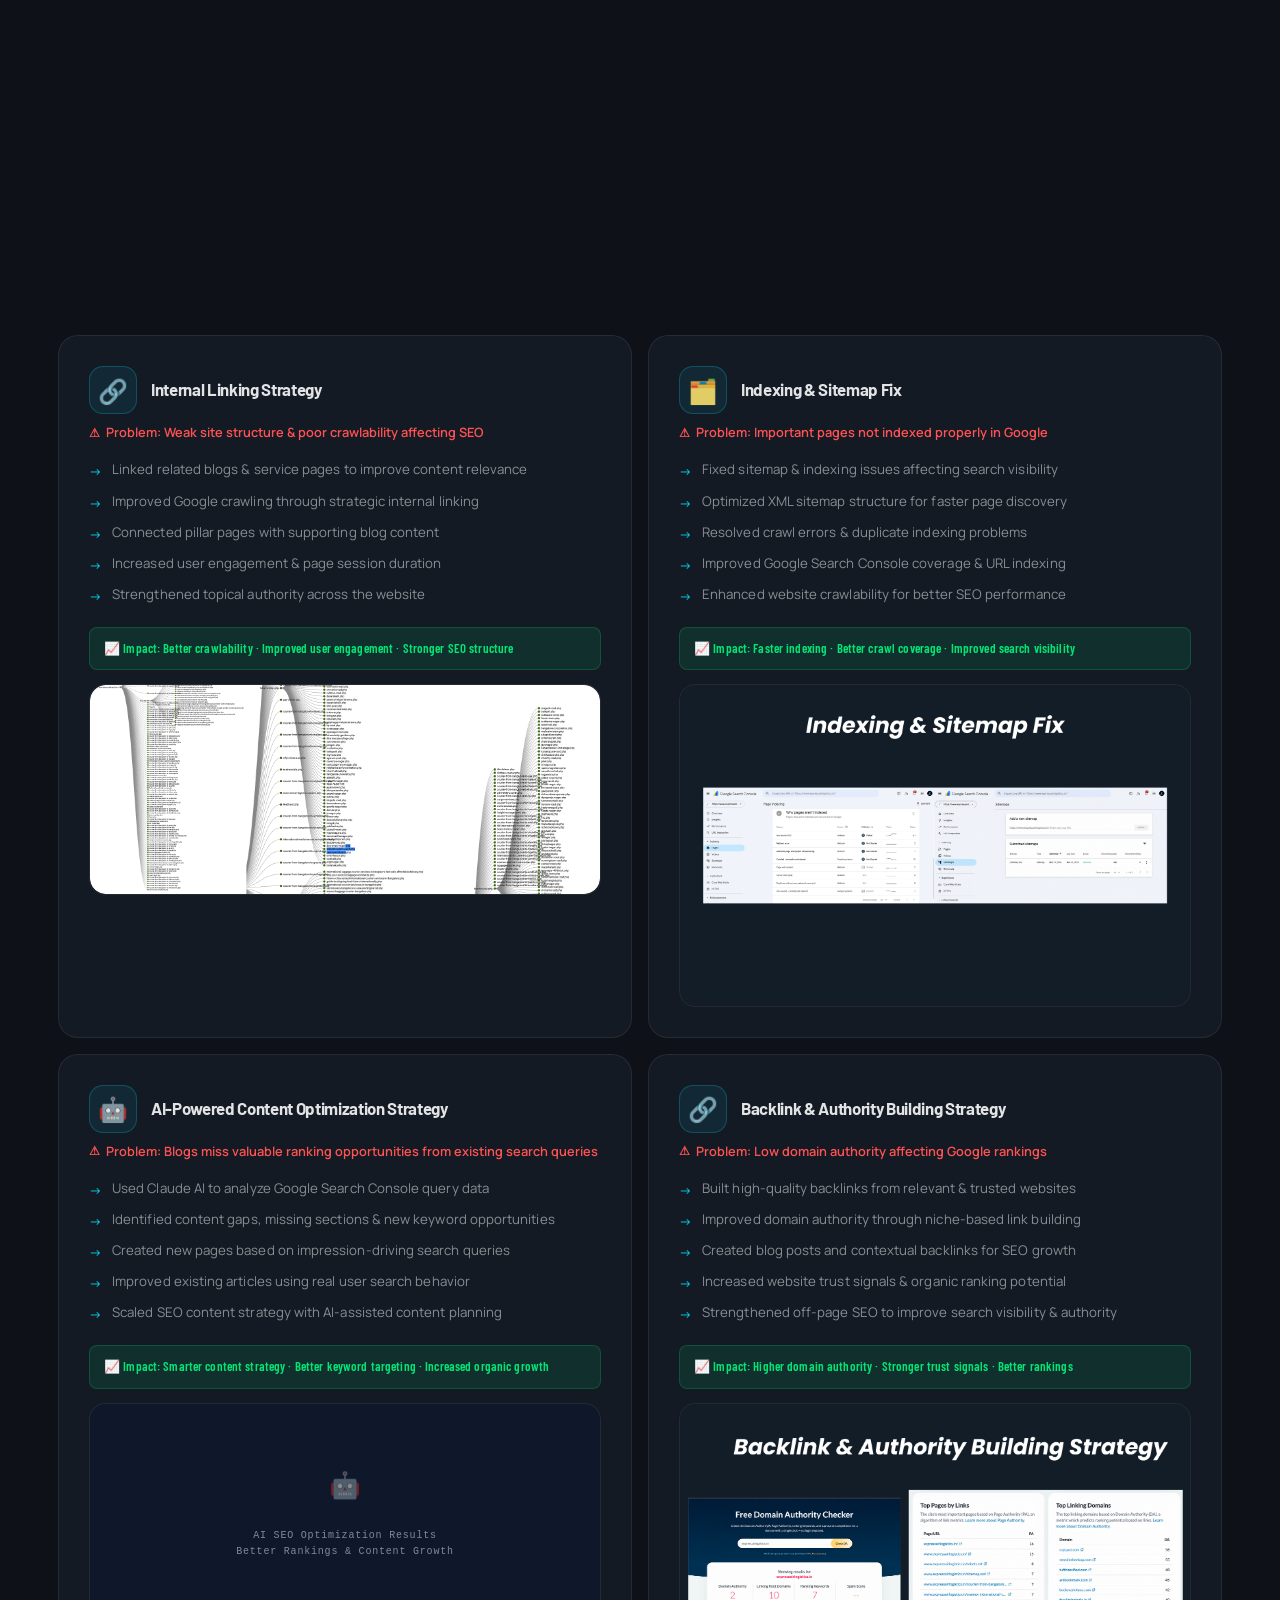
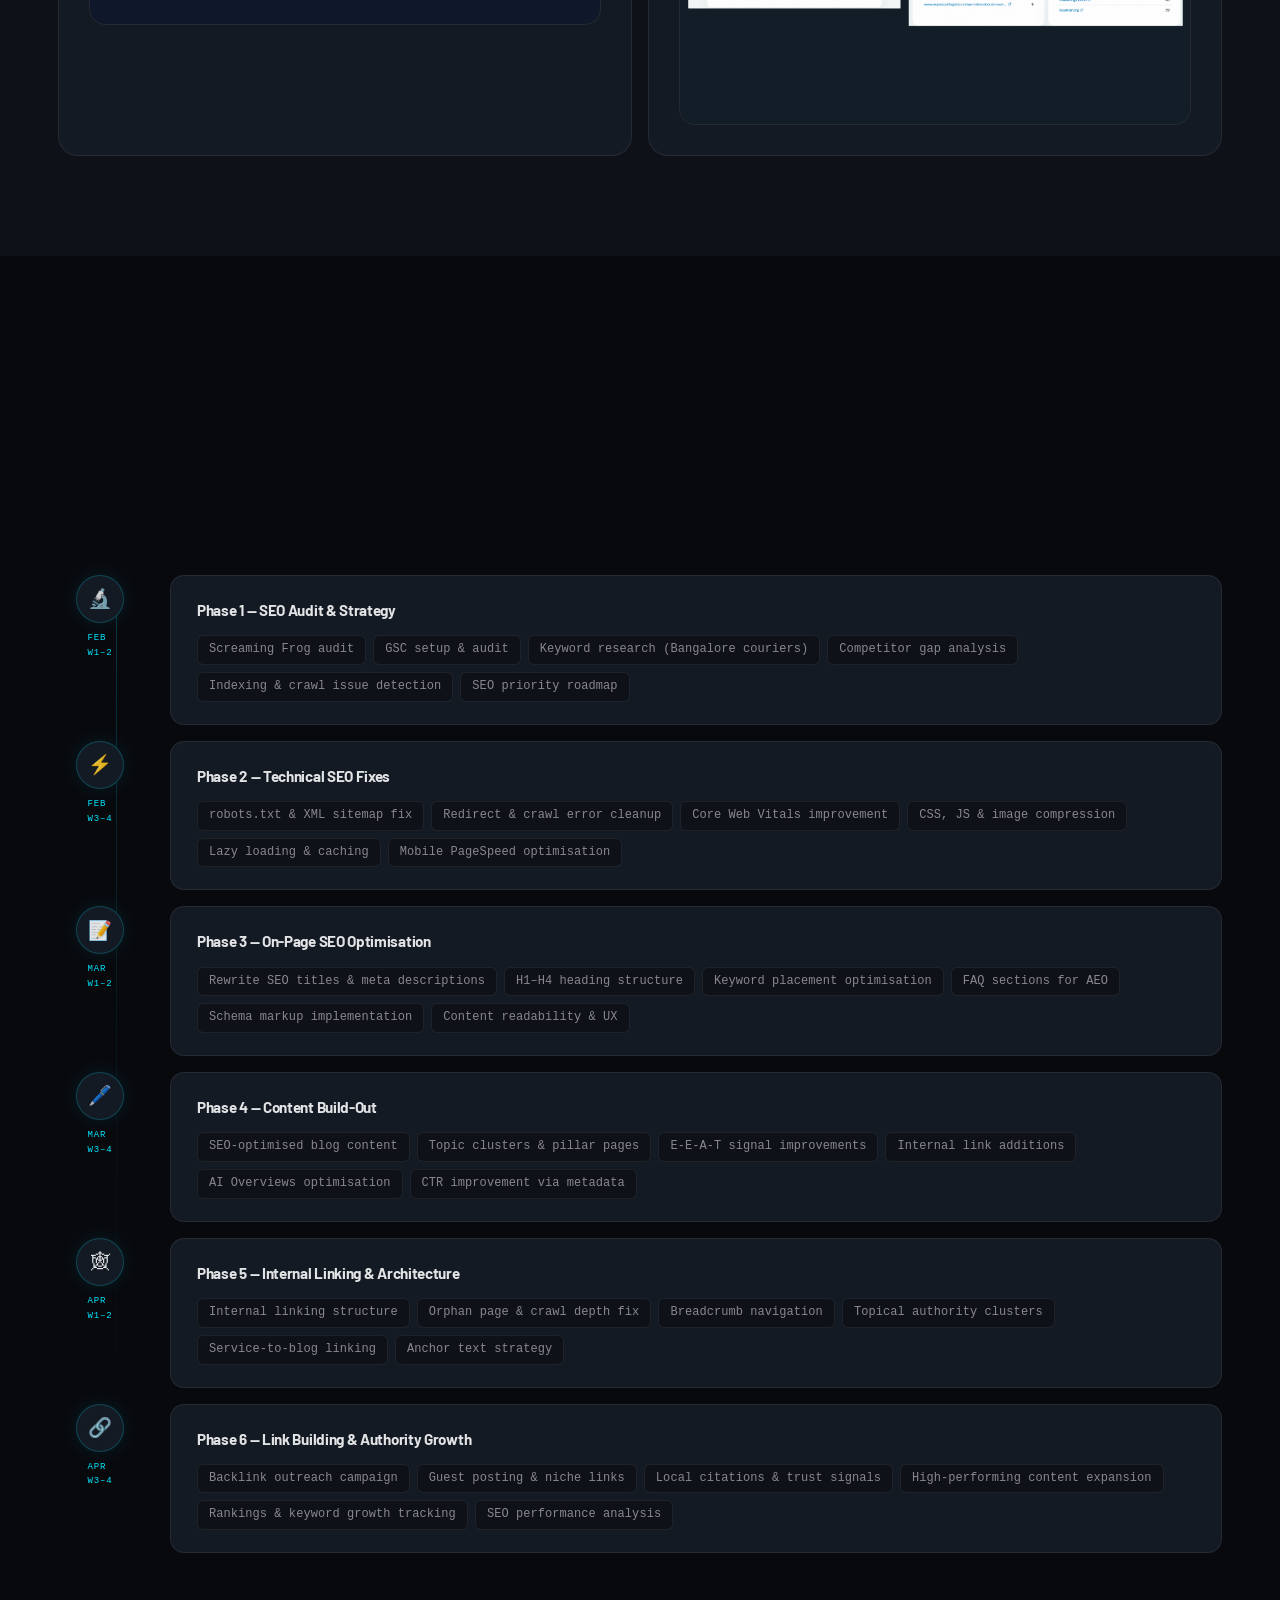
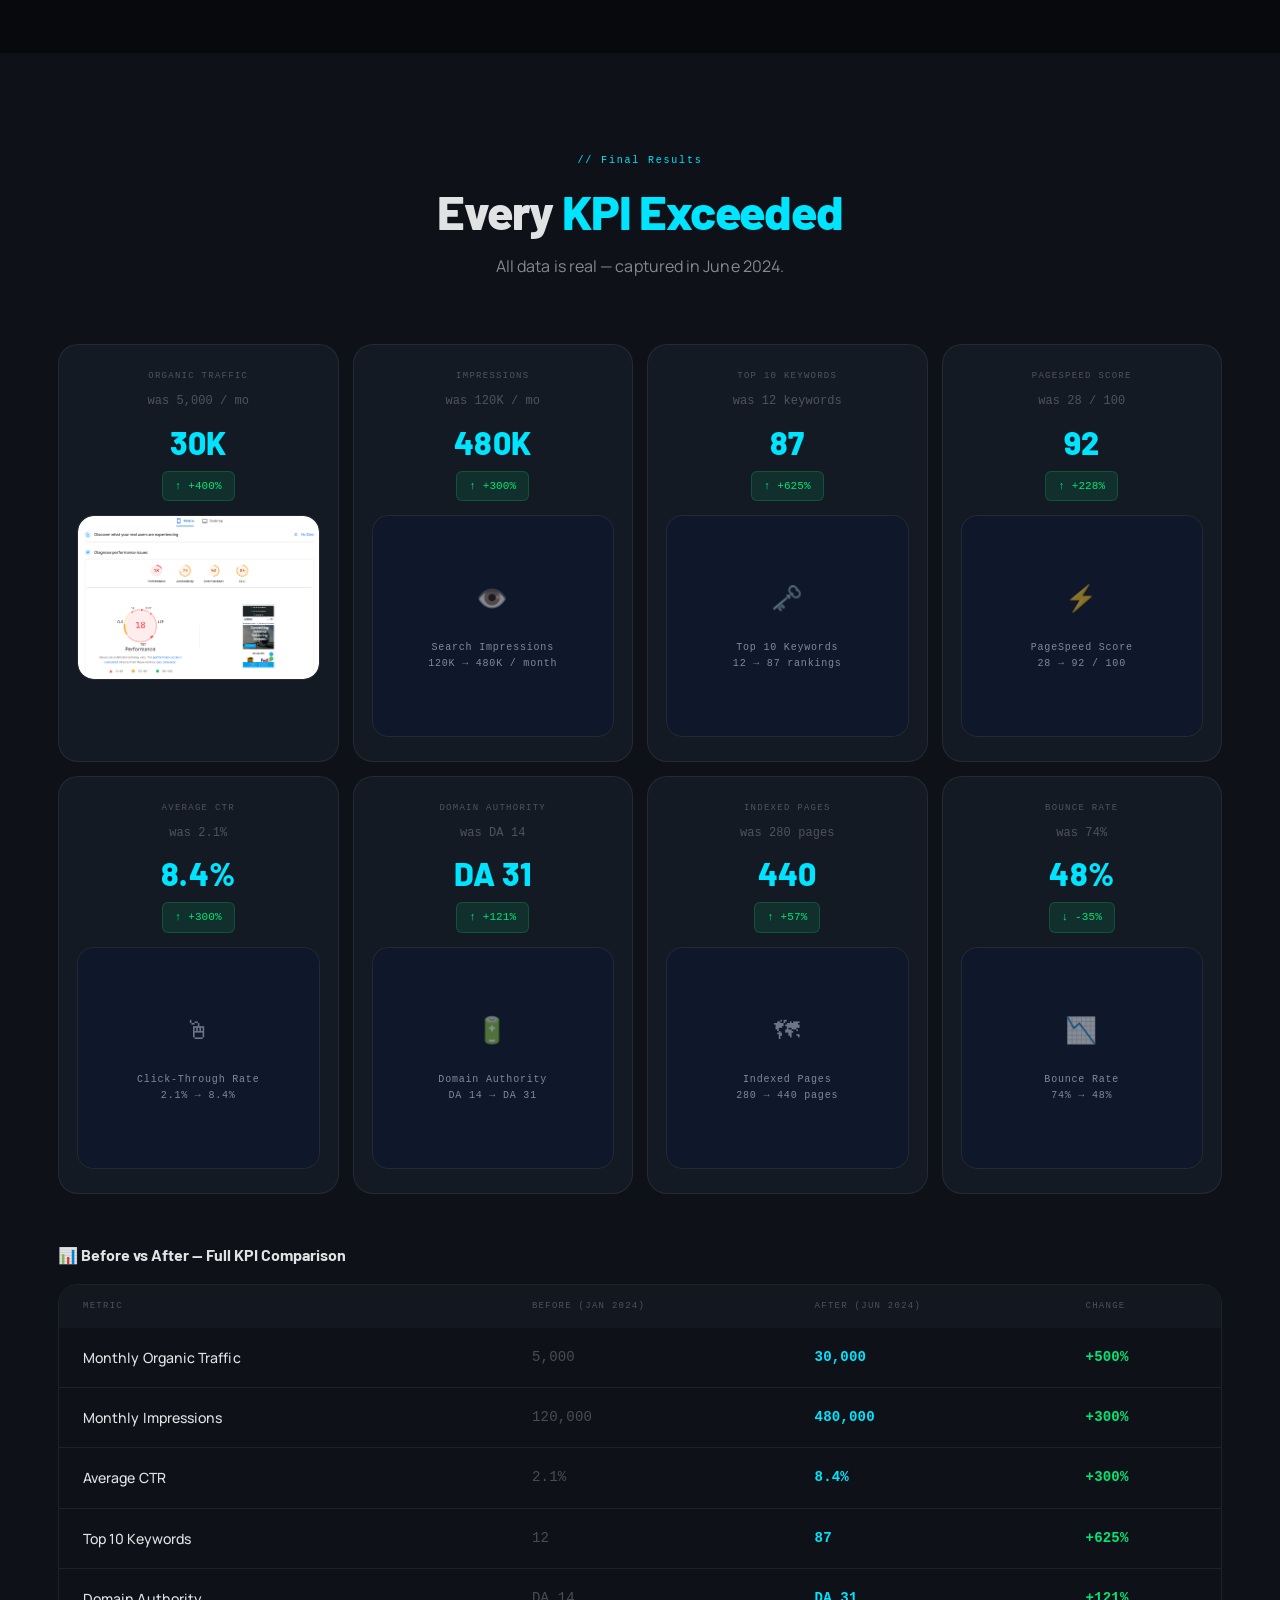
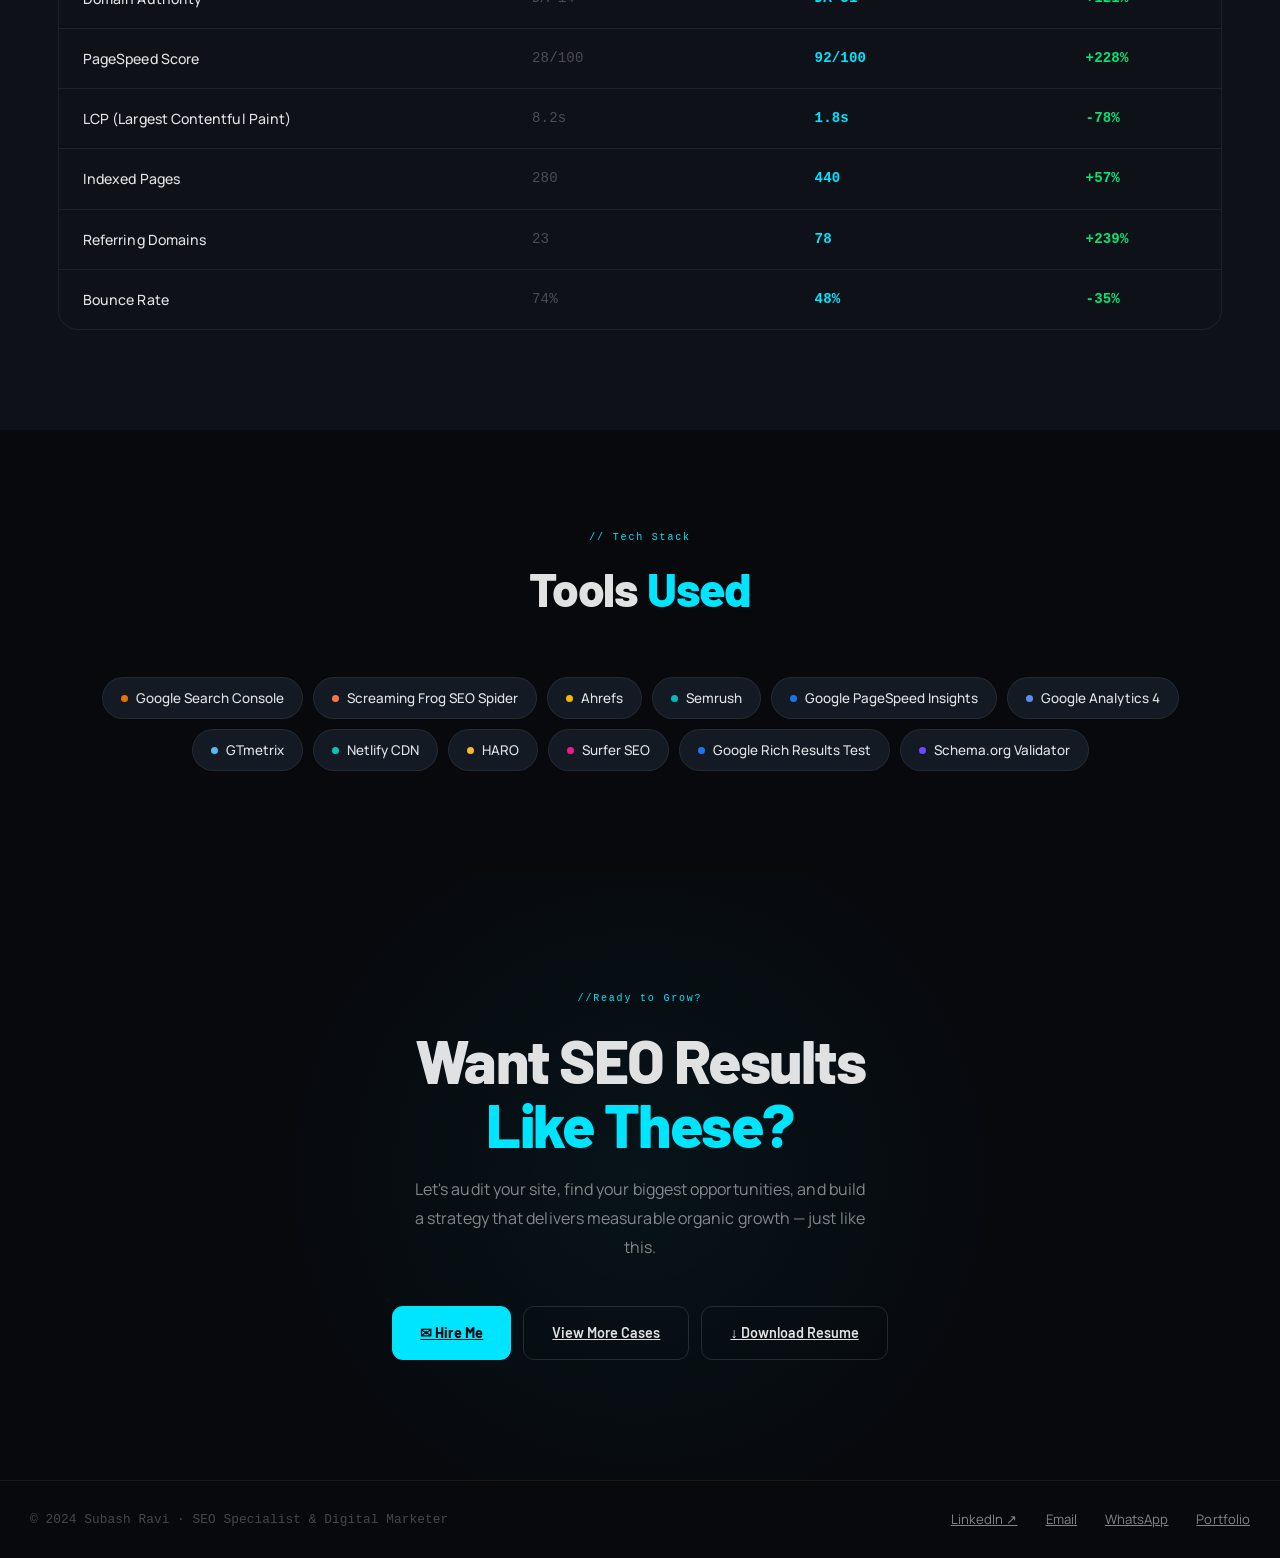
==== commit b42da474: "Update seo-case-study-1.html" ====
--- a/seo-case-study-1.html
+++ b/seo-case-study-1.html
@@ -1658,7 +1658,7 @@
 <!-- TOOLS -->
 <section class="section" id="tools">
 <div class="container">
-<div class="section-head fade-up">
+<div class="section-head fade-up" style="text-align:center;">
 <div class="section-label">Tech Stack</div>
 <h2 class="sec-title">Tools <span class="cyan">Used</span></h2>
 </div>
